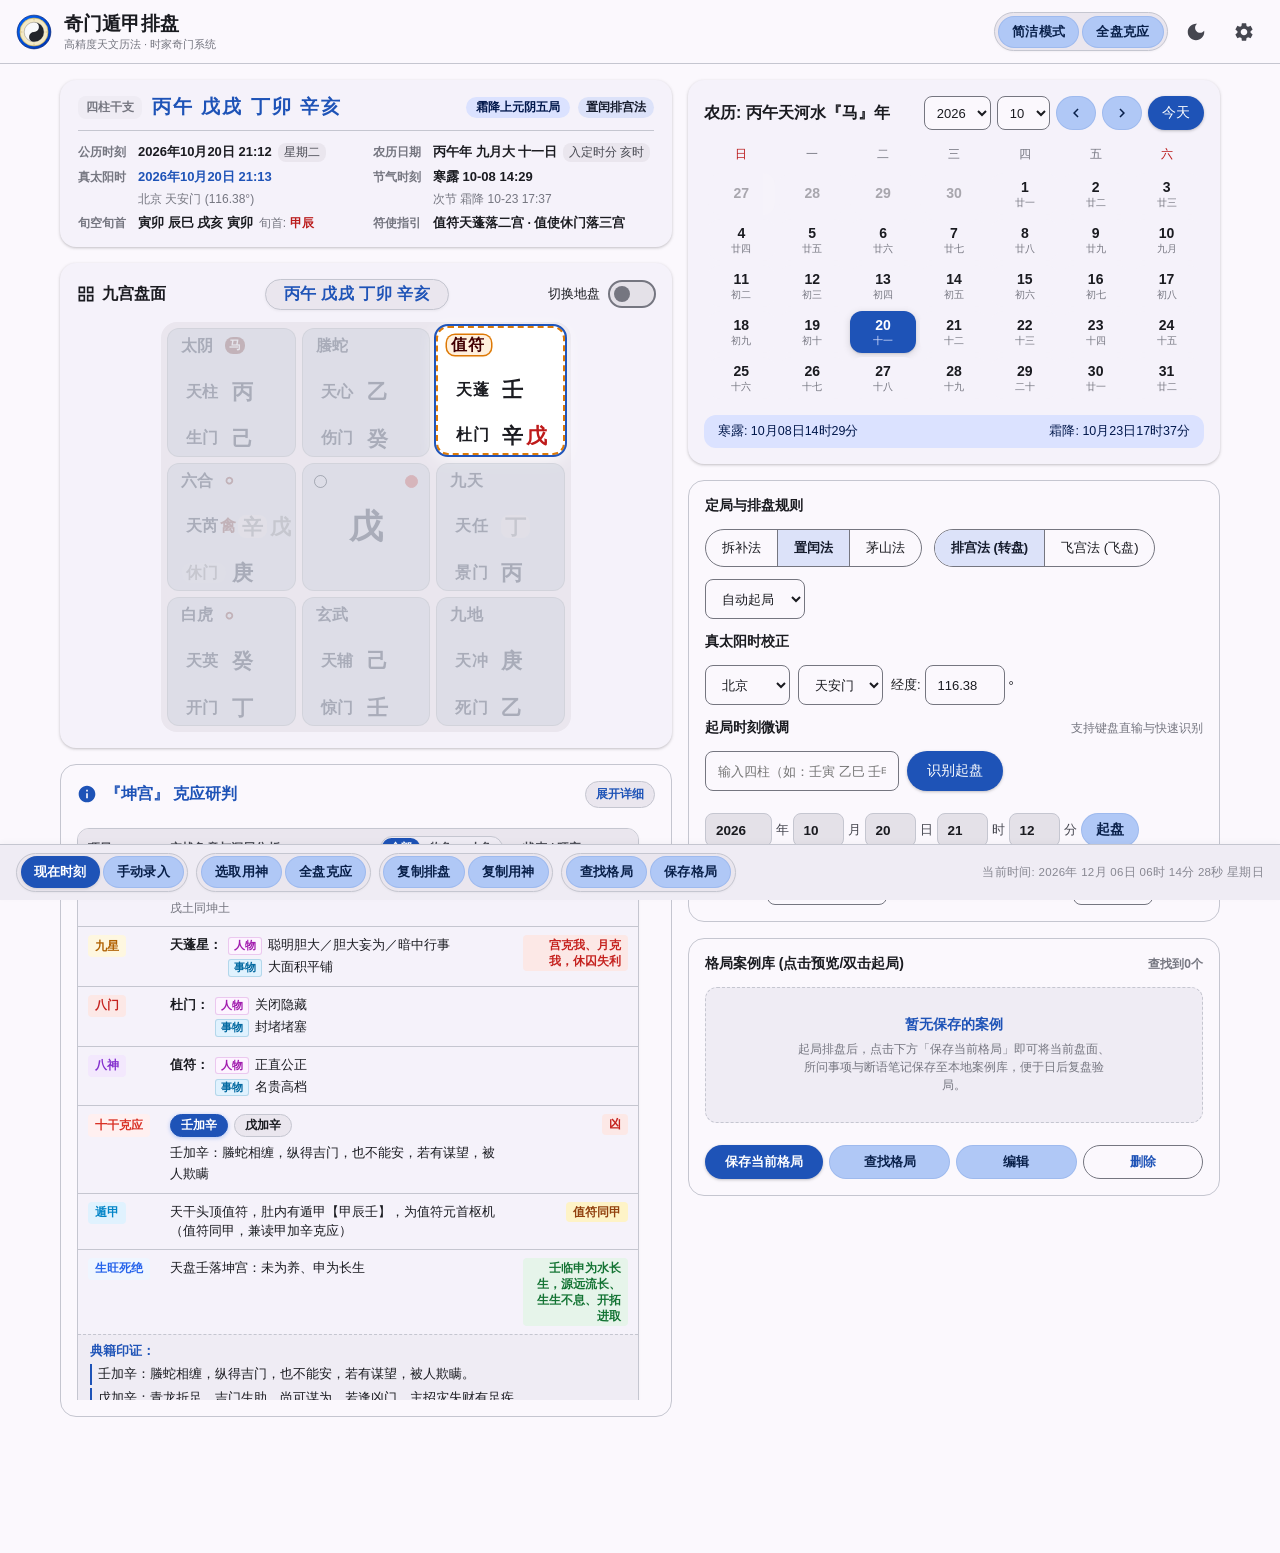
==== index.html @ 3d4e7e6f "fix(ui): 修复iOS Safari下flex容器aspect-ratio高度折叠导致九宫格超出卡片底部的WebKit缺陷" ====
<!DOCTYPE html>
<html lang="zh-CN">
<head>
  <meta charset="UTF-8">
  <meta name="viewport" content="width=device-width, initial-scale=1.0, maximum-scale=1.0, user-scalable=no, viewport-fit=cover">
  <title>奇门遁甲专业排盘</title>
  <meta name="theme-color" content="#1e53b7">
  <meta name="description" content="Material Design 3 风格的高精度奇门遁甲排盘系统 (拆补/置闰/茅山/转盘/飞盘/真太阳时/全套克应速查)">
  <meta name="apple-mobile-web-app-capable" content="yes">
  <meta name="apple-mobile-web-app-status-bar-style" content="default">
  <meta name="apple-mobile-web-app-title" content="奇门排盘">
  
  <link rel="manifest" href="./manifest.json">
  <link rel="icon" href="./favicon.ico">
  <link rel="apple-touch-icon" href="./icons/icon-192.png">
  <link rel="stylesheet" href="./css/style.css?v=91">
</head>
<body>

  <!-- M3 Top App Bar -->
  <header class="m3-top-app-bar">
    <div class="top-bar-leading">
      <img src="./icons/icon.svg" alt="奇门标识" class="app-logo">
      <div class="app-title-group">
        <span class="app-title">奇门遁甲排盘</span>
        <span class="app-subtitle">高精度天文历法 · 时家奇门系统</span>
      </div>
    </div>
    <div class="top-bar-actions">
      <!-- 模式与速查胶囊组 (设计参考下方导航栏UI) -->
      <div class="toolbar-group">
        <button class="m3-btn m3-btn-tonal" id="btnToggleSimple" title="切换简洁/完整布局">简洁模式</button>
        <button class="m3-btn m3-btn-tonal" id="btnTopKeying" title="速查九宫全盘综合克应研判">全盘克应</button>
      </div>
      <button class="m3-icon-btn" id="btnToggleTheme" title="切换深色/浅色主题">
        <svg viewBox="0 0 24 24"><path d="M12 3c-4.97 0-9 4.03-9 9s4.03 9 9 9 9-4.03 9-9c0-.46-.04-.92-.1-1.36-.98 1.37-2.58 2.26-4.4 2.26-3.03 0-5.5-2.47-5.5-5.5 0-1.82.89-3.42 2.26-4.4-.44-.06-.9-.1-1.36-.1z"/></svg>
      </button>
      <button class="m3-icon-btn" id="btnSettings" title="设置">
        <svg viewBox="0 0 24 24" width="22" height="22" fill="currentColor"><path d="M19.14 12.94c.04-.3.06-.61.06-.94 0-.32-.02-.64-.07-.94l2.03-1.58c.18-.14.23-.41.12-.61l-1.92-3.32c-.12-.22-.37-.29-.59-.22l-2.39.96c-.5-.38-1.03-.7-1.62-.94l-.36-2.54c-.04-.24-.24-.41-.48-.41h-3.84c-.24 0-.43.17-.47.41l-.36 2.54c-.59.24-1.13.57-1.62.94l-2.39-.96c-.22-.08-.47 0-.59.22L2.74 8.87c-.12.21-.08.47.12.61l2.03 1.58c-.05.3-.09.63-.09.94s.02.64.07.94l-2.03 1.58c-.18.14-.23.41-.12.61l1.92 3.32c.12.22.37.29.59.22l2.39-.96c.5.38 1.03.7 1.62.94l.36 2.54c.05.24.24.41.48.41h3.84c.24 0 .44-.17.47-.41l.36-2.54c.59-.24 1.13-.56 1.62-.94l2.39.96c.22.08.47 0 .59-.22l1.92-3.32c.12-.22.07-.47-.12-.61l-2.01-1.58zM12 15.6c-1.98 0-3.6-1.62-3.6-3.6s1.62-3.6 3.6-3.6 3.6 1.62 3.6 3.6-1.62 3.6-3.6 3.6z"/></svg>
      </button>
    </div>
  </header>

  <!-- 主工作区 -->
  <main class="app-content" id="appMainContainer">
    <div class="main-grid">
      
      <!-- 左栏: 基本信息、九宫格、克应研判 -->
      <div class="left-column tab-active" id="leftPanel">
        
        <!-- 头部信息卡片 -->
        <section class="m3-card m3-card-elevated info-overview-card">
          <!-- 核心四柱与定局局象横幅 -->
          <div class="info-headline-bar">
            <div class="ganzhi-banner">
              <span class="ganzhi-tag">四柱干支</span>
              <span class="ganzhi-display" id="txtGanzhi">丙午  戊戌  丁卯  辛亥</span>
            </div>
            <div class="ju-banner">
              <span class="badge-pill-primary" id="txtJuDesc">霜降上元阴五局</span>
              <span class="badge-tag-tonal" id="txtMethodDesc">置闰排宫法</span>
            </div>
          </div>

          <!-- 详细历法与符使参数列表 (杜绝重叠与超出) -->
          <div class="info-card-list">
            <div class="info-line-item info-item-secondary">
              <span class="info-title">公历时刻</span>
              <div class="info-content-wrap">
                <span class="info-value" id="txtSolarTime">2026年10月20日 21:12</span>
                <span class="info-badge-tag" id="txtWeekDay">星期二</span>
              </div>
            </div>
            <div class="info-line-item info-item-secondary">
              <span class="info-title">农历日期</span>
              <div class="info-content-wrap">
                <span class="info-value" id="txtLunarDate">丙午年 九月大 十一日</span>
                <span class="info-badge-tag" id="txtShichenDesc">入定 亥时</span>
              </div>
            </div>

            <div class="info-line-item info-item-secondary">
              <span class="info-title">真太阳时</span>
              <div class="info-content-wrap">
                <span class="info-value info-value-primary" id="txtTrueTime">2026年10月20日 21:13</span>
                <span class="info-sub-text" id="txtLocation">北京 (116.38°)</span>
              </div>
            </div>
            <div class="info-line-item info-item-secondary">
              <span class="info-title">节气时刻</span>
              <div class="info-content-wrap">
                <span class="info-value" id="txtCurTerm">寒露 10-08 14:29</span>
                <span class="info-sub-text" id="txtNextTerm">次节 霜降 10-23 17:37</span>
              </div>
            </div>

            <div class="info-line-item">
              <span class="info-title">旬空旬首</span>
              <div class="info-content-wrap">
                <span class="info-value" id="txtKongwang">寅卯  辰巳  戌亥  <span class="info-value-error">寅卯</span></span>
                <span class="info-sub-text">旬首: <strong class="info-value-error" id="txtXunshou">甲辰</strong></span>
              </div>
            </div>
            <div class="info-line-item">
              <span class="info-title">符使指引</span>
              <div class="info-content-wrap">
                <span class="info-value fushi-line">
                  值符<strong id="txtStarFu">天蓬</strong>落<strong id="txtFuGong">二</strong>宫 · 
                  值使<strong id="txtDoorShi">休门</strong>落<strong id="txtDoorGong">三</strong>宫
                </span>
              </div>
            </div>
            <div class="info-line-item info-item-pattern" id="itemWuBuYuRow" style="display: none;">
              <span class="info-title">时辰大像</span>
              <div class="info-content-wrap">
                <span class="info-value info-value-error" id="txtWuBuYuDesc"></span>
              </div>
            </div>
          </div>
        </section>

        <!-- 九宫盘面卡片 -->
        <section class="m3-card m3-card-elevated board-card" id="boardCardSection">
          <div class="board-card-header">
            <div class="board-card-title">
              <svg width="20" height="20" viewBox="0 0 24 24" fill="currentColor"><path d="M3 3v8h8V3H3zm6 6H5V5h4v4zm-6 4v8h8v-8H3zm6 6H5v-4h4v4zm4-16v8h8V3h-8zm6 6h-4V5h4v4zm-6 4v8h8v-8h-8zm6 6h-4v-4h4v4z"/></svg>
              <span>九宫盘面</span>
            </div>
            <div class="board-card-center" id="boardCardCenter" title="点击设置所问问题与选取用神"></div>
            <label class="m3-switch-label" title="切换地盘全息信息或天盘视图">
              <span id="txtToggleDipanLabel">切换地盘</span>
              <div class="m3-switch">
                <input type="checkbox" id="chkToggleDipan">
                <span class="m3-slider"></span>
              </div>
            </label>
          </div>

          <!-- 3x3 九宫网格 -->
          <div class="nine-grid" id="nineGrid">
            <!-- 巽四 (Southeast) -->
            <div class="palace-cell" data-gong="4" id="cellGong4"></div>
            <!-- 离九 (South) -->
            <div class="palace-cell" data-gong="9" id="cellGong9"></div>
            <!-- 坤二 (Southwest) 默认选中 -->
            <div class="palace-cell selected" data-gong="2" id="cellGong2"></div>

            <!-- 震三 (East) -->
            <div class="palace-cell" data-gong="3" id="cellGong3"></div>
            <!-- 中五 (Center) -->
            <div class="palace-cell" data-gong="5" id="cellGong5"></div>
            <!-- 兑七 (West) -->
            <div class="palace-cell" data-gong="7" id="cellGong7"></div>

            <!-- 艮八 (Northeast) -->
            <div class="palace-cell" data-gong="8" id="cellGong8"></div>
            <!-- 坎一 (North) -->
            <div class="palace-cell" data-gong="1" id="cellGong1"></div>
            <!-- 乾六 (Northwest) -->
            <div class="palace-cell" data-gong="6" id="cellGong6"></div>
          </div>
        </section>

        <!-- 宫位克应研判卡片 -->
        <section class="m3-card m3-card-outlined keying-card">
          <div class="keying-card-header">
            <div class="keying-card-title">
              <svg width="20" height="20" viewBox="0 0 24 24" fill="currentColor"><path d="M12 2C6.48 2 2 6.48 2 12s4.48 10 10 10 10-4.48 10-10S17.52 2 12 2zm1 15h-2v-6h2v6zm0-8h-2V7h2v2z"/></svg>
              <span id="keyingTitle">『坤宫』克应研判</span>
            </div>
            <button class="m3-btn-subtle keying-toggle-btn" id="btnToggleKeyingDetail" type="button" title="点击展开天盘干、门状态、地盘干">
              <span class="toggle-text" id="txtToggleKeyingDetail">展开详细</span>
            </button>
          </div>
          <div class="keying-scroll-container" id="keyingContent">
            <!-- 动态生成克应条目 -->
          </div>
        </section>

      </div>

      <!-- 右栏: 万年历、参数设定、格局案例库 -->
      <div class="right-column" id="rightPanel">

        <!-- 万年历卡片 -->
        <section class="m3-card m3-card-elevated calendar-card">
          <div class="cal-top-row">
            <div class="cal-month-title">
              <span id="calLunarYearTitle">农历: 丙午天河水『马』年</span>
            </div>
            <div class="cal-nav-actions">
              <select id="selCalYear" class="m3-select" style="height: 34px; padding: 0 8px;"></select>
              <select id="selCalMonth" class="m3-select" style="height: 34px; padding: 0 8px;"></select>
              <button class="m3-btn m3-btn-tonal" id="btnPrevMonth" style="height: 34px; padding: 0 10px; display: inline-flex; align-items: center; justify-content: center;" title="上一月">
                <svg width="18" height="18" viewBox="0 0 24 24" fill="currentColor"><path d="M15.41 7.41L14 6l-6 6 6 6 1.41-1.41L10.83 12z"/></svg>
              </button>
              <button class="m3-btn m3-btn-tonal" id="btnNextMonth" style="height: 34px; padding: 0 10px; display: inline-flex; align-items: center; justify-content: center;" title="下一月">
                <svg width="18" height="18" viewBox="0 0 24 24" fill="currentColor"><path d="M10 6L8.59 7.41 13.17 12l-4.58 4.59L10 18l6-6z"/></svg>
              </button>
              <button class="m3-btn m3-btn-filled" id="btnCalNow" style="height: 34px; padding: 0 14px;">今天</button>
            </div>
          </div>

          <table class="cal-table" id="calTable">
            <thead>
              <tr>
                <th style="color: var(--md-sys-color-error);">日</th>
                <th>一</th>
                <th>二</th>
                <th>三</th>
                <th>四</th>
                <th>五</th>
                <th style="color: var(--md-sys-color-error);">六</th>
              </tr>
            </thead>
            <tbody id="calTableBody">
              <!-- 动态日历日期表格 -->
            </tbody>
          </table>

          <div class="cal-terms-banner">
            <span id="calTermCur">寒露: 10月08日 14:29</span>
            <span id="calTermNext">霜降: 10月23日 17:37</span>
          </div>

          <!-- 移动端万年历下方快捷起盘操作栏 -->
          <div class="cal-bottom-actions">
            <button class="m3-btn m3-btn-filled cal-btn-cast-now" id="btnCalCastNow" type="button" title="重置为当前实时时间并立即起盘切回盘面">
              <svg viewBox="0 0 24 24" width="18" height="18" fill="currentColor"><path d="M12 2C6.5 2 2 6.5 2 12s4.5 10 10 10 10-4.5 10-10S17.5 2 12 2zm4.2 14.2L11 13V7h1.5v5.2l4.5 2.7-.8 1.3z"/></svg>
              <span>现在起盘</span>
            </button>
            <button class="m3-btn m3-btn-tonal cal-btn-view-pan" id="btnCalViewPan" type="button" title="切回盘面查看当前选定日期的排盘">
              <svg viewBox="0 0 24 24" width="18" height="18" fill="currentColor"><path d="M3 3v8h8V3H3zm6 6H5V5h4v4zm-6 4v8h8v-8H3zm6 6H5v-4h4v4zm4-16v8h8V3h-8zm6 6h-4V5h4v4zm-6 4v8h8v-8h-8zm6 6h-4v-4h4v4z"/></svg>
              <span>查看盘面</span>
            </button>
          </div>
        </section>

        <!-- 设局控制卡片 -->
        <section class="m3-card m3-card-outlined controls-card">
          <div class="ctrl-section-title">定局与排盘规则</div>
          
          <div class="ctrl-group-flex">
            <!-- 定局方式 Segmented Button -->
            <div class="m3-segmented-button-group" id="segDingjuGroup">
              <button class="m3-segment-btn" data-value="chaibu">拆补法</button>
              <button class="m3-segment-btn active" data-value="zhirun">置闰法</button>
              <button class="m3-segment-btn" data-value="maoshan">茅山法</button>
            </div>

            <!-- 排盘方式 Segmented Button -->
            <div class="m3-segmented-button-group" id="segPaipanGroup">
              <button class="m3-segment-btn active" data-value="zhuan">排宫法 (转盘)</button>
              <button class="m3-segment-btn" data-value="fei">飞宫法 (飞盘)</button>
            </div>

            <!-- 指定局数 -->
            <select id="selManualJu" class="m3-select">
              <option value="auto">自动起局</option>
              <optgroup label="阳遁">
                <option value="阳1">阳一局</option><option value="阳2">阳二局</option>
                <option value="阳3">阳三局</option><option value="阳4">阳四局</option>
                <option value="阳5">阳五局</option><option value="阳6">阳六局</option>
                <option value="阳7">阳七局</option><option value="阳8">阳八局</option>
                <option value="阳9">阳九局</option>
              </optgroup>
              <optgroup label="阴遁">
                <option value="阴1">阴一局</option><option value="阴2">阴二局</option>
                <option value="阴3">阴三局</option><option value="阴4">阴四局</option>
                <option value="阴5">阴五局</option><option value="阴6">阴六局</option>
                <option value="阴7">阴七局</option><option value="阴8">阴八局</option>
                <option value="阴9">阴九局</option>
              </optgroup>
            </select>
          </div>

          <div class="ctrl-section-title">真太阳时校正</div>
          <div class="m3-field-group">
            <select id="selProvince" class="m3-select"></select>
            <select id="selCity" class="m3-select"></select>
            <label style="font-size: 13px; display: flex; align-items: center; gap: 4px;">
              经度:
              <input type="number" id="numLongitude" class="m3-input" step="0.01" style="width: 80px;" value="116.38">°
            </label>
          </div>

          <div class="ctrl-section-title" style="display: flex; justify-content: space-between; align-items: center;">
            <span>起局时刻微调</span>
            <span style="font-size: 11.5px; color: var(--md-sys-color-outline); font-weight: normal;">支持键盘直输与快速识别</span>
          </div>

          <!-- 快速输入公历时间或四柱干支栏 -->
          <div class="time-quick-input-row">
            <input type="text" id="iptPanQuickTime" class="m3-input" placeholder="输入四柱（如：壬寅 乙巳 壬申 庚戌）或公历时间（如：2026-10-20 21:12、2022年5月18日20点）">
            <button class="m3-btn m3-btn-filled" id="btnQuickTimeApply" type="button" title="识别并快速起盘">识别起盘</button>
          </div>

          <!-- 年月日时分直接键盘可编辑数字输入框 -->
          <div class="m3-field-group time-direct-inputs">
            <input type="number" id="selPanYear" class="m3-input time-num-input" min="1900" max="2100" placeholder="年">年
            <input type="number" id="selPanMonth" class="m3-input time-num-input" min="1" max="12" placeholder="月">月
            <input type="number" id="selPanDay" class="m3-input time-num-input" min="1" max="31" placeholder="日">日
            <input type="number" id="selPanHour" class="m3-input time-num-input" min="0" max="23" placeholder="时">时
            <input type="number" id="selPanMinute" class="m3-input time-num-input" min="0" max="59" placeholder="分">分
            <button class="m3-btn m3-btn-tonal" id="btnExecutePan" style="height: 34px; padding: 0 14px; font-weight: 700;">起盘</button>
          </div>

          <div class="m3-field-group baoshi-baoshu-row" style="padding-top: 4px; display: flex; align-items: center; justify-content: space-between; flex-wrap: wrap; gap: 8px;">
            <div class="ctrl-sub-group" style="display: flex; align-items: center; gap: 6px;">
              <span class="ctrl-sub-label" style="font-size: 13px; font-weight: 600; color: var(--md-sys-color-outline);">报时起局:</span>
              <select id="selBaoshiHour" class="m3-select" style="min-width: 120px;">
                <option value="default" selected>默认</option>
                <option value="0">23-01  子时</option>
                <option value="2">01-03  丑时</option>
                <option value="4">03-05  寅时</option>
                <option value="6">05-07  卯时</option>
                <option value="8">07-09  辰时</option>
                <option value="10">09-11  巳时</option>
                <option value="12">11-13  午时</option>
                <option value="14">13-15  未时</option>
                <option value="16">15-17  申时</option>
                <option value="18">17-19  酉时</option>
                <option value="20">19-21  戌时</option>
                <option value="22">21-23  亥时</option>
              </select>
            </div>

            <div class="ctrl-sub-group" style="display: flex; align-items: center; gap: 6px;">
              <span class="ctrl-sub-label" style="font-size: 13px; font-weight: 600; color: var(--md-sys-color-outline);">报数起局:</span>
              <input type="number" id="iptBaoShu" class="m3-input" style="width: 80px; text-align: center;" placeholder="输入数字" min="1">
              <span id="txtBaoshuRem" style="font-weight: 700; color: var(--md-sys-color-primary); font-size: 14px; min-width: 44px;">余：-</span>
            </div>
          </div>
        </section>

        <!-- 案例格局卡片 -->
        <section class="m3-card m3-card-outlined cases-card">
          <div class="ctrl-section-title" style="display: flex; justify-content: space-between; align-items: center;">
            <span>格局案例库 (点击预览/双击起局)</span>
            <span style="font-size: 12px; color: var(--md-sys-color-outline);" id="txtCaseCount">0 个案例</span>
          </div>
          <select class="cases-select-box" id="selCaseList" size="3"></select>

          <!-- 空状态提示 (当无案例时展示友好指引) -->
          <div id="caseEmptyState" class="case-empty-state" style="display: none;">
            <div class="case-empty-title">暂无保存的案例</div>
            <div class="case-empty-desc">起局排盘后，点击下方「保存当前格局」即可将当前盘面、所问事项与断语笔记保存至本地案例库，便于日后复盘验局。</div>
          </div>

          <!-- 选中案例的详情预览区 (支持阅读问题、笔记与局象并一键复原) -->
          <div id="caseDetailPanel" class="case-detail-panel" style="display: none; background: var(--md-sys-color-surface-container-high); border-radius: 8px; padding: 10px 12px; border: 1px dashed var(--md-sys-color-outline-variant); font-size: 12.5px;">
            <div style="display: flex; justify-content: space-between; align-items: center; margin-bottom: 4px;">
              <strong style="color: var(--md-sys-color-primary);" id="caseDetailTitle">案例详情</strong>
              <span style="font-size: 11px; color: var(--md-sys-color-outline);" id="caseDetailTime"></span>
            </div>
            <div id="caseDetailSummary" style="font-size: 11.5px; color: var(--md-sys-color-primary); margin-bottom: 4px; font-weight: 600;"></div>
            <div style="margin-bottom: 4px;">
              <span style="color: var(--md-sys-color-outline);">所问问题：</span>
              <span id="caseDetailQuestion" style="color: var(--md-sys-color-on-surface); font-weight: 500;"></span>
            </div>
            <div style="margin-bottom: 6px;">
              <span style="color: var(--md-sys-color-outline);">断语笔记：</span>
              <div id="caseDetailRemark" style="color: var(--md-sys-color-on-surface-variant); white-space: pre-wrap; max-height: 80px; overflow-y: auto; background: var(--md-sys-color-surface-container-lowest); padding: 4px 8px; border-radius: 4px; margin-top: 2px;"></div>
            </div>
            <div style="display: flex; justify-content: flex-end; gap: 8px; margin-top: 6px;">
              <button class="m3-btn m3-btn-tonal" type="button" id="btnDetailEditCase" style="height: 32px; font-size: 12.5px; padding: 0 10px;">编辑此案例</button>
              <button class="m3-btn m3-btn-filled" type="button" id="btnLoadSelectedCase" style="height: 32px; font-size: 12.5px; padding: 0 12px;">读取并复原此盘</button>
            </div>
          </div>

          <div class="cases-actions-row">
            <button class="m3-btn m3-btn-filled" id="btnSaveCase" title="保存当前盘面至案例库">保存当前格局</button>
            <button class="m3-btn m3-btn-tonal" id="btnOpenFindPattern" title="按干支/星门条件筛选格局">查找格局</button>
            <button class="m3-btn m3-btn-tonal" id="btnEditCase" title="编辑选中的案例信息与笔记">编辑</button>
            <button class="m3-btn m3-btn-outlined" id="btnDeleteCase" title="删除选中的历史案例">删除</button>
          </div>
        </section>

      </div>
    </div>
  </main>

  <!-- M3 Bottom App Bar (桌面端底部操作栏) -->
  <footer class="m3-bottom-app-bar">
    <div class="bottom-actions-left">
      <!-- 1. 核心起局组 -->
      <div class="toolbar-group">
        <button class="m3-btn m3-btn-filled" id="btnToolbarNow" title="一键重置为当前系统时间并起局">现在时刻</button>
        <button class="m3-btn m3-btn-tonal" id="btnBottomManual" title="手动录入其他盘面进行分析">手动录入</button>
      </div>

      <!-- 2. 研判速查组 -->
      <div class="toolbar-group">
        <button class="m3-btn m3-btn-tonal" id="btnSelectYongShen" title="选取奇门用神并在天盘以虚线红框标注">选取用神</button>
        <button class="m3-btn m3-btn-tonal" id="btnBottomKeying" title="速查九宫全盘综合克应研判">全盘克应</button>
      </div>

      <!-- 3. 复制输出组 -->
      <div class="toolbar-group">
        <button class="m3-btn m3-btn-tonal" id="btnBottomCopy" title="复制格式化排盘至剪贴板">复制排盘</button>
        <button class="m3-btn m3-btn-tonal" id="btnBottomCopyYongShen" title="复制所问事项与用神落宫分析">复制用神</button>
      </div>

      <!-- 4. 格局管理组 -->
      <div class="toolbar-group">
        <button class="m3-btn m3-btn-tonal" id="btnBottomFindPattern" title="搜索经典格局案例">查找格局</button>
        <button class="m3-btn m3-btn-tonal" id="btnBottomSave" title="将当前盘面保存至本地格局案例库">保存格局</button>
      </div>
    </div>
    <div class="bottom-status-right">
      <span id="txtLiveClock">当前时间: 2026年 10月 20日 21:12 星期二</span>
    </div>
  </footer>

  <!-- M3 Navigation Bar (移动端底部导航) -->
  <nav class="m3-navigation-bar" id="m3MobileNav">
    <button class="nav-item active" data-tab="pan">
      <div class="nav-indicator">
        <svg width="22" height="22" viewBox="0 0 24 24" fill="currentColor"><path d="M3 3v8h8V3H3zm6 6H5V5h4v4zm-6 4v8h8v-8H3zm6 6H5v-4h4v4zm4-16v8h8V3h-8zm6 6h-4V5h4v4zm-6 4v8h8v-8h-8zm6 6h-4v-4h4v4z"/></svg>
      </div>
      <span>奇门排盘</span>
    </button>
    <button class="nav-item" data-tab="cal">
      <div class="nav-indicator">
        <svg width="22" height="22" viewBox="0 0 24 24" fill="currentColor"><path d="M19 4h-1V2h-2v2H8V2H6v2H5c-1.11 0-1.99.9-1.99 2L3 20c0 1.1.89 2 2 2h14c1.1 0 2-.9 2-2V6c0-1.1-.9-2-2-2zm0 16H5V10h14v10zm0-12H5V6h14v2zm-7 5h5v5h-5z"/></svg>
      </div>
      <span>万年历</span>
    </button>
    <button class="nav-item" data-tab="setting">
      <div class="nav-indicator">
        <svg width="22" height="22" viewBox="0 0 24 24" fill="currentColor"><path d="M19.14 12.94c.04-.3.06-.61.06-.94 0-.32-.02-.64-.07-.94l2.03-1.58c.18-.14.23-.41.12-.61l-1.92-3.32c-.12-.22-.37-.29-.59-.22l-2.39.96c-.5-.38-1.03-.7-1.62-.94l-.36-2.54c-.04-.24-.24-.41-.48-.41h-3.84c-.24 0-.43.17-.47.41l-.36 2.54c-.59.24-1.13.57-1.62.94l-2.39-.96c-.22-.08-.47 0-.59.22L2.74 8.87c-.12.21-.08.47.12.61l2.03 1.58c-.05.3-.09.63-.09.94s.02.64.07.94l-2.03 1.58c-.18.14-.23.41-.12.61l1.92 3.32c.12.22.37.29.59.22l2.39-.96c.5.38 1.03.7 1.62.94l.36 2.54c.05.24.24.41.48.41h3.84c.24 0 .44-.17.47-.41l.36-2.54c.59-.24 1.13-.56 1.62-.94l2.39.96c.22.08.47 0 .59-.22l1.92-3.32c.12-.22.07-.47-.12-.61l-2.01-1.58zM12 15.6c-1.98 0-3.6-1.62-3.6-3.6s1.62-3.6 3.6-3.6 3.6 1.62 3.6 3.6-1.62 3.6-3.6 3.6z"/></svg>
      </div>
      <span>设局控制</span>
    </button>
    <button class="nav-item" data-tab="cases">
      <div class="nav-indicator">
        <svg width="22" height="22" viewBox="0 0 24 24" fill="currentColor"><path d="M14 2H6c-1.1 0-1.99.9-1.99 2L4 20c0 1.1.89 2 1.99 2H18c1.1 0 2-.9 2-2V8l-6-6zm2 16H8v-2h8v2zm0-4H8v-2h8v2zm-3-5V3.5L18.5 9H13z"/></svg>
      </div>
      <span>案例格局</span>
    </button>
  </nav>

  <!-- M3 系统设置 Dialog -->
  <div class="m3-dialog-scrim" id="modalSettings">
    <div class="m3-dialog settings-dialog">
      <div class="m3-dialog-headline" style="display: flex; justify-content: space-between; align-items: center; padding-bottom: 8px; margin-bottom: 8px; border-bottom: 1px solid var(--md-sys-color-outline-variant);">
        <div style="display: flex; align-items: center; gap: 8px;">
          <svg viewBox="0 0 24 24" width="22" height="22" fill="var(--md-sys-color-primary)"><path d="M19.14 12.94c.04-.3.06-.61.06-.94 0-.32-.02-.64-.07-.94l2.03-1.58c.18-.14.23-.41.12-.61l-1.92-3.32c-.12-.22-.37-.29-.59-.22l-2.39.96c-.5-.38-1.03-.7-1.62-.94l-.36-2.54c-.04-.24-.24-.41-.48-.41h-3.84c-.24 0-.43.17-.47.41l-.36 2.54c-.59.24-1.13.57-1.62.94l-2.39-.96c-.22-.08-.47 0-.59.22L2.74 8.87c-.12.21-.08.47.12.61l2.03 1.58c-.05.3-.09.63-.09.94s.02.64.07.94l-2.03 1.58c-.18.14-.23.41-.12.61l1.92 3.32c.12.22.37.29.59.22l2.39-.96c.5.38 1.03.7 1.62.94l.36 2.54c.05.24.24.41.48.41h3.84c.24 0 .44-.17.47-.41l.36-2.54c.59-.24 1.13-.56 1.62-.94l2.39.96c.22.08.47 0 .59-.22l1.92-3.32c.12-.22.07-.47-.12-.61l-2.01-1.58zM12 15.6c-1.98 0-3.6-1.62-3.6-3.6s1.62-3.6 3.6-3.6 3.6 1.62 3.6 3.6-1.62 3.6-3.6 3.6z"/></svg>
          <span style="font-size: 18px; font-weight: 700;">系统常用设置</span>
        </div>
        <button class="m3-icon-btn" data-close="modalSettings" title="关闭">
          <svg viewBox="0 0 24 24"><path d="M19 6.41L17.59 5 12 10.59 6.41 5 5 6.41 10.59 12 5 17.59 6.41 19 12 13.41 17.59 19 19 17.59 13.41 12z"/></svg>
        </button>
      </div>

      <div class="m3-dialog-body settings-dialog-body">
        <div class="settings-hint-banner">
          提示：常用设置修改后自动保存至本地，刷新网页或离线重新打开均会自动保持。
        </div>

        <!-- 1. 起局与排盘算法 -->
        <div class="settings-section">
          <div class="settings-section-title">起局与排盘算法</div>
          <div class="settings-row">
            <span class="settings-label">定局方法</span>
            <div class="m3-segmented-button-group settings-seg" id="segSettingDingju">
              <button class="m3-segment-btn" data-value="zhirun">置闰法</button>
              <button class="m3-segment-btn" data-value="chaibu">拆补法</button>
              <button class="m3-segment-btn" data-value="maoshan">茅山法</button>
            </div>
          </div>
          <div class="settings-row">
            <span class="settings-label">排盘方式</span>
            <div class="m3-segmented-button-group settings-seg" id="segSettingPaipan">
              <button class="m3-segment-btn" data-value="zhuan">转盘法 (排宫)</button>
              <button class="m3-segment-btn" data-value="fei">飞盘法 (飞宫)</button>
            </div>
          </div>
          <div class="settings-row">
            <span class="settings-label">子时换日</span>
            <div class="m3-segmented-button-group settings-seg" id="segSettingZishi">
              <button class="m3-segment-btn" data-value="split">早晚分 (早夜子时)</button>
              <button class="m3-segment-btn" data-value="merge">进次日 (23点统换)</button>
            </div>
          </div>
        </div>

        <!-- 2. 默认地理位置与真太阳时 -->
        <div class="settings-section" style="margin-top: 10px;">
          <div class="settings-section-title">默认地理位置与真太阳时</div>
          <div class="settings-location-grid">
            <div class="settings-location-col">
              <span class="settings-sublabel">常用省份</span>
              <select id="selSettingProvince" class="m3-select settings-select"></select>
            </div>
            <div class="settings-location-col">
              <span class="settings-sublabel">常用城市</span>
              <select id="selSettingCity" class="m3-select settings-select"></select>
            </div>
            <div class="settings-location-col settings-location-lon">
              <span class="settings-sublabel">经度 (真太阳时核算)</span>
              <div class="settings-lon-input-wrapper">
                <input type="number" id="numSettingLongitude" class="m3-input" step="0.01">
                <span class="settings-lon-unit">°</span>
              </div>
            </div>
          </div>
        </div>

        <!-- 3. 界面视觉与盘面展示 -->
        <div class="settings-section" style="margin-top: 10px;">
          <div class="settings-section-title">界面视觉与盘面展示</div>
          <div class="settings-row">
            <span class="settings-label">视觉主题</span>
            <div class="m3-segmented-button-group settings-seg" id="segSettingTheme">
              <button class="m3-segment-btn" data-value="light">浅色主题</button>
              <button class="m3-segment-btn" data-value="dark">深色主题</button>
            </div>
          </div>
          <div class="settings-row">
            <span class="settings-label">界面模式</span>
            <div class="m3-segmented-button-group settings-seg" id="segSettingSimple">
              <button class="m3-segment-btn" data-value="0">完整模式</button>
              <button class="m3-segment-btn" data-value="1">简洁模式</button>
            </div>
          </div>
          <div class="settings-row">
            <span class="settings-label">研判详情</span>
            <div class="m3-segmented-button-group settings-seg" id="segSettingDetail">
              <button class="m3-segment-btn" data-value="1">默认展开详细</button>
              <button class="m3-segment-btn" data-value="0">默认精简</button>
            </div>
          </div>
          <div class="settings-row">
            <span class="settings-label">象意筛选</span>
            <div class="m3-segmented-button-group settings-seg" id="segSettingImagery">
              <button class="m3-segment-btn" data-value="all">全部象意</button>
              <button class="m3-segment-btn" data-value="wu">仅物象</button>
              <button class="m3-segment-btn" data-value="ren">仅人象</button>
            </div>
          </div>
          <div class="settings-row">
            <span class="settings-label">基盘视角</span>
            <div class="m3-segmented-button-group settings-seg" id="segSettingDipan">
              <button class="m3-segment-btn" data-value="0">默认天盘</button>
              <button class="m3-segment-btn" data-value="1">默认地盘全息</button>
            </div>
          </div>
        </div>

        <!-- 4. 断局与研判偏好 -->
        <div class="settings-section" style="margin-top: 10px;">
          <div class="settings-section-title">断局与研判偏好</div>
          <div class="settings-row settings-row-switch">
            <span class="settings-label">运筹蒙版</span>
            <label class="m3-switch-label" style="display: flex; align-items: center; gap: 8px; cursor: pointer; font-size: 13px;">
              <input type="checkbox" id="chkSettingMask" class="m3-checkbox">
              <span>弱化非用神宫位（高亮吉门吉星吉神）</span>
            </label>
          </div>
          <div class="settings-row">
            <span class="settings-label">旬空对冲</span>
            <div class="m3-segmented-button-group settings-seg" id="segSettingKong">
              <button class="m3-segment-btn" data-value="1">看对冲宫 (测人/物)</button>
              <button class="m3-segment-btn" data-value="0">不看对冲 (测事)</button>
            </div>
          </div>
        </div>
      </div>

      <div class="m3-dialog-actions settings-actions">
        <button class="m3-btn m3-btn-outlined" id="btnSettingsResetDefault" style="color: var(--md-sys-color-error); border-color: var(--md-sys-color-error);">恢复默认</button>
        <div class="settings-actions-right">
          <button class="m3-btn m3-btn-tonal" id="btnForceUpdateApp" style="color: var(--md-sys-color-primary);" title="清除本地离线缓存并强制获取最新版本">检查更新</button>
          <button class="m3-btn m3-btn-tonal" id="btnSettingsOpenHelp">使用说明</button>
          <button class="m3-btn m3-btn-filled" data-close="modalSettings">完成并保存</button>
        </div>
      </div>
    </div>
  </div>

  <!-- M3 使用说明 Dialog -->
  <div class="m3-dialog-scrim" id="modalHelp">
    <div class="m3-dialog">
      <div class="m3-dialog-headline">使用说明与定局准则</div>
      <div class="m3-dialog-body">
        <h4 style="color: var(--md-sys-color-primary); margin-bottom: 6px;">一、三种经典定局法</h4>
        <p><strong>1. 置闰法：</strong>严格遵循符头（甲/己）与节气交节规律。符头在交节日前1至9天内到达时为“超神”，提前起用下一节气三元；符头超神超过9天时在芒种或大雪进行“置闰”，符头与节气同日为“正授”，符头迟于节气为“接气”。</p>
        <p style="margin-top: 6px;"><strong>2. 拆补法：</strong>不跳过节气，交节日即进入该节气三元。各日以符头定上中下元，局数恒随当日公历所属节气。</p>
        <p style="margin-top: 6px;"><strong>3. 茅山法：</strong>以交节时刻为严格分界，交节日起前5日为上元，次5日为中元，其余至下一交节为下元。</p>

        <h4 style="color: var(--md-sys-color-primary); margin-top: 14px; margin-bottom: 6px;">二、PWA 三端离线安装指南</h4>
        <p>本系统采用纯前端本地架构，内置高精度天文历法交节数据与全国地级市经度坐标，支持完全脱网离线运行：</p>
        <ul style="padding-left: 20px; margin-top: 6px;">
          <li><strong>iOS (iPhone/iPad)：</strong>Safari 打开本站 → 点击底部“分享” → 选择“<strong>添加到主屏幕</strong>”。</li>
          <li><strong>Android (安卓)：</strong>Chrome 浏览器打开 → 点击右上角菜单 → 选择“<strong>安装应用</strong>”。</li>
          <li><strong>Windows / Mac：</strong>桌面 Chrome / Edge 地址栏右侧点击“<strong>安装应用</strong>”图标。</li>
        </ul>
      </div>
      <div class="m3-dialog-actions">
        <button class="m3-btn m3-btn-filled" data-close="modalHelp">知道了</button>
      </div>
    </div>
  </div>

  <!-- M3 全盘克应 Dialog -->
  <div class="m3-dialog-scrim" id="modalKeying">
    <div class="m3-dialog keying-dialog">
      <div class="m3-dialog-headline keying-dialog-headline" style="display: flex; justify-content: space-between; align-items: center; padding-bottom: 8px; margin-bottom: 8px; border-bottom: 1px solid var(--md-sys-color-outline-variant);">
        <div style="display: flex; align-items: center; gap: 8px; min-width: 0; flex: 1;">
          <svg viewBox="0 0 24 24" width="22" height="22" fill="var(--md-sys-color-primary)" style="flex-shrink: 0;"><path d="M19 3H5c-1.1 0-2 .9-2 2v14c0 1.1.9 2 2 2h14c1.1 0 2-.9 2-2V5c0-1.1-.9-2-2-2zm-5 14H7v-2h7v2zm3-4H7v-2h10v2zm0-4H7V7h10v2z"/></svg>
          <span id="modalKeyingTitle" style="font-size: 18px; font-weight: 700; white-space: nowrap; overflow: hidden; text-overflow: ellipsis;">奇门遁甲全盘克应速查</span>
        </div>
        <button class="m3-icon-btn" data-close="modalKeying" title="关闭" style="flex-shrink: 0;">
          <svg viewBox="0 0 24 24"><path d="M19 6.41L17.59 5 12 10.59 6.41 5 5 6.41 10.59 12 5 17.59 6.41 19 12 13.41 17.59 19 19 17.59 13.41 12z"/></svg>
        </button>
      </div>
      <div class="m3-dialog-body keying-dialog-body" id="modalKeyingBody">
        <!-- 动态生成全盘九宫克应 -->
      </div>
      <div class="m3-dialog-actions modal-keying-actions">
        <button class="m3-btn m3-btn-outlined" id="btnKeyingFilterYongShen" type="button">只看当前用神</button>
        <div class="modal-keying-right-actions">
          <button class="m3-btn m3-btn-tonal" id="btnKeyingCopyPan" type="button" title="1. 仅复制格式化排盘至剪贴板">1 复制排盘</button>
          <button class="m3-btn m3-btn-tonal" id="btnKeyingCopyCurrent" type="button" title="2. 仅复制当前九宫研判与克应信息至剪贴板">2 复制当前信息</button>
          <button class="m3-btn m3-btn-tonal" id="btnKeyingCopyAll" type="button" title="复制1+2：一起复制排盘与当前信息至剪贴板">复制1+2</button>
          <button class="m3-btn m3-btn-filled" data-close="modalKeying" type="button">完成</button>
        </div>
      </div>
    </div>
  </div>

  <!-- M3 保存案例 Dialog -->
  <div class="m3-dialog-scrim" id="modalSaveCase">
    <div class="m3-dialog" style="max-width: 440px;">
      <div class="m3-dialog-headline">保存格局案例</div>
      <div class="m3-dialog-body">
        <div style="display: flex; flex-direction: column; gap: 12px;">
          <label style="display: flex; flex-direction: column; gap: 4px; font-weight: 500;">
            案例标题 / 占事简注:
            <input type="text" id="iptCaseTitle" class="m3-input" placeholder="例如: 测出行合作/求财">
          </label>
          <label style="display: flex; flex-direction: column; gap: 4px; font-weight: 500;">
            断语笔记:
            <textarea id="txtCaseRemark" class="m3-input" style="height: 80px; padding: 8px;" placeholder="记录求测人提问及断卦思路..."></textarea>
          </label>
        </div>
      </div>
      <div class="m3-dialog-actions">
        <button class="m3-btn m3-btn-tonal" data-close="modalSaveCase">取消</button>
        <button class="m3-btn m3-btn-filled" id="btnConfirmSaveCase">保存</button>
      </div>
    </div>
  </div>

  <!-- M3 编辑案例 Dialog -->
  <div class="m3-dialog-scrim" id="modalEditCase">
    <div class="m3-dialog" style="max-width: 460px;">
      <div class="m3-dialog-headline">编辑格局案例</div>
      <div class="m3-dialog-body">
        <div style="display: flex; flex-direction: column; gap: 12px; margin-top: 4px;">
          <div id="editCaseMetaSummary" style="font-size: 12px; color: var(--md-sys-color-primary); background: var(--md-sys-color-surface-container-high); padding: 8px 12px; border-radius: 8px; border: 1px dashed var(--md-sys-color-outline-variant); font-weight: 600;"></div>
          
          <label style="display: flex; flex-direction: column; gap: 4px; font-weight: 500; font-size: 13px;">
            案例标题 / 占事简注:
            <input type="text" id="iptEditCaseTitle" class="m3-input" placeholder="例如: 测出行合作/求财">
          </label>
          <label style="display: flex; flex-direction: column; gap: 4px; font-weight: 500; font-size: 13px;">
            所问事项 / 问题:
            <input type="text" id="iptEditCaseQuestion" class="m3-input" placeholder="记录求测人具体提问事项...">
          </label>
          <label style="display: flex; flex-direction: column; gap: 4px; font-weight: 500; font-size: 13px;">
            断语笔记:
            <textarea id="txtEditCaseRemark" class="m3-input" style="height: 90px; padding: 8px; font-size: 13px;" placeholder="记录断卦思路、应期研判及后续反馈..."></textarea>
          </label>

          <label style="display: flex; align-items: center; gap: 8px; font-size: 12.5px; color: var(--md-sys-color-outline); cursor: pointer; margin-top: 2px;">
            <input type="checkbox" id="chkEditUpdatePan">
            <span>同时用当前排盘覆盖此案例的盘面数据</span>
          </label>
        </div>
      </div>
      <div class="m3-dialog-actions">
        <button class="m3-btn m3-btn-tonal" data-close="modalEditCase">取消</button>
        <button class="m3-btn m3-btn-filled" id="btnConfirmEditCase">保存修改</button>
      </div>
    </div>
  </div>

  <!-- M3 查找格局 Dialog (复刻原版高级格局检索系统) -->
  <div class="m3-dialog-scrim" id="modalFindPattern">
    <div class="m3-dialog search-pattern-dialog">
      <div class="m3-dialog-headline" style="display: flex; justify-content: space-between; align-items: center;">
        <span>超级奇门排盘 · 查找格局</span>
        <button class="m3-icon-btn" data-close="modalFindPattern" title="关闭" style="width: 32px; height: 32px;">
          <svg width="20" height="20" viewBox="0 0 24 24" fill="currentColor"><path d="M19 6.41L17.59 5 12 10.59 6.41 5 5 6.41 10.59 12 5 17.59 6.41 19 12 13.41 17.59 19 19 17.59 13.41 12z"/></svg>
        </button>
      </div>
      <div class="m3-dialog-body" style="max-height: 75vh; overflow-y: auto;">
        <!-- 第一行: 时间范围与定局方式 -->
        <div class="search-section-box">
          <div class="search-row-flex">
            <div class="search-time-group">
              <span class="search-field-title">开始时间：</span>
              <input type="datetime-local" id="iptSearchStart" class="m3-input search-dt-input">
            </div>
            <div class="search-time-group">
              <span class="search-field-title">结束时间：</span>
              <input type="datetime-local" id="iptSearchEnd" class="m3-input search-dt-input">
            </div>
          </div>
          <div class="search-row-flex" style="margin-top: 8px; justify-content: space-between; align-items: center; flex-wrap: wrap; gap: 8px;">
            <div class="search-quick-ranges">
              <span style="font-size: 12px; color: var(--md-sys-color-outline);">快捷范围:</span>
              <button class="m3-chip-btn" data-range="today">今天</button>
              <button class="m3-chip-btn active" data-range="3days">未来3天</button>
              <button class="m3-chip-btn" data-range="7days">未来7天</button>
              <button class="m3-chip-btn" data-range="month">本月</button>
            </div>
            <div style="display: flex; align-items: center; gap: 6px;">
              <span class="search-field-title">定局方式:</span>
              <div class="m3-segmented-button-group" id="segSearchDingju">
                <button class="m3-segment-btn" data-value="chaibu">拆补法</button>
                <button class="m3-segment-btn active" data-value="zhirun">置闰法</button>
                <button class="m3-segment-btn" data-value="maoshan">茅山法</button>
              </div>
            </div>
          </div>
        </div>

        <!-- 第二行: 条件构建器 (九宫选择 / 神星门仪 / 格局选择) -->
        <div class="search-section-box" style="margin-top: 12px;">
          <div class="search-criteria-toolbar">
            <div class="search-ctrl-unit">
              <span class="search-field-title">九宫选择：</span>
              <select id="selSearchGong" class="m3-select" style="min-width: 120px;">
                <option value="1">坎一宫正北</option>
                <option value="2">坤二宫西南</option>
                <option value="3">震三宫正东</option>
                <option value="4">巽四宫东南</option>
                <option value="5">中五宫正中</option>
                <option value="6">乾六宫西北</option>
                <option value="7">兑七宫正西</option>
                <option value="8">艮八宫东北</option>
                <option value="9">离九宫正南</option>
              </select>
            </div>
            <div class="search-ctrl-unit">
              <span class="search-field-title">神星门仪：</span>
              <select id="selSearchCategory" class="m3-select" style="min-width: 100px;">
                <option value="tianSpirit">天八神</option>
                <option value="star">九星</option>
                <option value="tianGan">天盘干</option>
                <option value="door">八门</option>
                <option value="diGan">地盘干</option>
                <option value="diSpirit">地八神</option>
              </select>
            </div>
            <div class="search-ctrl-unit">
              <span class="search-field-title">格局选择：</span>
              <select id="selSearchPreset" class="m3-select" style="min-width: 125px;">
                <option value="">-- 选择经典格局 --</option>
                <option value="青龙返首">青龙返首</option>
                <option value="飞鸟跌穴">飞鸟跌穴</option>
                <option value="天遁">天遁</option>
                <option value="地遁">地遁</option>
                <option value="人遁">人遁</option>
                <option value="风遁">风遁</option>
                <option value="云遁">云遁</option>
                <option value="龙遁">龙遁</option>
                <option value="虎遁">虎遁</option>
                <option value="神遁">神遁</option>
                <option value="鬼遁">鬼遁</option>
                <option value="真诈">真诈</option>
                <option value="休诈">休诈</option>
                <option value="重诈">重诈</option>
                <option value="天假">天假</option>
                <option value="地假">地假</option>
                <option value="人假">人假</option>
                <option value="神假">神假</option>
                <option value="鬼假">鬼假</option>
              </select>
            </div>
          </div>

          <!-- 对应要素选择列表 (Chips) -->
          <div class="search-candidate-box">
            <span style="font-size: 12px; font-weight: 600; color: var(--md-sys-color-outline); white-space: nowrap;">选择：</span>
            <div class="search-candidate-chips" id="boxSearchCandidates">
              <!-- 动态根据神星门仪渲染 -->
            </div>
            <button class="m3-btn m3-btn-tonal" id="btnClearCurrentField" style="height: 30px; padding: 0 8px; font-size: 12px; white-space: nowrap;">清除当前项</button>
          </div>

          <!-- 提示文本: 多行条件格式化预览 (100% 经典原版格式) -->
          <div style="margin-top: 10px;">
            <div style="display: flex; justify-content: space-between; align-items: baseline; margin-bottom: 4px;">
              <span class="search-field-title">提示文本（查询条件结构）：</span>
              <button class="m3-btn m3-btn-tonal" id="btnSearchReset" style="height: 28px; padding: 0 8px; font-size: 12px;">恢复默认</button>
            </div>
            <textarea id="txtSearchPrompt" class="search-code-preview" readonly style="width: 100%; box-sizing: border-box;"></textarea>
          </div>
        </div>

        <!-- 第三行: 查找执行与结果 -->
        <div class="search-action-banner" style="margin-top: 12px; display: flex; align-items: center; justify-content: space-between; flex-wrap: wrap; gap: 8px;">
          <div style="display: flex; align-items: center; gap: 10px;">
            <button class="m3-btn m3-btn-filled" id="btnSearchExecute" style="height: 38px; padding: 0 20px;">开始查找</button>
            <span id="txtSearchStatus" style="font-size: 13px; font-weight: 600; color: var(--md-sys-color-primary);">选择好条件后点开始查找</span>
          </div>
        </div>

        <!-- 结果列表 -->
        <div class="search-results-box" id="boxSearchResults" style="margin-top: 12px; display: none;">
          <div class="search-results-title" style="font-size: 13px; font-weight: 600; color: var(--md-sys-color-on-surface); margin-bottom: 6px;">双击或点击选择的时间即可起局：</div>
          <div class="search-results-list" id="listSearchResults">
            <!-- 检索匹配结果 -->
          </div>
        </div>
      </div>
      <div class="m3-dialog-actions">
        <button class="m3-btn m3-btn-tonal" data-close="modalFindPattern">返回</button>
      </div>
    </div>
  </div>

  <!-- M3 选取用神与问事 Dialog -->
  <div class="m3-dialog-scrim" id="modalYongShen">
    <div class="m3-dialog modal-yongshen-dialog">
      <div class="m3-dialog-headline yongshen-dialog-headline" style="display: flex; justify-content: space-between; align-items: center; padding-bottom: 8px;">
        <div style="display: flex; align-items: center; gap: 8px; min-width: 0; flex: 1;">
          <svg width="22" height="22" viewBox="0 0 24 24" fill="currentColor" style="color: var(--md-sys-color-primary); flex-shrink: 0;"><path d="M12 2C6.48 2 2 6.48 2 12s4.48 10 10 10 10-4.48 10-10S17.52 2 12 2zm0 18c-4.42 0-8-3.58-8-8s3.58-8 8-8 8 3.58 8 8-3.58 8-8 8zm-1-13h2v6h-2zm0 8h2v2h-2z"/></svg>
          <span style="white-space: nowrap; overflow: hidden; text-overflow: ellipsis;">选取用神与所问事项</span>
        </div>
        <button class="m3-icon-btn" data-close="modalYongShen" title="关闭" style="flex-shrink: 0;">✕</button>
      </div>

      <div class="m3-dialog-body yongshen-dialog-body" id="modalYongShenBody">
        <!-- 1. 所问问题输入 -->
        <div class="yongshen-section">
          <label class="yongshen-section-label" for="iptUserQuestion">
            <strong>所问问题 / 求测事项</strong>
            <span class="yongshen-label-hint">（切换至地盘时居中显示）</span>
          </label>
          <div style="display: flex; gap: 8px; margin-top: 6px;">
            <input type="text" id="iptUserQuestion" class="m3-input" style="flex: 1;" placeholder="例如：测工作晋升调动、求财投资利润、恋爱感情走势、身体疾病病灶...">
            <button class="m3-btn m3-btn-subtle" id="btnClearUserQuestion" type="button" style="padding: 0 10px;">清空</button>
          </div>
          <!-- 常见问事快捷标签 -->
          <div class="yongshen-quick-questions" style="margin-top: 8px; display: flex; flex-wrap: wrap; gap: 6px;">
            <span style="font-size: 12px; color: var(--md-sys-color-outline); display: flex; align-items: center;">快捷预设:</span>
            <button type="button" class="yongshen-qchip" data-q="求测自身运势" data-ys="日干">求测自身</button>
            <button type="button" class="yongshen-qchip" data-q="测工作事业与公司" data-ys="开门,日干">工作事业</button>
            <button type="button" class="yongshen-qchip" data-q="测本金资金与财运" data-ys="戊,生门">求财资金</button>
            <button type="button" class="yongshen-qchip" data-q="测生意投资利润" data-ys="生门,戊">投资利润</button>
            <button type="button" class="yongshen-qchip" data-q="测商务合作合伙" data-ys="六合,日干">合作谈判</button>
            <button type="button" class="yongshen-qchip" data-q="测恋爱感情婚配" data-ys="乙,庚,六合">恋爱婚配</button>
            <button type="button" class="yongshen-qchip" data-q="测已婚夫妻婚姻" data-ys="日干,合干">已婚夫妻</button>
            <button type="button" class="yongshen-qchip" data-q="测身体疾病与健康" data-ys="天芮,日干">疾病健康</button>
            <button type="button" class="yongshen-qchip" data-q="测领导提拔与贵人" data-ys="值符,年干">领导贵人</button>
            <button type="button" class="yongshen-qchip" data-q="测子女胎产与下属事物" data-ys="时干">子女下属/失物</button>
            <button type="button" class="yongshen-qchip" data-q="测失窃小偷盗贼" data-ys="玄武,天蓬">防贼防盗</button>
            <button type="button" class="yongshen-qchip" data-q="测变动调动出行" data-ys="马星,九天">变动出行</button>
          </div>
        </div>

        <!-- 2. 已选用神展示区 -->
        <div class="yongshen-section" style="margin-top: 14px; background: var(--md-sys-color-surface-container-low); padding: 10px 12px; border-radius: 8px; border: 1px solid var(--md-sys-color-outline-variant);">
          <div style="display: flex; justify-content: space-between; align-items: center; margin-bottom: 6px;">
            <span style="font-size: 13px; font-weight: 600; color: var(--md-sys-color-primary);">当前已选用神（值符以黄色虚框圈选，其他用神以红色虚框圈选）:</span>
            <button type="button" class="m3-btn-subtle" id="btnClearAllYongShen" style="font-size: 12px; padding: 2px 8px; color: var(--md-sys-color-error);">清空已选</button>
          </div>
          <div id="yongshenSelectedContainer" class="yongshen-selected-tags">
            <!-- 动态生成已选用神 chips -->
            <span class="yongshen-empty-hint" style="font-size: 12.5px; color: var(--md-sys-color-outline);">尚未选取用神（可点击下方推荐或各分类要素）</span>
          </div>

          <!-- 旬空看对冲宫判定准则与设置 -->
          <div class="yongshen-kong-rule-bar" style="margin-top: 10px; padding-top: 8px; border-top: 1px dashed var(--md-sys-color-outline-variant); display: flex; align-items: center; justify-content: space-between; flex-wrap: wrap; gap: 8px;">
            <div style="display: flex; align-items: center; gap: 6px;">
              <span style="font-size: 12.5px; font-weight: 700; color: var(--md-sys-color-primary);">旬空对宫规则：</span>
              <span style="font-size: 11.5px; color: var(--md-sys-color-outline);">人/物逢空看对宫，事逢空不看对面</span>
            </div>
            <div class="yongshen-kong-radio-group" style="display: flex; align-items: center; gap: 10px; font-size: 12.5px;">
              <label class="ys-nature-radio" style="display: flex; align-items: center; gap: 4px; cursor: pointer;">
                <input type="radio" name="radKongOpposite" value="auto" checked>
                <span>智能判断</span>
              </label>
              <label class="ys-nature-radio" style="display: flex; align-items: center; gap: 4px; cursor: pointer;">
                <input type="radio" name="radKongOpposite" value="person_object">
                <span>测人/测物（看对宫）</span>
              </label>
              <label class="ys-nature-radio" style="display: flex; align-items: center; gap: 4px; cursor: pointer;">
                <input type="radio" name="radKongOpposite" value="affair">
                <span>测事态（不看对宫）</span>
              </label>
            </div>
          </div>
        </div>

        <!-- 3. 用神固定标准与常用场景一览 -->
        <div class="yongshen-section" style="margin-top: 14px;">
          <div class="yongshen-tab-header">
            <span style="font-size: 13px; font-weight: 600;">奇门固定用神标准分类速选：</span>
          </div>

          <!-- 分组 1: 核心人物与四柱 (日/时/年/月/合干) -->
          <div class="ys-group-box">
            <div class="ys-group-title">四柱核心用神（日、时最常用）</div>
            <div class="ys-chips-row">
              <label class="ys-chip"><input type="checkbox" value="日干"> <span><b>日干</b>（问事人/求测人）</span></label>
              <label class="ys-chip"><input type="checkbox" value="时干"> <span><b>时干</b>（子女/下属/失物/事态）</span></label>
              <label class="ys-chip"><input type="checkbox" value="年干"> <span><b>年干</b>（领导/长辈/父母）</span></label>
              <label class="ys-chip"><input type="checkbox" value="月干"> <span><b>月干</b>（平辈/同学同事/兄弟姐妹）</span></label>
              <label class="ys-chip"><input type="checkbox" value="合干"> <span><b>合干</b>（配偶/已婚相合干）</span></label>
            </div>
          </div>

          <!-- 分组 2: 财官事门 (戊/开/生/死/休/景/杜/惊/伤) -->
          <div class="ys-group-box">
            <div class="ys-group-title">财官利门 · 八门用神</div>
            <div class="ys-chips-row">
              <label class="ys-chip"><input type="checkbox" value="戊"> <span><b>戊</b>（钱财/资金/投资/大块头）</span></label>
              <label class="ys-chip"><input type="checkbox" value="生门"> <span><b>生门</b>（利润/收益/求财发展）</span></label>
              <label class="ys-chip"><input type="checkbox" value="开门"> <span><b>开门</b>（工作/事业/公司工厂/店铺）</span></label>
              <label class="ys-chip"><input type="checkbox" value="休门"> <span><b>休门</b>（休养/退休/求闲/贵人）</span></label>
              <label class="ys-chip"><input type="checkbox" value="景门"> <span><b>景门</b>（文书/消息/行情/合同）</span></label>
              <label class="ys-chip"><input type="checkbox" value="死门"> <span><b>死门</b>（地皮/不动产/坟墓/难办）</span></label>
              <label class="ys-chip"><input type="checkbox" value="惊门"> <span><b>惊门</b>（官司口舌/惊恐/律师）</span></label>
              <label class="ys-chip"><input type="checkbox" value="伤门"> <span><b>伤门</b>（讨债/捕盗/车祸/伤灾）</span></label>
              <label class="ys-chip"><input type="checkbox" value="杜门"> <span><b>杜门</b>（保密/阻塞/技术/公安）</span></label>
            </div>
          </div>

          <!-- 分组 3: 八神用神 (值符/六合/玄武/天蓬/九天/九地/白虎/螣蛇/太阴) -->
          <div class="ys-group-box">
            <div class="ys-group-title">神机大纲 · 八神用神</div>
            <div class="ys-chips-row">
              <label class="ys-chip"><input type="checkbox" value="值符"> <span><b>值符</b>（事态大纲/领导/贵人）</span></label>
              <label class="ys-chip"><input type="checkbox" value="六合"> <span><b>六合</b>（合作/中介/恋爱/聚会）</span></label>
              <label class="ys-chip"><input type="checkbox" value="玄武"> <span><b>玄武</b>（小偷/暗昧/遗失/虚假）</span></label>
              <label class="ys-chip"><input type="checkbox" value="白虎"> <span><b>白虎</b>（压力/凶险/伤灾/武职）</span></label>
              <label class="ys-chip"><input type="checkbox" value="九天"> <span><b>九天</b>（高处/远方/航空/扬名）</span></label>
              <label class="ys-chip"><input type="checkbox" value="九地"> <span><b>九地</b>（低处/沉稳/深藏/埋伏）</span></label>
              <label class="ys-chip"><input type="checkbox" value="螣蛇"> <span><b>螣蛇</b>（变卦/虚惊/怪异/猥琐）</span></label>
              <label class="ys-chip"><input type="checkbox" value="太阴"> <span><b>太阴</b>（隐秘/策划/阴佑/女性）</span></label>
            </div>
          </div>

          <!-- 分组 4: 九星用神 (天芮/天蓬/天柱/天辅/天心/天任/天冲/天英/天禽) -->
          <div class="ys-group-box">
            <div class="ys-group-title">星象时机 · 九星用神</div>
            <div class="ys-chips-row">
              <label class="ys-chip"><input type="checkbox" value="天芮"> <span><b>天芮</b>（疾病/病灶/病人/学生）</span></label>
              <label class="ys-chip"><input type="checkbox" value="天蓬"> <span><b>天蓬</b>（大盗大偷/破大财/犯罪）</span></label>
              <label class="ys-chip"><input type="checkbox" value="天柱"> <span><b>天柱</b>（官非口舌/破坏/演说）</span></label>
              <label class="ys-chip"><input type="checkbox" value="天辅"> <span><b>天辅</b>（学业/文化/知识/教师）</span></label>
              <label class="ys-chip"><input type="checkbox" value="天心"> <span><b>天心</b>（医生/医药/心计/领导）</span></label>
              <label class="ys-chip"><input type="checkbox" value="天任"> <span><b>天任</b>（勤劳/实在/农业/助人）</span></label>
              <label class="ys-chip"><input type="checkbox" value="天冲"> <span><b>天冲</b>（冲锋/迅速/鲁莽/体育）</span></label>
              <label class="ys-chip"><input type="checkbox" value="天英"> <span><b>天英</b>（热情/名气/大火/电子）</span></label>
            </div>
          </div>

          <!-- 分组 5: 十天干与特殊 (乙/庚/丙/丁/辛/癸/马星/空亡/乾坤) -->
          <div class="ys-group-box">
            <div class="ys-group-title">十干像意与特殊用神</div>
            <div class="ys-chips-row">
              <label class="ys-chip"><input type="checkbox" value="乙"> <span><b>乙</b>（恋爱女方/长条/中药）</span></label>
              <label class="ys-chip"><input type="checkbox" value="庚"> <span><b>庚</b>（恋爱男方/对手/仇人/阻碍）</span></label>
              <label class="ys-chip"><input type="checkbox" value="丙"> <span><b>丙</b>（月奇/权威/红衣服/乱子）</span></label>
              <label class="ys-chip"><input type="checkbox" value="丁"> <span><b>丁</b>（星奇/希望/奇迹/小三）</span></label>
              <label class="ys-chip"><input type="checkbox" value="己"> <span><b>己</b>（陷阱/私欲/拐弯抹角）</span></label>
              <label class="ys-chip"><input type="checkbox" value="辛"> <span><b>辛</b>（错误/改过/金属/颗粒）</span></label>
              <label class="ys-chip"><input type="checkbox" value="壬"> <span><b>壬</b>（流水/动荡/大水/迷茫）</span></label>
              <label class="ys-chip"><input type="checkbox" value="癸"> <span><b>癸</b>（暗昧/消极/污渍/黑衣服）</span></label>
              <label class="ys-chip"><input type="checkbox" value="马星"> <span><b>马星</b>（变动/出行/跑动）</span></label>
              <label class="ys-chip"><input type="checkbox" value="空亡"> <span><b>空亡</b>（虚无/落空/待填实）</span></label>
              <label class="ys-chip"><input type="checkbox" value="乾宫"> <span><b>乾宫</b>（西北/长辈/圆形/首都）</span></label>
              <label class="ys-chip"><input type="checkbox" value="坤宫"> <span><b>坤宫</b>（西南/母亲/风水/腹部）</span></label>
            </div>
          </div>

          <!-- 叶鸿生常用知识点锦囊提示 -->
          <details class="yongshen-tips-details" style="margin-top: 12px; font-size: 12px; color: var(--md-sys-color-outline); background: var(--md-sys-color-surface-container); padding: 8px 12px; border-radius: 6px;">
            <summary style="cursor: pointer; font-weight: 600; color: var(--md-sys-color-primary);">查看《叶鸿生：固定用神与临时找用神秘要》</summary>
            <div style="margin-top: 8px; line-height: 1.6;">
              <p>• <b>基本纲领</b>：以“月支”为整个奇门盘的参考核心，以“值符”宫为预测事项的大纲。</p>
              <p>• <b>六亲人事</b>：求测人为日干；大事取出生年干；长辈取年干、领导看值符；平辈取月干；下属孩子取时干。</p>
              <p>• <b>情感婚恋</b>：恋爱看乙、庚、六合；已婚看日干和相合之干。</p>
              <p>• <b>事业求财</b>：公司工厂店铺看开门；钱财资金看戊，利润看生门。</p>
              <p>• <b>疾病防盗</b>：疾病看天芮宫、日干宫；小偷看玄武，大盗看天蓬。</p>
              <p>• <b>用神无定法</b>：找最符合现实的用神，胖子看戊、红衣看丙、猥琐看螣蛇、极高看九天、病态看天芮、长黑看癸……不知就取一个你感觉上的用神，取最符合的，不要取不知道的。</p>
            </div>
          </details>

        </div>
      </div>

      <div class="m3-dialog-actions modal-yongshen-actions">
        <div class="yongshen-action-group-sub">
          <button class="m3-btn m3-btn-subtle" type="button" id="btnResetYongShen" title="清空所有已勾选用神">重置清空</button>
          <button class="m3-btn m3-btn-tonal" type="button" id="btnStartManualGridPick" title="关闭弹窗，直接在九宫格盘面上点击八神、九星、八门、天干、地干进行圈选">
            <svg width="15" height="15" viewBox="0 0 24 24" fill="currentColor" style="margin-right: 4px; vertical-align: text-bottom;"><path d="M12 2C6.48 2 2 6.48 2 12s4.48 10 10 10 10-4.48 10-10S17.52 2 12 2zm-1 17.93c-3.95-.49-7-3.85-7-7.93 0-.62.08-1.21.21-1.79L9 15v1c0 1.1.9 2 2 2v1.93zm6.9-2.54c-.26-.81-1-1.39-1.9-1.39h-1v-3c0-.55-.45-1-1-1H8v-2h2c.55 0 1-.45 1-1V7h2c1.1 0 2-.9 2-2v-.41c2.93 1.19 5 4.06 5 7.41 0 2.08-.8 3.97-2.1 5.39z"/></svg>
            <span>手动选取用神</span>
          </button>
        </div>
        <div class="yongshen-action-group-main">
          <button class="m3-btn m3-btn-outlined" type="button" data-close="modalYongShen">取消</button>
          <button class="m3-btn m3-btn-filled" type="button" id="btnConfirmYongShen">确定并框选用神</button>
        </div>
      </div>
    </div>
  </div>

  <!-- M3 手动录入奇门盘面 Dialog -->
  <div class="m3-dialog-scrim" id="modalManualInput">
    <div class="m3-dialog modal-manual-dialog" style="max-width: 660px; width: 92vw; max-height: 88vh; display: flex; flex-direction: column;">
      <div class="m3-dialog-headline" style="display: flex; justify-content: space-between; align-items: center; padding-bottom: 8px;">
        <div style="display: flex; align-items: center; gap: 8px;">
          <svg width="22" height="22" viewBox="0 0 24 24" fill="currentColor" style="color: var(--md-sys-color-primary);"><path d="M3 17.25V21h3.75L17.81 9.94l-3.75-3.75L3 17.25zM20.71 7.04c.39-.39.39-1.02 0-1.41l-2.34-2.34c-.39-.39-1.02-.39-1.41 0l-1.83 1.83 3.75 3.75 1.83-1.83z"/></svg>
          <span>手动录入奇门盘面</span>
        </div>
        <button class="m3-icon-btn" data-close="modalManualInput" title="关闭">✕</button>
      </div>

      <div class="m3-dialog-body" style="overflow-y: auto; flex: 1; padding-top: 4px; padding-bottom: 12px;">
        <!-- 录入模式切换 Tab -->
        <div class="m3-segmented-button-group" id="segManualMode" style="margin-bottom: 12px; width: 100%;">
          <button class="m3-segment-btn active" data-mode="ganzhi" style="flex: 1;">极速干支定局（推荐）</button>
          <button class="m3-segment-btn" data-mode="text" style="flex: 1;">文本粘贴智能识别</button>
        </div>

        <!-- 模式 1: 极速干支定局 -->
        <div id="manualModeGanzhi" class="manual-mode-panel">
          <!-- 1. 局象选择 -->
          <div class="manual-field-group" style="margin-bottom: 12px;">
            <label class="manual-field-label" style="font-weight: 600; font-size: 13px; display: block; margin-bottom: 6px;">
              1. 选择局象（阴阳遁 + 局数）
            </label>
            <div style="display: flex; gap: 10px; align-items: center; flex-wrap: wrap;">
              <div style="display: flex; align-items: center; gap: 6px;">
                <span style="font-size: 12.5px; color: var(--md-sys-color-outline);">遁别:</span>
                <select id="selManualDun" class="m3-select" style="height: 36px; padding: 0 10px;">
                  <option value="阴" selected>阴遁</option>
                  <option value="阳">阳遁</option>
                </select>
              </div>
              <div style="display: flex; align-items: center; gap: 6px;">
                <span style="font-size: 12.5px; color: var(--md-sys-color-outline);">局数:</span>
                <select id="selManualJuNum" class="m3-select" style="height: 36px; padding: 0 10px;">
                  <option value="1">一局</option>
                  <option value="2">二局</option>
                  <option value="3">三局</option>
                  <option value="4">四局</option>
                  <option value="5" selected>五局</option>
                  <option value="6">六局</option>
                  <option value="7">七局</option>
                  <option value="8">八局</option>
                  <option value="9">九局</option>
                </select>
              </div>
              <div style="display: flex; align-items: center; gap: 6px;">
                <span style="font-size: 12.5px; color: var(--md-sys-color-outline);">排法:</span>
                <select id="selManualPaipanMethod" class="m3-select" style="height: 36px; padding: 0 10px;">
                  <option value="zhuan" selected>排宫法 (转盘)</option>
                  <option value="fei">飞宫法 (飞盘)</option>
                </select>
              </div>
              <div style="display: flex; align-items: center; gap: 6px;">
                <span style="font-size: 12.5px; color: var(--md-sys-color-outline);">定局:</span>
                <select id="selManualDingjuMethod" class="m3-select" style="height: 36px; padding: 0 10px;">
                  <option value="chaibu">拆补法</option>
                  <option value="zhirun" selected>置闰法</option>
                  <option value="maoshan">茅山法</option>
                </select>
              </div>
            </div>
            <!-- 反推定局提示 -->
            <div style="font-size: 11.5px; color: var(--md-sys-color-outline); margin-top: 4px;">
              <i>小窍门：若不知局数，看盘上地盘“戊”落几宫即几局（如戊在坎一宫即阳一局，戊在坤二即阴二局，戊在震三即阳三局...）</i>
            </div>
          </div>

          <!-- 2. 四柱干支选择 -->
          <div class="manual-field-group" style="margin-bottom: 12px;">
            <label class="manual-field-label" style="font-weight: 600; font-size: 13px; display: block; margin-bottom: 6px;">
              2. 设定四柱干支（日柱与时柱为核心要素）
            </label>
            <div style="display: grid; grid-template-columns: repeat(auto-fit, minmax(130px, 1fr)); gap: 8px;">
              <!-- 年柱 -->
              <div class="manual-gz-card" style="background: var(--md-sys-color-surface-container-low); padding: 8px; border-radius: 6px; border: 1px solid var(--md-sys-color-outline-variant);">
                <div style="font-size: 12px; font-weight: 600; margin-bottom: 4px; color: var(--md-sys-color-on-surface);">年柱</div>
                <select id="selManualGzYear" class="m3-select" style="width: 100%; height: 32px; padding: 0 6px; font-size: 13px;"></select>
              </div>
              <!-- 月柱 -->
              <div class="manual-gz-card" style="background: var(--md-sys-color-surface-container-low); padding: 8px; border-radius: 6px; border: 1px solid var(--md-sys-color-outline-variant);">
                <div style="font-size: 12px; font-weight: 600; margin-bottom: 4px; color: var(--md-sys-color-on-surface);">月柱</div>
                <select id="selManualGzMonth" class="m3-select" style="width: 100%; height: 32px; padding: 0 6px; font-size: 13px;"></select>
              </div>
              <!-- 日柱 (求测人) -->
              <div class="manual-gz-card" style="background: var(--md-sys-color-surface-container-low); padding: 8px; border-radius: 6px; border: 1.5px solid var(--md-sys-color-primary);">
                <div style="font-size: 12px; font-weight: 700; margin-bottom: 4px; color: var(--md-sys-color-primary);">日柱 (求测人)</div>
                <select id="selManualGzDay" class="m3-select" style="width: 100%; height: 32px; padding: 0 6px; font-size: 13px; font-weight: 600;"></select>
              </div>
              <!-- 时柱 (事态核心) -->
              <div class="manual-gz-card" style="background: var(--md-sys-color-surface-container-low); padding: 8px; border-radius: 6px; border: 1.5px solid var(--md-sys-color-primary);">
                <div style="font-size: 12px; font-weight: 700; margin-bottom: 4px; color: var(--md-sys-color-primary);">时柱 (值使值符)</div>
                <select id="selManualGzHour" class="m3-select" style="width: 100%; height: 32px; padding: 0 6px; font-size: 13px; font-weight: 600;"></select>
              </div>
            </div>

            <!-- 在下方支持手动输入四柱干支或公历时间进行识别 -->
            <div style="margin-top: 10px;">
              <div style="display: flex; align-items: center; justify-content: space-between; margin-bottom: 4px;">
                <span style="font-size: 12px; font-weight: 600; color: var(--md-sys-color-primary);">手动输入四柱干支或公历时间（输入即自动识别联动）：</span>
                <span id="txtManualGzQuickStatus" style="font-size: 11.5px; color: var(--md-sys-color-outline);"></span>
              </div>
              <input type="text" id="iptManualGzQuick" class="m3-input" style="width: 100%; height: 36px; font-size: 13px; box-sizing: border-box;" placeholder="输入四柱（如：壬寅 乙巳 壬申 庚戌）或公历时间（如：2026-10-20 21:12、2022年5月18日20点）">
            </div>
          </div>
        </div>

        <!-- 模式 2: 文本粘贴智能识别 -->
        <div id="manualModeText" class="manual-mode-panel" style="display: none;">
          <div class="manual-field-group">
            <label class="manual-field-label" for="txtManualPasteInput" style="font-weight: 600; font-size: 13px; display: block; margin-bottom: 6px;">
              直接粘贴盘面文字（支持微信、论坛、排盘软件排盘文本）
            </label>
            <textarea id="txtManualPasteInput" class="m3-input" style="width: 100%; height: 110px; padding: 8px; font-family: monospace; font-size: 12.5px; resize: vertical;" placeholder="例如直接粘贴：&#10;丙午年 戊戌月 丁卯日 辛亥时 阴五局&#10;或：&#10;公历：2026年10月20日21时12分&#10;干支：丙午 戊戌 丁卯 辛亥 阴遁五局"></textarea>
            <div style="display: flex; justify-content: space-between; align-items: center; margin-top: 6px;">
              <button class="m3-btn m3-btn-tonal" id="btnParseManualText" type="button" style="height: 32px; padding: 0 14px; font-size: 12.5px;">智能解析文本</button>
              <span id="txtManualParseStatus" style="font-size: 12px; color: var(--md-sys-color-outline);"></span>
            </div>
          </div>
        </div>

        <!-- 实时推算预览卡片 -->
        <div class="manual-preview-card" style="margin-top: 14px; background: var(--md-sys-color-surface-container-high); border-radius: 8px; padding: 10px 14px; border: 1px dashed var(--md-sys-color-outline);">
          <div style="font-size: 12px; font-weight: 700; color: var(--md-sys-color-primary); margin-bottom: 4px;">录入盘面确认摘要：</div>
          <div id="manualPreviewSummary" style="font-size: 13px; font-weight: 600; line-height: 1.5; color: var(--md-sys-color-on-surface);">
            阴遁五局 · 丙午年 戊戌月 丁卯日 辛亥时
          </div>
          <div id="manualPreviewDetail" style="font-size: 12px; color: var(--md-sys-color-outline); margin-top: 2px;">
            旬首：甲辰壬 ｜ 值符星：天蓬 ｜ 值使门：杜门 ｜ 日空：戌亥 ｜ 时空：寅卯
          </div>
        </div>
      </div>

      <div class="m3-dialog-actions" style="padding: 10px 16px; border-top: 1px solid var(--md-sys-color-outline-variant); display: flex; justify-content: flex-end; gap: 8px;">
        <button class="m3-btn m3-btn-outlined" type="button" data-close="modalManualInput">取消</button>
        <button class="m3-btn m3-btn-filled" type="button" id="btnConfirmManualInput">确认录入并排盘</button>
      </div>
    </div>
  </div>

  <!-- M3 Snackbar (Toast 提示气泡) -->
  <div class="m3-snackbar" id="toastMsg">提示消息</div>

  <!-- M3 盘面圈选用神浮动操作条 -->
  <div class="grid-pick-bar" id="gridPickBar" style="display: none;">
    <div class="grid-pick-bar-main">
      <div class="grid-pick-bar-header">
        <div class="grid-pick-title-box">
          <span class="grid-pick-badge">盘面圈选模式</span>
          <span class="grid-pick-tip">点击盘面上任意八神、九星、八门、天干、地干、空马即可圈选/取消</span>
        </div>
        <button type="button" class="grid-pick-close-btn" id="btnCloseGridPick" title="退出圈选模式">✕</button>
      </div>
      <div class="grid-pick-tags-row" id="gridPickTagsRow">
        <!-- 动态显示当前已圈选用神标签 -->
      </div>
      <div class="grid-pick-actions-row">
        <div class="grid-pick-left-actions">
          <button type="button" class="m3-btn m3-btn-subtle" id="btnResetGridPick">清空已选</button>
          <button type="button" class="m3-btn m3-btn-outlined" id="btnBackToModalYS">返回列表弹窗</button>
        </div>
        <button type="button" class="m3-btn m3-btn-filled" id="btnFinishGridPick">
          <svg width="16" height="16" viewBox="0 0 24 24" fill="currentColor" style="margin-right: 4px; vertical-align: text-bottom;"><path d="M9 16.2L4.8 12l-1.4 1.4L9 19 21 7l-1.4-1.4L9 16.2z"/></svg>
          完成圈选
        </button>
      </div>
    </div>
  </div>

  <!-- M3 宫位要素快捷圈选 Dialog / Popover -->
  <div class="m3-dialog-scrim" id="modalPalacePickElements" style="z-index: 1100;">
    <div class="m3-dialog modal-palace-picker-dialog" style="max-width: 480px; width: 92vw; padding: 16px 20px;">
      <div class="m3-dialog-headline" style="display: flex; justify-content: space-between; align-items: flex-start; padding-bottom: 8px; margin-bottom: 2px;">
        <div>
          <span id="palacePickerTitle" style="font-size: 16px; font-weight: 700; color: var(--md-sys-color-primary);">宫位要素圈选</span>
          <div style="font-size: 11.5px; color: var(--md-sys-color-outline); margin-top: 2px;">点击下方要素直接圈选（常规用神红色，值符黄色）</div>
        </div>
        <button class="m3-icon-btn" id="btnClosePalacePicker" title="关闭" style="width: 28px; height: 28px;">✕</button>
      </div>
      <div class="m3-dialog-body" id="palacePickerBody" style="padding-top: 6px; padding-bottom: 4px; overflow-y: visible;">
        <!-- 动态生成本宫要素双栏精致卡片 -->
      </div>
      <div class="m3-dialog-actions" style="margin-top: 12px; padding-top: 10px; border-top: 1px solid var(--md-sys-color-outline-variant); display: flex; justify-content: space-between; align-items: center;">
        <span id="palacePickerSummary" style="font-size: 12px; color: var(--md-sys-color-outline);">尚未选用神</span>
        <button class="m3-btn m3-btn-filled" type="button" id="btnConfirmPalacePicker" style="min-width: 76px;">确定</button>
      </div>
    </div>
  </div>

  <script type="module" src="./js/app.js"></script>

</body>
</html>
---- css/style.css ----
/* ==========================================================================
   Material Design 3 (M3) Design System for 奇门遁甲专业排盘 PWA
   包含: M3 Design Tokens, 动态浅色/深色主题, Tonal Elevation, 响应式布局
   ========================================================================== */

:root {
  /* ---------------- M3 Light Palette (Celestial Indigo & Jade) ---------------- */
  --md-sys-color-primary: #1e53b7;
  --md-sys-color-on-primary: #ffffff;
  --md-sys-color-primary-container: #dbe2ff;
  --md-sys-color-on-primary-container: #00174b;
  
  --md-sys-color-secondary: #585e71;
  --md-sys-color-on-secondary: #ffffff;
  --md-sys-color-secondary-container: #dce2f9;
  --md-sys-color-on-secondary-container: #151b2c;
  --md-sys-color-btn-tonal-bg: #b0c8f6;
  --md-sys-color-btn-tonal-color: #09204a;

  --md-sys-color-tertiary: #6b4074;
  --md-sys-color-on-tertiary: #ffffff;
  --md-sys-color-tertiary-container: #f9d8ff;
  --md-sys-color-on-tertiary-container: #260032;

  --md-sys-color-error: #ba1a1a;
  --md-sys-color-on-error: #ffffff;
  --md-sys-color-error-container: #ffdad6;
  --md-sys-color-on-error-container: #410002;

  --md-sys-color-background: #fbf8fd;
  --md-sys-color-on-background: #1a1b20;

  --md-sys-color-surface: #fbf8fd;
  --md-sys-color-on-surface: #1a1b20;
  --md-sys-color-surface-variant: #e2e2ec;
  --md-sys-color-on-surface-variant: #45464f;
  
  --md-sys-color-outline: #757680;
  --md-sys-color-outline-variant: #c5c6d0;

  --md-sys-color-surface-container-lowest: #ffffff;
  --md-sys-color-surface-container-low: #f5f2fa;
  --md-sys-color-surface-container: #efecf4;
  --md-sys-color-surface-container-high: #eae6ee;
  --md-sys-color-surface-container-highest: #e4e1e8;

  --md-sys-color-inverse-surface: #2f3036;
  --md-sys-color-inverse-on-surface: #f2eff7;
  --md-sys-color-inverse-primary: #b4c5ff;

  /* 奇门专用色相 */
  --qimen-stem-purple: #7b1fa2;
  --qimen-stem-purple-container: #f3e5f5;
  --qimen-stem-purple-on: #4a148c;

  --qimen-badge-red: #c62828;
  --qimen-badge-red-container: #ffebee;

  /* ---------------- M3 Shape Tokens ---------------- */
  --md-shape-corner-none: 0px;
  --md-shape-corner-extra-small: 4px;
  --md-shape-corner-small: 8px;
  --md-shape-corner-medium: 12px;
  --md-shape-corner-large: 16px;
  --md-shape-corner-extra-large: 28px;
  --md-shape-corner-full: 9999px;

  /* ---------------- M3 Elevation & Shadows ---------------- */
  --md-elevation-1: 0px 1px 3px 1px rgba(0, 0, 0, 0.08), 0px 1px 2px 0px rgba(0, 0, 0, 0.12);
  --md-elevation-2: 0px 2px 6px 2px rgba(0, 0, 0, 0.08), 0px 1px 2px 0px rgba(0, 0, 0, 0.12);
  --md-elevation-3: 0px 4px 8px 3px rgba(0, 0, 0, 0.08), 0px 1px 3px 0px rgba(0, 0, 0, 0.12);
  --md-elevation-4: 0px 6px 10px 4px rgba(0, 0, 0, 0.08), 0px 2px 3px 0px rgba(0, 0, 0, 0.12);

  /* ---------------- M3 Typography ---------------- */
  --font-sans: -apple-system, BlinkMacSystemFont, "Segoe UI", Roboto, "PingFang SC", "Hiragino Sans GB", "Microsoft YaHei", sans-serif;
  --font-serif: "SimSun", "Songti SC", "STSong", "Noto Serif SC", serif, monospace;
}

/* ---------------- M3 Dark Palette ---------------- */
[data-theme="dark"] {
  --md-sys-color-primary: #b4c5ff;
  --md-sys-color-on-primary: #002a77;
  --md-sys-color-primary-container: #003ea8;
  --md-sys-color-on-primary-container: #dbe2ff;

  --md-sys-color-secondary: #c0c6dd;
  --md-sys-color-on-secondary: #2a3042;
  --md-sys-color-secondary-container: #404659;
  --md-sys-color-on-secondary-container: #dce2f9;
  --md-sys-color-btn-tonal-bg: #384660;
  --md-sys-color-btn-tonal-color: #dce5ff;

  --md-sys-color-tertiary: #dfb8e7;
  --md-sys-color-on-tertiary: #411749;
  --md-sys-color-tertiary-container: #572d5e;
  --md-sys-color-on-tertiary-container: #f9d8ff;

  --md-sys-color-error: #ffb4ab;
  --md-sys-color-on-error: #690005;
  --md-sys-color-error-container: #93000a;
  --md-sys-color-on-error-container: #ffdad6;

  --md-sys-color-background: #121318;
  --md-sys-color-on-background: #e4e1e8;

  --md-sys-color-surface: #121318;
  --md-sys-color-on-surface: #e4e1e8;
  --md-sys-color-surface-variant: #45464f;
  --md-sys-color-on-surface-variant: #c5c6d0;

  --md-sys-color-outline: #8f909a;
  --md-sys-color-outline-variant: #45464f;

  --md-sys-color-surface-container-lowest: #0d0e13;
  --md-sys-color-surface-container-low: #1a1b20;
  --md-sys-color-surface-container: #1e1f25;
  --md-sys-color-surface-container-high: #292a2f;
  --md-sys-color-surface-container-highest: #34343a;

  --md-sys-color-inverse-surface: #e4e1e8;
  --md-sys-color-inverse-on-surface: #2f3036;
  --md-sys-color-inverse-primary: #1e53b7;

  --qimen-stem-purple: #ce93d8;
  --qimen-stem-purple-container: #4a148c;
  --qimen-stem-purple-on: #f3e5f5;

  --qimen-badge-red: #ef5350;
  --qimen-badge-red-container: #5c0000;
}

/* ---------------- 基础重置 ---------------- */
* {
  box-sizing: border-box;
  margin: 0;
  padding: 0;
  -webkit-tap-highlight-color: transparent;
}

body {
  font-family: var(--font-sans);
  background-color: var(--md-sys-color-background);
  color: var(--md-sys-color-on-background);
  min-height: 100vh;
  display: flex;
  flex-direction: column;
  transition: background-color 0.25s, color 0.25s;
}

/* ---------------- M3 Top App Bar (顶栏) ---------------- */
.m3-top-app-bar {
  background-color: var(--md-sys-color-surface);
  color: var(--md-sys-color-on-surface);
  height: 64px;
  padding: 0 16px;
  display: flex;
  align-items: center;
  justify-content: space-between;
  border-bottom: 1px solid var(--md-sys-color-outline-variant);
  position: sticky;
  top: 0;
  z-index: 100;
}

.top-bar-leading {
  display: flex;
  align-items: center;
  gap: 12px;
}

.app-logo {
  width: 36px;
  height: 36px;
  border-radius: var(--md-shape-corner-full);
}

.app-title-group {
  display: flex;
  flex-direction: column;
}

.app-title {
  font-size: 19px;
  font-weight: 600;
  letter-spacing: 0.15px;
}

.app-subtitle {
  font-size: 11px;
  color: var(--md-sys-color-outline);
}

.top-bar-actions {
  display: flex;
  align-items: center;
  gap: 8px;
  margin-left: auto;
}


/* ---------------- M3 按钮系统 ---------------- */
.m3-btn {
  display: inline-flex;
  align-items: center;
  justify-content: center;
  gap: 8px;
  height: 40px;
  padding: 0 20px;
  border-radius: var(--md-shape-corner-full);
  font-family: var(--font-sans);
  font-size: 14px;
  font-weight: 500;
  letter-spacing: 0.1px;
  cursor: pointer;
  border: none;
  transition: all 0.2s cubic-bezier(0.2, 0, 0, 1);
  text-decoration: none;
  user-select: none;
}

/* Filled Button */
.m3-btn-filled {
  background-color: var(--md-sys-color-primary);
  color: var(--md-sys-color-on-primary);
  box-shadow: var(--md-elevation-1);
}
.m3-btn-filled:hover {
  box-shadow: var(--md-elevation-2);
  filter: brightness(1.06);
}
.m3-btn-filled:active {
  box-shadow: var(--md-elevation-1);
  filter: brightness(0.95);
}

/* Tonal Button */
.m3-btn-tonal {
  background-color: var(--md-sys-color-btn-tonal-bg, #b0c8f6);
  color: var(--md-sys-color-btn-tonal-color, #09204a);
  border: 1px solid rgba(30, 83, 183, 0.12);
  font-weight: 550;
}
.m3-btn-tonal:hover {
  box-shadow: var(--md-elevation-1);
  filter: brightness(0.96);
}
.m3-btn-tonal:active {
  filter: brightness(0.92);
}
[data-theme="dark"] .m3-btn-tonal {
  border: 1px solid rgba(180, 197, 255, 0.15);
}
[data-theme="dark"] .m3-btn-tonal:hover {
  filter: brightness(1.08);
}
[data-theme="dark"] .m3-btn-tonal:active {
  filter: brightness(0.94);
}

/* Outlined Button */
.m3-btn-outlined {
  background-color: transparent;
  color: var(--md-sys-color-primary);
  border: 1px solid var(--md-sys-color-outline);
}
.m3-btn-outlined:hover {
  background-color: rgba(30, 83, 183, 0.08);
}

/* Subtle Button (次要操作/清空重置) */
.m3-btn-subtle {
  background-color: var(--md-sys-color-surface-container, #f1f3f8);
  color: var(--md-sys-color-on-surface-variant, #44474f);
  border: 1px solid var(--md-sys-color-outline-variant, #c4c6d0);
  font-weight: 500;
}
.m3-btn-subtle:hover {
  background-color: var(--md-sys-color-surface-container-high, #e7e8ee);
  color: var(--md-sys-color-on-surface, #1b1b1f);
}
[data-theme="dark"] .m3-btn-subtle {
  background-color: var(--md-sys-color-surface-container, #1f2329);
  color: var(--md-sys-color-on-surface-variant, #c4c6d0);
  border-color: var(--md-sys-color-outline-variant, #44474f);
}
[data-theme="dark"] .m3-btn-subtle:hover {
  background-color: var(--md-sys-color-surface-container-high, #292d34);
  color: var(--md-sys-color-on-surface, #e3e2e6);
}

/* Icon Button */
.m3-icon-btn {
  width: 40px;
  height: 40px;
  border-radius: var(--md-shape-corner-full);
  display: inline-flex;
  align-items: center;
  justify-content: center;
  background: transparent;
  border: none;
  color: var(--md-sys-color-on-surface-variant);
  cursor: pointer;
  transition: background-color 0.2s;
}
.m3-icon-btn:hover {
  background-color: rgba(0, 0, 0, 0.06);
}
[data-theme="dark"] .m3-icon-btn:hover {
  background-color: rgba(255, 255, 255, 0.08);
}
.m3-icon-btn svg {
  width: 22px;
  height: 22px;
  fill: currentColor;
}

/* ---------------- M3 Segmented Buttons (分段控制器) ---------------- */
.m3-segmented-button-group {
  display: inline-flex;
  border: 1px solid var(--md-sys-color-outline);
  border-radius: var(--md-shape-corner-full);
  overflow: hidden;
  height: 38px;
}

.m3-segment-btn {
  background: transparent;
  border: none;
  padding: 0 16px;
  font-size: 13px;
  font-weight: 500;
  color: var(--md-sys-color-on-surface);
  cursor: pointer;
  display: flex;
  align-items: center;
  justify-content: center;
  text-align: center;
  gap: 6px;
  transition: all 0.2s;
  border-right: 1px solid var(--md-sys-color-outline);
}

.m3-segment-btn:last-child {
  border-right: none;
}

.m3-segment-btn.active {
  background-color: var(--md-sys-color-secondary-container);
  color: var(--md-sys-color-on-secondary-container);
  font-weight: 600;
}

/* ---------------- M3 Cards (卡片系统) ---------------- */
.m3-card {
  border-radius: var(--md-shape-corner-large);
  padding: 16px;
  transition: all 0.2s cubic-bezier(0.2, 0, 0, 1);
}

.m3-card-elevated {
  background-color: var(--md-sys-color-surface-container-low);
  box-shadow: var(--md-elevation-1);
}

.m3-card-outlined {
  background-color: var(--md-sys-color-surface);
  border: 1px solid var(--md-sys-color-outline-variant);
}

/* ---------------- 主布局结构 ---------------- */
.app-content {
  flex: 1;
  max-width: 1200px;
  width: 100%;
  margin: 0 auto;
  padding: 16px 20px 80px;
  display: flex;
  flex-direction: column;
  gap: 16px;
  box-sizing: border-box;
}

.main-grid {
  display: grid;
  grid-template-columns: 1.15fr 1fr;
  gap: 16px;
  align-items: stretch;
  max-width: 1200px;
  width: 100%;
  margin: 0 auto;
}

/* 简洁模式: 九宫盘面与克应研判双栏黄金比例，全局严谨居中 */
.simple-mode .app-content {
  max-width: 1040px;
  width: 100%;
  margin: 0 auto;
  padding: 16px 20px 24px;
  display: flex;
  flex-direction: column;
  align-items: center;
  justify-content: center;
  min-height: calc(100vh - 64px);
  box-sizing: border-box;
}

.simple-mode .main-grid {
  display: flex;
  justify-content: center;
  align-items: center;
  max-width: 980px;
  width: 100%;
  margin: 0 auto;
}

.simple-mode .right-column {
  display: none !important;
}

.simple-mode .m3-bottom-app-bar {
  display: none !important;
}

/* 简洁模式下左栏重构为双栏网格: 顶部为旬空符使指示，下方为九宫盘面与克应研判 */
.simple-mode .left-column {
  display: grid !important;
  grid-template-columns: 440px 490px !important;
  grid-template-rows: auto 1fr !important;
  grid-template-areas:
    "overview overview"
    "board    keying" !important;
  gap: 16px 20px;
  justify-content: center;
  align-items: stretch;
  width: 100%;
  max-width: 950px;
  margin: 0 auto;
  height: auto;
}

/* 简洁模式下头部信息卡片: 宽度自适应网格对齐，横向优雅排版 */
.simple-mode .info-overview-card {
  grid-area: overview;
  width: 100%;
  max-width: 950px;
  box-sizing: border-box;
  margin: 0 auto;
  padding: 12px 20px;
  border-radius: var(--md-shape-corner-large);
  box-shadow: var(--md-elevation-1);
}

.simple-mode .info-headline-bar {
  display: flex !important;
  flex-direction: row !important;
  justify-content: space-between !important;
  align-items: center !important;
  flex-wrap: wrap;
  gap: 12px;
  padding-bottom: 8px;
  border-bottom: 1px solid var(--md-sys-color-outline-variant);
}

.simple-mode .ganzhi-banner {
  display: flex;
  align-items: center;
  gap: 10px;
}

.simple-mode .ganzhi-tag {
  font-size: 11.5px;
  font-weight: 600;
  color: var(--md-sys-color-primary);
  background-color: var(--md-sys-color-primary-container);
  padding: 2.5px 8px;
  border-radius: var(--md-shape-corner-full);
  letter-spacing: 0.5px;
}

.simple-mode .ganzhi-display {
  font-size: 20px;
  font-weight: 700;
  color: var(--md-sys-color-primary);
  letter-spacing: 2.5px;
}

.simple-mode .ju-banner {
  display: flex;
  align-items: center;
  gap: 8px;
  flex-wrap: wrap;
}

.simple-mode .info-card-list {
  display: grid !important;
  grid-template-columns: 1fr 1fr !important;
  gap: 6px 28px !important;
  padding-top: 8px !important;
  align-items: center !important;
}

.simple-mode .info-line-item {
  display: flex !important;
  align-items: baseline !important;
  gap: 10px !important;
  padding: 0 !important;
  min-width: 0;
}

.simple-mode .info-item-secondary {
  display: none !important;
}

.simple-mode #itemWuBuYuRow[style*="none"] {
  display: none !important;
}

.simple-mode .info-title {
  width: 56px !important;
  font-size: 12.5px !important;
  font-weight: 600 !important;
  color: var(--md-sys-color-outline) !important;
  flex-shrink: 0 !important;
}

.simple-mode .info-content-wrap {
  display: flex !important;
  align-items: baseline !important;
  gap: 10px !important;
  flex-wrap: wrap;
  font-size: 13px !important;
}

/* 简洁模式下九宫盘面卡片: 锁定高度与间距，彻底消除天盘与地盘切换时的尺寸位置跳动 */
.simple-mode .board-card {
  grid-area: board;
  width: 100%;
  height: 494px !important;
  min-height: 494px !important;
  max-height: 494px !important;
  display: flex !important;
  flex-direction: column !important;
  justify-content: flex-start !important;
  gap: 12px !important;
  padding: 14px !important;
  box-sizing: border-box !important;
  border-radius: var(--md-shape-corner-large);
}

.simple-mode .board-card-header {
  height: 32px !important;
  min-height: 32px !important;
  max-height: 32px !important;
  margin-bottom: 0 !important;
  flex-shrink: 0 !important;
}

.simple-mode .nine-grid {
  width: 410px !important;
  height: 410px !important;
  max-width: 410px !important;
  max-height: 410px !important;
  aspect-ratio: 1 / 1 !important;
  margin: 0 auto !important;
  flex-shrink: 0 !important;
}

/* 简洁模式下克应研判卡片: 尺寸比例协调，与九宫盘面高度拉齐对齐 */
.simple-mode .keying-card {
  grid-area: keying;
  width: 100%;
  height: 494px !important;
  min-height: 494px !important;
  max-height: 494px !important;
  display: flex !important;
  flex-direction: column !important;
  padding: 14px 16px !important;
  box-sizing: border-box !important;
  border-radius: var(--md-shape-corner-large);
  background-color: var(--md-sys-color-surface-container-low);
  box-shadow: var(--md-elevation-1);
  border: 1px solid var(--md-sys-color-outline-variant);
  min-width: 0;
}

.simple-mode .keying-card-header {
  flex-shrink: 0;
  margin-bottom: 6px;
}

.simple-mode .keying-scroll-container {
  flex: 1;
  min-height: 0;
  max-height: 414px;
  overflow-y: auto;
  overflow-x: hidden;
  padding-right: 4px;
}

.simple-mode .merged-analysis-card {
  margin-top: 0;
  margin-bottom: 0;
}

.simple-mode .merged-table {
  table-layout: auto;
  width: 100%;
}

.simple-mode .merged-th-tag,
.simple-mode .merged-cell-tag {
  width: 72px;
  min-width: 68px;
  padding: 6px 6px 6px 8px;
}

.simple-mode .merged-th-desc,
.simple-mode .merged-cell-desc {
  padding: 6px 8px;
  font-size: 12.5px;
  line-height: 1.45;
}

.simple-mode .merged-th-status,
.simple-mode .merged-cell-status {
  width: 130px;
  min-width: 110px;
  padding: 6px 8px 6px 4px;
  text-align: right;
}

.simple-mode .merged-status-badge {
  font-size: 11px;
  padding: 1.5px 6px;
  line-height: 1.35;
}

.simple-mode .merged-classic-block {
  padding: 6px 10px;
}

.simple-mode .merged-classic-title {
  font-size: 11.5px;
  margin-bottom: 2px;
}

.simple-mode .merged-classic-item {
  font-size: 12px;
  padding: 1px 0 1px 6px;
  line-height: 1.4;
}

@media (max-width: 960px) {
  .simple-mode .left-column {
    grid-template-columns: 1fr !important;
    grid-template-areas:
      "overview"
      "board"
      "keying" !important;
    max-width: 460px;
  }
  .simple-mode .info-headline-bar {
    flex-direction: column !important;
    align-items: flex-start !important;
    gap: 8px !important;
  }
  .simple-mode .info-card-list {
    grid-template-columns: 1fr !important;
    gap: 6px !important;
  }
  .simple-mode .board-card {
    display: block !important;
    height: auto !important;
    min-height: auto !important;
    max-height: none !important;
    padding-bottom: 22px !important;
  }
  .simple-mode .board-card-header {
    height: auto !important;
    min-height: 32px !important;
    max-height: none !important;
  }
  .simple-mode .nine-grid {
    width: 100% !important;
    max-width: 410px !important;
    height: auto !important;
    max-height: none !important;
    aspect-ratio: 1 / 1 !important;
  }
  .simple-mode .keying-card {
    height: auto;
  }
  .simple-mode .keying-scroll-container {
    max-height: 480px;
  }
}

.left-column, .right-column {
  display: flex;
  flex-direction: column;
  gap: 16px;
  min-width: 0;
}

.left-column {
  height: 100%;
}

/* ---------------- 头部信息卡片 ---------------- */
.info-overview-card {
  padding: 14px 18px;
  display: flex;
  flex-direction: column;
  gap: 12px;
}

.info-headline-bar {
  display: flex;
  justify-content: space-between;
  align-items: center;
  flex-wrap: wrap;
  gap: 10px;
  padding-bottom: 10px;
  border-bottom: 1px solid var(--md-sys-color-outline-variant);
}

.ganzhi-banner {
  display: flex;
  align-items: center;
  gap: 10px;
}

.ganzhi-tag {
  font-size: 12px;
  font-weight: 600;
  color: var(--md-sys-color-outline);
  background-color: var(--md-sys-color-surface-container);
  padding: 3px 8px;
  border-radius: var(--md-shape-corner-small);
}

.ganzhi-display {
  font-size: 19px;
  font-weight: 800;
  color: var(--md-sys-color-primary);
  letter-spacing: 2px;
}

.wubuyu-banner-badge {
  display: inline-flex;
  align-items: center;
  gap: 4px;
  font-size: 12px;
  font-weight: 700;
  padding: 3px 8px;
  border-radius: var(--md-shape-corner-full);
  cursor: default;
  transition: all 0.2s ease;
}

.wubuyu-banner-badge.danger {
  background: var(--md-sys-color-error-container, #ffdad6);
  color: var(--md-sys-color-error, #ba1a1a);
  border: 1px solid var(--md-sys-color-error, #ba1a1a);
}

.wubuyu-banner-badge.warning {
  background: #fef3c7;
  color: #92400e;
  border: 1px solid #f59e0b;
}

[data-theme="dark"] .wubuyu-banner-badge.danger {
  background: #410002;
  color: #ffb4ab;
  border-color: #ffb4ab;
}

[data-theme="dark"] .wubuyu-banner-badge.warning {
  background: #451a03;
  color: #fcd34d;
  border-color: #d97706;
}

.ju-banner {
  display: flex;
  align-items: center;
  gap: 8px;
  flex-wrap: wrap;
}

.badge-tag-tonal {
  font-size: 12px;
  font-weight: 600;
  color: var(--md-sys-color-on-secondary-container);
  background-color: var(--md-sys-color-secondary-container);
  padding: 2px 8px;
  border-radius: var(--md-shape-corner-full);
}

.badge-pill-primary {
  background-color: var(--md-sys-color-primary-container);
  color: var(--md-sys-color-on-primary-container);
  padding: 2px 10px;
  border-radius: var(--md-shape-corner-full);
  font-size: 12px;
  font-weight: 700;
}

.info-card-list {
  display: grid;
  grid-template-columns: 1fr 1fr;
  gap: 6px 14px;
  font-size: 13px;
  line-height: 1.45;
}

.info-line-item {
  display: flex;
  align-items: baseline;
  gap: 8px;
  min-width: 0;
}

.info-title {
  color: var(--md-sys-color-outline);
  font-size: 12px;
  font-weight: 600;
  white-space: nowrap;
  flex-shrink: 0;
  width: 52px;
}

.info-content-wrap {
  display: flex;
  align-items: baseline;
  flex-wrap: wrap;
  gap: 4px 6px;
  min-width: 0;
}

.info-value {
  font-weight: 600;
  color: var(--md-sys-color-on-surface);
  white-space: normal;
}

.info-value-primary {
  color: var(--md-sys-color-primary);
  font-weight: 700;
}

.info-value-error {
  color: var(--md-sys-color-error);
  font-weight: 700;
}

.info-badge-tag {
  font-size: 11.5px;
  font-weight: 500;
  color: var(--md-sys-color-on-surface-variant);
  background-color: var(--md-sys-color-surface-container-high);
  padding: 1px 6px;
  border-radius: var(--md-shape-corner-small);
  white-space: nowrap;
  flex-shrink: 0;
}

.info-sub-text {
  font-size: 12px;
  color: var(--md-sys-color-outline);
  white-space: nowrap;
  flex-shrink: 0;
}

.fushi-line {
  font-size: 12.5px;
  font-weight: 600;
}

/* ---------------- 九宫盘面卡片 ---------------- */
.board-card-header {
  display: flex;
  justify-content: space-between;
  align-items: center;
  margin-bottom: 12px;
  gap: 8px;
}

.board-card-title {
  font-size: 16px;
  font-weight: 600;
  display: flex;
  align-items: center;
  gap: 6px;
  white-space: nowrap;
  flex-shrink: 0;
}

.board-card-center {
  display: flex;
  align-items: center;
  justify-content: center;
  gap: 6px;
  font-size: 16px;
  font-weight: 700;
  letter-spacing: 0.5px;
  color: var(--md-sys-color-primary);
  background-color: var(--md-sys-color-surface-container-high);
  border: 1px solid var(--md-sys-color-outline-variant);
  border-radius: 999px;
  padding: 4px 18px;
  cursor: pointer;
  transition: all 0.2s cubic-bezier(0.2, 0, 0, 1);
  white-space: nowrap;
  max-width: 60%;
  overflow: hidden;
  text-overflow: ellipsis;
  user-select: none;
  box-shadow: 0 1px 3px rgba(0, 0, 0, 0.05);
}

.board-card-center:hover {
  background-color: var(--md-sys-color-surface-container-highest);
  border-color: var(--md-sys-color-primary);
  transform: translateY(-1px);
  box-shadow: 0 2px 6px rgba(0, 0, 0, 0.08);
}

.board-card-center .header-center-icon {
  font-size: 14px;
  line-height: 1;
}

.board-card-center .header-center-text {
  overflow: hidden;
  text-overflow: ellipsis;
  white-space: nowrap;
}

/* M3 Switch (开关组件) */
.m3-switch-label {
  display: flex;
  align-items: center;
  gap: 8px;
  cursor: pointer;
  font-size: 13px;
  font-weight: 500;
  white-space: nowrap;
  flex-shrink: 0;
}

.m3-switch {
  position: relative;
  display: inline-block;
  width: 48px;
  height: 28px;
}

.m3-switch input {
  opacity: 0;
  width: 0;
  height: 0;
}

.m3-slider {
  position: absolute;
  cursor: pointer;
  top: 0; left: 0; right: 0; bottom: 0;
  background-color: var(--md-sys-color-surface-container-highest);
  border: 2px solid var(--md-sys-color-outline);
  border-radius: var(--md-shape-corner-full);
  transition: 0.2s cubic-bezier(0.2, 0, 0, 1);
}

.m3-slider:before {
  position: absolute;
  content: "";
  height: 16px;
  width: 16px;
  left: 4px;
  bottom: 4px;
  background-color: var(--md-sys-color-outline);
  border-radius: 50%;
  transition: 0.2s cubic-bezier(0.2, 0, 0, 1);
}

.m3-switch input:checked + .m3-slider {
  background-color: var(--md-sys-color-primary);
  border-color: var(--md-sys-color-primary);
}

.m3-switch input:checked + .m3-slider:before {
  transform: translateX(20px);
  background-color: var(--md-sys-color-on-primary);
  height: 20px;
  width: 20px;
  left: 2px;
  bottom: 2px;
}

/* 3x3 九宫网格 (缩小尺寸、紧凑精练、数学严格等分) */
.nine-grid {
  display: grid;
  grid-template-columns: repeat(3, minmax(0, 1fr));
  grid-template-rows: repeat(3, minmax(0, 1fr));
  gap: 6px;
  aspect-ratio: 1 / 1;
  background-color: var(--md-sys-color-surface-container-high);
  padding: 6px;
  border-radius: var(--md-shape-corner-large);
  user-select: none;
  max-width: 410px;
  width: 100%;
  margin: 0 auto;
  box-sizing: border-box;
}

.palace-cell {
  position: relative;
  background-color: var(--md-sys-color-surface-container-lowest);
  border: 1px solid var(--md-sys-color-outline-variant);
  border-radius: var(--md-shape-corner-medium);
  padding: 7px 6px;
  display: flex;
  flex-direction: column;
  justify-content: space-between;
  cursor: pointer;
  transition: all 0.2s cubic-bezier(0.2, 0, 0, 1);
  box-shadow: var(--md-elevation-1);
  min-width: 0;
  min-height: 0;
  overflow: hidden;
  box-sizing: border-box;
}

.palace-cell:hover {
  transform: translateY(-2px);
  box-shadow: var(--md-elevation-2);
  border-color: var(--md-sys-color-primary);
}

.palace-cell.selected {
  outline: 2.5px solid var(--md-sys-color-primary);
  background-color: var(--md-sys-color-surface-container-low);
  box-shadow: var(--md-elevation-3);
  transform: translateY(-2px);
}

/* 用神落宫虚框 (普通用神: 红色虚线边框，纯白高亮背景) */
.palace-cell.is-yongshen {
  border: 2.5px dashed #d32f2f !important;
  box-shadow: 0 0 0 1.5px rgba(211, 47, 47, 0.22), 0 4px 16px rgba(255, 255, 255, 0.95), 0 2px 10px rgba(0, 0, 0, 0.08) !important;
  background-color: #ffffff !important;
  filter: brightness(1.02);
  position: relative;
}

[data-theme="dark"] .palace-cell.is-yongshen {
  border: 2.5px dashed #ff897d !important;
  box-shadow: 0 0 0 1.5px rgba(255, 137, 125, 0.25), 0 4px 16px rgba(0, 0, 0, 0.5) !important;
  background-color: #262b36 !important;
  filter: brightness(1.06);
}

/* 用神落宫虚框 (值符专属: 黄色虚线边框，纯白高亮背景) */
.palace-cell.is-yongshen-zhifu {
  border: 2.5px dashed #d97706 !important; /* 经典金黄色 */
  box-shadow: 0 0 0 1.5px rgba(217, 119, 6, 0.25), 0 4px 16px rgba(255, 255, 255, 0.95), 0 2px 10px rgba(0, 0, 0, 0.08) !important;
  background-color: #ffffff !important;
  filter: brightness(1.02);
  position: relative;
}

[data-theme="dark"] .palace-cell.is-yongshen-zhifu {
  border: 2.5px dashed #fbbf24 !important; /* 暗色明亮金黄 */
  box-shadow: 0 0 0 1.5px rgba(251, 191, 36, 0.3), 0 4px 16px rgba(0, 0, 0, 0.5) !important;
  background-color: #262b36 !important;
  filter: brightness(1.06);
}

.palace-cell.selected.is-yongshen {
  outline: 2.5px solid var(--md-sys-color-primary);
  border: 2.5px dashed #d32f2f !important;
}

[data-theme="dark"] .palace-cell.selected.is-yongshen {
  outline: 2.5px solid var(--md-sys-color-primary);
  border: 2.5px dashed #ff897d !important;
}

.palace-cell.selected.is-yongshen-zhifu {
  outline: 2.5px solid var(--md-sys-color-primary);
  border: 2.5px dashed #d97706 !important;
}

[data-theme="dark"] .palace-cell.selected.is-yongshen-zhifu {
  outline: 2.5px solid var(--md-sys-color-primary);
  border: 2.5px dashed #fbbf24 !important;
}

/* 用神旬空对冲宫 (对宫专属: 蓝色虚线边框，柔和微降亮度背景：用神 > 旬空 > 普通) */
.palace-cell.is-yongshen-opposite-kong {
  border: 2.5px dashed var(--md-sys-color-primary, #1a73e8) !important;
  background-color: #edf3fb !important;
  box-shadow: 0 0 0 1px rgba(26, 115, 232, 0.15), 0 2px 8px rgba(26, 115, 232, 0.18) !important;
  position: relative;
}

[data-theme="dark"] .palace-cell.is-yongshen-opposite-kong {
  border: 2.5px dashed #8ab4f8 !important;
  background-color: #1a222f !important;
  box-shadow: 0 0 0 1px rgba(138, 180, 248, 0.2), 0 2px 8px rgba(138, 180, 248, 0.2) !important;
}

/* 用神旬空淡蓝色光圈 (文字底下的光圈) */
.palace-kong-halo {
  position: absolute;
  top: 50%;
  left: 50%;
  width: 82%;
  aspect-ratio: 1 / 1;
  max-width: 125px;
  max-height: 125px;
  transform: translate(-50%, -50%);
  border-radius: 50%;
  pointer-events: none;
  z-index: 1; /* 严格位于九宫文字下方 */
  border: 2px dashed rgba(26, 115, 232, 0.85);
  background: radial-gradient(circle, rgba(66, 165, 245, 0.22) 0%, rgba(66, 165, 245, 0.10) 52%, rgba(66, 165, 245, 0) 75%);
  box-shadow: 0 0 14px rgba(33, 150, 243, 0.3), inset 0 0 12px rgba(33, 150, 243, 0.2);
  box-sizing: border-box;
  animation: kongHaloPulse 3s ease-in-out infinite alternate;
}

[data-theme="dark"] .palace-kong-halo {
  border: 2px dashed rgba(138, 180, 248, 0.85);
  background: radial-gradient(circle, rgba(138, 180, 248, 0.25) 0%, rgba(138, 180, 248, 0.12) 52%, rgba(138, 180, 248, 0) 75%);
  box-shadow: 0 0 16px rgba(138, 180, 248, 0.35), inset 0 0 14px rgba(138, 180, 248, 0.25);
}

@keyframes kongHaloPulse {
  0% {
    box-shadow: 0 0 10px rgba(33, 150, 243, 0.2), inset 0 0 10px rgba(33, 150, 243, 0.12);
    border-color: rgba(66, 165, 245, 0.65);
  }
  100% {
    box-shadow: 0 0 18px rgba(33, 150, 243, 0.38), inset 0 0 16px rgba(33, 150, 243, 0.25);
    border-color: rgba(26, 115, 232, 0.95);
  }
}

/* 当有选定用神时，未选中的宫位文字颜色与背景变暗以突出用神 */
.nine-grid.has-yongshen-active .palace-cell.is-palace-dimmed {
  background-color: #dbe0eb !important;
  border-color: rgba(0, 0, 0, 0.09) !important;
  box-shadow: none !important;
  opacity: 0.58;
  filter: contrast(0.92);
  transition: all 0.25s ease;
}

.nine-grid.has-yongshen-active .palace-cell.is-palace-dimmed .star-name,
.nine-grid.has-yongshen-active .palace-cell.is-palace-dimmed .door-name,
.nine-grid.has-yongshen-active .palace-cell.is-palace-dimmed .spirit-tag,
.nine-grid.has-yongshen-active .palace-cell.is-palace-dimmed .tian-gan,
.nine-grid.has-yongshen-active .palace-cell.is-palace-dimmed .di-gan,
.nine-grid.has-yongshen-active .palace-cell.is-palace-dimmed .cell-stem-group span,
.nine-grid.has-yongshen-active .palace-cell.is-palace-dimmed .cell-center-content {
  color: #7b8396 !important;
}

.nine-grid.has-yongshen-active .palace-cell.is-palace-dimmed .badge-kong,
.nine-grid.has-yongshen-active .palace-cell.is-palace-dimmed .badge-ma,
.nine-grid.has-yongshen-active .palace-cell.is-palace-dimmed .spirit-tag.is-fu,
.nine-grid.has-yongshen-active .palace-cell.is-palace-dimmed .door-name.is-shi,
.nine-grid.has-yongshen-active .palace-cell.is-palace-dimmed .tian-gan.highlight-purple,
.nine-grid.has-yongshen-active .palace-cell.is-palace-dimmed .star-name .star-qin,
.nine-grid.has-yongshen-active .palace-cell.is-palace-dimmed .tian-jigan-stem,
.nine-grid.has-yongshen-active .palace-cell.is-palace-dimmed .di-jigan-stem {
  opacity: 0.45 !important;
  filter: grayscale(60%) !important;
}

/* 深色模式下未选中的宫位变暗 */
[data-theme="dark"] .nine-grid.has-yongshen-active .palace-cell.is-palace-dimmed {
  background-color: #12151b !important;
  border-color: rgba(255, 255, 255, 0.04) !important;
  box-shadow: none !important;
  opacity: 0.45;
}

[data-theme="dark"] .nine-grid.has-yongshen-active .palace-cell.is-palace-dimmed .star-name,
[data-theme="dark"] .nine-grid.has-yongshen-active .palace-cell.is-palace-dimmed .door-name,
[data-theme="dark"] .nine-grid.has-yongshen-active .palace-cell.is-palace-dimmed .spirit-tag,
[data-theme="dark"] .nine-grid.has-yongshen-active .palace-cell.is-palace-dimmed .tian-gan,
[data-theme="dark"] .nine-grid.has-yongshen-active .palace-cell.is-palace-dimmed .di-gan,
[data-theme="dark"] .nine-grid.has-yongshen-active .palace-cell.is-palace-dimmed .cell-stem-group span,
[data-theme="dark"] .nine-grid.has-yongshen-active .palace-cell.is-palace-dimmed .cell-center-content {
  color: #555b68 !important;
}

/* 当开启减弱蒙版时：非用神宫位变明亮透彻，保留用神虚框重点的同时方便通盘运筹 */
.nine-grid.has-yongshen-active.mask-weakened .palace-cell.is-palace-dimmed {
  background-color: #eef2f7 !important;
  border-color: rgba(0, 0, 0, 0.08) !important;
  opacity: 0.9 !important;
  filter: none !important;
}

.nine-grid.has-yongshen-active.mask-weakened .palace-cell.is-palace-dimmed .star-name,
.nine-grid.has-yongshen-active.mask-weakened .palace-cell.is-palace-dimmed .door-name,
.nine-grid.has-yongshen-active.mask-weakened .palace-cell.is-palace-dimmed .spirit-tag,
.nine-grid.has-yongshen-active.mask-weakened .palace-cell.is-palace-dimmed .tian-gan,
.nine-grid.has-yongshen-active.mask-weakened .palace-cell.is-palace-dimmed .di-gan,
.nine-grid.has-yongshen-active.mask-weakened .palace-cell.is-palace-dimmed .cell-stem-group span,
.nine-grid.has-yongshen-active.mask-weakened .palace-cell.is-palace-dimmed .cell-center-content {
  color: #334155 !important;
}

.nine-grid.has-yongshen-active.mask-weakened .palace-cell.is-palace-dimmed .badge-kong,
.nine-grid.has-yongshen-active.mask-weakened .palace-cell.is-palace-dimmed .badge-ma,
.nine-grid.has-yongshen-active.mask-weakened .palace-cell.is-palace-dimmed .spirit-tag.is-fu,
.nine-grid.has-yongshen-active.mask-weakened .palace-cell.is-palace-dimmed .door-name.is-shi,
.nine-grid.has-yongshen-active.mask-weakened .palace-cell.is-palace-dimmed .tian-gan.highlight-purple,
.nine-grid.has-yongshen-active.mask-weakened .palace-cell.is-palace-dimmed .star-name .star-qin,
.nine-grid.has-yongshen-active.mask-weakened .palace-cell.is-palace-dimmed .tian-jigan-stem,
.nine-grid.has-yongshen-active.mask-weakened .palace-cell.is-palace-dimmed .di-jigan-stem {
  opacity: 0.8 !important;
  filter: none !important;
}

/* 深色模式下的减弱蒙版效果 */
[data-theme="dark"] .nine-grid.has-yongshen-active.mask-weakened .palace-cell.is-palace-dimmed {
  background-color: #1a1e27 !important;
  border-color: rgba(255, 255, 255, 0.08) !important;
  opacity: 0.86 !important;
  filter: none !important;
}

[data-theme="dark"] .nine-grid.has-yongshen-active.mask-weakened .palace-cell.is-palace-dimmed .star-name,
[data-theme="dark"] .nine-grid.has-yongshen-active.mask-weakened .palace-cell.is-palace-dimmed .door-name,
[data-theme="dark"] .nine-grid.has-yongshen-active.mask-weakened .palace-cell.is-palace-dimmed .spirit-tag,
[data-theme="dark"] .nine-grid.has-yongshen-active.mask-weakened .palace-cell.is-palace-dimmed .tian-gan,
[data-theme="dark"] .nine-grid.has-yongshen-active.mask-weakened .palace-cell.is-palace-dimmed .di-gan,
[data-theme="dark"] .nine-grid.has-yongshen-active.mask-weakened .palace-cell.is-palace-dimmed .cell-stem-group span,
[data-theme="dark"] .nine-grid.has-yongshen-active.mask-weakened .palace-cell.is-palace-dimmed .cell-center-content {
  color: #cbd5e1 !important;
}

/* ================= 运筹模式：吉星、吉门、吉神 金黄色标记 ================= */
.is-lucky-symbol {
  display: inline-block;
  padding: 1px 5px;
  border-radius: var(--md-shape-corner-small, 4px);
  transition: all 0.25s cubic-bezier(0.2, 0, 0, 1);
  box-sizing: border-box;
}

.door-name.is-lucky-symbol,
.star-name.is-lucky-symbol,
.spirit-tag.is-lucky-symbol {
  text-align: left !important;
  padding: 1px 4px !important;
}

/* Level 3: 三吉齐聚 (最亮金黄，高辨识度醒目赤金边框与微立体质感，与 2 吉形成鲜明级差) */
.is-lucky-symbol.lucky-lv-3,
.nine-grid .palace-cell .is-lucky-symbol.lucky-lv-3,
.nine-grid.has-yongshen-active .palace-cell.is-palace-dimmed .is-lucky-symbol.lucky-lv-3 {
  background-color: #fde047 !important;
  color: #713f12 !important;
  font-weight: 800 !important;
  box-shadow: 0 1px 3px rgba(180, 83, 9, 0.42);
  border: 1.5px solid #b45309 !important;
  opacity: 1 !important;
  filter: none !important;
}

/* Level 2: 二吉到宫 (介于 3 吉与 1 吉之间，既不比 3 吉突出，又比 1 吉显眼) */
.is-lucky-symbol.lucky-lv-2,
.nine-grid .palace-cell .is-lucky-symbol.lucky-lv-2,
.nine-grid.has-yongshen-active .palace-cell.is-palace-dimmed .is-lucky-symbol.lucky-lv-2 {
  background-color: #fde87c !important;
  color: #854d0e !important;
  font-weight: 700 !important;
  box-shadow: 0 1px 2px rgba(234, 179, 8, 0.22);
  border: 1px solid rgba(234, 179, 8, 0.35) !important;
  opacity: 0.98 !important;
  filter: none !important;
}

/* Level 1: 单吉到宫 (适当降低透明度至 0.92，底色更温润显眼，保持柔和不抢镜) */
.is-lucky-symbol.lucky-lv-1,
.nine-grid .palace-cell .is-lucky-symbol.lucky-lv-1,
.nine-grid.has-yongshen-active .palace-cell.is-palace-dimmed .is-lucky-symbol.lucky-lv-1 {
  background-color: rgba(254, 243, 199, 0.72) !important;
  color: #92400e !important;
  font-weight: 600 !important;
  box-shadow: none;
  border: 1px solid rgba(245, 158, 11, 0.28) !important;
  opacity: 0.92 !important;
  filter: none !important;
}

/* 深色模式下的金黄色阶适配 */
[data-theme="dark"] .is-lucky-symbol.lucky-lv-3,
[data-theme="dark"] .nine-grid .palace-cell .is-lucky-symbol.lucky-lv-3,
[data-theme="dark"] .nine-grid.has-yongshen-active .palace-cell.is-palace-dimmed .is-lucky-symbol.lucky-lv-3 {
  background-color: #b45309 !important;
  color: #fef3c7 !important;
  font-weight: 800 !important;
  box-shadow: 0 0 10px rgba(245, 158, 11, 0.65);
  border: 1.5px solid #fbbf24 !important;
  opacity: 1 !important;
  filter: none !important;
}

[data-theme="dark"] .is-lucky-symbol.lucky-lv-2,
[data-theme="dark"] .nine-grid .palace-cell .is-lucky-symbol.lucky-lv-2,
[data-theme="dark"] .nine-grid.has-yongshen-active .palace-cell.is-palace-dimmed .is-lucky-symbol.lucky-lv-2 {
  background-color: rgba(180, 83, 9, 0.62) !important;
  color: #fde68a !important;
  font-weight: 700 !important;
  box-shadow: 0 0 4px rgba(217, 119, 6, 0.35);
  border: 1px solid rgba(245, 158, 11, 0.38) !important;
  opacity: 0.95 !important;
  filter: none !important;
}

[data-theme="dark"] .is-lucky-symbol.lucky-lv-1,
[data-theme="dark"] .nine-grid .palace-cell .is-lucky-symbol.lucky-lv-1,
[data-theme="dark"] .nine-grid.has-yongshen-active .palace-cell.is-palace-dimmed .is-lucky-symbol.lucky-lv-1 {
  background-color: rgba(180, 83, 9, 0.32) !important;
  color: #fde68a !important;
  font-weight: 600 !important;
  box-shadow: none;
  border: 1px solid rgba(217, 119, 6, 0.28) !important;
  opacity: 0.90 !important;
  filter: none !important;
}

/* 中五正宫左上角减弱蒙版开关按钮 (黑色按钮) */
.btn-center-mask-toggle {
  position: absolute;
  top: 6px;
  left: 6px;
  z-index: 10;
  width: 24px;
  height: 24px;
  padding: 0;
  border: none;
  background: transparent;
  cursor: pointer;
  display: flex;
  align-items: center;
  justify-content: center;
  border-radius: 50%;
  transition: all 0.2s cubic-bezier(0.2, 0, 0, 1);
  outline: none;
}

.btn-center-mask-toggle:hover {
  transform: scale(1.15);
  background-color: rgba(0, 0, 0, 0.08);
}

.btn-center-mask-toggle:active {
  transform: scale(0.92);
}

.btn-center-mask-toggle .mask-icon {
  width: 13.5px;
  height: 13.5px;
  border-radius: 50%;
  display: inline-block;
  box-sizing: border-box;
  transition: all 0.2s ease;
}

/* 实心: 减弱蒙版已开启 (黑色实心圆点) */
.btn-center-mask-toggle.is-solid {
  opacity: 0.85;
  transition: all 0.2s cubic-bezier(0.2, 0, 0, 1);
}

.btn-center-mask-toggle.is-solid:hover {
  opacity: 1;
}

.btn-center-mask-toggle.is-solid .mask-icon {
  background-color: #1e293b;
  border: 1.5px solid #1e293b;
  box-shadow: none;
}

/* 空圈: 默认正常突出用神 (黑色空圈) */
.btn-center-mask-toggle.is-hollow {
  opacity: 0.55;
  transition: all 0.2s cubic-bezier(0.2, 0, 0, 1);
}

.btn-center-mask-toggle.is-hollow:hover {
  opacity: 0.95;
}

.btn-center-mask-toggle.is-hollow .mask-icon {
  background-color: transparent;
  border: 1.75px solid #1e293b;
  box-shadow: none;
}

[data-theme="dark"] .btn-center-mask-toggle:hover {
  background-color: rgba(255, 255, 255, 0.12);
}

[data-theme="dark"] .btn-center-mask-toggle.is-solid .mask-icon {
  background-color: #cbd5e1;
  border: 1.5px solid #cbd5e1;
  box-shadow: none;
}

[data-theme="dark"] .btn-center-mask-toggle.is-hollow .mask-icon {
  background-color: transparent;
  border: 1.75px solid #94a3b8;
}

/* 中五正宫右上角旬空开关按钮 */
.btn-center-kong-toggle {
  position: absolute;
  top: 6px;
  right: 6px;
  z-index: 10;
  width: 24px;
  height: 24px;
  padding: 0;
  border: none;
  background: transparent;
  cursor: pointer;
  display: flex;
  align-items: center;
  justify-content: center;
  border-radius: 50%;
  transition: all 0.2s cubic-bezier(0.2, 0, 0, 1);
  outline: none;
}

.btn-center-kong-toggle:hover {
  transform: scale(1.15);
  background-color: rgba(186, 26, 26, 0.08);
}

.btn-center-kong-toggle:active {
  transform: scale(0.92);
}

.btn-center-kong-toggle .kong-icon {
  width: 13.5px;
  height: 13.5px;
  border-radius: 50%;
  display: inline-block;
  box-sizing: border-box;
  transition: all 0.2s ease;
}

/* 实心: 表示显示淡蓝色光圈 (开启)，半透明柔和低调，不显突兀 */
.btn-center-kong-toggle.is-solid {
  opacity: 0.38;
  transition: all 0.2s cubic-bezier(0.2, 0, 0, 1);
}

.btn-center-kong-toggle.is-solid:hover {
  opacity: 0.85;
}

.btn-center-kong-toggle.is-solid .kong-icon {
  background-color: var(--md-sys-color-error, #ba1a1a);
  border: 1.5px solid var(--md-sys-color-error, #ba1a1a);
  box-shadow: none;
}

/* 空圈: 表示不显示 (关闭) */
.btn-center-kong-toggle.is-hollow {
  opacity: 0.55;
  transition: all 0.2s cubic-bezier(0.2, 0, 0, 1);
}

.btn-center-kong-toggle.is-hollow:hover {
  opacity: 1;
}

.btn-center-kong-toggle.is-hollow .kong-icon {
  background-color: transparent;
  border: 1.75px solid var(--md-sys-color-error, #ba1a1a);
  box-shadow: none;
}

[data-theme="dark"] .btn-center-kong-toggle:hover {
  background-color: rgba(255, 137, 125, 0.12);
}

[data-theme="dark"] .btn-center-kong-toggle.is-solid .kong-icon {
  background-color: #ff897d;
  border: 1.5px solid #ff897d;
  box-shadow: none;
}

[data-theme="dark"] .btn-center-kong-toggle.is-hollow .kong-icon {
  background-color: transparent;
  border: 1.75px solid #ff897d;
}

/* 宫格内容: 保证文字置于光圈上方 */
.cell-row-top,
.cell-row-mid,
.cell-row-bot {
  position: relative;
  z-index: 2;
  display: flex;
  align-items: center;
  justify-content: flex-start;
  gap: 6px;
  min-width: 0;
  white-space: nowrap;
  width: 100%;
  box-sizing: border-box;
}

/* 八神略微往左平移，引导视觉层次 */
.cell-row-top {
  padding: 0 3px;
}

/* 九星与八门在宫内保持基准左对齐，天地盘干亦保持垂直对齐 */
.cell-row-mid,
.cell-row-bot {
  padding: 0 8px;
}

.cell-row-top .angan-tag {
  margin-left: auto;
}

.spirit-box {
  display: flex;
  align-items: center;
  gap: 4px;
  min-width: 0;
}

.spirit-tag,
.star-name,
.door-name {
  font-size: 15.5px;
  font-weight: 700;
  width: 44px;
  min-width: 44px;
  flex-shrink: 0;
  text-align: left;
  padding: 1px 4px;
  box-sizing: border-box;
  border-radius: var(--md-shape-corner-small, 4px);
  letter-spacing: 0.5px;
  color: var(--md-sys-color-on-surface);
  line-height: 1.15;
}

.spirit-tag.is-fu {
  background-color: var(--md-sys-color-error-container);
  color: var(--md-sys-color-on-error-container);
  padding: 1px 4px;
  border-radius: var(--md-shape-corner-small);
}

.badge-ma {
  background-color: var(--md-sys-color-error);
  color: var(--md-sys-color-on-error);
  font-size: 11.5px;
  padding: 1px 4px;
  border-radius: var(--md-shape-corner-small);
  font-weight: 700;
}

.badge-kong {
  color: var(--md-sys-color-error);
  font-weight: 900;
  font-size: 14.5px;
  -webkit-text-stroke: 1.15px var(--md-sys-color-error);
  text-shadow: 0 0 0.5px var(--md-sys-color-error);
  display: inline-block;
  line-height: 1;
}

.angan-tag {
  font-size: 13px;
  font-weight: 700;
  color: var(--md-sys-color-error);
  background-color: var(--md-sys-color-error-container);
  padding: 1px 5px;
  border-radius: var(--md-shape-corner-small);
}

.cell-stem-group {
  min-width: 32px;
  display: flex;
  align-items: center;
  justify-content: flex-start;
  gap: 2px;
  flex-shrink: 0;
}

.star-name.has-qin {
  min-width: 50px;
}

.star-name .star-qin {
  font-size: 16px;
  font-weight: 600;
  color: var(--md-sys-color-error, #ba1a1a);
  margin-left: 1px;
}

[data-theme="dark"] .star-name .star-qin {
  color: #ff897d;
}

.tian-gan {
  font-size: 21px;
  font-weight: 800;
  line-height: 1;
}

.tian-gan.highlight-purple {
  background-color: var(--qimen-stem-purple-container);
  color: var(--qimen-stem-purple-on);
  padding: 1px 4px;
  border-radius: var(--md-shape-corner-small);
}

.tian-jigan-stem,
.di-jigan-stem {
  font-size: 21px;
  font-weight: 800;
  line-height: 1;
  color: var(--md-sys-color-error, #ba1a1a);
  flex-shrink: 0;
  margin-left: 1px;
}

[data-theme="dark"] .tian-jigan-stem,
[data-theme="dark"] .di-jigan-stem {
  color: #ff897d;
}

.tian-jigan,
.di-jigan {
  color: var(--md-sys-color-error);
  font-size: 12.5px;
  font-weight: 700;
  display: inline-flex;
  flex-direction: column;
  justify-content: center;
  align-items: center;
  line-height: 1;
  margin-left: 1px;
  flex-shrink: 0;
}

.tian-jigan i,
.di-jigan i {
  font-style: normal;
  display: block;
  line-height: 1;
  text-align: center;
}

.door-name.is-shi {
  background-color: var(--md-sys-color-primary-container);
  color: var(--md-sys-color-on-primary-container);
  padding: 1px 4px;
  border-radius: var(--md-shape-corner-small);
  font-weight: 700;
}

.di-gan {
  font-size: 21px;
  font-weight: 800;
  line-height: 1;
}

/* 中五宫 */
.cell-center-content {
  position: relative;
  z-index: 2;
  display: flex;
  justify-content: center;
  align-items: center;
  height: 100%;
  font-size: 34px;
  font-weight: 800;
  color: var(--md-sys-color-primary);
}

/* ---------------- 地盘全息基盘卡片与宫格样式 ---------------- */
/* 采用古雅素绢宣纸米黄 (#f7f3e8)，契合易学坤土厚德载物之意，温润舒适，与 M3 整体风格完美交融 */
.palace-cell.is-dipan-cell,
.nine-grid.is-dipan-mode .palace-cell {
  background-color: #f7f3e8 !important; /* 古雅素绢宣纸米黄 */
  border-color: #e8e0d0 !important;
}

.palace-cell.is-dipan-cell:hover,
.nine-grid.is-dipan-mode .palace-cell:hover {
  background-color: #ece3ce !important;
  border-color: #dfd2b9 !important;
}

.palace-cell.is-dipan-cell.selected,
.nine-grid.is-dipan-mode .palace-cell.selected {
  background-color: #ece3ce !important;
  border-color: var(--md-sys-color-primary) !important;
  outline: 2.5px solid var(--md-sys-color-primary);
}

[data-theme="dark"] .palace-cell.is-dipan-cell,
[data-theme="dark"] .nine-grid.is-dipan-mode .palace-cell {
  background-color: #28251e !important; /* 暗色系雅致暖褐 */
  border-color: #443e32 !important;
}

[data-theme="dark"] .palace-cell.is-dipan-cell:hover,
[data-theme="dark"] .nine-grid.is-dipan-mode .palace-cell:hover {
  background-color: #353026 !important;
  border-color: #5c5344 !important;
}

[data-theme="dark"] .palace-cell.is-dipan-cell.selected,
[data-theme="dark"] .nine-grid.is-dipan-mode .palace-cell.selected {
  background-color: #353026 !important;
  border-color: var(--md-sys-color-primary) !important;
  outline: 2.5px solid var(--md-sys-color-primary);
}

.dipan-cell-content {
  display: flex;
  flex-direction: column;
  justify-content: space-between;
  height: 100%;
  width: 100%;
  box-sizing: border-box;
  min-width: 0;
  min-height: 0;
  user-select: none;
}

.dipan-row-top {
  display: flex;
  justify-content: space-between;
  align-items: center;
  min-height: 20px;
  line-height: 1;
}

.dipan-num-wx {
  display: inline-flex;
  align-items: baseline;
  line-height: 1;
}

.dipan-num {
  font-size: 17px;
  color: #8e24aa; /* 紫色数理 */
  font-weight: 900;
}

.dipan-wx {
  font-size: 14.5px;
  color: #0288d1; /* 青蓝五行 */
  margin-left: 2px;
  font-weight: 800;
}

.dipan-top-right {
  display: flex;
  align-items: center;
  gap: 3px;
}

.dipan-cur-stem-tag {
  font-size: 11px;
  font-weight: 700;
  color: var(--md-sys-color-primary);
  background-color: var(--md-sys-color-primary-container);
  padding: 1px 4px;
  border-radius: 4px;
  line-height: 1.15;
  white-space: nowrap;
}

.dipan-jigan-tag {
  font-size: 10.5px;
  font-weight: 700;
  color: var(--md-sys-color-error);
  background-color: var(--md-sys-color-error-container);
  padding: 1px 3px;
  border-radius: 3px;
  line-height: 1.15;
  white-space: nowrap;
}

.dipan-dir-tag {
  font-size: 10px;
  font-weight: 600;
  color: var(--md-sys-color-outline);
  background-color: var(--md-sys-color-surface-container);
  padding: 1px 4px;
  border-radius: 3px;
  line-height: 1.15;
  white-space: nowrap;
}

.dipan-row-mid {
  flex: 1;
  display: flex;
  align-items: center;
  justify-content: center;
  min-height: 30px;
}

.dipan-zhi-single {
  font-size: 26px;
  font-weight: 900;
  color: #2e7d32; /* 绿色地支 */
  line-height: 1;
  text-shadow: 0 1px 2px rgba(46, 125, 50, 0.15);
}

.dipan-zhi-double {
  display: flex;
  align-items: center;
  justify-content: space-around;
  width: 100%;
  padding: 0 2px;
}

.dipan-zhi-double .zhi-first {
  font-size: 20px;
  font-weight: 900;
  color: #2e7d32; /* 绿色 */
  line-height: 1;
  transform: translateY(-3px);
}

.dipan-zhi-double .zhi-second {
  font-size: 20px;
  font-weight: 900;
  color: #2e7d32; /* 绿色 */
  line-height: 1;
  transform: translateY(3px);
}

.dipan-center-box {
  display: flex;
  flex-direction: column;
  align-items: center;
  justify-content: center;
  gap: 2px;
}

.dipan-center-title {
  font-size: 18px;
  font-weight: 900;
  color: var(--md-sys-color-on-surface);
}

.dipan-center-sub {
  font-size: 11px;
  font-weight: 600;
  color: var(--md-sys-color-outline);
}

.dipan-row-bot {
  display: flex;
  align-items: center;
  justify-content: flex-start;
  gap: 4px;
  white-space: nowrap;
  overflow: hidden;
  text-overflow: ellipsis;
  padding-top: 3px;
  border-top: 1px dashed var(--md-sys-color-outline-variant);
  line-height: 1;
}

.dipan-trigram {
  font-size: 18px;
  line-height: 1;
  color: var(--md-sys-color-on-surface);
  font-weight: 900;
  flex-shrink: 0;
}

.dipan-desc {
  font-size: 12.5px;
  font-weight: 800;
  color: #d32f2f; /* 红色卦德物象名意 */
  line-height: 1.1;
  letter-spacing: -0.2px;
  white-space: nowrap;
}

/* 深色模式适配 */
[data-theme="dark"] .dipan-num {
  color: #ce93d8; /* 浅紫 */
}

[data-theme="dark"] .dipan-wx {
  color: #4fc3f7; /* 浅青 */
}

[data-theme="dark"] .dipan-zhi-single,
[data-theme="dark"] .dipan-zhi-double .zhi-first,
[data-theme="dark"] .dipan-zhi-double .zhi-second {
  color: #81c784; /* 浅绿 */
}

[data-theme="dark"] .dipan-desc {
  color: #ef5350; /* 浅红 */
}

[data-theme="dark"] .dipan-trigram {
  color: #ffffff;
}

/* 地盘研判详情徽章栏 */
.dipan-detail-overview {
  margin-bottom: 10px;
}

.dipan-badge-row {
  display: flex;
  flex-wrap: wrap;
  gap: 6px;
}

.dipan-badge-item {
  font-size: 12px;
  font-weight: 700;
  padding: 3px 8px;
  border-radius: var(--md-shape-corner-small);
}

.dipan-badge-item.num {
  background-color: #f3e5f5;
  color: #7b1fa2;
}

.dipan-badge-item.wuxing {
  background-color: #e1f5fe;
  color: #0277bd;
}

.dipan-badge-item.bagua {
  background-color: #ede7f6;
  color: #512da8;
}

.dipan-badge-item.dir {
  background-color: var(--md-sys-color-surface-container);
  color: var(--md-sys-color-outline);
}

.dipan-badge-item.stem {
  background-color: var(--md-sys-color-primary-container);
  color: var(--md-sys-color-on-primary-container);
}

.dipan-badge-item.star {
  background-color: #fff3e0;
  color: #e65100;
}

.dipan-badge-item.door {
  background-color: #e8f5e9;
  color: #2e7d32;
}

[data-theme="dark"] .dipan-badge-item.num {
  background-color: #4a148c;
  color: #e1bee7;
}

[data-theme="dark"] .dipan-badge-item.wuxing {
  background-color: #01579b;
  color: #b3e5fc;
}

[data-theme="dark"] .dipan-badge-item.bagua {
  background-color: #311b92;
  color: #d1c4e9;
}

[data-theme="dark"] .dipan-badge-item.star {
  background-color: #bf360c;
  color: #ffe0b2;
}

[data-theme="dark"] .dipan-badge-item.door {
  background-color: #1b5e20;
  color: #c8e6c9;
}

/* ---------------- 克应研判卡片 ---------------- */
.keying-card {
  display: flex;
  flex-direction: column;
  gap: 12px;
  flex: 1; /* 撑满左侧栏垂直剩余空间，消除底部大块空白 */
}

.keying-card-header {
  display: flex;
  align-items: center;
  justify-content: space-between;
  gap: 10px;
  width: 100%;
}

.keying-card-title {
  font-size: 16px;
  font-weight: 600;
  color: var(--md-sys-color-primary);
  display: flex;
  align-items: center;
  gap: 8px;
}

.keying-toggle-btn {
  display: inline-flex;
  align-items: center;
  gap: 5px;
  font-size: 12px;
  font-weight: 600;
  padding: 4px 10px;
  border-radius: var(--md-shape-corner-full);
  background-color: var(--md-sys-color-surface-container-high, #eff1f8);
  color: var(--md-sys-color-primary, #0055ea);
  border: 1px solid var(--md-sys-color-outline-variant, #b0b5c0);
  cursor: pointer;
  transition: all 0.2s cubic-bezier(0.2, 0, 0, 1);
  white-space: nowrap;
}

.keying-toggle-btn:hover {
  background-color: var(--md-sys-color-primary-container, #d3e3fd);
  color: var(--md-sys-color-on-primary-container, #041e49);
  border-color: var(--md-sys-color-primary, #0055ea);
}

.keying-toggle-btn.is-active {
  background-color: var(--md-sys-color-primary, #0055ea);
  color: #ffffff;
  border-color: var(--md-sys-color-primary, #0055ea);
}

[data-theme="dark"] .keying-toggle-btn {
  background-color: #2b2d35;
  color: #8ab4f8;
  border-color: #44474f;
}

[data-theme="dark"] .keying-toggle-btn:hover {
  background-color: #353842;
  color: #aecbfa;
}

[data-theme="dark"] .keying-toggle-btn.is-active {
  background-color: #8ab4f8;
  color: #041e49;
}

.keying-scroll-container {
  flex: 1;
  min-height: 180px;
  max-height: 580px;
  overflow-y: auto;
  overflow-x: hidden;
  display: flex;
  flex-direction: column;
  gap: 8px;
  padding-right: 6px;
  scroll-behavior: smooth;
  scrollbar-width: thin;
  scrollbar-gutter: stable;
  scrollbar-color: var(--md-sys-color-primary, #0055ea) var(--md-sys-color-surface-container, #eff1f8);
}

.keying-scroll-container > * {
  flex-shrink: 0;
}

.keying-scroll-container::-webkit-scrollbar {
  width: 9px;
  display: block;
}

.keying-scroll-container::-webkit-scrollbar-track {
  background: var(--md-sys-color-surface-container-high, #e5e8f0);
  border-radius: 6px;
}

.keying-scroll-container::-webkit-scrollbar-thumb {
  background-color: var(--md-sys-color-primary, #0055ea);
  border-radius: 6px;
  border: 2px solid var(--md-sys-color-surface-container-high, #e5e8f0);
  transition: background-color 0.2s ease;
}

.keying-scroll-container::-webkit-scrollbar-thumb:hover {
  background-color: var(--md-sys-color-primary-container, #0041b6);
}

[data-theme="dark"] .keying-scroll-container {
  scrollbar-color: #8ab4f8 #1e1f25;
}

[data-theme="dark"] .keying-scroll-container::-webkit-scrollbar-track {
  background: #1e1f25;
}

[data-theme="dark"] .keying-scroll-container::-webkit-scrollbar-thumb {
  background-color: #8ab4f8;
  border-color: #1e1f25;
}

[data-theme="dark"] .keying-scroll-container::-webkit-scrollbar-thumb:hover {
  background-color: #aecbfa;
}

.keying-sec-title {
  font-size: 12px;
  font-weight: 700;
  letter-spacing: 0.5px;
  text-transform: uppercase;
  color: var(--md-sys-color-secondary);
  background-color: var(--md-sys-color-secondary-container);
  padding: 3px 8px;
  border-radius: var(--md-shape-corner-small);
  display: inline-block;
  width: fit-content;
}

.keying-item-card {
  background-color: var(--md-sys-color-surface-container);
  border-radius: var(--md-shape-corner-medium);
  padding: 8px 12px;
  font-size: 13px;
  line-height: 1.5;
}

.keying-item-key {
  font-weight: 700;
  color: var(--md-sys-color-on-surface);
  margin-right: 6px;
}

/* ---------------- 天盘实战象意逐项研判样式 ---------------- */
.tianpan-practical-container {
  background-color: var(--md-sys-color-surface-container);
  border: 1px solid var(--md-sys-color-outline-variant);
  border-left: 4px solid var(--md-sys-color-primary);
  border-radius: var(--md-shape-corner-medium);
  padding: 10px 14px;
  margin-bottom: 10px;
}

.practical-card-badge {
  font-size: 11px;
  font-weight: 700;
  color: var(--md-sys-color-primary);
  background-color: var(--md-sys-color-primary-container);
  display: inline-block;
  padding: 2px 8px;
  border-radius: 4px;
  margin-bottom: 8px;
  letter-spacing: 0.5px;
}

.practical-lines-wrapper {
  display: flex;
  flex-direction: column;
  gap: 7px;
}

.practical-row {
  display: flex;
  align-items: baseline;
  gap: 2px;
  font-size: 14px;
  line-height: 1.55;
  color: var(--md-sys-color-on-surface);
}

.practical-seq {
  font-weight: 800;
  flex-shrink: 0;
  font-size: 14.5px;
}

.practical-text {
  font-weight: 600;
  color: var(--md-sys-color-on-surface);
  word-break: break-all;
}

/* 各项序号特色色彩 */
.practical-row:nth-child(1) .practical-seq { color: #8e24aa; }
.practical-row:nth-child(2) .practical-seq { color: #0288d1; }
.practical-row:nth-child(3) .practical-seq { color: #d32f2f; }
.practical-row:nth-child(4) .practical-seq { color: #f57c00; }
.practical-row:nth-child(5) .practical-seq { color: #2e7d32; }
.practical-row:nth-child(6) .practical-seq { color: #00897b; }

[data-theme="dark"] .practical-row:nth-child(1) .practical-seq { color: #ce93d8; }
[data-theme="dark"] .practical-row:nth-child(2) .practical-seq { color: #4fc3f7; }
[data-theme="dark"] .practical-row:nth-child(3) .practical-seq { color: #ef5350; }
[data-theme="dark"] .practical-row:nth-child(4) .practical-seq { color: #ffb74d; }
[data-theme="dark"] .practical-row:nth-child(5) .practical-seq { color: #81c784; }
[data-theme="dark"] .practical-row:nth-child(6) .practical-seq { color: #4db6ac; }

/* ---------------- 叶鸿生《九宫定位记忆法》专属卡片 ---------------- */
.memory-card-container {
  display: flex;
  flex-direction: column;
  gap: 10px;
  background: var(--md-sys-color-surface-container-low);
  border: 1px solid var(--md-sys-color-outline-variant);
  border-radius: var(--md-shape-corner-medium);
  padding: 10px 12px;
  box-shadow: 0 1px 3px rgba(0, 0, 0, 0.04);
}

.memory-card-badge {
  display: inline-flex;
  align-self: flex-start;
  font-size: 11.5px;
  font-weight: 700;
  color: #0277bd;
  background: #e1f5fe;
  padding: 2px 8px;
  border-radius: 4px;
  letter-spacing: 0.5px;
}

[data-theme="dark"] .memory-card-badge {
  color: #81d4fa;
  background: #01579b;
}

.memory-list {
  display: flex;
  flex-direction: column;
  gap: 7px;
}

.memory-row {
  display: flex;
  align-items: flex-start;
  gap: 8px;
  font-size: 13.5px;
  line-height: 1.5;
}

.memory-tag {
  display: inline-block;
  flex-shrink: 0;
  font-size: 11px;
  font-weight: 700;
  padding: 1.5px 6px;
  border-radius: 4px;
  min-width: 34px;
  text-align: center;
  margin-top: 1px;
}

.memory-tag.gong { background: #ede7f6; color: #512da8; }
.memory-tag.star { background: #fff3e0; color: #e65100; }
.memory-tag.door { background: #e8f5e9; color: #2e7d32; }
.memory-tag.stem { background: #e3f2fd; color: #1565c0; }
.memory-tag.branch { background: #e0f2f1; color: #00695c; }
.memory-tag.current { background: #fce4ec; color: #c2185b; }

[data-theme="dark"] .memory-tag.gong { background: #311b92; color: #d1c4e9; }
[data-theme="dark"] .memory-tag.star { background: #bf360c; color: #ffccbc; }
[data-theme="dark"] .memory-tag.door { background: #1b5e20; color: #c8e6c9; }
[data-theme="dark"] .memory-tag.stem { background: #0d47a1; color: #bbdefb; }
[data-theme="dark"] .memory-tag.branch { background: #004d40; color: #b2dfdb; }
[data-theme="dark"] .memory-tag.current { background: #880e4f; color: #f8bbd0; }

.memory-content {
  flex: 1;
  color: var(--md-sys-color-on-surface);
}

.memory-name {
  font-weight: 700;
  color: var(--md-sys-color-on-surface);
  margin-right: 2px;
}

.memory-desc {
  font-weight: 500;
  color: var(--md-sys-color-on-surface);
}

/* ---------------- 天盘实战与六变合并表格卡片 ---------------- */
.merged-analysis-card {
  background: var(--md-sys-color-surface-container-low);
  border: 1px solid var(--md-sys-color-outline-variant);
  border-radius: var(--md-shape-corner-medium);
  overflow: hidden;
  margin-top: 8px;
  margin-bottom: 12px;
  box-shadow: 0 1px 3px rgba(0, 0, 0, 0.04);
  flex-shrink: 0;
  min-height: min-content;
}

.merged-card-header {
  display: flex;
  align-items: center;
  justify-content: space-between;
  padding: 8px 12px;
  background: var(--md-sys-color-surface-container);
  border-bottom: 1px solid var(--md-sys-color-outline-variant);
}

.merged-card-title {
  font-size: 13px;
  font-weight: 700;
  color: var(--md-sys-color-primary);
  display: flex;
  align-items: center;
  gap: 6px;
}

.merged-table-responsive {
  width: 100%;
  overflow-x: auto;
  scrollbar-width: thin;
  scrollbar-color: var(--md-sys-color-outline-variant, #b0b5c0) transparent;
}

.merged-table-responsive::-webkit-scrollbar {
  height: 6px;
}

.merged-table-responsive::-webkit-scrollbar-track {
  background: transparent;
}

.merged-table-responsive::-webkit-scrollbar-thumb {
  background-color: var(--md-sys-color-outline-variant, #b0b5c0);
  border-radius: 4px;
}

.merged-table {
  width: 100%;
  min-width: 460px;
  border-collapse: collapse;
  font-size: 13px;
  line-height: 1.5;
}

.merged-table thead th {
  background: var(--md-sys-color-surface-container-high);
  color: var(--md-sys-color-on-surface-variant);
  font-weight: 600;
  font-size: 12px;
  padding: 7px 10px;
  text-align: left;
  border-bottom: 1px solid var(--md-sys-color-outline-variant);
  white-space: nowrap;
}

.merged-th-tag { width: 78px; min-width: 74px; }
.merged-th-desc { min-width: 160px; }
.merged-th-status { width: 125px; min-width: 105px; text-align: right; }

.merged-table tbody tr {
  border-bottom: 1px solid var(--md-sys-color-outline-variant);
  transition: background-color 0.15s ease;
}

.merged-table tbody tr:last-child {
  border-bottom: none;
}

.merged-cell-tag {
  width: 78px;
  min-width: 74px;
  padding: 8px 10px;
  vertical-align: top;
  white-space: nowrap;
}

.merged-tag-badge {
  display: inline-block;
  padding: 2.5px 7px;
  border-radius: 4px;
  font-size: 11.5px;
  font-weight: 700;
  text-align: center;
}

.merged-tag-badge.gong { background: #e8f0fe; color: #1a73e8; }
.merged-tag-badge.stem { background: #e6f4ea; color: #137333; }
.merged-tag-badge.star { background: #fef7e0; color: #b06000; }
.merged-tag-badge.door { background: #fce8e6; color: #c5221f; }
.merged-tag-badge.spirit { background: #f3e8fd; color: #8430ce; }
.merged-tag-badge.keying { background: #fff0f0; color: #d93025; }
.merged-tag-badge.dunjia { background: #e0f2fe; color: #0284c7; }
.merged-tag-badge.he { background: #f5f3ff; color: #7c3aed; }
.merged-tag-badge.xing { background: #fef2f2; color: #dc2626; }
.merged-tag-badge.energy { background: #ecfdf5; color: #059669; }
.merged-tag-badge.digan { background: #ecfdf5; color: #059669; }
.merged-tag-badge.shengwang { background: #eff6ff; color: #2563eb; }
.merged-tag-badge.yingqi { background: #fef3c7; color: #b45309; }
.merged-tag-badge.maxing { background: #fee2e2; color: #b91c1c; }

[data-theme="dark"] .merged-tag-badge.gong { background: #1a2a44; color: #8ab4f8; }
[data-theme="dark"] .merged-tag-badge.stem { background: #132d1d; color: #81c995; }
[data-theme="dark"] .merged-tag-badge.star { background: #332505; color: #fdd663; }
[data-theme="dark"] .merged-tag-badge.door { background: #371717; color: #f28b82; }
[data-theme="dark"] .merged-tag-badge.spirit { background: #2c1a3b; color: #c58af9; }
[data-theme="dark"] .merged-tag-badge.keying { background: #3d1b1b; color: #f28b82; }
[data-theme="dark"] .merged-tag-badge.dunjia { background: #0c2d48; color: #7dd3fc; }
[data-theme="dark"] .merged-tag-badge.he { background: #2e1065; color: #c4b5fd; }
[data-theme="dark"] .merged-tag-badge.xing { background: #450a0a; color: #fca5a5; }
[data-theme="dark"] .merged-tag-badge.energy { background: #064e3b; color: #6ee7b7; }
[data-theme="dark"] .merged-tag-badge.digan { background: #064e3b; color: #6ee7b7; }
[data-theme="dark"] .merged-tag-badge.shengwang { background: #1e3a8a; color: #93c5fd; }
[data-theme="dark"] .merged-tag-badge.yingqi { background: #451a03; color: #fcd34d; }
[data-theme="dark"] .merged-tag-badge.maxing { background: #450a0a; color: #fca5a5; }

.merged-cell-desc {
  padding: 8px 10px;
  color: var(--md-sys-color-on-surface);
  vertical-align: top;
  font-weight: 500;
}

.merged-cell-status {
  width: 125px;
  min-width: 105px;
  padding: 8px 10px;
  vertical-align: top;
  text-align: right;
}

.merged-status-badge {
  display: inline-block;
  padding: 2px 7px;
  border-radius: 4px;
  font-size: 11.5px;
  font-weight: 600;
  line-height: 1.4;
  text-align: right;
}

.merged-status-badge.wang { background: #e6f4ea; color: #137333; }
.merged-status-badge.xiong { background: #fce8e6; color: #c5221f; }
.merged-status-badge.daxiong { background: #fbd5d5; color: #991b1b; font-weight: 700; }
.merged-status-badge.ji { background: #e8f0fe; color: #1a73e8; }
.merged-status-badge.daji { background: #dbeafe; color: #1e40af; font-weight: 700; }
.merged-status-badge.ping { background: var(--md-sys-color-surface-container-high); color: var(--md-sys-color-on-surface-variant); }
.merged-status-badge.special { background: #fef3c7; color: #92400e; }

[data-theme="dark"] .merged-status-badge.wang { background: #132d1d; color: #81c995; }
[data-theme="dark"] .merged-status-badge.xiong { background: #371717; color: #f28b82; }
[data-theme="dark"] .merged-status-badge.daxiong { background: #4a1515; color: #fca5a5; }
[data-theme="dark"] .merged-status-badge.ji { background: #1a2a44; color: #8ab4f8; }
[data-theme="dark"] .merged-status-badge.daji { background: #172554; color: #93c5fd; }
[data-theme="dark"] .merged-status-badge.ping { background: #2a2d36; color: #9aa0a6; }

/* ---------------- 象意人象/物象切换与精细排版 ---------------- */
.desc-header-flex {
  display: flex;
  align-items: center;
  justify-content: space-between;
  gap: 8px;
  flex-wrap: wrap;
}

.desc-header-title {
  font-weight: 600;
  font-size: 12px;
  color: var(--md-sys-color-on-surface-variant);
  letter-spacing: 0.2px;
}

.imagery-mode-group {
  display: inline-flex;
  align-items: center;
  background: var(--md-sys-color-surface-container, #eef0f5);
  border: 1px solid var(--md-sys-color-outline-variant, #d0d5dd);
  border-radius: 14px;
  padding: 1.5px;
  gap: 2px;
}

.imagery-mode-btn {
  border: none;
  background: transparent;
  padding: 2px 8px;
  font-size: 11px;
  font-weight: 600;
  border-radius: 11px;
  cursor: pointer;
  color: var(--md-sys-color-on-surface-variant, #5f6368);
  transition: all 0.15s ease;
  line-height: 1.35;
  user-select: none;
}

.imagery-mode-btn:hover {
  color: var(--md-sys-color-primary, #0055ea);
  background: rgba(0, 85, 234, 0.08);
}

[data-theme="dark"] .imagery-mode-group {
  background: var(--md-sys-color-surface-container-highest, #282b33);
  border-color: var(--md-sys-color-outline-variant, #40444f);
}

[data-theme="dark"] .imagery-mode-btn:hover {
  background: rgba(180, 197, 255, 0.12);
}

.imagery-mode-btn.active {
  background: var(--md-sys-color-primary, #0055ea);
  color: #ffffff;
  box-shadow: 0 1px 2px rgba(0, 0, 0, 0.16);
}

[data-theme="dark"] .imagery-mode-btn.active {
  background: var(--md-sys-color-primary, #b4c5ff);
  color: #002a77;
}

/* 单元格象意结构与文字排版 */
.imagery-cell-box {
  display: flex;
  flex-direction: column;
  gap: 3.5px;
  padding: 1px 0;
}

.imagery-line {
  display: flex;
  align-items: baseline;
  flex-wrap: wrap;
  gap: 4px 6px;
  line-height: 1.5;
  font-size: 13px;
}

.imagery-aspect-row {
  display: flex;
  align-items: flex-start;
  flex-wrap: nowrap;
  gap: 4px 6px;
  line-height: 1.45;
  font-size: 12.5px;
}

.imagery-aspect-row.is-jigan {
  padding-top: 4px;
  margin-top: 2px;
  border-top: 1px dashed var(--md-sys-color-outline-variant, #e0e2ec);
}

.imagery-item-title {
  font-weight: 600;
  color: var(--md-sys-color-on-surface);
  white-space: nowrap;
  flex-shrink: 0;
  line-height: 1.45;
}

.imagery-jigan-title {
  font-weight: 600;
  color: var(--md-sys-color-secondary, #4355b9);
  white-space: nowrap;
  flex-shrink: 0;
  line-height: 1.45;
}

[data-theme="dark"] .imagery-jigan-title {
  color: #b9c3ff;
}

/* 在全部模式下，物象行(第二行)的干名占位隐形，使 [物象外观]/[物象材质] 与上一行的 [人象外表]/[人象心性] 严格纵向垂直对齐 */
.imagery-mode-all .imagery-aspect-row.wu .imagery-item-title,
.imagery-mode-all .imagery-aspect-row.wu .imagery-jigan-title {
  visibility: hidden;
  user-select: none;
}

/* 在物象模式下，wu行干名正常可见 */
.imagery-mode-wu .imagery-aspect-row.wu .imagery-item-title,
.imagery-mode-wu .imagery-aspect-row.wu .imagery-jigan-title {
  visibility: visible !important;
}

.imagery-section-badge {
  display: inline-block;
  font-size: 10.5px;
  font-weight: 600;
  padding: 1px 5px;
  border-radius: 3px;
  line-height: 1.3;
  vertical-align: middle;
  white-space: nowrap;
  flex-shrink: 0;
  margin-top: 1px;
}

.imagery-section-badge.wu {
  background: #e0f2fe;
  color: #0369a1;
  border: 1px solid rgba(3, 105, 161, 0.2);
}

[data-theme="dark"] .imagery-section-badge.wu {
  background: #082f49;
  color: #7dd3fc;
  border-color: rgba(125, 211, 252, 0.25);
}

.imagery-section-badge.ren {
  background: #fdf4ff;
  color: #a21caf;
  border: 1px solid rgba(162, 28, 175, 0.2);
}

[data-theme="dark"] .imagery-section-badge.ren {
  background: #3b0764;
  color: #f0abfc;
  border-color: rgba(240, 171, 252, 0.25);
}

.imagery-section-badge.gong {
  background: #f1f5f9;
  color: #475569;
  border: 1px solid rgba(71, 85, 105, 0.2);
}

[data-theme="dark"] .imagery-section-badge.gong {
  background: #1e293b;
  color: #94a3b8;
  border-color: rgba(148, 163, 184, 0.25);
}

.imagery-section-text {
  flex: 1;
  min-width: 0;
  word-break: break-word;
  line-height: 1.45;
  font-size: 12.5px;
  color: var(--md-sys-color-on-surface);
}

.imagery-mid-dot {
  color: var(--md-sys-color-outline, #8f909a);
  margin: 0 1px;
  font-weight: bold;
}

.imagery-extra-text {
  color: var(--md-sys-color-outline, #757680);
  font-size: 12px;
}

/* 象意模式控制：物象模式隐藏人象行与人象标签，人象模式隐藏物象行与物象标签 */
.imagery-mode-wu .imagery-aspect-row.ren,
.imagery-mode-wu .imagery-section-badge.ren,
.imagery-mode-wu .imagery-section-text.ren,
.imagery-mode-wu .imagery-mid-dot {
  display: none !important;
}

.imagery-mode-ren .imagery-aspect-row.wu,
.imagery-mode-ren .imagery-section-badge.wu,
.imagery-mode-ren .imagery-section-text.wu,
.imagery-mode-ren .imagery-mid-dot {
  display: none !important;
}

/* 十干克应按键切换与排版 */
.shigan-btn-group {
  display: flex;
  flex-wrap: wrap;
  gap: 6px;
  margin-bottom: 6px;
}

.shigan-switch-btn {
  appearance: none;
  border: 1px solid var(--md-sys-color-outline-variant, #c4c7c5);
  background-color: var(--md-sys-color-surface-container-high, #ebedf2);
  color: var(--md-sys-color-on-surface, #1c1b1f);
  padding: 2px 10px;
  border-radius: 9999px;
  font-size: 12px;
  font-weight: 600;
  cursor: pointer;
  line-height: 1.4;
  transition: all 0.2s cubic-bezier(0.2, 0, 0, 1);
  user-select: none;
}

.shigan-switch-btn:hover {
  background-color: var(--md-sys-color-surface-container-highest, #dfe2e8);
  border-color: var(--md-sys-color-primary, #0055ea);
}

.shigan-switch-btn.active {
  background-color: var(--md-sys-color-primary, #0055ea) !important;
  color: #ffffff !important;
  border-color: var(--md-sys-color-primary, #0055ea) !important;
  box-shadow: 0 1px 4px rgba(0, 85, 234, 0.28);
}

[data-theme="dark"] .shigan-switch-btn {
  background-color: #242933;
  color: #e2e8f0;
  border-color: #3f4756;
}

[data-theme="dark"] .shigan-switch-btn:hover {
  background-color: #2e3542;
  border-color: #8ab4f8;
}

[data-theme="dark"] .shigan-switch-btn.active {
  background-color: #8ab4f8 !important;
  color: #0b1528 !important;
  border-color: #8ab4f8 !important;
}

.shigan-desc-display {
  font-size: 13px;
  line-height: 1.6;
  color: var(--md-sys-color-on-surface);
}

.merged-classic-block {
  padding: 8px 12px;
  background: var(--md-sys-color-surface-container);
  border-top: 1px dashed var(--md-sys-color-outline-variant);
}

.merged-classic-title {
  font-size: 12.5px;
  font-weight: 700;
  color: var(--md-sys-color-primary);
  margin-bottom: 4px;
}

.merged-classic-item {
  font-size: 12.5px;
  color: var(--md-sys-color-on-surface);
  padding: 2px 0 2px 6px;
  border-left: 2px solid var(--md-sys-color-primary);
  margin-bottom: 3px;
  font-weight: 500;
}
.merged-classic-item:last-child {
  margin-bottom: 0;
}

/* ---------------- 叶鸿生《天干六种变化体系》卡片 ---------------- */
.six-changes-card-container {
  display: flex;
  flex-direction: column;
  gap: 8px;
  background: var(--md-sys-color-surface-container-low);
  border: 1px solid var(--md-sys-color-outline-variant);
  border-left: 4px solid #f57c00;
  border-radius: var(--md-shape-corner-medium);
  padding: 10px 12px;
  margin-top: 10px;
  margin-bottom: 10px;
  box-shadow: 0 1px 3px rgba(0, 0, 0, 0.04);
}

.six-changes-card-badge {
  display: inline-flex;
  align-self: flex-start;
  font-size: 11.5px;
  font-weight: 700;
  color: #e65100;
  background: #fff3e0;
  padding: 2px 8px;
  border-radius: 4px;
  letter-spacing: 0.5px;
}

[data-theme="dark"] .six-changes-card-badge {
  color: #ffb74d;
  background: #4a2800;
}

.six-changes-list {
  display: flex;
  flex-direction: column;
  gap: 6px;
}

.six-change-row {
  display: flex;
  align-items: flex-start;
  gap: 8px;
  font-size: 13px;
  line-height: 1.5;
}

.six-change-tag {
  flex-shrink: 0;
  font-size: 11px;
  font-weight: 700;
  padding: 1.5px 6px;
  border-radius: 4px;
  min-width: 68px;
  text-align: center;
  margin-top: 1px;
}

.six-change-tag.dunjia { background: #e3f2fd; color: #1565c0; }
.six-change-tag.he { background: #f3e5f5; color: #7b1fa2; }
.six-change-tag.xing { background: #ffebee; color: #c62828; }
.six-change-tag.keying { background: #fff8e1; color: #f57f17; }
.six-change-tag.energy { background: #e8f5e9; color: #2e7d32; }
.six-change-tag.shengwang { background: #e0f2f1; color: #00695c; }

[data-theme="dark"] .six-change-tag.dunjia { background: #0d47a1; color: #90caf9; }
[data-theme="dark"] .six-change-tag.he { background: #4a148c; color: #ce93d8; }
[data-theme="dark"] .six-change-tag.xing { background: #b71c1c; color: #ef9a9a; }
[data-theme="dark"] .six-change-tag.keying { background: #f57f17; color: #fff9c4; }
[data-theme="dark"] .six-change-tag.energy { background: #1b5e20; color: #a5d6a7; }
[data-theme="dark"] .six-change-tag.shengwang { background: #004d40; color: #80cbc4; }

.six-change-content {
  flex: 1;
  color: var(--md-sys-color-on-surface);
  font-weight: 500;
  word-break: break-all;
}

/* ---------------- 万年历卡片 ---------------- */
.calendar-card {
  display: flex;
  flex-direction: column;
  gap: 12px;
}

.cal-top-row {
  display: flex;
  justify-content: space-between;
  align-items: center;
}

.cal-month-title {
  font-size: 16px;
  font-weight: 600;
}

.cal-nav-actions {
  display: flex;
  align-items: center;
  gap: 6px;
}

.cal-table {
  width: 100%;
  border-collapse: separate;
  border-spacing: 4px;
  text-align: center;
}

.cal-table th {
  font-size: 12px;
  font-weight: 500;
  color: var(--md-sys-color-outline);
  padding-bottom: 6px;
}

.cal-table td {
  height: 42px;
  border-radius: var(--md-shape-corner-medium);
  cursor: pointer;
  vertical-align: middle;
  background-color: var(--md-sys-color-surface-container-low);
  transition: all 0.15s;
}

.cal-table td:hover {
  background-color: var(--md-sys-color-surface-container-high);
}

.cal-table td.selected {
  background-color: var(--md-sys-color-primary);
  color: var(--md-sys-color-on-primary);
  box-shadow: var(--md-elevation-2);
}
.cal-table td.selected .cal-lunar-text {
  color: var(--md-sys-color-primary-container);
}

.cal-table td.is-other-month {
  opacity: 0.35;
}

.cal-day-num {
  font-size: 14px;
  font-weight: 700;
  line-height: 1.1;
}

.cal-lunar-text {
  font-size: 10px;
  color: var(--md-sys-color-outline);
  line-height: 1.1;
  margin-top: 2px;
}

.cal-terms-banner {
  background-color: var(--md-sys-color-primary-container);
  color: var(--md-sys-color-on-primary-container);
  padding: 8px 14px;
  border-radius: var(--md-shape-corner-medium);
  font-size: 12.5px;
  font-weight: 500;
  display: flex;
  justify-content: space-between;
}

/* 万年历底部快捷操作栏 (PC端隐藏，移动端/平板响应式保留) */
.cal-bottom-actions {
  display: none;
  align-items: center;
  gap: 10px;
  margin-top: 12px;
  padding: 4px 0 2px;
  width: 100%;
}

.cal-btn-cast-now {
  flex: 1.25;
  height: 42px;
  font-size: 14.5px;
  font-weight: 600;
  display: inline-flex;
  align-items: center;
  justify-content: center;
  gap: 6px;
  border-radius: var(--md-shape-corner-full);
  box-shadow: 0 1px 3px rgba(0, 0, 0, 0.12);
  touch-action: manipulation;
  cursor: pointer;
}

.cal-btn-view-pan {
  flex: 1;
  height: 42px;
  font-size: 14px;
  font-weight: 550;
  display: inline-flex;
  align-items: center;
  justify-content: center;
  gap: 6px;
  border-radius: var(--md-shape-corner-full);
  touch-action: manipulation;
  cursor: pointer;
}

/* ---------------- 设局控制卡片 ---------------- */
.controls-card {
  display: flex;
  flex-direction: column;
  gap: 14px;
}

.ctrl-section-title {
  font-size: 14px;
  font-weight: 600;
  color: var(--md-sys-color-on-surface);
}

.ctrl-group-flex {
  display: flex;
  align-items: center;
  gap: 12px;
  flex-wrap: wrap;
}

/* M3 Outlined Select & Input */
.m3-field-group {
  display: flex;
  align-items: center;
  gap: 8px;
  flex-wrap: wrap;
}

.m3-input, .m3-select {
  height: 40px;
  padding: 0 12px;
  border-radius: var(--md-shape-corner-small);
  border: 1px solid var(--md-sys-color-outline);
  background-color: var(--md-sys-color-surface);
  color: var(--md-sys-color-on-surface);
  font-family: var(--font-sans);
  font-size: 13px;
  outline: none;
  transition: border-color 0.2s, box-shadow 0.2s;
}

.m3-input:focus, .m3-select:focus {
  border-color: var(--md-sys-color-primary);
  box-shadow: 0 0 0 1.5px var(--md-sys-color-primary);
}

/* ---------------- 案例格局卡片 ---------------- */
.cases-card {
  display: flex;
  flex-direction: column;
  gap: 10px;
}

.cases-select-box {
  width: 100%;
  height: 70px;
  border-radius: var(--md-shape-corner-medium);
  border: 1px solid var(--md-sys-color-outline-variant);
  background-color: var(--md-sys-color-surface-container);
  color: var(--md-sys-color-on-surface);
  font-size: 13px;
  padding: 6px;
  outline: none;
}

.case-detail-panel {
  background-color: var(--md-sys-color-surface-container-high);
  border-radius: var(--md-shape-corner-medium);
  padding: 10px 12px;
  border: 1px dashed var(--md-sys-color-outline-variant);
  font-size: 12.5px;
  animation: fadeIn 0.2s ease-in-out;
}

.case-empty-state {
  display: flex;
  flex-direction: column;
  align-items: center;
  justify-content: center;
  padding: 28px 16px;
  background-color: var(--md-sys-color-surface-container);
  border-radius: var(--md-shape-corner-medium);
  border: 1px dashed var(--md-sys-color-outline-variant);
  text-align: center;
  margin: 4px 0;
}

.case-empty-title {
  font-weight: 600;
  font-size: 14px;
  color: var(--md-sys-color-primary);
  margin-bottom: 6px;
}

.case-empty-desc {
  font-size: 12px;
  color: var(--md-sys-color-outline);
  line-height: 1.5;
  max-width: 320px;
}

/* 快速时间输入与直接编辑时间输入框 */
.time-quick-input-row {
  display: flex;
  gap: 8px;
  align-items: center;
  margin-bottom: 8px;
}

.time-direct-inputs {
  display: flex;
  align-items: center;
  gap: 4px;
  font-size: 13px;
  color: var(--md-sys-color-on-surface-variant);
  flex-wrap: wrap;
}

.time-num-input {
  height: 34px;
  border-radius: var(--md-shape-corner-small);
  border: 1px solid var(--md-sys-color-outline-variant);
  background-color: var(--md-sys-color-surface-container-highest);
  color: var(--md-sys-color-on-surface);
  text-align: center;
  font-size: 13.5px;
  font-weight: 600;
  padding: 0 4px;
  outline: none;
  box-sizing: border-box;
  transition: all 0.2s ease;
}

.time-num-input:focus {
  border-color: var(--md-sys-color-primary);
  box-shadow: 0 0 0 2px var(--md-sys-color-primary-container);
}

.cases-actions-row {
  display: flex;
  align-items: center;
  gap: 6px;
  margin-top: 8px;
  flex-wrap: wrap;
}

.cases-actions-row .m3-btn {
  flex: 1;
  min-width: 0;
  height: 34px;
  padding: 0 6px;
  font-size: 12.5px;
  font-weight: 600;
  white-space: nowrap;
}

/* ---------------- 底部工具栏与操作栏 ---------------- */
.m3-bottom-app-bar {
  background-color: var(--md-sys-color-surface-container);
  border-top: 1px solid var(--md-sys-color-outline-variant);
  padding: 8px 16px;
  display: flex;
  justify-content: space-between;
  align-items: center;
  flex-wrap: wrap;
  gap: 10px;
  position: sticky;
  bottom: 0;
  z-index: 90;
  box-shadow: 0 -2px 6px rgba(0, 0, 0, 0.03);
}

.bottom-actions-left {
  display: flex;
  align-items: center;
  gap: 8px;
  flex-wrap: wrap;
}

/* 分段胶囊操作按钮组 (M3 Segmented Toolbar Group) */
.toolbar-group {
  display: inline-flex;
  align-items: center;
  background-color: var(--md-sys-color-surface-container-high);
  border: 1px solid var(--md-sys-color-outline-variant);
  border-radius: var(--md-shape-corner-full);
  padding: 2.5px 3.5px;
  gap: 3px;
  box-shadow: 0 1px 2px rgba(0, 0, 0, 0.04);
}

.toolbar-group .m3-btn {
  height: 32px;
  padding: 0 13px;
  font-size: 13px;
  font-weight: 600;
  border-radius: var(--md-shape-corner-full);
  white-space: nowrap;
  letter-spacing: 0.3px;
}

.toolbar-group .m3-btn-filled {
  box-shadow: 0 1px 3px rgba(0, 0, 0, 0.12);
}

.live-clock-badge {
  display: inline-flex;
  align-items: center;
  background: var(--md-sys-color-surface-container-low);
  border: 1px solid var(--md-sys-color-outline-variant);
  padding: 5px 12px;
  border-radius: var(--md-shape-corner-full);
  font-size: 12px;
  color: var(--md-sys-color-outline);
  font-weight: 500;
  letter-spacing: 0.3px;
  user-select: none;
}

.bottom-status-right {
  display: flex;
  align-items: center;
}

#txtLiveClock {
  font-size: 11.5px;
  color: var(--md-sys-color-outline);
  font-weight: 400;
  letter-spacing: 0.3px;
  font-variant-numeric: tabular-nums;
  user-select: none;
  opacity: 0.85;
}

/* ---------------- 移动端导航栏 ---------------- */
.m3-navigation-bar {
  display: none;
  background-color: var(--md-sys-color-surface-container);
  border-top: 1px solid var(--md-sys-color-outline-variant);
  height: 64px;
  position: sticky;
  bottom: 0;
  z-index: 100;
}

.nav-item {
  flex: 1;
  display: flex;
  flex-direction: column;
  align-items: center;
  justify-content: center;
  gap: 4px;
  background: transparent;
  border: none;
  color: var(--md-sys-color-on-surface-variant);
  font-size: 12px;
  font-weight: 500;
  cursor: pointer;
  padding: 6px 0;
}

.nav-indicator {
  width: 48px;
  height: 28px;
  border-radius: var(--md-shape-corner-full);
  display: flex;
  align-items: center;
  justify-content: center;
  transition: all 0.2s cubic-bezier(0.2, 0, 0, 1);
}

.nav-item.active .nav-indicator {
  background-color: var(--md-sys-color-secondary-container);
  color: var(--md-sys-color-on-secondary-container);
}

.nav-item.active {
  color: var(--md-sys-color-on-surface);
  font-weight: 700;
}

/* ---------------- M3 对话框 (Dialog) ---------------- */
.m3-dialog-scrim {
  position: fixed;
  top: 0; left: 0; right: 0; bottom: 0;
  background-color: rgba(0, 0, 0, 0.4);
  backdrop-filter: blur(6px);
  display: none;
  align-items: center;
  justify-content: center;
  z-index: 1000;
  padding: 16px;
}

.m3-dialog-scrim.open {
  display: flex;
}

.m3-dialog {
  background-color: var(--md-sys-color-surface-container-high);
  color: var(--md-sys-color-on-surface);
  border-radius: var(--md-shape-corner-extra-large);
  padding: 24px;
  max-width: 560px;
  width: 100%;
  max-height: 85vh;
  display: flex;
  flex-direction: column;
  box-shadow: var(--md-elevation-3);
  animation: dialogPop 0.2s cubic-bezier(0.2, 0, 0, 1);
}

@keyframes dialogPop {
  from { opacity: 0; transform: scale(0.92); }
  to { opacity: 1; transform: scale(1); }
}

.m3-dialog-headline {
  font-size: 20px;
  font-weight: 600;
  margin-bottom: 16px;
  color: var(--md-sys-color-on-surface);
}

.m3-dialog-body {
  font-size: 14px;
  line-height: 1.6;
  overflow-y: auto;
  margin-bottom: 24px;
  color: var(--md-sys-color-on-surface-variant);
}

.m3-dialog-actions {
  display: flex;
  justify-content: flex-end;
  gap: 10px;
}

/* ---------------- M3 系统设置对话框 ---------------- */
.settings-dialog {
  max-width: 620px;
  width: 95vw;
  max-height: calc(100dvh - 32px);
  max-height: calc(100vh - 32px);
  padding: 20px 20px 16px;
  display: flex;
  flex-direction: column;
  box-sizing: border-box;
}

.settings-dialog-body {
  overflow-y: auto;
  overflow-x: hidden !important;
  padding: 4px 6px 12px;
  margin-bottom: 8px;
  flex: 1;
  -webkit-overflow-scrolling: touch;
  overscroll-behavior: contain;
}

.settings-hint-banner {
  background: var(--md-sys-color-surface-container);
  border-radius: 8px;
  padding: 7px 12px;
  margin-bottom: 10px;
  font-size: 12px;
  line-height: 1.45;
  color: var(--md-sys-color-on-surface-variant);
  border-left: 3px solid var(--md-sys-color-primary);
}

.settings-section {
  background: var(--md-sys-color-surface-container, #f3f4f8);
  border: 1px solid var(--md-sys-color-outline-variant, #e0e2ec);
  border-radius: 10px;
  padding: 9px 12px;
}

[data-theme="dark"] .settings-section {
  background: var(--md-sys-color-surface-container-high, #23262e);
  border-color: var(--md-sys-color-outline-variant, #393c46);
}

.settings-section-title {
  font-size: 12.5px;
  font-weight: 700;
  color: var(--md-sys-color-primary);
  margin-bottom: 6px;
  letter-spacing: 0.3px;
}

.settings-row {
  display: flex;
  align-items: center;
  justify-content: space-between;
  gap: 12px;
  padding: 6px 0;
  border-bottom: 1px solid rgba(0, 0, 0, 0.05);
}

[data-theme="dark"] .settings-row {
  border-bottom-color: rgba(255, 255, 255, 0.06);
}

.settings-row:last-child {
  border-bottom: none;
}

.settings-label {
  font-size: 13px;
  font-weight: 600;
  color: var(--md-sys-color-on-surface);
  white-space: nowrap;
}

.settings-seg {
  flex-shrink: 0;
  height: 34px;
}

.settings-seg .m3-segment-btn {
  padding: 0 10px;
  font-size: 12px;
  height: 100%;
  display: flex;
  align-items: center;
  justify-content: center;
  text-align: center;
}

/* 常用省市与经度网格 */
.settings-location-grid {
  display: grid;
  grid-template-columns: 1fr 1fr minmax(0, 160px);
  gap: 8px;
  align-items: flex-end;
  padding: 4px 0;
}

.settings-location-col {
  display: flex;
  flex-direction: column;
  gap: 3px;
  min-width: 0;
}

.settings-sublabel {
  font-size: 11.5px;
  font-weight: 500;
  color: var(--md-sys-color-outline);
  white-space: nowrap;
  overflow: hidden;
  text-overflow: ellipsis;
}

.settings-select {
  width: 100%;
  height: 36px;
  font-size: 13px;
  min-width: 0;
  box-sizing: border-box;
}

.settings-lon-input-wrapper {
  display: flex;
  align-items: center;
  gap: 4px;
  width: 100%;
  min-width: 0;
  box-sizing: border-box;
}

.settings-lon-input-wrapper .m3-input {
  flex: 1;
  min-width: 0;
  width: 0;
  height: 36px;
  font-size: 13px;
  padding: 0 8px;
  box-sizing: border-box;
}

.settings-lon-unit {
  font-size: 13px;
  font-weight: 600;
  color: var(--md-sys-color-on-surface-variant);
  flex-shrink: 0;
}

.settings-actions {
  display: flex;
  justify-content: space-between;
  align-items: center;
  padding-top: 10px;
  border-top: 1px solid var(--md-sys-color-outline-variant);
}

.settings-actions-right {
  display: flex;
  gap: 8px;
}

@media (max-width: 600px) {
  .settings-dialog {
    width: 100%;
    max-height: calc(100dvh - 20px);
    max-height: calc(100vh - 20px);
    padding: 14px 10px 10px;
    border-radius: var(--md-shape-corner-large);
  }
  .settings-dialog-body {
    padding: 2px 2px 8px;
  }
  .settings-hint-banner {
    padding: 6px 10px;
    font-size: 11.5px;
    margin-bottom: 8px;
  }
  .settings-section {
    padding: 8px 10px;
  }
  .settings-row {
    flex-direction: column;
    align-items: stretch;
    gap: 5px;
    padding: 6px 0;
  }
  .settings-row.settings-row-switch {
    flex-direction: row;
    align-items: center;
    justify-content: space-between;
  }
  .settings-seg {
    width: 100%;
    display: flex;
    height: 35px;
  }
  .settings-seg .m3-segment-btn {
    flex: 1;
    display: flex;
    align-items: center;
    justify-content: center;
    text-align: center;
    padding: 0 3px;
    font-size: 11.5px;
    font-weight: 500;
    white-space: nowrap;
    letter-spacing: -0.2px;
  }
  .settings-location-grid {
    grid-template-columns: 1fr 1fr;
    gap: 8px;
  }
  .settings-location-lon {
    grid-column: 1 / -1;
  }
  .settings-actions {
    padding-top: 8px;
  }
  .settings-actions .m3-btn {
    height: 34px;
    font-size: 12px;
    padding: 0 8px;
  }
}

/* ---------------- M3 Snackbar (提示气泡) ---------------- */
.m3-snackbar {
  position: fixed;
  bottom: 24px;
  left: 50%;
  transform: translateX(-50%) translateY(20px);
  background-color: var(--md-sys-color-inverse-surface);
  color: var(--md-sys-color-inverse-on-surface);
  padding: 12px 22px;
  border-radius: var(--md-shape-corner-full);
  font-size: 14px;
  font-weight: 500;
  box-shadow: var(--md-elevation-3);
  opacity: 0;
  pointer-events: none;
  transition: all 0.25s cubic-bezier(0.2, 0, 0, 1);
  z-index: 2000;
}

.m3-snackbar.show {
  opacity: 1;
  transform: translateX(-50%) translateY(0);
}

/* ---------------- 响应式断点系统 ---------------- */
@media (max-width: 900px) {
  #btnToggleSimple {
    display: none !important;
  }

  .settings-location-grid {
    grid-template-columns: 1fr 1fr !important;
    gap: 8px 10px !important;
  }

  .settings-location-lon {
    grid-column: 1 / -1 !important;
  }

  .app-subtitle {
    display: none;
  }

  .app-content {
    padding: 10px 10px calc(80px + env(safe-area-inset-bottom)) 10px;
  }

  .main-grid {
    grid-template-columns: 1fr;
    max-width: 100%;
  }

  .left-column, .right-column {
    display: none;
  }

  .left-column.tab-active, .right-column.tab-active {
    display: flex;
  }

  .m3-bottom-app-bar {
    display: none;
  }

  .m3-navigation-bar {
    display: flex;
    height: calc(64px + env(safe-area-inset-bottom));
    padding-bottom: env(safe-area-inset-bottom);
  }

  .cal-bottom-actions {
    display: flex;
  }

  .info-card-list {
    display: flex;
    flex-direction: column;
    gap: 7px;
  }

  .info-line-item {
    width: 100%;
    align-items: baseline;
  }

  .info-content-wrap {
    flex: 1;
    display: flex;
    flex-wrap: wrap;
    align-items: baseline;
    gap: 4px 8px;
    min-width: 0;
  }

  .info-headline-bar {
    flex-direction: column;
    align-items: flex-start;
    gap: 8px;
  }

  .ganzhi-display {
    font-size: 17px;
    letter-spacing: 1px;
  }

  .nine-grid {
    aspect-ratio: 1 / 1;
    max-width: 490px;
    margin: 0 auto;
  }

  .top-bar-actions .toolbar-group {
    background: transparent;
    border: none;
    padding: 0;
    box-shadow: none;
  }

  .top-bar-actions .toolbar-group .m3-btn,
  #btnTopKeying {
    height: 36px;
    min-height: 36px;
    padding: 0 13px;
    font-size: 13px;
    font-weight: 600;
    border-radius: var(--md-shape-corner-full);
    touch-action: manipulation;
    -webkit-tap-highlight-color: rgba(0, 0, 0, 0.1);
    cursor: pointer;
    display: inline-flex;
    align-items: center;
    justify-content: center;
  }

  .cases-card {
    min-height: calc(100vh - 180px);
    min-height: calc(100dvh - 180px);
    display: flex;
    flex-direction: column;
  }

  .cases-select-box {
    min-height: 120px;
    height: auto;
    font-size: 13px;
  }
}

/* 平板设备专属九宫盘面放大与清晰排版 (Tablet: iPad, Android Pad 等 601px ~ 960px 视口) */
@media (min-width: 601px) and (max-width: 960px) {
  .board-card,
  .simple-mode .board-card {
    display: block !important;
    height: auto !important;
    min-height: auto !important;
    max-height: none !important;
    padding: 16px 16px 26px !important;
    box-sizing: border-box !important;
  }

  .nine-grid,
  .simple-mode .nine-grid {
    width: 100% !important;
    max-width: 490px !important;
    height: auto !important;
    max-height: none !important;
    aspect-ratio: 1 / 1 !important;
    gap: 8px;
    padding: 8px 8px 10px;
    border-radius: var(--md-shape-corner-extra-large);
    margin: 0 auto !important;
  }

  .palace-cell {
    padding: 9px 6px;
  }

  .cell-row-top {
    gap: 6px;
    padding: 0 4px;
  }

  .cell-row-mid,
  .cell-row-bot {
    gap: 6px;
    padding: 0 6px;
  }

  .spirit-tag,
  .star-name,
  .door-name {
    width: 42px;
    min-width: 42px;
    font-size: 15px;
    padding: 2px 4px;
  }

  .star-name .star-qin {
    font-size: 15px;
  }

  .cell-center-content {
    font-size: 40px;
  }

  .cell-stem-group {
    font-size: 26px;
  }

  .tian-gan, .di-gan {
    font-size: 26px;
  }

  .tian-jigan, .di-jigan {
    font-size: 13.5px;
  }

  .badge-ma, .badge-kong {
    font-size: 12.5px;
    padding: 1px 5px;
  }

  .palace-zhifu-badge {
    font-size: 12px;
    padding: 1px 6px;
  }

  .palace-kong-halo {
    width: 64px;
    height: 64px;
  }
}

@media (max-width: 600px) {
  .m3-top-app-bar {
    height: 56px;
    padding: 0 10px;
  }

  .top-bar-leading {
    gap: 8px;
    min-width: 0;
  }

  .app-logo {
    width: 30px;
    height: 30px;
  }

  .app-title {
    font-size: 16px;
    white-space: nowrap;
  }

  .top-bar-actions {
    gap: 6px;
  }

  .top-bar-actions .toolbar-group {
    background: transparent;
    border: none;
    padding: 0;
    box-shadow: none;
  }

  .top-bar-actions .toolbar-group .m3-btn,
  #btnTopKeying {
    height: 36px;
    min-height: 36px;
    padding: 0 11px;
    font-size: 12.5px;
    font-weight: 600;
    border-radius: var(--md-shape-corner-full);
    touch-action: manipulation;
    -webkit-tap-highlight-color: rgba(0, 0, 0, 0.1);
  }

  .m3-icon-btn {
    width: 36px;
    height: 36px;
  }

  .m3-icon-btn svg {
    width: 20px;
    height: 20px;
  }

  .board-title-hint {
    display: none;
  }

  .nine-grid,
  .simple-mode .nine-grid {
    width: 100% !important;
    max-width: 350px !important;
    height: auto !important;
    max-height: none !important;
    aspect-ratio: 1 / 1 !important;
    gap: 5px !important;
    padding: 7px 7px 9px !important;
    margin: 0 auto !important;
    box-sizing: border-box !important;
    flex-shrink: 0 !important;
  }

  .palace-cell {
    padding: 6px 4px;
  }

  .cell-row-top {
    gap: 4px;
    padding: 0 1px;
  }

  .cell-row-mid,
  .cell-row-bot {
    gap: 4px;
    padding: 0 4px;
  }

  .spirit-tag,
  .star-name,
  .door-name {
    width: 36px;
    min-width: 36px;
    font-size: 13.5px;
    padding: 1px 2px;
  }

  .cell-center-content {
    font-size: 28px;
  }

  .badge-ma, .badge-kong {
    font-size: 11px;
  }

  .tian-jigan, .di-jigan {
    font-size: 11.5px;
    line-height: 1;
  }

  .tian-jigan-stem, .di-jigan-stem {
    font-size: 18px;
  }

  .star-name .star-qin {
    font-size: 14px;
  }

  .angan-tag {
    font-size: 11.5px;
  }
}

@media (min-width: 901px) {
  .calendar-card, .controls-card, .cases-card {
    display: flex !important;
  }

  .left-column, .right-column {
    display: flex !important;
  }
}

/* ---------------- 查找格局检索系统样式 (Find Pattern M3) ---------------- */
.search-pattern-dialog {
  max-width: 680px;
  width: 95%;
  padding: 22px;
}

.search-section-box {
  background-color: var(--md-sys-color-surface-container);
  border: 1px solid var(--md-sys-color-outline-variant);
  border-radius: 12px;
  padding: 12px 14px;
}

.search-row-flex {
  display: flex;
  gap: 12px;
  align-items: center;
}

.search-time-group {
  display: flex;
  align-items: center;
  gap: 6px;
  flex: 1;
  min-width: 220px;
}

.search-field-title {
  font-size: 13px;
  font-weight: 600;
  color: var(--md-sys-color-on-surface);
  white-space: nowrap;
}

.search-dt-input {
  flex: 1;
  height: 36px;
  padding: 4px 8px;
  font-size: 13px;
}

.search-quick-ranges {
  display: flex;
  align-items: center;
  gap: 6px;
  flex-wrap: wrap;
}

.m3-chip-btn {
  background: var(--md-sys-color-surface-container-high);
  color: var(--md-sys-color-on-surface-variant);
  border: 1px solid var(--md-sys-color-outline-variant);
  border-radius: 16px;
  padding: 3px 10px;
  font-size: 12px;
  cursor: pointer;
  transition: all 0.2s;
}

.m3-chip-btn:hover {
  background: var(--md-sys-color-secondary-container);
  color: var(--md-sys-color-on-secondary-container);
}

.m3-chip-btn.active {
  background: var(--md-sys-color-primary);
  color: var(--md-sys-color-on-primary);
  border-color: var(--md-sys-color-primary);
  font-weight: 600;
}

.search-criteria-toolbar {
  display: flex;
  gap: 12px;
  align-items: center;
  flex-wrap: wrap;
  margin-bottom: 10px;
}

.search-ctrl-unit {
  display: flex;
  align-items: center;
  gap: 6px;
}

.search-candidate-box {
  display: flex;
  align-items: center;
  gap: 8px;
  flex-wrap: wrap;
  padding: 8px 10px;
  background: var(--md-sys-color-surface);
  border-radius: 8px;
  border: 1px dashed var(--md-sys-color-outline-variant);
  margin-bottom: 10px;
}

.search-candidate-chips {
  display: flex;
  gap: 6px;
  flex-wrap: wrap;
  flex: 1;
}

.candidate-chip {
  padding: 4px 10px;
  border-radius: 8px;
  font-size: 13px;
  font-weight: 500;
  cursor: pointer;
  background: var(--md-sys-color-surface-container);
  border: 1px solid var(--md-sys-color-outline-variant);
  color: var(--md-sys-color-on-surface);
  user-select: none;
  transition: all 0.15s;
}

.candidate-chip:hover {
  background: var(--md-sys-color-secondary-container);
  color: var(--md-sys-color-on-secondary-container);
}

.candidate-chip.active {
  background: var(--md-sys-color-primary);
  color: var(--md-sys-color-on-primary);
  border-color: var(--md-sys-color-primary);
  font-weight: 700;
  box-shadow: 0 1px 3px rgba(0,0,0,0.2);
}

.search-code-preview {
  font-family: Consolas, "Cascadia Code", "Courier New", monospace;
  font-size: 13px;
  line-height: 1.5;
  background: var(--md-sys-color-surface);
  color: var(--md-sys-color-on-surface);
  border: 1px solid var(--md-sys-color-outline-variant);
  border-radius: 8px;
  padding: 10px;
  height: 160px;
  resize: vertical;
  tab-size: 4;
  white-space: pre;
}

.search-results-box {
  background: var(--md-sys-color-surface-container);
  border: 1px solid var(--md-sys-color-outline-variant);
  border-radius: 12px;
  padding: 12px;
}

.search-results-list {
  display: flex;
  flex-direction: column;
  gap: 6px;
  max-height: 200px;
  overflow-y: auto;
  background: var(--md-sys-color-surface);
  border-radius: 8px;
  border: 1px solid var(--md-sys-color-outline-variant);
  padding: 6px;
}

.search-result-item {
  display: flex;
  justify-content: space-between;
  align-items: center;
  padding: 8px 12px;
  border-radius: 6px;
  cursor: pointer;
  transition: background-color 0.15s;
  font-size: 13px;
  border: 1px solid transparent;
}

.search-result-item:hover {
  background-color: var(--md-sys-color-secondary-container);
  color: var(--md-sys-color-on-secondary-container);
  border-color: var(--md-sys-color-outline-variant);
}

.search-result-item .sr-time {
  font-weight: 700;
  color: var(--md-sys-color-primary);
  font-family: Consolas, monospace;
  font-size: 13.5px;
}

.search-result-item .sr-info {
  font-size: 12.5px;
  color: var(--md-sys-color-on-surface-variant);
}

.search-empty-msg {
  text-align: center;
  padding: 18px;
  color: var(--md-sys-color-outline);
  font-size: 13px;
}

.search-action-banner > div {
  flex-wrap: wrap;
}

@media (max-width: 600px) {
  .search-pattern-dialog {
    padding: 16px 14px;
    width: 96%;
    max-height: 90vh;
  }
  .search-time-group {
    flex-direction: column;
    align-items: flex-start;
    min-width: 100%;
  }
  .search-dt-input {
    width: 100%;
    box-sizing: border-box;
  }
  .search-row-flex {
    flex-direction: column;
    align-items: stretch;
  }
  .search-criteria-toolbar {
    flex-direction: column;
    align-items: stretch;
  }
  .search-ctrl-unit {
    justify-content: space-between;
  }
  .search-ctrl-unit select {
    flex: 1;
  }
  .search-code-preview {
    height: 120px;
    font-size: 12px;
  }
}

/* ---------------- 选取用神与问事弹窗 ---------------- */
.modal-yongshen-dialog {
  max-width: 680px;
  width: 94vw;
  max-height: calc(100dvh - 32px);
  max-height: calc(100vh - 32px);
  display: flex;
  flex-direction: column;
  box-sizing: border-box;
}

.yongshen-dialog-headline {
  display: flex;
  justify-content: space-between;
  align-items: center;
  padding-bottom: 8px;
  margin-bottom: 8px;
  border-bottom: 1px solid var(--md-sys-color-outline-variant);
}

.yongshen-dialog-body {
  overflow-y: auto;
  flex: 1 1 auto;
  min-height: 0;
  padding-top: 4px;
  padding-bottom: 12px;
  -webkit-overflow-scrolling: touch;
  overscroll-behavior: contain;
}

.modal-yongshen-actions {
  display: flex;
  justify-content: space-between;
  align-items: center;
  flex-wrap: wrap;
  gap: 10px;
  padding: 10px 0 0;
  border-top: 1px solid var(--md-sys-color-outline-variant);
  width: 100%;
}

.yongshen-action-group-sub,
.yongshen-action-group-main {
  display: flex;
  align-items: center;
  gap: 8px;
}

.yongshen-section-label {
  display: flex;
  align-items: center;
  gap: 6px;
  font-size: 13.5px;
  color: var(--md-sys-color-on-surface);
}

.yongshen-label-hint {
  font-size: 12px;
  color: var(--md-sys-color-outline);
  font-weight: normal;
}

.yongshen-qchip {
  background-color: var(--md-sys-color-surface-container);
  border: 1px solid var(--md-sys-color-outline-variant);
  border-radius: 6px;
  padding: 3px 8px;
  font-size: 12px;
  color: var(--md-sys-color-on-surface-variant);
  cursor: pointer;
  transition: all 0.15s ease;
}

.yongshen-qchip:hover {
  background-color: var(--md-sys-color-primary-container);
  color: var(--md-sys-color-on-primary-container);
  border-color: var(--md-sys-color-primary);
}

.ys-group-box {
  margin-top: 10px;
  background-color: var(--md-sys-color-surface-container-lowest);
  border: 1px solid var(--md-sys-color-outline-variant);
  border-radius: 8px;
  padding: 8px 10px;
}

.ys-group-title {
  font-size: 12px;
  font-weight: 600;
  color: var(--md-sys-color-outline);
  margin-bottom: 6px;
}

.ys-chips-row {
  display: flex;
  flex-wrap: wrap;
  gap: 6px;
}

.ys-chip {
  display: inline-flex;
  align-items: center;
  gap: 4px;
  background-color: var(--md-sys-color-surface-container-low);
  border: 1px solid var(--md-sys-color-outline-variant);
  border-radius: 6px;
  padding: 4px 8px;
  font-size: 12px;
  cursor: pointer;
  user-select: none;
  transition: all 0.15s ease;
}

.ys-chip:hover {
  background-color: var(--md-sys-color-surface-container-high);
  border-color: var(--md-sys-color-primary);
}

.ys-chip input[type="checkbox"] {
  cursor: pointer;
  accent-color: var(--md-sys-color-primary);
}

.ys-chip.active {
  background-color: var(--md-sys-color-primary-container);
  color: var(--md-sys-color-on-primary-container);
  border-color: var(--md-sys-color-primary);
  font-weight: 500;
}

.yongshen-selected-tags {
  display: flex;
  flex-wrap: wrap;
  gap: 6px;
  min-height: 28px;
  align-items: center;
}

.yongshen-tag-pill {
  display: inline-flex;
  align-items: center;
  gap: 4px;
  background-color: var(--md-sys-color-primary);
  color: var(--md-sys-color-on-primary);
  border-radius: 999px;
  padding: 2px 10px;
  font-size: 12px;
  font-weight: 500;
}

.yongshen-tag-pill.tag-zhifu {
  background-color: #d97706;
  color: #ffffff;
}

.yongshen-tag-pill .remove-btn {
  cursor: pointer;
  font-size: 13px;
  line-height: 1;
  opacity: 0.8;
  margin-left: 2px;
}

.yongshen-tag-pill .remove-btn:hover {
  opacity: 1;
}

@media (max-width: 600px) {
  .left-column {
    height: auto !important;
  }

  .board-card,
  .simple-mode .board-card {
    display: block !important;
    height: auto !important;
    min-height: auto !important;
    max-height: none !important;
    padding: 12px 12px 24px !important;
    box-sizing: border-box !important;
    overflow: visible !important;
  }

  .board-card-header,
  .simple-mode .board-card-header {
    display: flex !important;
    height: auto !important;
    min-height: 32px !important;
    max-height: none !important;
    margin-bottom: 10px !important;
    flex-wrap: wrap;
    gap: 6px;
    justify-content: space-between;
    align-items: center;
    flex-shrink: 0 !important;
  }
  .board-card-center {
    order: 3;
    width: fit-content !important;
    max-width: 95% !important;
    margin: 6px auto 2px !important;
    font-size: 15.5px !important;
    font-weight: 700 !important;
    letter-spacing: 2px !important;
    padding: 5px 22px !important;
    border-radius: var(--md-shape-corner-full) !important;
    background-color: var(--md-sys-color-surface-container) !important;
    border: 1px solid var(--md-sys-color-outline-variant) !important;
    box-shadow: 0 1px 3px rgba(0, 0, 0, 0.08) !important;
    display: inline-flex !important;
    align-items: center !important;
    justify-content: center !important;
    color: var(--md-sys-color-primary) !important;
  }

  [data-theme="dark"] .board-card-center {
    background-color: var(--md-sys-color-surface-container-high) !important;
    border-color: rgba(180, 197, 255, 0.22) !important;
    color: #b4c5ff !important;
    box-shadow: 0 1px 4px rgba(0, 0, 0, 0.25) !important;
  }

  /* 移动端选取用神与问事弹窗界面显示效果与按键大小优化 */
  #modalYongShen.m3-dialog-scrim {
    padding: 8px 6px calc(env(safe-area-inset-bottom, 8px) + 8px) 6px !important;
    align-items: center !important;
    justify-content: center !important;
  }

  .modal-yongshen-dialog {
    width: 100% !important;
    max-width: 100% !important;
    max-height: calc(100dvh - env(safe-area-inset-top, 0px) - env(safe-area-inset-bottom, 0px) - 20px) !important;
    max-height: calc(100vh - 24px) !important;
    height: auto !important;
    padding: 12px 10px 10px !important;
    border-radius: var(--md-shape-corner-large) !important;
    display: flex !important;
    flex-direction: column !important;
    box-sizing: border-box !important;
    overflow: hidden !important;
  }

  .yongshen-dialog-headline {
    flex-shrink: 0 !important;
    padding-bottom: 6px !important;
    margin-bottom: 6px !important;
  }

  .yongshen-dialog-headline span {
    font-size: 15.5px !important;
    font-weight: 700 !important;
  }

  .yongshen-dialog-body {
    flex: 1 1 auto !important;
    min-height: 0 !important;
    padding: 2px 2px 8px !important;
    overflow-y: auto !important;
    overflow-x: hidden !important;
    -webkit-overflow-scrolling: touch !important;
    overscroll-behavior: contain !important;
  }

  /* 移动端用神选项卡片与文字大小优化 */
  .ys-group-box {
    margin-top: 8px !important;
    padding: 6px 8px !important;
    border-radius: 8px !important;
  }

  .ys-group-title {
    font-size: 12px !important;
    font-weight: 600 !important;
    margin-bottom: 5px !important;
  }

  .ys-chips-row {
    gap: 5px !important;
  }

  .ys-chip {
    padding: 5px 8px !important;
    font-size: 12.5px !important;
    border-radius: 6px !important;
    display: inline-flex !important;
    align-items: center !important;
    gap: 6px !important;
  }

  /* 移动端下方按键UI大小与布局优化：两行各二，尺寸适中统一，不占过多纵深 */
  .modal-yongshen-actions {
    flex-shrink: 0 !important;
    padding: 8px 0 0 !important;
    border-top: 1px solid var(--md-sys-color-outline-variant) !important;
    display: flex !important;
    flex-direction: column !important;
    gap: 6px !important;
    width: 100% !important;
  }

  .yongshen-action-group-sub,
  .yongshen-action-group-main {
    display: flex !important;
    width: 100% !important;
    gap: 6px !important;
    align-items: center !important;
  }

  .yongshen-action-group-sub .m3-btn,
  .yongshen-action-group-main .m3-btn {
    flex: 1 !important;
    height: 35px !important;
    font-size: 12.5px !important;
    font-weight: 550 !important;
    padding: 0 8px !important;
    min-width: 0 !important;
    white-space: nowrap !important;
    border-radius: var(--md-shape-corner-full) !important;
    justify-content: center !important;
    text-align: center !important;
  }

  .yongshen-action-group-main #btnConfirmYongShen {
    flex: 1.4 !important;
    font-weight: 600 !important;
    font-size: 13px !important;
  }
}

/* ---------------- 手动录入奇门盘面 Dialog 样式 ---------------- */
.modal-manual-dialog {
  border-radius: var(--md-shape-corner-large);
  box-shadow: 0 16px 36px rgba(0, 0, 0, 0.28);
}

.manual-mode-panel {
  display: flex;
  flex-direction: column;
  gap: 8px;
}

.manual-gz-card select {
  cursor: pointer;
  background-color: var(--md-sys-color-surface);
}

.manual-intro-card {
  box-shadow: 0 1px 3px rgba(0, 0, 0, 0.05);
}

.manual-preview-card {
  transition: all 0.2s ease;
}

/* ---------------- 全盘克应速查与用神过滤样式 ---------------- */
.keying-dialog {
  max-width: 680px;
  width: 95vw;
  max-height: calc(100dvh - 32px);
  max-height: calc(100vh - 32px);
  display: flex;
  flex-direction: column;
  box-sizing: border-box;
}

.keying-dialog-body {
  overflow-y: auto;
  padding: 4px 6px 12px;
  margin-bottom: 8px;
  flex: 1 1 auto;
  min-height: 0;
  -webkit-overflow-scrolling: touch;
  overscroll-behavior: contain;
}

.modal-keying-actions {
  display: flex !important;
  justify-content: space-between !important;
  align-items: center !important;
  width: 100% !important;
  box-sizing: border-box !important;
  gap: 12px;
  flex-wrap: wrap;
  padding-top: 10px;
  border-top: 1px solid var(--md-sys-color-outline-variant);
}

.modal-keying-right-actions {
  display: flex !important;
  align-items: center !important;
  gap: 8px !important;
  flex-wrap: wrap;
}

@media (max-width: 600px) {
  #modalKeying.m3-dialog-scrim {
    padding: 8px 6px calc(env(safe-area-inset-bottom, 8px) + 8px) 6px !important;
    align-items: center !important;
    justify-content: center !important;
  }
  .keying-dialog {
    width: 100% !important;
    max-width: 100% !important;
    max-height: calc(100dvh - env(safe-area-inset-top, 0px) - env(safe-area-inset-bottom, 0px) - 20px) !important;
    max-height: calc(100vh - 24px) !important;
    height: auto !important;
    padding: 10px 8px 8px !important;
    border-radius: var(--md-shape-corner-large) !important;
    display: flex !important;
    flex-direction: column !important;
    box-sizing: border-box !important;
    overflow: hidden !important;
  }
  .keying-dialog-headline {
    flex-shrink: 0 !important;
    padding-bottom: 6px !important;
    margin-bottom: 6px !important;
  }
  #modalKeyingTitle {
    font-size: 15px !important;
  }
  .keying-dialog-body {
    flex: 1 1 auto !important;
    min-height: 0 !important;
    padding: 2px 2px 6px !important;
    margin-bottom: 6px !important;
    overflow-y: auto !important;
    overflow-x: hidden !important;
    -webkit-overflow-scrolling: touch !important;
    overscroll-behavior: contain !important;
  }
  .modal-keying-actions {
    flex-shrink: 0 !important;
    flex-direction: column !important;
    align-items: stretch !important;
    gap: 6px !important;
    padding-top: 6px !important;
  }
  #btnKeyingFilterYongShen {
    width: 100% !important;
    height: 33px !important;
    font-size: 12.5px !important;
    padding: 0 6px !important;
  }
  .modal-keying-right-actions {
    display: flex !important;
    width: 100% !important;
    gap: 4px !important;
    justify-content: space-between !important;
    flex-wrap: nowrap !important;
  }
  .modal-keying-right-actions .m3-btn {
    flex: 1 1 0 !important;
    height: 33px !important;
    font-size: 11px !important;
    padding: 0 2px !important;
    text-align: center !important;
    justify-content: center !important;
    white-space: nowrap !important;
    min-width: 0 !important;
    letter-spacing: -0.2px !important;
  }

  /* 移动端全盘克应内容尺寸优化：自适应屏幕宽度，避免被右侧裁切或挤压 */
  .keying-dialog .merged-table {
    min-width: 100% !important;
    font-size: 11.5px !important;
    table-layout: auto !important;
  }
  .keying-dialog .merged-th-tag,
  .keying-dialog .merged-cell-tag {
    width: 46px !important;
    min-width: 44px !important;
    padding: 5px 2px !important;
  }
  .keying-dialog .merged-tag-badge {
    padding: 1.5px 3.5px !important;
    font-size: 10.5px !important;
  }
  .keying-dialog .merged-th-desc,
  .keying-dialog .merged-cell-desc {
    padding: 5px 4px !important;
    font-size: 11.5px !important;
    line-height: 1.45 !important;
    min-width: 0 !important;
  }
  .keying-dialog .merged-th-status,
  .keying-dialog .merged-cell-status {
    width: 76px !important;
    min-width: 70px !important;
    padding: 5px 3px !important;
    font-size: 11px !important;
    text-align: right !important;
  }
  .keying-dialog .desc-header-flex {
    gap: 2px !important;
    flex-wrap: nowrap !important;
    align-items: center !important;
  }
  .keying-dialog .desc-header-title {
    font-size: 10.5px !important;
    white-space: nowrap !important;
  }
  .keying-dialog .imagery-mode-group {
    gap: 1px !important;
    padding: 1px !important;
    border-radius: 10px !important;
  }
  .keying-dialog .imagery-mode-btn {
    font-size: 9.5px !important;
    padding: 1px 4px !important;
    line-height: 1.2 !important;
    border-radius: 8px !important;
  }
  .keying-dialog .merged-status-badge {
    font-size: 10.5px !important;
    padding: 1.5px 4px !important;
  }
  .keying-dialog .dianji-quote-box,
  .keying-dialog .shiyan-quote-box {
    padding: 4px 6px !important;
    margin-top: 4px !important;
  }
  .keying-dialog .dianji-quote-title,
  .keying-dialog .shiyan-quote-title {
    font-size: 10.5px !important;
  }
  .keying-dialog .dianji-quote-content,
  .keying-dialog .shiyan-quote-content {
    font-size: 11px !important;
    line-height: 1.4 !important;
  }
  .keying-dialog .keying-palace-title-box h4 {
    font-size: 15px !important;
  }
  .keying-dialog .keying-palace-notice {
    font-size: 11.5px !important;
    padding: 4px 8px !important;
    margin-bottom: 6px !important;
  }
}

.keying-palace-title-box {
  display: flex;
  align-items: center;
  justify-content: space-between;
  flex-wrap: wrap;
  gap: 6px;
  margin-bottom: 6px;
}

.keying-palace-badge {
  display: inline-flex;
  align-items: center;
  font-size: 12px;
  font-weight: 600;
  padding: 3px 8px;
  border-radius: 6px;
  line-height: 1.2;
}

.keying-palace-badge.is-yongshen-badge {
  background: #e8f0fe;
  color: #0055ea;
  border: 1px solid #c2e7ff;
}

.keying-palace-badge.is-opposite-badge {
  background: #e0f2fe;
  color: #0369a1;
  border: 1px dashed #38bdf8;
}

.keying-palace-notice {
  padding: 6px 12px;
  margin-bottom: 8px;
  border-radius: 6px;
  font-size: 13px;
  font-weight: 500;
  line-height: 1.5;
}

.keying-palace-notice.is-kong-notice {
  background: #fef3c7;
  color: #92400e;
  border: 1px solid #fde68a;
}

.keying-palace-notice.is-opp-notice {
  background: #e0f2fe;
  color: #0369a1;
  border: 1px solid #bae6fd;
}

/* ========================================================
   盘面手动圈选用神模式 (Manual Grid Picking Mode)
   ======================================================== */

/* 九宫格在圈选模式下的状态指示与交互 */
.nine-grid.grid-picking-mode {
  outline: 2.5px solid var(--md-sys-color-primary, #1a73e8);
  outline-offset: 4px;
  border-radius: 12px;
}

[data-theme="dark"] .nine-grid.grid-picking-mode {
  outline-color: #8ab4f8;
}

.nine-grid.grid-picking-mode .palace-cell {
  cursor: pointer;
  transition: transform 0.12s ease, box-shadow 0.12s ease;
}

.nine-grid.grid-picking-mode .palace-cell:hover {
  box-shadow: inset 0 0 0 2px var(--md-sys-color-primary, #1a73e8);
}

.nine-grid.grid-picking-mode #cellGong5 {
  cursor: default;
}

.nine-grid.grid-picking-mode #cellGong5:hover {
  box-shadow: none;
}

.nine-grid.grid-picking-mode .cell-center-content {
  cursor: default !important;
}

/* 圈选模式下所有要素悬停 affordance 与点击样式 */
.nine-grid.grid-picking-mode .spirit-tag,
.nine-grid.grid-picking-mode .star-name,
.nine-grid.grid-picking-mode .door-name,
.nine-grid.grid-picking-mode .tian-gan,
.nine-grid.grid-picking-mode .tian-jigan-stem,
.nine-grid.grid-picking-mode .di-gan,
.nine-grid.grid-picking-mode .di-jigan-stem,
.nine-grid.grid-picking-mode .badge-kong,
.nine-grid.grid-picking-mode .badge-ma {
  cursor: pointer !important;
  border-radius: 4px;
  transition: all 0.12s ease;
  user-select: none;
}

.nine-grid.grid-picking-mode .spirit-tag:hover,
.nine-grid.grid-picking-mode .star-name:hover,
.nine-grid.grid-picking-mode .door-name:hover,
.nine-grid.grid-picking-mode .tian-gan:hover,
.nine-grid.grid-picking-mode .tian-jigan-stem:hover,
.nine-grid.grid-picking-mode .di-gan:hover,
.nine-grid.grid-picking-mode .di-jigan-stem:hover,
.nine-grid.grid-picking-mode .badge-kong:hover,
.nine-grid.grid-picking-mode .badge-ma:hover {
  outline: 1.5px dashed var(--md-sys-color-primary, #1a73e8);
  background-color: rgba(26, 115, 232, 0.14) !important;
}

/* 盘面已选用神符号高亮类 (常规用神为朱砂红，值符为琥珀金) */
.is-picked-symbol {
  position: relative;
  box-shadow: 0 0 0 1.5px #d32f2f, 0 1px 4px rgba(211, 47, 47, 0.25) !important;
  background-color: rgba(211, 47, 47, 0.12) !important;
  border-radius: 4px;
}

.is-picked-symbol.is-fu,
.is-picked-symbol.is-zhifu-symbol {
  box-shadow: 0 0 0 1.5px #d97706, 0 1px 4px rgba(217, 119, 6, 0.25) !important;
  background-color: rgba(217, 119, 6, 0.15) !important;
}

[data-theme="dark"] .is-picked-symbol {
  box-shadow: 0 0 0 1.5px #ff897d, 0 1px 4px rgba(255, 137, 125, 0.35) !important;
  background-color: rgba(255, 137, 125, 0.18) !important;
}

[data-theme="dark"] .is-picked-symbol.is-fu,
[data-theme="dark"] .is-picked-symbol.is-zhifu-symbol {
  box-shadow: 0 0 0 1.5px #fbbf24, 0 1px 4px rgba(251, 191, 36, 0.35) !important;
  background-color: rgba(251, 191, 36, 0.2) !important;
}

/* 盘面圈选用神浮动操作条 */
.grid-pick-bar {
  position: fixed;
  bottom: 24px;
  left: 50%;
  transform: translateX(-50%);
  width: min(92vw, 560px);
  z-index: 1050;
  background: var(--md-sys-color-surface-container-high, #ffffff);
  border: 1.5px solid var(--md-sys-color-primary, #1a73e8);
  border-radius: 16px;
  box-shadow: 0 8px 24px rgba(0, 0, 0, 0.18), 0 2px 6px rgba(0, 0, 0, 0.08);
  padding: 12px 16px;
  box-sizing: border-box;
  animation: slideUpPickBar 0.22s ease-out;
}

[data-theme="dark"] .grid-pick-bar {
  background: var(--md-sys-color-surface-container-high, #252a34);
  border-color: #8ab4f8;
  box-shadow: 0 8px 28px rgba(0, 0, 0, 0.55);
}

@media (max-width: 600px) {
  .grid-pick-bar {
    bottom: calc(68px + env(safe-area-inset-bottom, 0px));
    padding: 10px 12px;
    border-radius: 14px;
  }
}

@keyframes slideUpPickBar {
  from {
    opacity: 0;
    transform: translate(-50%, 20px);
  }
  to {
    opacity: 1;
    transform: translate(-50%, 0);
  }
}

.grid-pick-bar-header {
  display: flex;
  justify-content: space-between;
  align-items: center;
  margin-bottom: 8px;
}

.grid-pick-title-box {
  display: flex;
  align-items: center;
  gap: 8px;
  flex-wrap: wrap;
}

.grid-pick-badge {
  font-size: 13px;
  font-weight: 700;
  color: #ffffff;
  background: var(--md-sys-color-primary, #1a73e8);
  padding: 2px 8px;
  border-radius: 12px;
  letter-spacing: 0.5px;
}

.grid-pick-tip {
  font-size: 11.5px;
  color: var(--md-sys-color-outline, #666);
}

.grid-pick-close-btn {
  background: none;
  border: none;
  font-size: 16px;
  color: var(--md-sys-color-outline, #666);
  cursor: pointer;
  padding: 4px;
  line-height: 1;
  border-radius: 50%;
  display: flex;
  align-items: center;
  justify-content: center;
  width: 26px;
  height: 26px;
}

.grid-pick-close-btn:hover {
  background: rgba(0, 0, 0, 0.06);
  color: var(--md-sys-color-on-surface, #111);
}

.grid-pick-tags-row {
  display: flex;
  flex-wrap: wrap;
  gap: 6px;
  min-height: 32px;
  max-height: 80px;
  overflow-y: auto;
  align-items: center;
  padding: 4px 6px;
  background: var(--md-sys-color-surface-container-low, #f4f6f8);
  border-radius: 8px;
  margin-bottom: 10px;
}

[data-theme="dark"] .grid-pick-tags-row {
  background: var(--md-sys-color-surface-container-low, #1b2028);
}

.grid-pick-chip {
  display: inline-flex;
  align-items: center;
  gap: 4px;
  font-size: 12px;
  font-weight: 600;
  padding: 3px 8px;
  border-radius: 14px;
  background: rgba(211, 47, 47, 0.12);
  color: #b91c1c;
  border: 1px solid rgba(211, 47, 47, 0.3);
}

.grid-pick-chip.ys-chip-zhifu {
  background: rgba(217, 119, 6, 0.14);
  color: #92400e;
  border: 1px solid rgba(217, 119, 6, 0.4);
}

[data-theme="dark"] .grid-pick-chip {
  background: rgba(255, 137, 125, 0.16);
  color: #ff897d;
  border-color: rgba(255, 137, 125, 0.4);
}

[data-theme="dark"] .grid-pick-chip.ys-chip-zhifu {
  background: rgba(251, 191, 36, 0.16);
  color: #fbbf24;
  border-color: rgba(251, 191, 36, 0.4);
}

.grid-pick-chip .pick-remove {
  font-size: 11px;
  cursor: pointer;
  opacity: 0.7;
  padding: 0 2px;
}

.grid-pick-chip .pick-remove:hover {
  opacity: 1;
}

.grid-pick-empty-hint {
  font-size: 12px;
  color: var(--md-sys-color-outline, #888);
  padding: 2px 4px;
}

.grid-pick-actions-row {
  display: flex;
  justify-content: space-between;
  align-items: center;
  gap: 8px;
}

.grid-pick-left-actions {
  display: flex;
  gap: 8px;
  align-items: center;
}

/* ========================================================
   宫位要素快捷弹窗双栏卡片精致排版 (Palace Elements Picker)
   ======================================================== */
.modal-palace-picker-dialog {
  border-radius: 16px;
  box-shadow: 0 12px 36px rgba(0, 0, 0, 0.22);
}

.palace-picker-grid {
  display: grid;
  grid-template-columns: 1fr 1fr;
  gap: 12px;
}

@media (max-width: 440px) {
  .palace-picker-grid {
    grid-template-columns: 1fr;
    gap: 10px;
  }
}

.palace-picker-card {
  background: var(--md-sys-color-surface-container-low, #f8fafc);
  border: 1px solid var(--md-sys-color-outline-variant, #e2e8f0);
  border-radius: 12px;
  padding: 10px 12px;
  display: flex;
  flex-direction: column;
}

[data-theme="dark"] .palace-picker-card {
  background: var(--md-sys-color-surface-container-low, #1e232d);
  border-color: rgba(255, 255, 255, 0.08);
}

.palace-picker-card-header {
  margin-bottom: 8px;
  padding-bottom: 5px;
  border-bottom: 1px dashed var(--md-sys-color-outline-variant, #e2e8f0);
}

[data-theme="dark"] .palace-picker-card-header {
  border-bottom-color: rgba(255, 255, 255, 0.08);
}

.palace-picker-section-title {
  font-size: 12px;
  font-weight: 700;
  color: var(--md-sys-color-primary, #1a73e8);
  letter-spacing: 0.5px;
}

[data-theme="dark"] .palace-picker-section-title {
  color: #8ab4f8;
}

.palace-picker-row {
  display: flex;
  align-items: center;
  gap: 8px;
  margin-bottom: 8px;
  min-height: 32px;
}

.palace-picker-row:last-child {
  margin-bottom: 0;
}

.palace-picker-row-label {
  font-size: 12px;
  font-weight: 700;
  color: var(--md-sys-color-outline, #64748b);
  width: 32px;
  flex-shrink: 0;
  text-align: right;
  line-height: 1;
}

.palace-picker-row-chips {
  display: flex;
  flex-wrap: wrap;
  gap: 6px;
  align-items: center;
  flex: 1;
}

.palace-picker-chip {
  display: inline-flex;
  align-items: center;
  justify-content: center;
  padding: 4px 10px;
  border-radius: 8px;
  font-size: 13px;
  font-weight: 600;
  background: var(--md-sys-color-surface-container-high, #ffffff);
  border: 1px solid var(--md-sys-color-outline-variant, #d0d7de);
  color: var(--md-sys-color-on-surface, #1e293b);
  cursor: pointer;
  transition: all 0.15s ease;
  user-select: none;
  line-height: 1.2;
}

.palace-picker-chip:hover {
  border-color: var(--md-sys-color-primary, #1a73e8);
  background: rgba(26, 115, 232, 0.06);
}

.palace-picker-chip.active {
  background: rgba(211, 47, 47, 0.12) !important;
  border-color: #d32f2f !important;
  color: #b91c1c !important;
  box-shadow: 0 0 0 1px #d32f2f;
}

.palace-picker-chip.active.is-zhifu {
  background: rgba(217, 119, 6, 0.14) !important;
  border-color: #d97706 !important;
  color: #92400e !important;
  box-shadow: 0 0 0 1px #d97706;
}

[data-theme="dark"] .palace-picker-chip {
  background: var(--md-sys-color-surface-container-high, #2b303c);
  border-color: rgba(255, 255, 255, 0.14);
  color: #e2e8f0;
}

[data-theme="dark"] .palace-picker-chip:hover {
  border-color: #8ab4f8;
  background: rgba(138, 180, 248, 0.1);
}

[data-theme="dark"] .palace-picker-chip.active {
  background: rgba(255, 137, 125, 0.18) !important;
  border-color: #ff897d !important;
  color: #ff897d !important;
  box-shadow: 0 0 0 1px #ff897d;
}

[data-theme="dark"] .palace-picker-chip.active.is-zhifu {
  background: rgba(251, 191, 36, 0.2) !important;
  border-color: #fbbf24 !important;
  color: #fbbf24 !important;
  box-shadow: 0 0 0 1px #fbbf24;
}

.palace-picker-chip .chip-note {
  font-size: 11px;
  font-weight: 500;
  opacity: 0.85;
}

.palace-picker-chip .chip-check {
  font-size: 11px;
  font-weight: 700;
  margin-left: 3px;
}
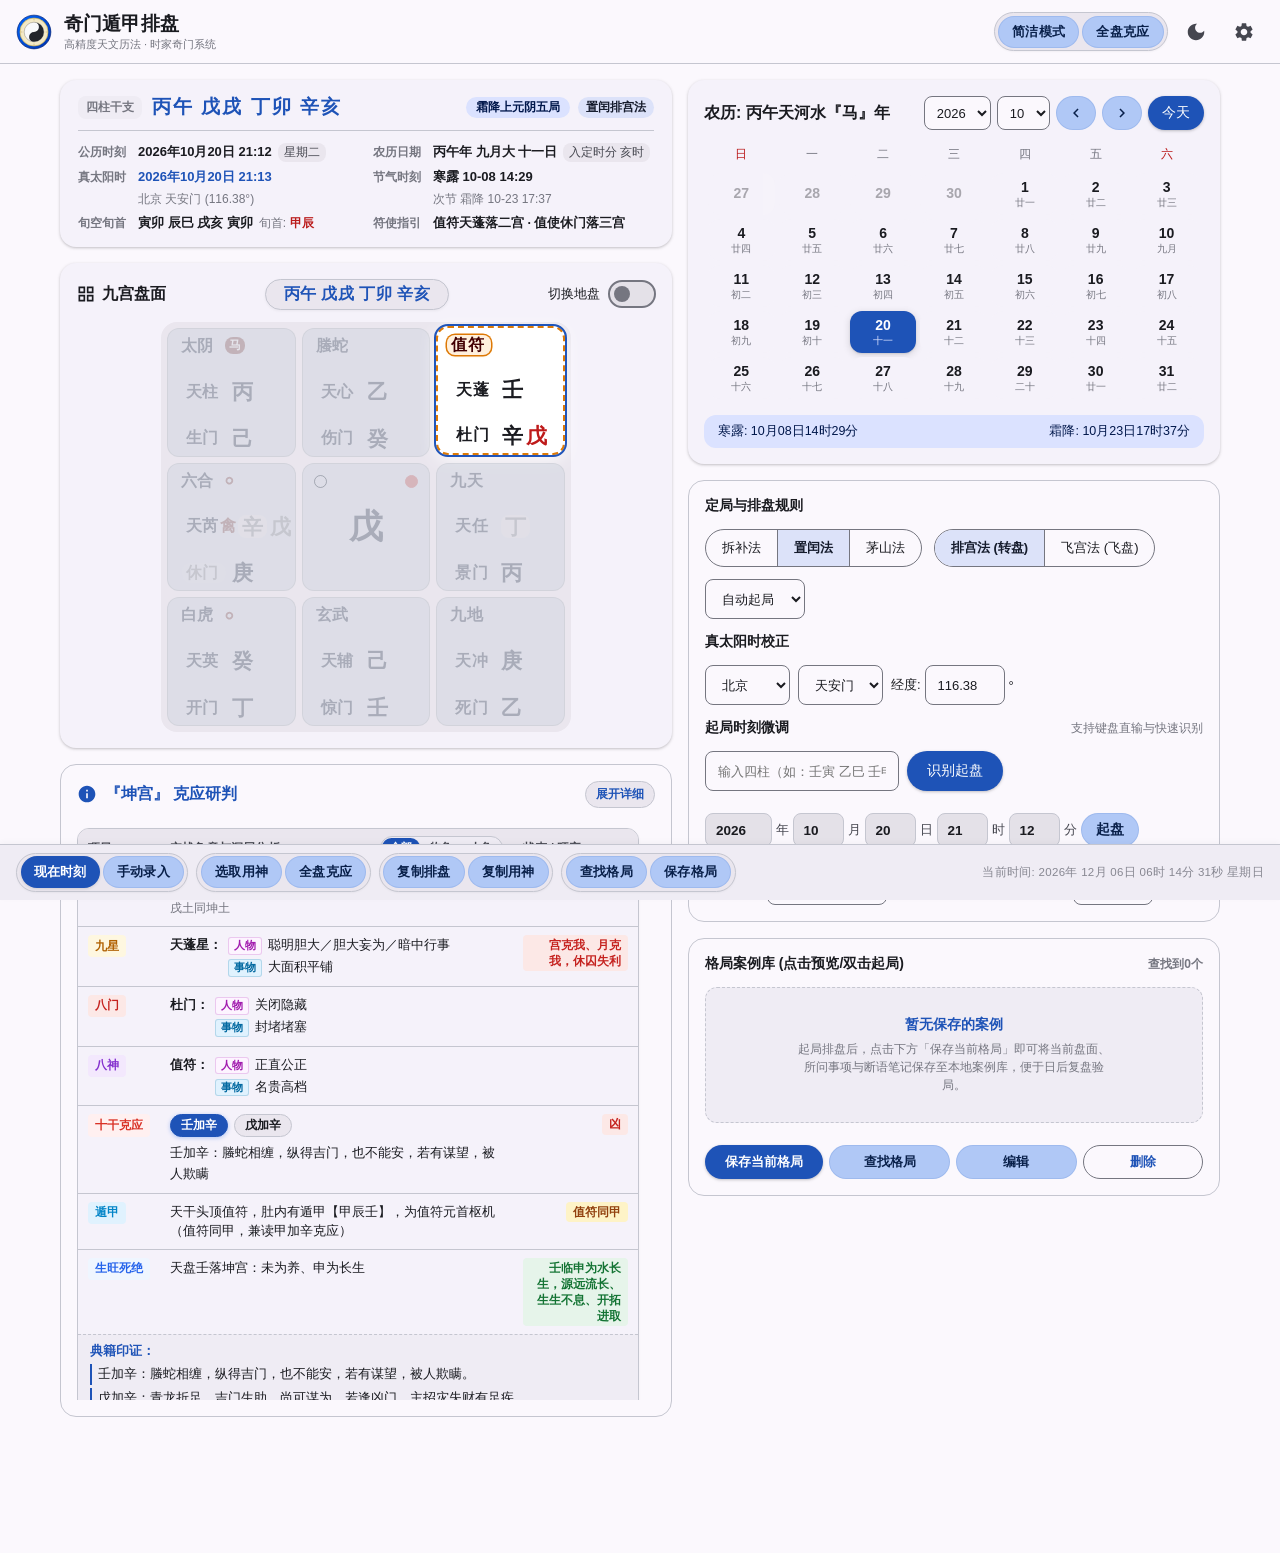
==== commit 71e5579d: "fix(ui): 为移动端九宫格卡片增加M3高辨识度外轮廓微边框并将底部留白扩增至28px" ====
--- a/index.html
+++ b/index.html
@@ -13,7 +13,7 @@
   <link rel="manifest" href="./manifest.json">
   <link rel="icon" href="./favicon.ico">
   <link rel="apple-touch-icon" href="./icons/icon-192.png">
-  <link rel="stylesheet" href="./css/style.css?v=91">
+  <link rel="stylesheet" href="./css/style.css?v=92">
 </head>
 <body>
 
--- a/css/style.css
+++ b/css/style.css
@@ -4336,9 +4336,10 @@
     height: auto !important;
     min-height: auto !important;
     max-height: none !important;
-    padding: 12px 12px 24px !important;
+    padding: 12px 12px 28px !important;
     box-sizing: border-box !important;
     overflow: visible !important;
+    border: 1px solid var(--md-sys-color-outline-variant) !important;
   }
 
   .board-card-header,
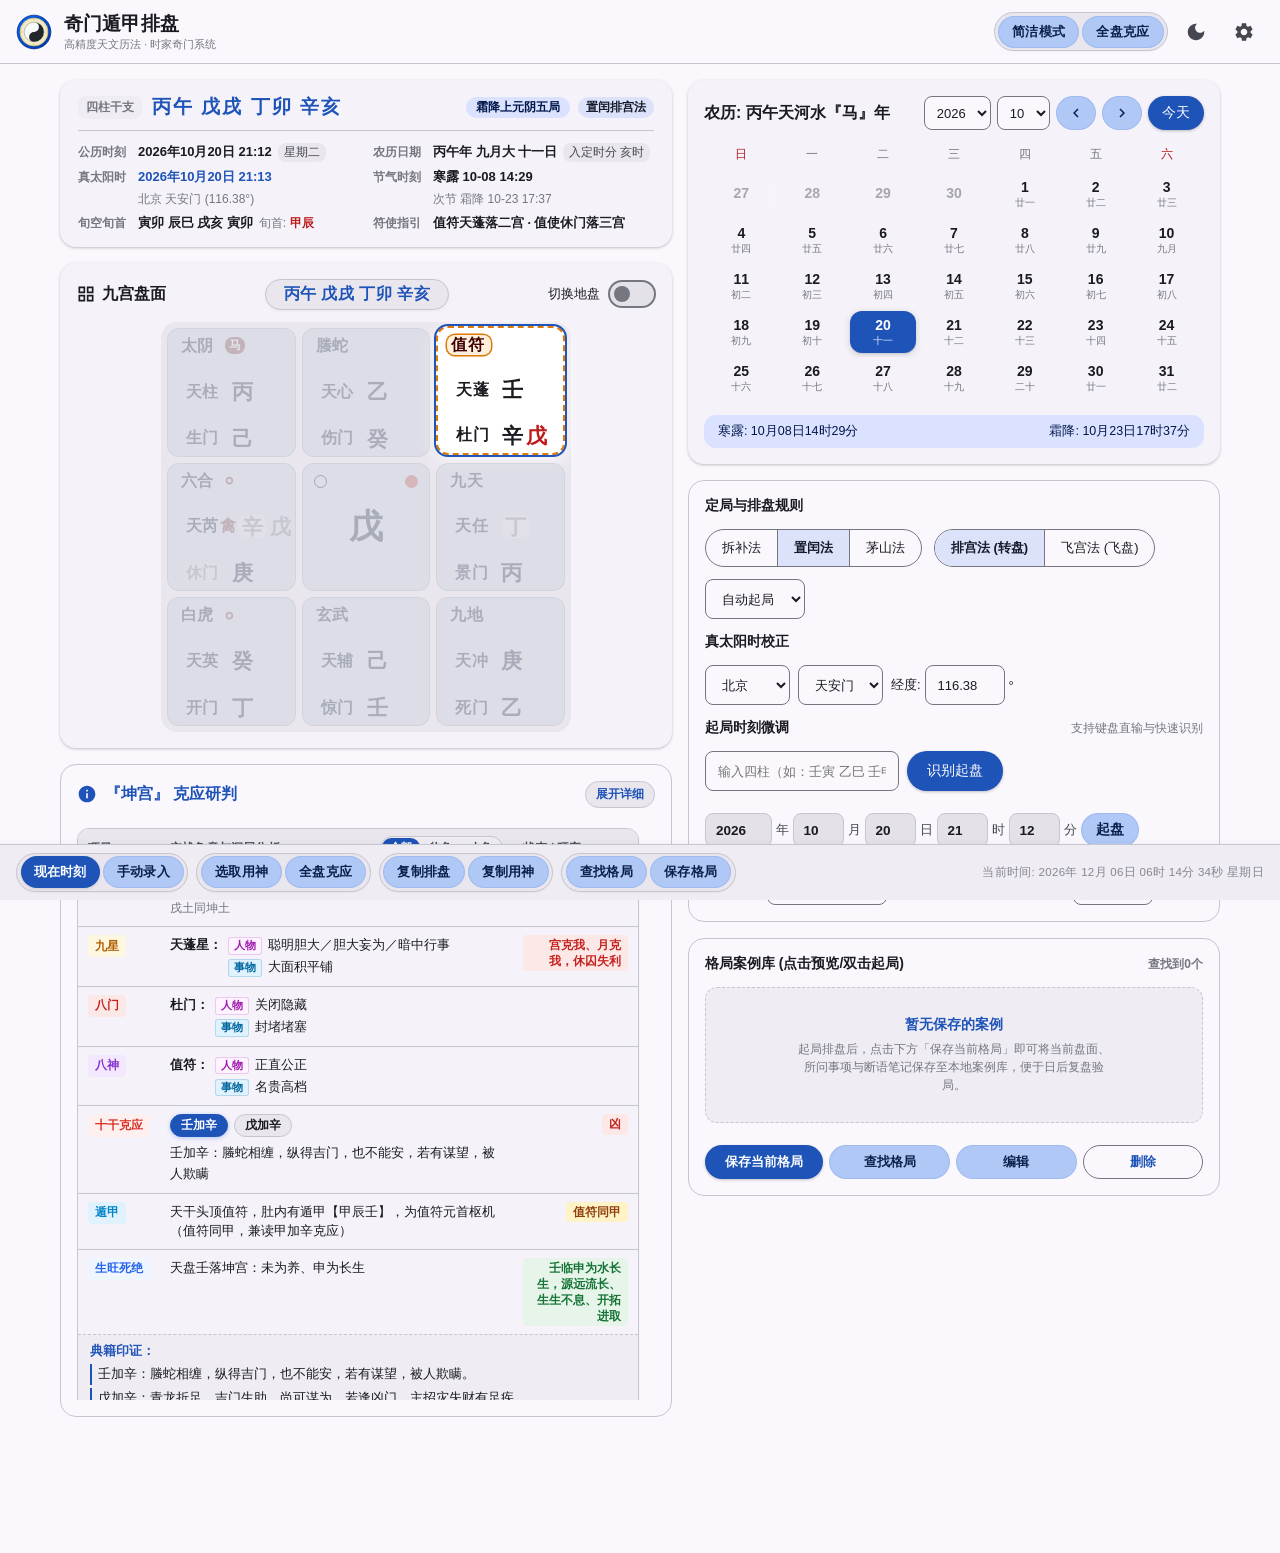
==== commit bb64f4ec: "fix(ui): 修复移动端九宫格底边超出九宫网格灰底框的内层溢出问题" ====
--- a/index.html
+++ b/index.html
@@ -13,7 +13,7 @@
   <link rel="manifest" href="./manifest.json">
   <link rel="icon" href="./favicon.ico">
   <link rel="apple-touch-icon" href="./icons/icon-192.png">
-  <link rel="stylesheet" href="./css/style.css?v=92">
+  <link rel="stylesheet" href="./css/style.css?v=93">
 </head>
 <body>
 
--- a/css/style.css
+++ b/css/style.css
@@ -3847,28 +3847,31 @@
     width: 100% !important;
     max-width: 350px !important;
     height: auto !important;
+    min-height: 350px !important;
     max-height: none !important;
-    aspect-ratio: 1 / 1 !important;
+    grid-template-rows: repeat(3, 1fr) !important;
     gap: 5px !important;
-    padding: 7px 7px 9px !important;
+    padding: 8px 8px 12px !important;
     margin: 0 auto !important;
     box-sizing: border-box !important;
     flex-shrink: 0 !important;
+    border-radius: var(--md-shape-corner-large);
   }
 
   .palace-cell {
-    padding: 6px 4px;
+    padding: 5px 3px;
+    min-height: 0;
   }
 
   .cell-row-top {
-    gap: 4px;
+    gap: 3px;
     padding: 0 1px;
   }
 
   .cell-row-mid,
   .cell-row-bot {
-    gap: 4px;
-    padding: 0 4px;
+    gap: 3px;
+    padding: 0 3px;
   }
 
   .spirit-tag,
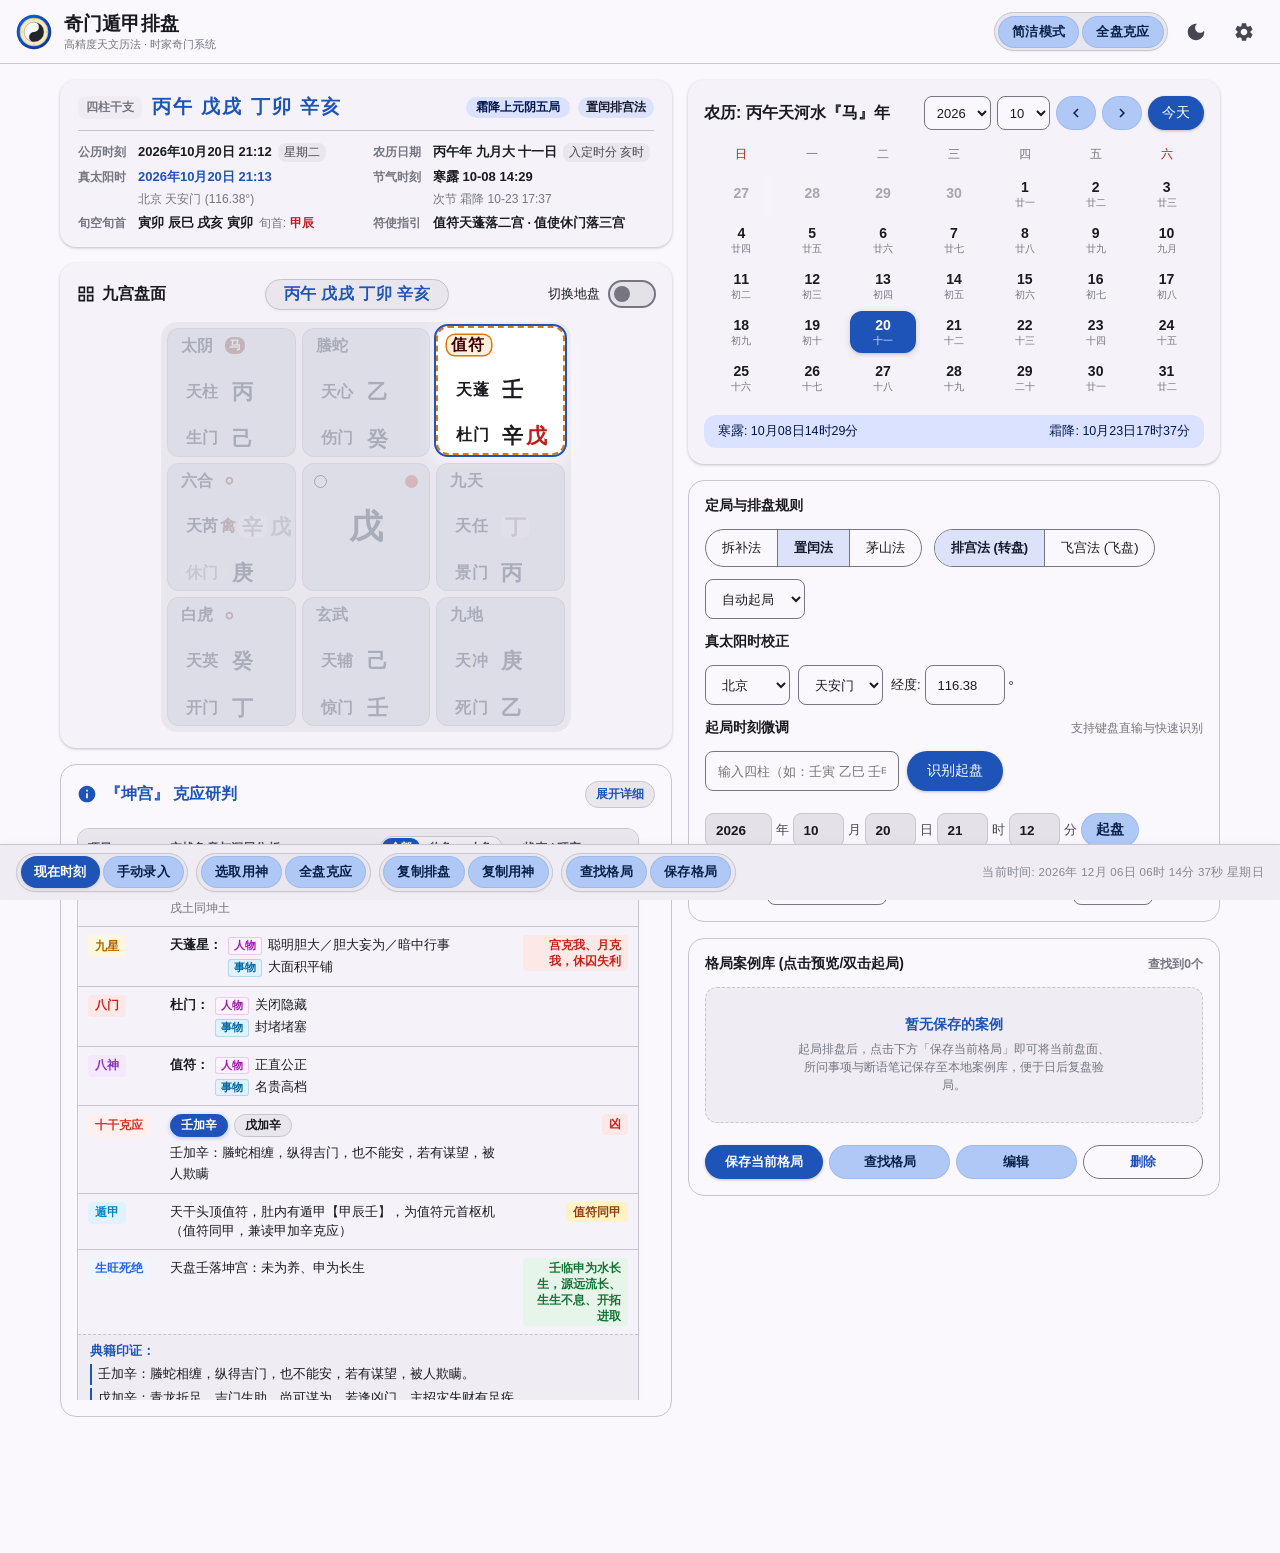
==== commit 1a27c09b: "fix(ui): 针对iOS Safari采用单元格级1:1与底板流式自然包裹方案彻底解决九宫格底边超出背景框缺陷" ====
--- a/index.html
+++ b/index.html
@@ -13,7 +13,7 @@
   <link rel="manifest" href="./manifest.json">
   <link rel="icon" href="./favicon.ico">
   <link rel="apple-touch-icon" href="./icons/icon-192.png">
-  <link rel="stylesheet" href="./css/style.css?v=93">
+  <link rel="stylesheet" href="./css/style.css?v=94">
 </head>
 <body>
 
--- a/css/style.css
+++ b/css/style.css
@@ -3844,23 +3844,35 @@
 
   .nine-grid,
   .simple-mode .nine-grid {
+    display: grid !important;
+    grid-template-columns: repeat(3, 1fr) !important;
+    grid-template-rows: none !important;
+    grid-auto-rows: auto !important;
+    gap: 6px !important;
+    padding: 8px 8px 12px !important;
     width: 100% !important;
     max-width: 350px !important;
     height: auto !important;
-    min-height: 350px !important;
+    min-height: auto !important;
     max-height: none !important;
-    grid-template-rows: repeat(3, 1fr) !important;
-    gap: 5px !important;
-    padding: 8px 8px 12px !important;
+    aspect-ratio: auto !important;
     margin: 0 auto !important;
     box-sizing: border-box !important;
     flex-shrink: 0 !important;
-    border-radius: var(--md-shape-corner-large);
+    border-radius: var(--md-shape-corner-large) !important;
+    overflow: hidden !important;
   }
 
   .palace-cell {
-    padding: 5px 3px;
-    min-height: 0;
+    aspect-ratio: 1 / 1 !important;
+    width: 100% !important;
+    height: auto !important;
+    min-height: 0 !important;
+    box-sizing: border-box !important;
+    padding: 5px 3px !important;
+    display: flex !important;
+    flex-direction: column !important;
+    justify-content: space-between !important;
   }
 
   .cell-row-top {
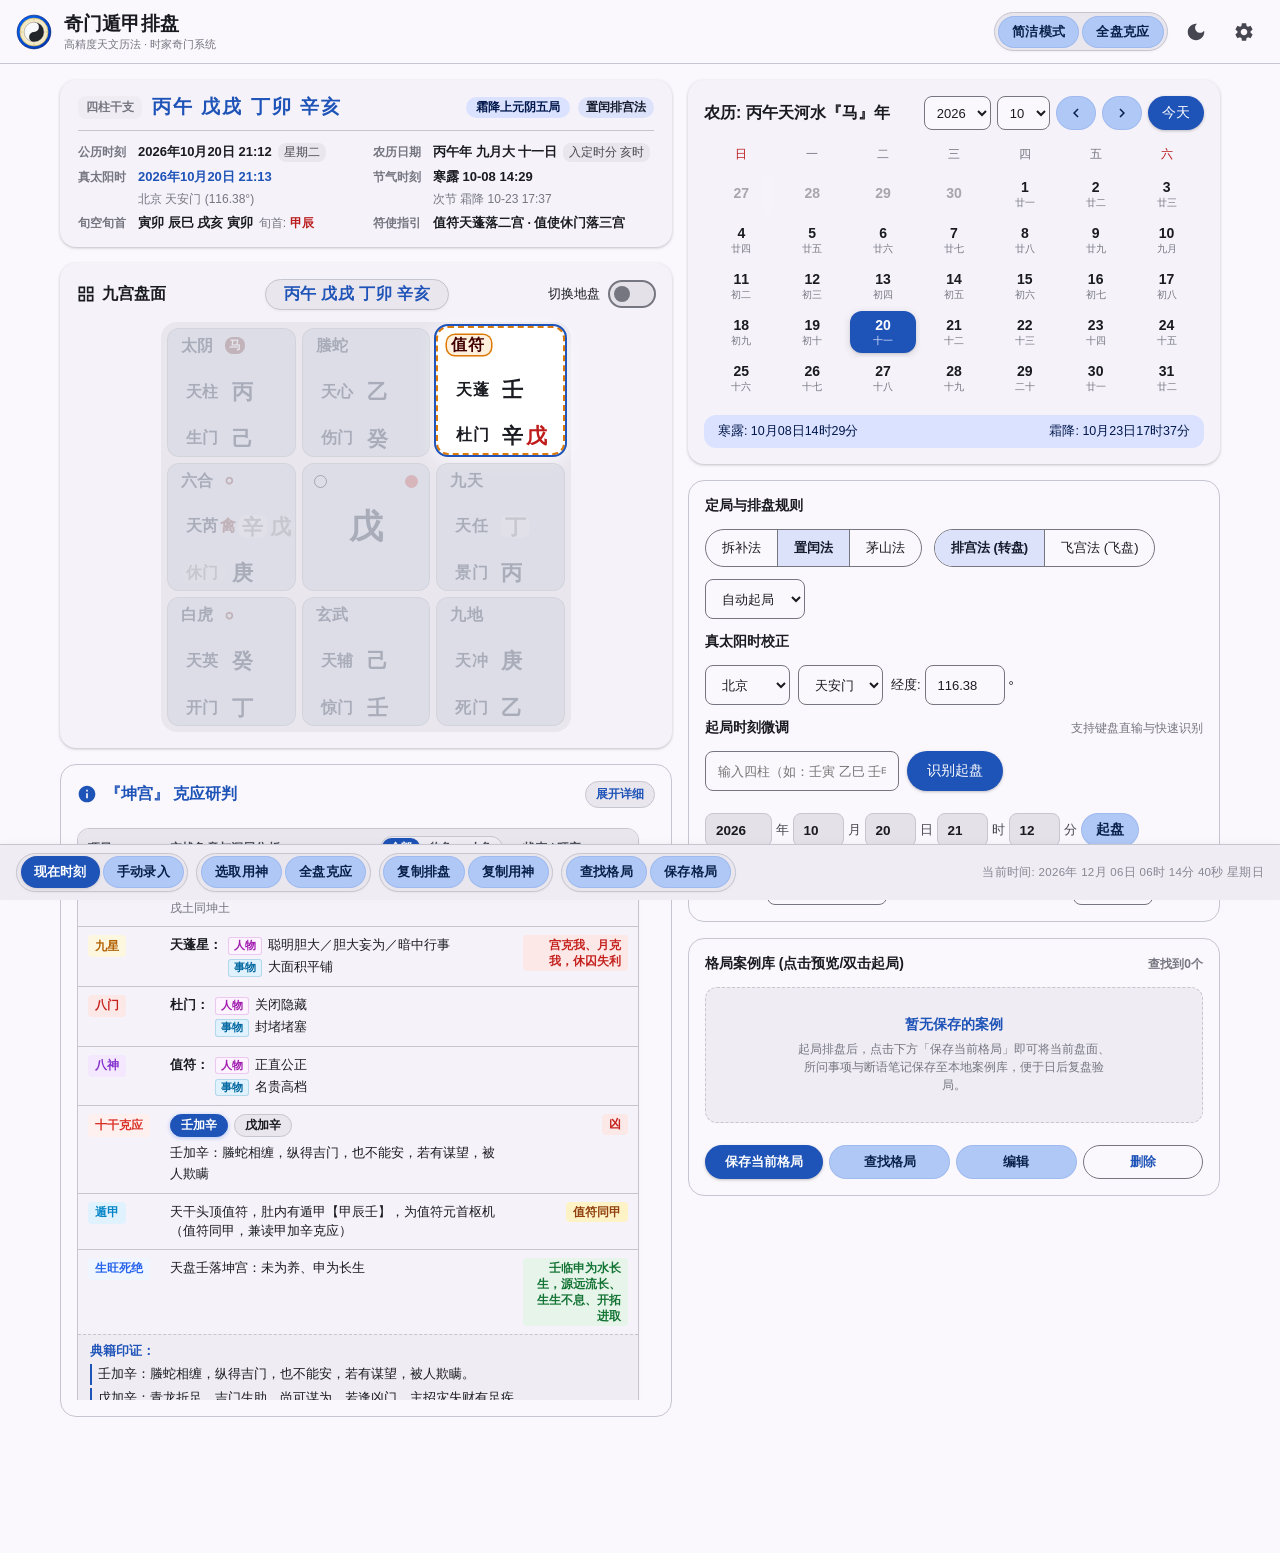
==== commit 526d1e98: "fix(ui): 统一移动端九宫格底板四周留白间距为8px，保持上下左右对称美观" ====
--- a/index.html
+++ b/index.html
@@ -13,7 +13,7 @@
   <link rel="manifest" href="./manifest.json">
   <link rel="icon" href="./favicon.ico">
   <link rel="apple-touch-icon" href="./icons/icon-192.png">
-  <link rel="stylesheet" href="./css/style.css?v=94">
+  <link rel="stylesheet" href="./css/style.css?v=95">
 </head>
 <body>
 
--- a/css/style.css
+++ b/css/style.css
@@ -3849,7 +3849,7 @@
     grid-template-rows: none !important;
     grid-auto-rows: auto !important;
     gap: 6px !important;
-    padding: 8px 8px 12px !important;
+    padding: 8px !important;
     width: 100% !important;
     max-width: 350px !important;
     height: auto !important;
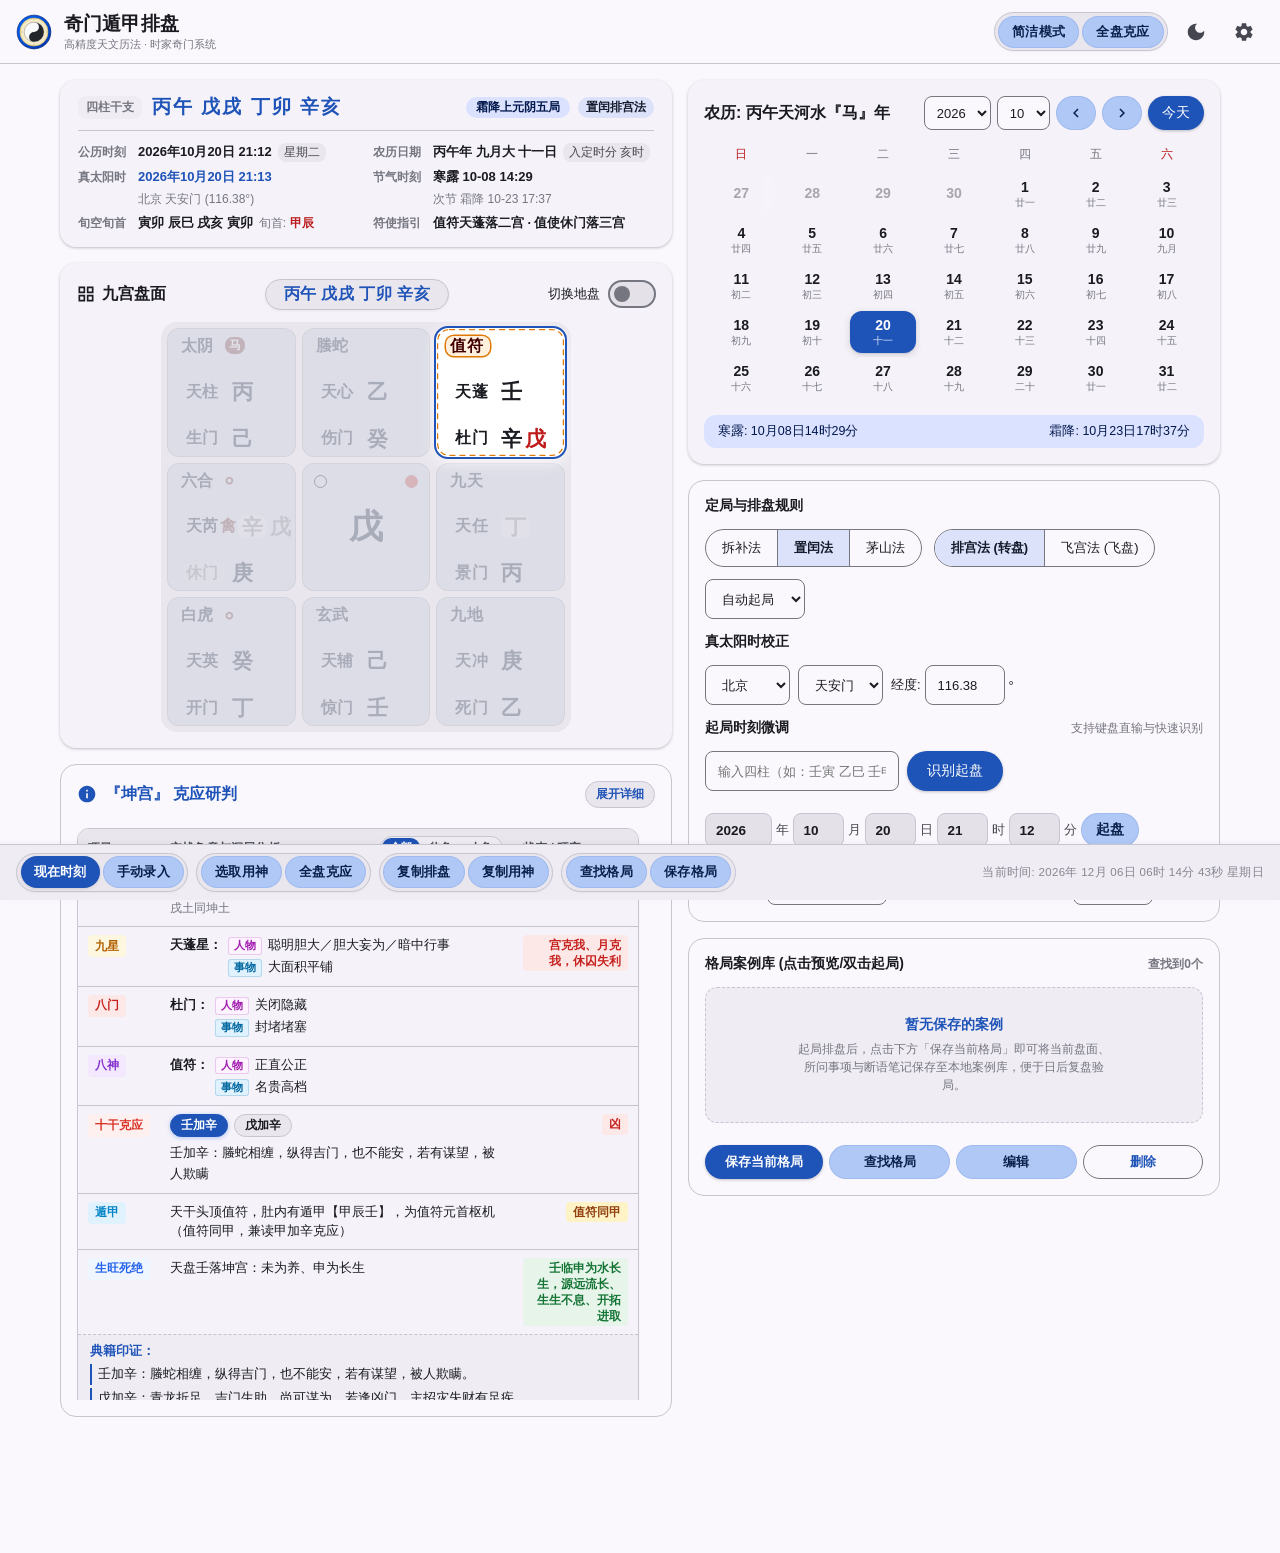
==== commit b31f3fba: "fix(ui): 采用SVG矢量边框与图层提升彻底修复Safari下用神落宫虚框被覆盖和缺失的WebKit缺陷" ====
--- a/index.html
+++ b/index.html
@@ -13,7 +13,7 @@
   <link rel="manifest" href="./manifest.json">
   <link rel="icon" href="./favicon.ico">
   <link rel="apple-touch-icon" href="./icons/icon-192.png">
-  <link rel="stylesheet" href="./css/style.css?v=95">
+  <link rel="stylesheet" href="./css/style.css?v=96">
 </head>
 <body>
 
--- a/css/style.css
+++ b/css/style.css
@@ -1047,70 +1047,99 @@
   transform: translateY(-2px);
 }
 
-/* 用神落宫虚框 (普通用神: 红色虚线边框，纯白高亮背景) */
+/* 用神落宫虚框 (值符黄色，其他红色，对冲蓝色 - 采用SVG矢量边框杜绝WebKit渲染缺陷与层叠覆盖) */
+.palace-cell.is-yongshen,
+.palace-cell.is-yongshen-zhifu,
+.palace-cell.is-yongshen-opposite-kong {
+  border: 1px solid transparent !important;
+  position: relative;
+  z-index: 4 !important;
+  isolation: isolate;
+  -webkit-transform: translateZ(0);
+  transform: translateZ(0);
+}
+
+.palace-cell.is-yongshen::after,
+.palace-cell.is-yongshen-zhifu::after,
+.palace-cell.is-yongshen-opposite-kong::after {
+  content: '';
+  position: absolute;
+  top: 0;
+  left: 0;
+  right: 0;
+  bottom: 0;
+  border-radius: var(--md-shape-corner-medium, 12px);
+  pointer-events: none;
+  z-index: 3;
+  box-sizing: border-box;
+}
+
+/* 普通用神: 红色虚线边框，纯白高亮背景 */
 .palace-cell.is-yongshen {
-  border: 2.5px dashed #d32f2f !important;
   box-shadow: 0 0 0 1.5px rgba(211, 47, 47, 0.22), 0 4px 16px rgba(255, 255, 255, 0.95), 0 2px 10px rgba(0, 0, 0, 0.08) !important;
   background-color: #ffffff !important;
   filter: brightness(1.02);
-  position: relative;
+}
+
+.palace-cell.is-yongshen::after {
+  background-image: url("data:image/svg+xml,%3csvg width='100%25' height='100%25' xmlns='http://www.w3.org/2000/svg'%3e%3crect width='100%25' height='100%25' fill='none' rx='12' ry='12' stroke='%23d32f2f' stroke-width='2.5' stroke-dasharray='6%2c 4'/%3e%3c/svg%3e");
 }
 
 [data-theme="dark"] .palace-cell.is-yongshen {
-  border: 2.5px dashed #ff897d !important;
   box-shadow: 0 0 0 1.5px rgba(255, 137, 125, 0.25), 0 4px 16px rgba(0, 0, 0, 0.5) !important;
   background-color: #262b36 !important;
   filter: brightness(1.06);
 }
 
+[data-theme="dark"] .palace-cell.is-yongshen::after {
+  background-image: url("data:image/svg+xml,%3csvg width='100%25' height='100%25' xmlns='http://www.w3.org/2000/svg'%3e%3crect width='100%25' height='100%25' fill='none' rx='12' ry='12' stroke='%23ff897d' stroke-width='2.5' stroke-dasharray='6%2c 4'/%3e%3c/svg%3e");
+}
+
 /* 用神落宫虚框 (值符专属: 黄色虚线边框，纯白高亮背景) */
 .palace-cell.is-yongshen-zhifu {
-  border: 2.5px dashed #d97706 !important; /* 经典金黄色 */
   box-shadow: 0 0 0 1.5px rgba(217, 119, 6, 0.25), 0 4px 16px rgba(255, 255, 255, 0.95), 0 2px 10px rgba(0, 0, 0, 0.08) !important;
   background-color: #ffffff !important;
   filter: brightness(1.02);
-  position: relative;
+}
+
+.palace-cell.is-yongshen-zhifu::after {
+  background-image: url("data:image/svg+xml,%3csvg width='100%25' height='100%25' xmlns='http://www.w3.org/2000/svg'%3e%3crect width='100%25' height='100%25' fill='none' rx='12' ry='12' stroke='%23d97706' stroke-width='2.5' stroke-dasharray='6%2c 4'/%3e%3c/svg%3e");
 }
 
 [data-theme="dark"] .palace-cell.is-yongshen-zhifu {
-  border: 2.5px dashed #fbbf24 !important; /* 暗色明亮金黄 */
   box-shadow: 0 0 0 1.5px rgba(251, 191, 36, 0.3), 0 4px 16px rgba(0, 0, 0, 0.5) !important;
   background-color: #262b36 !important;
   filter: brightness(1.06);
 }
 
-.palace-cell.selected.is-yongshen {
-  outline: 2.5px solid var(--md-sys-color-primary);
-  border: 2.5px dashed #d32f2f !important;
-}
-
-[data-theme="dark"] .palace-cell.selected.is-yongshen {
-  outline: 2.5px solid var(--md-sys-color-primary);
-  border: 2.5px dashed #ff897d !important;
-}
-
-.palace-cell.selected.is-yongshen-zhifu {
-  outline: 2.5px solid var(--md-sys-color-primary);
-  border: 2.5px dashed #d97706 !important;
-}
-
-[data-theme="dark"] .palace-cell.selected.is-yongshen-zhifu {
-  outline: 2.5px solid var(--md-sys-color-primary);
-  border: 2.5px dashed #fbbf24 !important;
+[data-theme="dark"] .palace-cell.is-yongshen-zhifu::after {
+  background-image: url("data:image/svg+xml,%3csvg width='100%25' height='100%25' xmlns='http://www.w3.org/2000/svg'%3e%3crect width='100%25' height='100%25' fill='none' rx='12' ry='12' stroke='%23fbbf24' stroke-width='2.5' stroke-dasharray='6%2c 4'/%3e%3c/svg%3e");
+}
+
+.palace-cell.selected.is-yongshen,
+.palace-cell.selected.is-yongshen-zhifu,
+.palace-cell.selected.is-yongshen-opposite-kong {
+  outline: 2.5px solid var(--md-sys-color-primary) !important;
+  z-index: 5 !important;
 }
 
 /* 用神旬空对冲宫 (对宫专属: 蓝色虚线边框，柔和微降亮度背景：用神 > 旬空 > 普通) */
 .palace-cell.is-yongshen-opposite-kong {
-  border: 2.5px dashed var(--md-sys-color-primary, #1a73e8) !important;
   background-color: #edf3fb !important;
   box-shadow: 0 0 0 1px rgba(26, 115, 232, 0.15), 0 2px 8px rgba(26, 115, 232, 0.18) !important;
-  position: relative;
+}
+
+.palace-cell.is-yongshen-opposite-kong::after {
+  background-image: url("data:image/svg+xml,%3csvg width='100%25' height='100%25' xmlns='http://www.w3.org/2000/svg'%3e%3crect width='100%25' height='100%25' fill='none' rx='12' ry='12' stroke='%231a73e8' stroke-width='2.5' stroke-dasharray='6%2c 4'/%3e%3c/svg%3e");
 }
 
 [data-theme="dark"] .palace-cell.is-yongshen-opposite-kong {
-  border: 2.5px dashed #8ab4f8 !important;
   background-color: #1a222f !important;
   box-shadow: 0 0 0 1px rgba(138, 180, 248, 0.2), 0 2px 8px rgba(138, 180, 248, 0.2) !important;
+}
+
+[data-theme="dark"] .palace-cell.is-yongshen-opposite-kong::after {
+  background-image: url("data:image/svg+xml,%3csvg width='100%25' height='100%25' xmlns='http://www.w3.org/2000/svg'%3e%3crect width='100%25' height='100%25' fill='none' rx='12' ry='12' stroke='%238ab4f8' stroke-width='2.5' stroke-dasharray='6%2c 4'/%3e%3c/svg%3e");
 }
 
 /* 用神旬空淡蓝色光圈 (文字底下的光圈) */
@@ -3883,7 +3912,7 @@
   .cell-row-mid,
   .cell-row-bot {
     gap: 3px;
-    padding: 0 3px;
+    padding: 0 2px;
   }
 
   .spirit-tag,
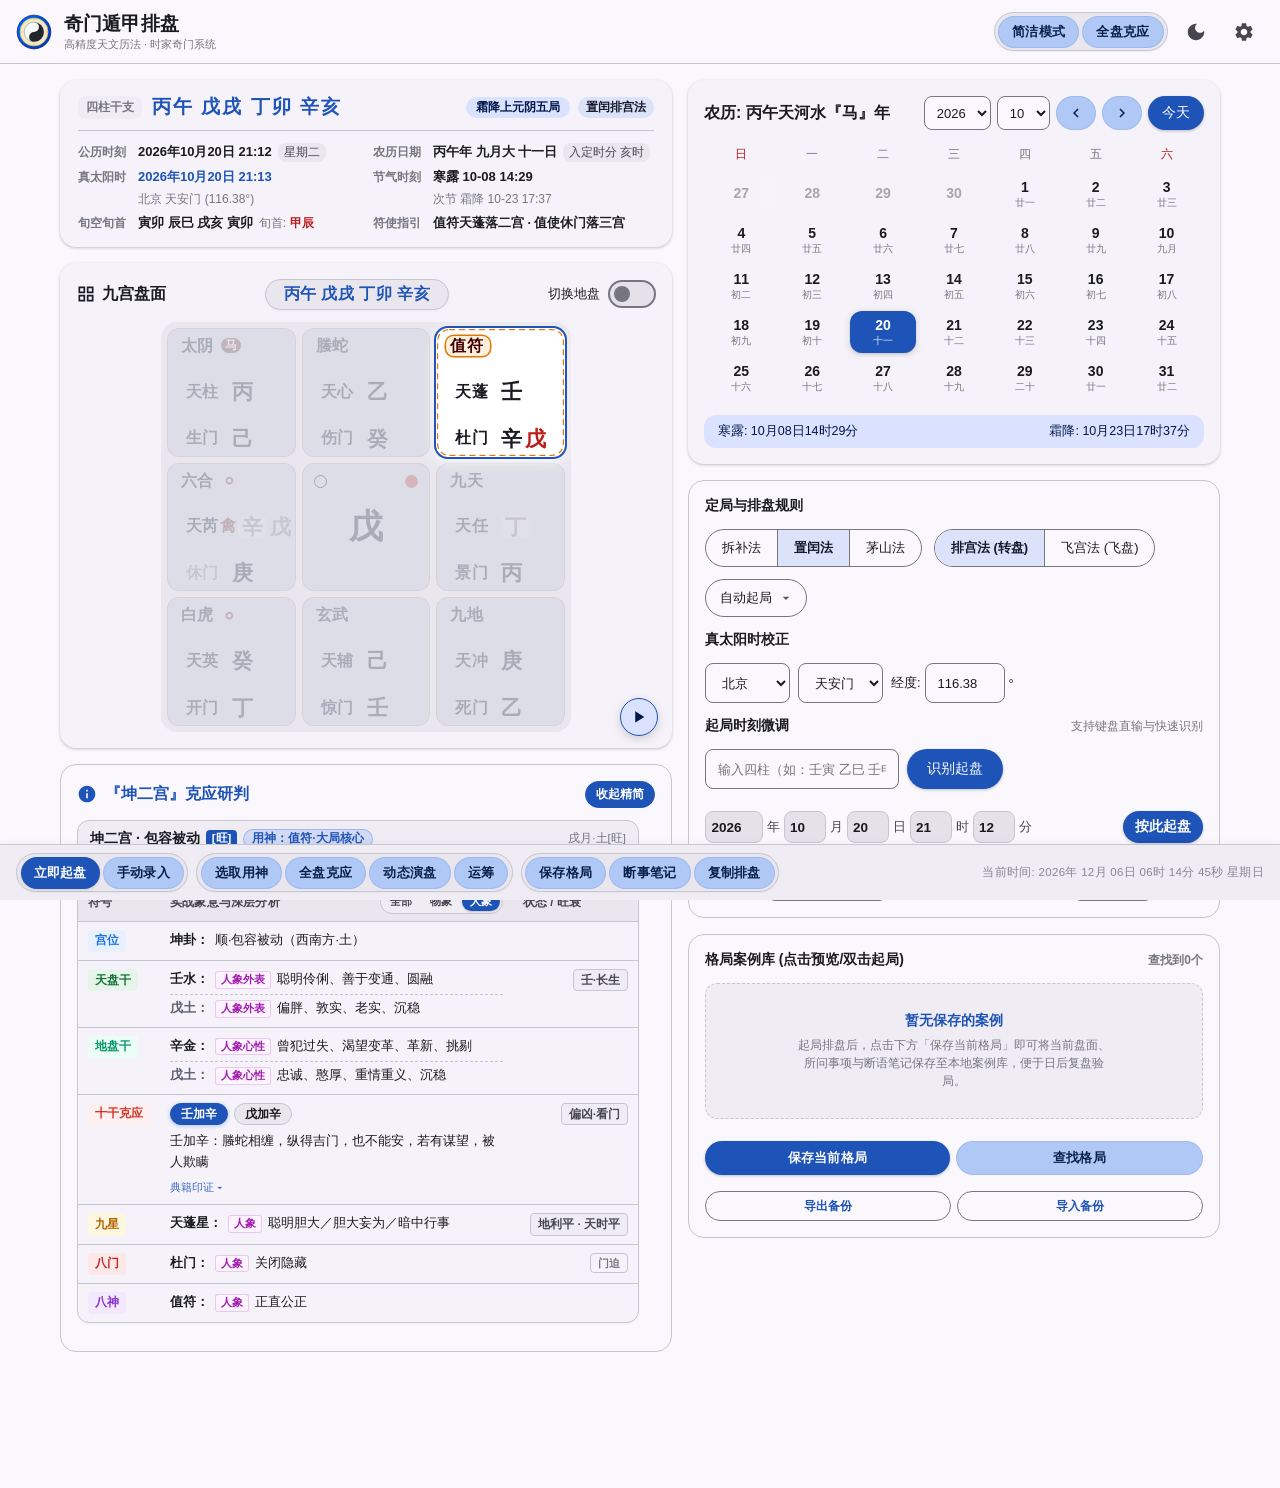
==== commit f9164eca: "feat: 升级分步推演演盘、防剧透待揭盘、断事笔记、运筹另起一盘与系统架构展示 - 新增分步排盘讲解与动态演盘动画模块 (trace.js)，支持九宫流光引导与交互式练习 - 新增起局防剧透待揭盘遮" ====
--- a/index.html
+++ b/index.html
@@ -13,7 +13,7 @@
   <link rel="manifest" href="./manifest.json">
   <link rel="icon" href="./favicon.ico">
   <link rel="apple-touch-icon" href="./icons/icon-192.png">
-  <link rel="stylesheet" href="./css/style.css?v=96">
+  <link rel="stylesheet" href="./css/style.css?v=124">
 </head>
 <body>
 
@@ -59,6 +59,7 @@
             <div class="ju-banner">
               <span class="badge-pill-primary" id="txtJuDesc">霜降上元阴五局</span>
               <span class="badge-tag-tonal" id="txtMethodDesc">置闰排宫法</span>
+              <span class="lock-badge" id="txtLockBadge" style="display: none;"></span>
             </div>
           </div>
 
@@ -120,7 +121,29 @@
         </section>
 
         <!-- 九宫盘面卡片 -->
-        <section class="m3-card m3-card-elevated board-card" id="boardCardSection">
+        <section class="m3-card m3-card-elevated board-card" id="boardCardSection" style="position: relative;">
+          <!-- 防剧透待揭盘遮罩层 (立即起盘后先立用神再揭盘) -->
+          <div class="board-pending-overlay" id="boardPendingOverlay" style="display: none;">
+            <div class="board-pending-card">
+              <div class="pending-badge">
+                <svg width="18" height="18" viewBox="0 0 24 24" fill="currentColor"><path d="M12 2C6.5 2 2 6.5 2 12s4.5 10 10 10 10-4.5 10-10S17.5 2 12 2zm4.2 14.2L11 13V7h1.5v5.2l4.5 2.7-.8 1.3z"/></svg>
+                <span>起局时刻已锁定</span>
+              </div>
+              <div class="pending-time" id="txtPendingLockedTime">2026年10月20日 21:12</div>
+              <div class="pending-title">先立用神 · 待揭盘面</div>
+              <div class="pending-desc">为防先窥盘面、后悔改占，请先明确所问事项并选取用神</div>
+              <div class="pending-actions">
+                <button type="button" class="m3-btn m3-btn-filled" id="btnOverlayPickYongShen">
+                  <svg width="18" height="18" viewBox="0 0 24 24" fill="currentColor"><path d="M12 2C6.48 2 2 6.48 2 12s4.48 10 10 10 10-4.48 10-10S17.52 2 12 2zm0 18c-4.42 0-8-3.58-8-8s3.58-8 8-8 8 3.58 8 8-3.58 8-8 8zm-1-13h2v6h-2zm0 8h2v2h-2z"/></svg>
+                  <span>选取用神并揭盘</span>
+                </button>
+                <button type="button" class="m3-btn m3-btn-tonal" id="btnOverlayDirectReveal" title="直接揭晓当前盘面（不特别指定用神）">
+                  <span>直接揭盘</span>
+                </button>
+              </div>
+            </div>
+          </div>
+
           <div class="board-card-header">
             <div class="board-card-title">
               <svg width="20" height="20" viewBox="0 0 24 24" fill="currentColor"><path d="M3 3v8h8V3H3zm6 6H5V5h4v4zm-6 4v8h8v-8H3zm6 6H5v-4h4v4zm4-16v8h8V3h-8zm6 6h-4V5h4v4zm-6 4v8h8v-8h-8zm6 6h-4v-4h4v4z"/></svg>
@@ -134,6 +157,28 @@
                 <span class="m3-slider"></span>
               </div>
             </label>
+          </div>
+
+          <!-- 动态演盘悬浮控制与解说条 -->
+          <div class="board-anim-banner" id="boardAnimBanner" style="display: none;">
+            <div class="anim-banner-left">
+              <span class="anim-stage-badge" id="animStageBadge">地盘</span>
+              <span class="anim-step-desc" id="animStepDesc">准备排盘推演...</span>
+            </div>
+            <div class="anim-banner-right">
+              <button type="button" class="anim-banner-btn" id="btnAnimPause" title="暂停/继续演示">
+                <span id="animPauseIcon">⏸</span>
+              </button>
+              <button type="button" class="anim-banner-btn" id="btnAnimSpeed" title="调整演盘速度">
+                <span id="animSpeedText">1x</span>
+              </button>
+              <button type="button" class="anim-banner-btn anim-btn-skip" id="btnAnimSkip" title="跳过演示，直接查看最终排盘结果">
+                跳过
+              </button>
+            </div>
+            <div class="anim-progress-track">
+              <div class="anim-progress-bar" id="animProgressBar"></div>
+            </div>
           </div>
 
           <!-- 3x3 九宫网格 -->
@@ -158,7 +203,17 @@
             <div class="palace-cell" data-gong="1" id="cellGong1"></div>
             <!-- 乾六 (Northwest) -->
             <div class="palace-cell" data-gong="6" id="cellGong6"></div>
-          </div>
+
+            <!-- 演盘流光引导箭头 SVG 图层 -->
+            <svg class="board-anim-arrow-overlay" id="boardAnimArrowLayer"></svg>
+            <!-- 地盘九宫关系层 SVG 图层 (生克连线、空亡看对宫、马星去向、暗冲) -->
+            <svg class="dipan-relation-overlay" id="dipanRelationOverlay"></svg>
+          </div>
+
+          <!-- 九宫盘面卡片右下角演盘按钮 (圆形图标按钮) -->
+          <button type="button" class="board-anim-corner-btn" id="btnStartBoardAnimation" title="动态演示排盘推导过程" aria-label="动态演盘">
+            <span class="anim-btn-icon">▶</span>
+          </button>
         </section>
 
         <!-- 宫位克应研判卡片 -->
@@ -168,8 +223,8 @@
               <svg width="20" height="20" viewBox="0 0 24 24" fill="currentColor"><path d="M12 2C6.48 2 2 6.48 2 12s4.48 10 10 10 10-4.48 10-10S17.52 2 12 2zm1 15h-2v-6h2v6zm0-8h-2V7h2v2z"/></svg>
               <span id="keyingTitle">『坤宫』克应研判</span>
             </div>
-            <button class="m3-btn-subtle keying-toggle-btn" id="btnToggleKeyingDetail" type="button" title="点击展开天盘干、门状态、地盘干">
-              <span class="toggle-text" id="txtToggleKeyingDetail">展开详细</span>
+            <button class="m3-btn-subtle keying-toggle-btn is-active" id="btnToggleKeyingDetail" type="button" title="点击收起为精简模式 (仅展示宫位与十干克应)">
+              <span class="toggle-text" id="txtToggleKeyingDetail">收起精简</span>
             </button>
           </div>
           <div class="keying-scroll-container" id="keyingContent">
@@ -225,9 +280,9 @@
 
           <!-- 移动端万年历下方快捷起盘操作栏 -->
           <div class="cal-bottom-actions">
-            <button class="m3-btn m3-btn-filled cal-btn-cast-now" id="btnCalCastNow" type="button" title="重置为当前实时时间并立即起盘切回盘面">
+            <button class="m3-btn m3-btn-filled cal-btn-cast-now" id="btnCalCastNow" type="button" title="获取当前实时时间并立即起盘（先取用神后揭盘）">
               <svg viewBox="0 0 24 24" width="18" height="18" fill="currentColor"><path d="M12 2C6.5 2 2 6.5 2 12s4.5 10 10 10 10-4.5 10-10S17.5 2 12 2zm4.2 14.2L11 13V7h1.5v5.2l4.5 2.7-.8 1.3z"/></svg>
-              <span>现在起盘</span>
+              <span>立即起盘</span>
             </button>
             <button class="m3-btn m3-btn-tonal cal-btn-view-pan" id="btnCalViewPan" type="button" title="切回盘面查看当前选定日期的排盘">
               <svg viewBox="0 0 24 24" width="18" height="18" fill="currentColor"><path d="M3 3v8h8V3H3zm6 6H5V5h4v4zm-6 4v8h8v-8H3zm6 6H5v-4h4v4zm4-16v8h8V3h-8zm6 6h-4V5h4v4zm-6 4v8h8v-8h-8zm6 6h-4v-4h4v4z"/></svg>
@@ -254,24 +309,76 @@
               <button class="m3-segment-btn" data-value="fei">飞宫法 (飞盘)</button>
             </div>
 
-            <!-- 指定局数 -->
-            <select id="selManualJu" class="m3-select">
-              <option value="auto">自动起局</option>
-              <optgroup label="阳遁">
-                <option value="阳1">阳一局</option><option value="阳2">阳二局</option>
-                <option value="阳3">阳三局</option><option value="阳4">阳四局</option>
-                <option value="阳5">阳五局</option><option value="阳6">阳六局</option>
-                <option value="阳7">阳七局</option><option value="阳8">阳八局</option>
-                <option value="阳9">阳九局</option>
-              </optgroup>
-              <optgroup label="阴遁">
-                <option value="阴1">阴一局</option><option value="阴2">阴二局</option>
-                <option value="阴3">阴三局</option><option value="阴4">阴四局</option>
-                <option value="阴5">阴五局</option><option value="阴6">阴六局</option>
-                <option value="阴7">阴七局</option><option value="阴8">阴八局</option>
-                <option value="阴9">阴九局</option>
-              </optgroup>
-            </select>
+            <!-- 指定局数快捷选择器 -->
+            <div class="manual-ju-picker-wrap" id="wrapManualJuPicker">
+              <button type="button" class="manual-ju-trigger" id="btnManualJuTrigger" aria-haspopup="true" aria-expanded="false" title="指定局数 (可快速覆盖节气起局)">
+                <span class="manual-ju-trigger-text" id="txtManualJuTrigger">自动起局</span>
+                <svg class="manual-ju-trigger-icon" viewBox="0 0 24 24" width="16" height="16" aria-hidden="true">
+                  <path fill="currentColor" d="M7 10l5 5 5-5z"/>
+                </svg>
+              </button>
+
+              <!-- 悬浮紧凑矩阵面板 -->
+              <div class="manual-ju-popover" id="popoverManualJu" role="dialog" aria-label="指定局数矩阵选择">
+                <div class="ju-popover-header">
+                  <button type="button" class="ju-btn-auto active" id="btnJuAuto" data-ju="auto">
+                    <span class="ju-auto-icon">⚡</span>
+                    <span class="ju-auto-title">自动起局</span>
+                    <span class="ju-auto-desc">(恢复节气日干推算)</span>
+                  </button>
+                </div>
+                <div class="ju-popover-divider"></div>
+                <div class="ju-popover-body">
+                  <div class="ju-popover-row">
+                    <span class="ju-row-badge ju-badge-yang">阳遁</span>
+                    <div class="ju-num-grid">
+                      <button type="button" class="ju-num-chip" data-ju="阳1" title="阳一局">一</button>
+                      <button type="button" class="ju-num-chip" data-ju="阳2" title="阳二局">二</button>
+                      <button type="button" class="ju-num-chip" data-ju="阳3" title="阳三局">三</button>
+                      <button type="button" class="ju-num-chip" data-ju="阳4" title="阳四局">四</button>
+                      <button type="button" class="ju-num-chip" data-ju="阳5" title="阳五局">五</button>
+                      <button type="button" class="ju-num-chip" data-ju="阳6" title="阳六局">六</button>
+                      <button type="button" class="ju-num-chip" data-ju="阳7" title="阳七局">七</button>
+                      <button type="button" class="ju-num-chip" data-ju="阳8" title="阳八局">八</button>
+                      <button type="button" class="ju-num-chip" data-ju="阳9" title="阳九局">九</button>
+                    </div>
+                  </div>
+                  <div class="ju-popover-row">
+                    <span class="ju-row-badge ju-badge-yin">阴遁</span>
+                    <div class="ju-num-grid">
+                      <button type="button" class="ju-num-chip" data-ju="阴1" title="阴一局">一</button>
+                      <button type="button" class="ju-num-chip" data-ju="阴2" title="阴二局">二</button>
+                      <button type="button" class="ju-num-chip" data-ju="阴3" title="阴三局">三</button>
+                      <button type="button" class="ju-num-chip" data-ju="阴4" title="阴四局">四</button>
+                      <button type="button" class="ju-num-chip" data-ju="阴5" title="阴五局">五</button>
+                      <button type="button" class="ju-num-chip" data-ju="阴6" title="阴六局">六</button>
+                      <button type="button" class="ju-num-chip" data-ju="阴7" title="阴七局">七</button>
+                      <button type="button" class="ju-num-chip" data-ju="阴8" title="阴八局">八</button>
+                      <button type="button" class="ju-num-chip" data-ju="阴9" title="阴九局">九</button>
+                    </div>
+                  </div>
+                </div>
+              </div>
+
+              <!-- 底层保留隐藏的 select，确保既有逻辑 100% 兼容 -->
+              <select id="selManualJu" class="m3-select" style="display:none;" tabindex="-1" aria-hidden="true">
+                <option value="auto">自动起局</option>
+                <optgroup label="阳遁">
+                  <option value="阳1">阳一局</option><option value="阳2">阳二局</option>
+                  <option value="阳3">阳三局</option><option value="阳4">阳四局</option>
+                  <option value="阳5">阳五局</option><option value="阳6">阳六局</option>
+                  <option value="阳7">阳七局</option><option value="阳8">阳八局</option>
+                  <option value="阳9">阳九局</option>
+                </optgroup>
+                <optgroup label="阴遁">
+                  <option value="阴1">阴一局</option><option value="阴2">阴二局</option>
+                  <option value="阴3">阴三局</option><option value="阴4">阴四局</option>
+                  <option value="阴5">阴五局</option><option value="阴6">阴六局</option>
+                  <option value="阴7">阴七局</option><option value="阴8">阴八局</option>
+                  <option value="阴9">阴九局</option>
+                </optgroup>
+              </select>
+            </div>
           </div>
 
           <div class="ctrl-section-title">真太阳时校正</div>
@@ -302,7 +409,7 @@
             <input type="number" id="selPanDay" class="m3-input time-num-input" min="1" max="31" placeholder="日">日
             <input type="number" id="selPanHour" class="m3-input time-num-input" min="0" max="23" placeholder="时">时
             <input type="number" id="selPanMinute" class="m3-input time-num-input" min="0" max="59" placeholder="分">分
-            <button class="m3-btn m3-btn-tonal" id="btnExecutePan" style="height: 34px; padding: 0 14px; font-weight: 700;">起盘</button>
+            <button class="m3-btn m3-btn-filled" id="btnExecutePan" style="height: 32px; padding: 0 12px; font-weight: 700; white-space: nowrap; margin-left: auto;" title="按上方微调的时间重新排盘">按此起盘</button>
           </div>
 
           <div class="m3-field-group baoshi-baoshu-row" style="padding-top: 4px; display: flex; align-items: center; justify-content: space-between; flex-wrap: wrap; gap: 8px;">
@@ -339,6 +446,7 @@
             <span>格局案例库 (点击预览/双击起局)</span>
             <span style="font-size: 12px; color: var(--md-sys-color-outline);" id="txtCaseCount">0 个案例</span>
           </div>
+          <div class="case-due-banner" id="caseDueBanner" style="display: none;"></div>
           <select class="cases-select-box" id="selCaseList" size="3"></select>
 
           <!-- 空状态提示 (当无案例时展示友好指引) -->
@@ -353,7 +461,8 @@
               <strong style="color: var(--md-sys-color-primary);" id="caseDetailTitle">案例详情</strong>
               <span style="font-size: 11px; color: var(--md-sys-color-outline);" id="caseDetailTime"></span>
             </div>
-            <div id="caseDetailSummary" style="font-size: 11.5px; color: var(--md-sys-color-primary); margin-bottom: 4px; font-weight: 600;"></div>
+            <div id="caseDetailSummary" style="font-size: 11.5px; color: var(--md-sys-color-primary); margin-bottom: 2px; font-weight: 600;"></div>
+            <div id="caseDetailMeta" class="case-detail-meta"></div>
             <div style="margin-bottom: 4px;">
               <span style="color: var(--md-sys-color-outline);">所问问题：</span>
               <span id="caseDetailQuestion" style="color: var(--md-sys-color-on-surface); font-weight: 500;"></span>
@@ -362,8 +471,9 @@
               <span style="color: var(--md-sys-color-outline);">断语笔记：</span>
               <div id="caseDetailRemark" style="color: var(--md-sys-color-on-surface-variant); white-space: pre-wrap; max-height: 80px; overflow-y: auto; background: var(--md-sys-color-surface-container-lowest); padding: 4px 8px; border-radius: 4px; margin-top: 2px;"></div>
             </div>
-            <div style="display: flex; justify-content: flex-end; gap: 8px; margin-top: 6px;">
-              <button class="m3-btn m3-btn-tonal" type="button" id="btnDetailEditCase" style="height: 32px; font-size: 12.5px; padding: 0 10px;">编辑此案例</button>
+            <div style="display: flex; justify-content: flex-end; gap: 8px; margin-top: 6px; flex-wrap: wrap;">
+              <button class="m3-btn m3-btn-outlined btn-case-danger" type="button" id="btnDeleteCase" style="height: 32px; font-size: 12.5px; padding: 0 10px;" title="永久删除此案例">删除案例</button>
+              <button class="m3-btn m3-btn-tonal" type="button" id="btnDetailNotes" style="height: 32px; font-size: 12.5px; padding: 0 10px;" title="编辑案例标题、问题、断事笔记、应期与反馈">笔记回访</button>
               <button class="m3-btn m3-btn-filled" type="button" id="btnLoadSelectedCase" style="height: 32px; font-size: 12.5px; padding: 0 12px;">读取并复原此盘</button>
             </div>
           </div>
@@ -371,8 +481,11 @@
           <div class="cases-actions-row">
             <button class="m3-btn m3-btn-filled" id="btnSaveCase" title="保存当前盘面至案例库">保存当前格局</button>
             <button class="m3-btn m3-btn-tonal" id="btnOpenFindPattern" title="按干支/星门条件筛选格局">查找格局</button>
-            <button class="m3-btn m3-btn-tonal" id="btnEditCase" title="编辑选中的案例信息与笔记">编辑</button>
-            <button class="m3-btn m3-btn-outlined" id="btnDeleteCase" title="删除选中的历史案例">删除</button>
+          </div>
+          <div class="cases-actions-row cases-backup-row">
+            <button class="m3-btn m3-btn-outlined" id="btnExportCases" type="button" title="把全部案例、盘面快照、笔记和反馈导出为 JSON 备份文件">导出备份</button>
+            <button class="m3-btn m3-btn-outlined" id="btnImportCases" type="button" title="从 JSON 备份文件导入（按记录合并，不会覆盖较新的内容）">导入备份</button>
+            <input type="file" id="fileImportCases" accept="application/json,.json" style="display: none;">
           </div>
         </section>
 
@@ -385,26 +498,23 @@
     <div class="bottom-actions-left">
       <!-- 1. 核心起局组 -->
       <div class="toolbar-group">
-        <button class="m3-btn m3-btn-filled" id="btnToolbarNow" title="一键重置为当前系统时间并起局">现在时刻</button>
+        <button class="m3-btn m3-btn-filled" id="btnToolbarNow" title="一键获取当前实时时间并立即起盘（先取用神后揭盘）">立即起盘</button>
         <button class="m3-btn m3-btn-tonal" id="btnBottomManual" title="手动录入其他盘面进行分析">手动录入</button>
       </div>
 
-      <!-- 2. 研判速查组 -->
+      <!-- 2. 研判与演盘组 -->
       <div class="toolbar-group">
         <button class="m3-btn m3-btn-tonal" id="btnSelectYongShen" title="选取奇门用神并在天盘以虚线红框标注">选取用神</button>
         <button class="m3-btn m3-btn-tonal" id="btnBottomKeying" title="速查九宫全盘综合克应研判">全盘克应</button>
-      </div>
-
-      <!-- 3. 复制输出组 -->
+        <button class="m3-btn m3-btn-tonal" id="btnBottomSteps" title="在九宫盘面上动态演示本盘推导过程">动态演盘</button>
+        <button class="m3-btn m3-btn-tonal" id="btnBottomYunchou" title="另起运筹盘，按目的选宫借气">运筹</button>
+      </div>
+
+      <!-- 3. 记录与留存组 -->
       <div class="toolbar-group">
+        <button class="m3-btn m3-btn-tonal" id="btnBottomSave" title="将当前盘面保存至本地格局案例库">保存格局</button>
+        <button class="m3-btn m3-btn-tonal" id="btnBottomNotes" title="本局结构化断事笔记与回访">断事笔记</button>
         <button class="m3-btn m3-btn-tonal" id="btnBottomCopy" title="复制格式化排盘至剪贴板">复制排盘</button>
-        <button class="m3-btn m3-btn-tonal" id="btnBottomCopyYongShen" title="复制所问事项与用神落宫分析">复制用神</button>
-      </div>
-
-      <!-- 4. 格局管理组 -->
-      <div class="toolbar-group">
-        <button class="m3-btn m3-btn-tonal" id="btnBottomFindPattern" title="搜索经典格局案例">查找格局</button>
-        <button class="m3-btn m3-btn-tonal" id="btnBottomSave" title="将当前盘面保存至本地格局案例库">保存格局</button>
       </div>
     </div>
     <div class="bottom-status-right">
@@ -552,6 +662,13 @@
         <div class="settings-section" style="margin-top: 10px;">
           <div class="settings-section-title">断局与研判偏好</div>
           <div class="settings-row settings-row-switch">
+            <span class="settings-label">动态演盘</span>
+            <label class="m3-switch-label" style="display: flex; align-items: center; gap: 8px; cursor: pointer; font-size: 13px;">
+              <input type="checkbox" id="chkSettingAutoAnimOnYongshen" class="m3-checkbox">
+              <span>首次选取用神之后开始动态演盘</span>
+            </label>
+          </div>
+          <div class="settings-row settings-row-switch">
             <span class="settings-label">运筹蒙版</span>
             <label class="m3-switch-label" style="display: flex; align-items: center; gap: 8px; cursor: pointer; font-size: 13px;">
               <input type="checkbox" id="chkSettingMask" class="m3-checkbox">
@@ -633,7 +750,7 @@
   <!-- M3 保存案例 Dialog -->
   <div class="m3-dialog-scrim" id="modalSaveCase">
     <div class="m3-dialog" style="max-width: 440px;">
-      <div class="m3-dialog-headline">保存格局案例</div>
+      <div class="m3-dialog-headline" id="txtSaveCaseHeadline">保存格局案例</div>
       <div class="m3-dialog-body">
         <div style="display: flex; flex-direction: column; gap: 12px;">
           <label style="display: flex; flex-direction: column; gap: 4px; font-weight: 500;">
@@ -641,7 +758,10 @@
             <input type="text" id="iptCaseTitle" class="m3-input" placeholder="例如: 测出行合作/求财">
           </label>
           <label style="display: flex; flex-direction: column; gap: 4px; font-weight: 500;">
-            断语笔记:
+            <div style="display: flex; justify-content: space-between; align-items: center;">
+              <span>断语笔记:</span>
+              <button class="m3-btn-subtle" id="btnClearSaveRemark" type="button" style="font-size: 12px; padding: 0 6px; color: var(--md-sys-color-error);">清空笔记</button>
+            </div>
             <textarea id="txtCaseRemark" class="m3-input" style="height: 80px; padding: 8px;" placeholder="记录求测人提问及断卦思路..."></textarea>
           </label>
         </div>
@@ -674,10 +794,7 @@
             <textarea id="txtEditCaseRemark" class="m3-input" style="height: 90px; padding: 8px; font-size: 13px;" placeholder="记录断卦思路、应期研判及后续反馈..."></textarea>
           </label>
 
-          <label style="display: flex; align-items: center; gap: 8px; font-size: 12.5px; color: var(--md-sys-color-outline); cursor: pointer; margin-top: 2px;">
-            <input type="checkbox" id="chkEditUpdatePan">
-            <span>同时用当前排盘覆盖此案例的盘面数据</span>
-          </label>
+          <div style="font-size: 12px; color: var(--md-sys-color-outline);">盘面是起局时保存的原盘，只能改文字，不能事后换盘。</div>
         </div>
       </div>
       <div class="m3-dialog-actions">
@@ -828,14 +945,18 @@
   <div class="m3-dialog-scrim" id="modalYongShen">
     <div class="m3-dialog modal-yongshen-dialog">
       <div class="m3-dialog-headline yongshen-dialog-headline" style="display: flex; justify-content: space-between; align-items: center; padding-bottom: 8px;">
-        <div style="display: flex; align-items: center; gap: 8px; min-width: 0; flex: 1;">
-          <svg width="22" height="22" viewBox="0 0 24 24" fill="currentColor" style="color: var(--md-sys-color-primary); flex-shrink: 0;"><path d="M12 2C6.48 2 2 6.48 2 12s4.48 10 10 10 10-4.48 10-10S17.52 2 12 2zm0 18c-4.42 0-8-3.58-8-8s3.58-8 8-8 8 3.58 8 8-3.58 8-8 8zm-1-13h2v6h-2zm0 8h2v2h-2z"/></svg>
-          <span style="white-space: nowrap; overflow: hidden; text-overflow: ellipsis;">选取用神与所问事项</span>
-        </div>
+        <span style="white-space: nowrap; overflow: hidden; text-overflow: ellipsis; font-size: 16px; font-weight: 700;">选取用神与所问事项</span>
         <button class="m3-icon-btn" data-close="modalYongShen" title="关闭" style="flex-shrink: 0;">✕</button>
       </div>
 
       <div class="m3-dialog-body yongshen-dialog-body" id="modalYongShenBody">
+        <!-- 0. 立即起盘时刻锁定横幅提示 (待揭盘模式下激活展示) -->
+        <div class="yongshen-cast-banner" id="yongshenCastBanner" style="display: none; align-items: center; gap: 8px; background: var(--md-sys-color-primary-container); color: var(--md-sys-color-on-primary-container); padding: 8px 12px; border-radius: 8px; font-size: 12.5px; font-weight: 500; margin-bottom: 12px;">
+          <svg width="18" height="18" viewBox="0 0 24 24" fill="currentColor" style="flex-shrink: 0;"><path d="M12 2C6.5 2 2 6.5 2 12s4.5 10 10 10 10-4.5 10-10S17.5 2 12 2zm4.2 14.2L11 13V7h1.5v5.2l4.5 2.7-.8 1.3z"/></svg>
+          <span>起局时刻已锁定：<strong id="txtCastBannerTime"></strong> · 请先确定所问事项与用神</span>
+        </div>
+        <div class="cast-discipline-hint" id="txtCastDiscipline" style="display: none;"></div>
+
         <!-- 1. 所问问题输入 -->
         <div class="yongshen-section">
           <label class="yongshen-section-label" for="iptUserQuestion">
@@ -846,22 +967,39 @@
             <input type="text" id="iptUserQuestion" class="m3-input" style="flex: 1;" placeholder="例如：测工作晋升调动、求财投资利润、恋爱感情走势、身体疾病病灶...">
             <button class="m3-btn m3-btn-subtle" id="btnClearUserQuestion" type="button" style="padding: 0 10px;">清空</button>
           </div>
-          <!-- 常见问事快捷标签 -->
-          <div class="yongshen-quick-questions" style="margin-top: 8px; display: flex; flex-wrap: wrap; gap: 6px;">
-            <span style="font-size: 12px; color: var(--md-sys-color-outline); display: flex; align-items: center;">快捷预设:</span>
-            <button type="button" class="yongshen-qchip" data-q="求测自身运势" data-ys="日干">求测自身</button>
-            <button type="button" class="yongshen-qchip" data-q="测工作事业与公司" data-ys="开门,日干">工作事业</button>
-            <button type="button" class="yongshen-qchip" data-q="测本金资金与财运" data-ys="戊,生门">求财资金</button>
-            <button type="button" class="yongshen-qchip" data-q="测生意投资利润" data-ys="生门,戊">投资利润</button>
-            <button type="button" class="yongshen-qchip" data-q="测商务合作合伙" data-ys="六合,日干">合作谈判</button>
-            <button type="button" class="yongshen-qchip" data-q="测恋爱感情婚配" data-ys="乙,庚,六合">恋爱婚配</button>
-            <button type="button" class="yongshen-qchip" data-q="测已婚夫妻婚姻" data-ys="日干,合干">已婚夫妻</button>
-            <button type="button" class="yongshen-qchip" data-q="测身体疾病与健康" data-ys="天芮,日干">疾病健康</button>
-            <button type="button" class="yongshen-qchip" data-q="测领导提拔与贵人" data-ys="值符,年干">领导贵人</button>
-            <button type="button" class="yongshen-qchip" data-q="测子女胎产与下属事物" data-ys="时干">子女下属/失物</button>
-            <button type="button" class="yongshen-qchip" data-q="测失窃小偷盗贼" data-ys="玄武,天蓬">防贼防盗</button>
-            <button type="button" class="yongshen-qchip" data-q="测变动调动出行" data-ys="马星,九天">变动出行</button>
-          </div>
+
+          <!-- 风水宫 / 性别身份全局开关 -->
+          <div class="ys-gender-role-bar" style="margin-top: 10px; display: flex; align-items: center; justify-content: space-between; flex-wrap: wrap; gap: 8px; background: var(--md-sys-color-surface-container); padding: 6px 10px; border-radius: 6px; border: 1px solid var(--md-sys-color-outline-variant);">
+            <div style="display: flex; align-items: center; gap: 6px;">
+              <span style="font-size: 12px; font-weight: 700; color: var(--md-sys-color-primary);">求测人风水宫 / 身份：</span>
+              <span style="font-size: 11px; color: var(--md-sys-color-outline);">男看乾 · 女看坤 · 长子震 · 长女巽</span>
+            </div>
+            <div class="ys-gender-chips" id="ysGenderChips" style="display: flex; gap: 6px;">
+              <button type="button" class="ys-gender-chip active" data-gender="none">不限</button>
+              <button type="button" class="ys-gender-chip" data-gender="male" data-gong="乾宫">男 (乾六)</button>
+              <button type="button" class="ys-gender-chip" data-gender="female" data-gong="坤宫">女 (坤二)</button>
+              <button type="button" class="ys-gender-chip" data-gender="son" data-gong="震宫">长子 (震三)</button>
+              <button type="button" class="ys-gender-chip" data-gender="daughter" data-gong="巽宫">长女 (巽四)</button>
+            </div>
+          </div>
+
+          <!-- 预设分类选项卡 (5大类别) -->
+          <div class="yongshen-category-tabs" id="ysCategoryTabs" style="margin-top: 10px; display: flex; gap: 6px; overflow-x: auto; padding-bottom: 2px;">
+            <button type="button" class="ys-cat-tab active" data-cat="all">全部</button>
+            <button type="button" class="ys-cat-tab" data-cat="人事关系">人事关系</button>
+            <button type="button" class="ys-cat-tab" data-cat="财物经营">财物经营</button>
+            <button type="button" class="ys-cat-tab" data-cat="健康家庭">健康家庭</button>
+            <button type="button" class="ys-cat-tab" data-cat="风水环境">风水环境</button>
+            <button type="button" class="ys-cat-tab" data-cat="动态竞技">动态竞技</button>
+          </div>
+
+          <!-- 常见问事快捷标签容器 -->
+          <div class="yongshen-quick-questions" id="ysPresetsContainer" style="margin-top: 8px; display: flex; flex-wrap: wrap; gap: 6px;">
+            <!-- 由 JS 从 YONGSHEN_PRESETS 动态渲染 -->
+          </div>
+
+          <!-- 追问参数展开栏 (带参数预设专用) -->
+          <div class="yongshen-prompt-bar" id="ysPromptBar" style="display: none;"></div>
         </div>
 
         <!-- 2. 已选用神展示区 -->
@@ -904,20 +1042,32 @@
             <span style="font-size: 13px; font-weight: 600;">奇门固定用神标准分类速选：</span>
           </div>
 
-          <!-- 分组 1: 核心人物与四柱 (日/时/年/月/合干) -->
-          <div class="ys-group-box">
-            <div class="ys-group-title">四柱核心用神（日、时最常用）</div>
+          <!-- 标签分类选项卡 (四柱核心、八门、八神、九星、十干像意、特殊用神，避免过长需要下滑) -->
+          <div class="yongshen-category-tabs" id="ysStandardCategoryTabs" style="margin-top: 8px; margin-bottom: 10px; display: flex; gap: 6px; overflow-x: auto; padding-bottom: 2px;">
+            <button type="button" class="ys-cat-tab active" data-group="sizhu">四柱核心</button>
+            <button type="button" class="ys-cat-tab" data-group="bamen">八门</button>
+            <button type="button" class="ys-cat-tab" data-group="bashen">八神</button>
+            <button type="button" class="ys-cat-tab" data-group="jiuxing">九星</button>
+            <button type="button" class="ys-cat-tab" data-group="shigan">十干像意</button>
+            <button type="button" class="ys-cat-tab" data-group="teshu">特殊用神</button>
+          </div>
+
+          <!-- 分组 1: 四柱核心 (sizhu) -->
+          <div class="ys-group-box ys-standard-group-box" data-group="sizhu">
+            <div class="ys-group-title">四柱核心与推导干（日、时最常用）</div>
             <div class="ys-chips-row">
               <label class="ys-chip"><input type="checkbox" value="日干"> <span><b>日干</b>（问事人/求测人）</span></label>
               <label class="ys-chip"><input type="checkbox" value="时干"> <span><b>时干</b>（子女/下属/失物/事态）</span></label>
               <label class="ys-chip"><input type="checkbox" value="年干"> <span><b>年干</b>（领导/长辈/父母）</span></label>
               <label class="ys-chip"><input type="checkbox" value="月干"> <span><b>月干</b>（平辈/同学同事/兄弟姐妹）</span></label>
               <label class="ys-chip"><input type="checkbox" value="合干"> <span><b>合干</b>（配偶/已婚相合干）</span></label>
-            </div>
-          </div>
-
-          <!-- 分组 2: 财官事门 (戊/开/生/死/休/景/杜/惊/伤) -->
-          <div class="ys-group-box">
+              <label class="ys-chip"><input type="checkbox" value="所克之干"> <span><b>所克之干</b>（被告/同性受克方）</span></label>
+              <label class="ys-chip"><input type="checkbox" value="克我之干"> <span><b>克我之干</b>（原告/同性克我方）</span></label>
+            </div>
+          </div>
+
+          <!-- 分组 2: 八门 (bamen) -->
+          <div class="ys-group-box ys-standard-group-box" data-group="bamen" style="display: none;">
             <div class="ys-group-title">财官利门 · 八门用神</div>
             <div class="ys-chips-row">
               <label class="ys-chip"><input type="checkbox" value="戊"> <span><b>戊</b>（钱财/资金/投资/大块头）</span></label>
@@ -932,8 +1082,8 @@
             </div>
           </div>
 
-          <!-- 分组 3: 八神用神 (值符/六合/玄武/天蓬/九天/九地/白虎/螣蛇/太阴) -->
-          <div class="ys-group-box">
+          <!-- 分组 3: 八神 (bashen) -->
+          <div class="ys-group-box ys-standard-group-box" data-group="bashen" style="display: none;">
             <div class="ys-group-title">神机大纲 · 八神用神</div>
             <div class="ys-chips-row">
               <label class="ys-chip"><input type="checkbox" value="值符"> <span><b>值符</b>（事态大纲/领导/贵人）</span></label>
@@ -947,8 +1097,8 @@
             </div>
           </div>
 
-          <!-- 分组 4: 九星用神 (天芮/天蓬/天柱/天辅/天心/天任/天冲/天英/天禽) -->
-          <div class="ys-group-box">
+          <!-- 分组 4: 九星 (jiuxing) -->
+          <div class="ys-group-box ys-standard-group-box" data-group="jiuxing" style="display: none;">
             <div class="ys-group-title">星象时机 · 九星用神</div>
             <div class="ys-chips-row">
               <label class="ys-chip"><input type="checkbox" value="天芮"> <span><b>天芮</b>（疾病/病灶/病人/学生）</span></label>
@@ -959,25 +1109,41 @@
               <label class="ys-chip"><input type="checkbox" value="天任"> <span><b>天任</b>（勤劳/实在/农业/助人）</span></label>
               <label class="ys-chip"><input type="checkbox" value="天冲"> <span><b>天冲</b>（冲锋/迅速/鲁莽/体育）</span></label>
               <label class="ys-chip"><input type="checkbox" value="天英"> <span><b>天英</b>（热情/名气/大火/电子）</span></label>
-            </div>
-          </div>
-
-          <!-- 分组 5: 十天干与特殊 (乙/庚/丙/丁/辛/癸/马星/空亡/乾坤) -->
-          <div class="ys-group-box">
-            <div class="ys-group-title">十干像意与特殊用神</div>
+              <label class="ys-chip"><input type="checkbox" value="天禽"> <span><b>天禽</b>（中正/同天芮寄二宫/厚德）</span></label>
+            </div>
+          </div>
+
+          <!-- 分组 5: 十干像意 (shigan) -->
+          <div class="ys-group-box ys-standard-group-box" data-group="shigan" style="display: none;">
+            <div class="ys-group-title">十天干像意用神</div>
             <div class="ys-chips-row">
-              <label class="ys-chip"><input type="checkbox" value="乙"> <span><b>乙</b>（恋爱女方/长条/中药）</span></label>
+              <label class="ys-chip"><input type="checkbox" value="乙"> <span><b>乙</b>（恋爱女方/长条/中药/柔软）</span></label>
+              <label class="ys-chip"><input type="checkbox" value="丙"> <span><b>丙</b>（月奇/权威/红衣服/乱子）</span></label>
+              <label class="ys-chip"><input type="checkbox" value="丁"> <span><b>丁</b>（星奇/希望/奇迹/小三/文书）</span></label>
+              <label class="ys-chip"><input type="checkbox" value="戊"> <span><b>戊</b>（天门/资本/厚重/大钱）</span></label>
+              <label class="ys-chip"><input type="checkbox" value="己"> <span><b>己</b>（陷阱/私欲/拐弯抹角/低洼）</span></label>
               <label class="ys-chip"><input type="checkbox" value="庚"> <span><b>庚</b>（恋爱男方/对手/仇人/阻碍）</span></label>
-              <label class="ys-chip"><input type="checkbox" value="丙"> <span><b>丙</b>（月奇/权威/红衣服/乱子）</span></label>
-              <label class="ys-chip"><input type="checkbox" value="丁"> <span><b>丁</b>（星奇/希望/奇迹/小三）</span></label>
-              <label class="ys-chip"><input type="checkbox" value="己"> <span><b>己</b>（陷阱/私欲/拐弯抹角）</span></label>
-              <label class="ys-chip"><input type="checkbox" value="辛"> <span><b>辛</b>（错误/改过/金属/颗粒）</span></label>
-              <label class="ys-chip"><input type="checkbox" value="壬"> <span><b>壬</b>（流水/动荡/大水/迷茫）</span></label>
-              <label class="ys-chip"><input type="checkbox" value="癸"> <span><b>癸</b>（暗昧/消极/污渍/黑衣服）</span></label>
+              <label class="ys-chip"><input type="checkbox" value="辛"> <span><b>辛</b>（错误/改过/金属/颗粒/罪人）</span></label>
+              <label class="ys-chip"><input type="checkbox" value="壬"> <span><b>壬</b>（流水/动荡/大水/迷茫/流动）</span></label>
+              <label class="ys-chip"><input type="checkbox" value="癸"> <span><b>癸</b>（暗昧/消极/污渍/黑衣服/网络）</span></label>
+            </div>
+          </div>
+
+          <!-- 分组 6: 特殊用神 (teshu) -->
+          <div class="ys-group-box ys-standard-group-box" data-group="teshu" style="display: none;">
+            <div class="ys-group-title">地支神煞与八卦九宫</div>
+            <div class="ys-chips-row">
               <label class="ys-chip"><input type="checkbox" value="马星"> <span><b>马星</b>（变动/出行/跑动）</span></label>
               <label class="ys-chip"><input type="checkbox" value="空亡"> <span><b>空亡</b>（虚无/落空/待填实）</span></label>
-              <label class="ys-chip"><input type="checkbox" value="乾宫"> <span><b>乾宫</b>（西北/长辈/圆形/首都）</span></label>
-              <label class="ys-chip"><input type="checkbox" value="坤宫"> <span><b>坤宫</b>（西南/母亲/风水/腹部）</span></label>
+              <label class="ys-chip"><input type="checkbox" value="对冲宫"> <span><b>对冲宫</b>（交易对方/对手方）</span></label>
+              <label class="ys-chip"><input type="checkbox" value="乾宫"> <span><b>乾宫</b>（西北/长辈/男主）</span></label>
+              <label class="ys-chip"><input type="checkbox" value="坤宫"> <span><b>坤宫</b>（西南/母亲/女主/风水）</span></label>
+              <label class="ys-chip"><input type="checkbox" value="坎宫"> <span><b>坎宫</b>（正北/子宫孕位）</span></label>
+              <label class="ys-chip"><input type="checkbox" value="震宫"> <span><b>震宫</b>（正东/长子/主队）</span></label>
+              <label class="ys-chip"><input type="checkbox" value="巽宫"> <span><b>巽宫</b>（东南/长女位）</span></label>
+              <label class="ys-chip"><input type="checkbox" value="艮宫"> <span><b>艮宫</b>（东北/少男）</span></label>
+              <label class="ys-chip"><input type="checkbox" value="兑宫"> <span><b>兑宫</b>（正西/少女/客队）</span></label>
+              <label class="ys-chip"><input type="checkbox" value="离宫"> <span><b>离宫</b>（正南/中女）</span></label>
             </div>
           </div>
 
@@ -1001,19 +1167,99 @@
         <div class="yongshen-action-group-sub">
           <button class="m3-btn m3-btn-subtle" type="button" id="btnResetYongShen" title="清空所有已勾选用神">重置清空</button>
           <button class="m3-btn m3-btn-tonal" type="button" id="btnStartManualGridPick" title="关闭弹窗，直接在九宫格盘面上点击八神、九星、八门、天干、地干进行圈选">
-            <svg width="15" height="15" viewBox="0 0 24 24" fill="currentColor" style="margin-right: 4px; vertical-align: text-bottom;"><path d="M12 2C6.48 2 2 6.48 2 12s4.48 10 10 10 10-4.48 10-10S17.52 2 12 2zm-1 17.93c-3.95-.49-7-3.85-7-7.93 0-.62.08-1.21.21-1.79L9 15v1c0 1.1.9 2 2 2v1.93zm6.9-2.54c-.26-.81-1-1.39-1.9-1.39h-1v-3c0-.55-.45-1-1-1H8v-2h2c.55 0 1-.45 1-1V7h2c1.1 0 2-.9 2-2v-.41c2.93 1.19 5 4.06 5 7.41 0 2.08-.8 3.97-2.1 5.39z"/></svg>
-            <span>手动选取用神</span>
+            <span>手动选取</span>
           </button>
         </div>
         <div class="yongshen-action-group-main">
           <button class="m3-btn m3-btn-outlined" type="button" data-close="modalYongShen">取消</button>
-          <button class="m3-btn m3-btn-filled" type="button" id="btnConfirmYongShen">确定并框选用神</button>
+          <button class="m3-btn m3-btn-filled" type="button" id="btnConfirmYongShen">确定</button>
         </div>
       </div>
     </div>
   </div>
 
-  <!-- M3 手动录入奇门盘面 Dialog -->
+  <!-- M3 断事笔记 Dialog (简化优化版) -->
+  <div class="m3-dialog-scrim" id="modalCaseNotes">
+    <div class="m3-dialog notes-dialog">
+      <div class="m3-dialog-headline" style="display: flex; justify-content: space-between; align-items: center; gap: 8px;">
+        <span id="txtNotesHeadline" style="min-width: 0; overflow: hidden; text-overflow: ellipsis; white-space: nowrap;">断事笔记</span>
+        <button class="m3-icon-btn" data-close="modalCaseNotes" title="关闭" style="flex-shrink: 0;">✕</button>
+      </div>
+      <div class="m3-dialog-body notes-dialog-body" id="notesDialogBody">
+        <!-- 由 app.js 动态生成 -->
+      </div>
+      <div class="m3-dialog-actions">
+        <button class="m3-btn m3-btn-tonal" type="button" id="btnNotesInsertPalaces" title="把当前用神落宫的符号插入断语分析">插入用神宫要素</button>
+        <button class="m3-btn m3-btn-tonal" data-close="modalCaseNotes" type="button">关闭</button>
+        <button class="m3-btn m3-btn-filled" type="button" id="btnNotesSave">保存笔记</button>
+      </div>
+    </div>
+  </div>
+
+  <!-- M3 分步排盘讲解 Dialog -->
+  <div class="m3-dialog-scrim" id="modalSteps">
+    <div class="m3-dialog steps-dialog">
+      <div class="m3-dialog-headline" style="display: flex; justify-content: space-between; align-items: center; gap: 8px;">
+        <span>排盘过程 · 分步讲解</span>
+        <div style="display: flex; align-items: center; gap: 8px; flex-shrink: 0;">
+          <label class="steps-practice-toggle" title="先自己在九宫上点出答案，再看结果">
+            <input type="checkbox" id="chkStepsPractice"> 练习模式
+          </label>
+          <button class="m3-icon-btn" data-close="modalSteps" title="关闭">✕</button>
+        </div>
+      </div>
+      <div class="m3-dialog-body steps-dialog-body">
+        <div class="steps-progress" id="stepsProgress"></div>
+        <div class="steps-layout">
+          <div class="steps-board" id="stepsBoard"></div>
+          <div class="steps-text">
+            <div class="steps-title" id="stepsTitle"></div>
+            <div class="steps-rule" id="stepsRule"></div>
+            <div class="steps-detail" id="stepsDetail"></div>
+            <div class="steps-quiz" id="stepsQuiz" style="display: none;"></div>
+          </div>
+        </div>
+      </div>
+      <div class="m3-dialog-actions">
+        <button class="m3-btn m3-btn-tonal" type="button" id="btnStepsPrev">上一步</button>
+        <button class="m3-btn m3-btn-filled" type="button" id="btnStepsNext">下一步</button>
+      </div>
+    </div>
+  </div>
+
+  <!-- M3 运筹 Dialog -->
+  <div class="m3-dialog-scrim" id="modalYunchou">
+    <div class="m3-dialog yunchou-dialog">
+      <div class="m3-dialog-headline" style="display: flex; justify-content: space-between; align-items: center; gap: 8px;">
+        <span>运筹 · 另起一盘</span>
+        <button class="m3-icon-btn" data-close="modalYunchou" title="关闭" style="flex-shrink: 0;">✕</button>
+      </div>
+      <div class="m3-dialog-body yunchou-dialog-body">
+        <div class="yunchou-intro">预测盘看的是这件事的状态；运筹要以<strong>当下时刻另起一盘</strong>，取真实的天地能量，以当事人为太极点。问法是“我怎样才能达成”，不是“能不能成”。</div>
+        <div class="yunchou-controls">
+          <label>目的
+            <select id="selYunchouPurpose" class="m3-select"></select>
+          </label>
+          <label>当事人日干
+            <select id="selYunchouDayGan" class="m3-select">
+              <option value="">按运筹盘日干</option>
+              <option>甲</option><option>乙</option><option>丙</option><option>丁</option><option>戊</option>
+              <option>己</option><option>庚</option><option>辛</option><option>壬</option><option>癸</option>
+            </select>
+          </label>
+          <button type="button" class="m3-btn m3-btn-filled" id="btnYunchouCast">以此刻起运筹盘</button>
+        </div>
+        <div class="yunchou-result" id="yunchouResult">
+          <div class="yunchou-empty">选择目的后点“以此刻起运筹盘”。运筹盘不会改动主盘，也不影响当前起局记录。</div>
+        </div>
+      </div>
+      <div class="m3-dialog-actions">
+        <button class="m3-btn m3-btn-tonal" type="button" id="btnYunchouToNotes" title="把运筹方案写入本局断事笔记的“运筹方案”">写入断事笔记</button>
+        <button class="m3-btn m3-btn-filled" data-close="modalYunchou" type="button">完成</button>
+      </div>
+    </div>
+  </div>
+
   <div class="m3-dialog-scrim" id="modalManualInput">
     <div class="m3-dialog modal-manual-dialog" style="max-width: 660px; width: 92vw; max-height: 88vh; display: flex; flex-direction: column;">
       <div class="m3-dialog-headline" style="display: flex; justify-content: space-between; align-items: center; padding-bottom: 8px;">
@@ -1203,7 +1449,7 @@
     </div>
   </div>
 
-  <script type="module" src="./js/app.js"></script>
+  <script type="module" src="./js/app.js?v=125"></script>
 
 </body>
 </html>
--- a/css/style.css
+++ b/css/style.css
@@ -1001,6 +1001,7 @@
 
 /* 3x3 九宫网格 (缩小尺寸、紧凑精练、数学严格等分) */
 .nine-grid {
+  position: relative;
   display: grid;
   grid-template-columns: repeat(3, minmax(0, 1fr));
   grid-template-rows: repeat(3, minmax(0, 1fr));
@@ -1601,6 +1602,36 @@
   border-radius: var(--md-shape-corner-small);
 }
 
+/* 马星宫位上方居中定位容器 (防止挤压单行文字，垂直与左侧八神水平居中) */
+.palace-ma-wrap {
+  position: absolute;
+  top: 9px;
+  left: 50%;
+  transform: translateX(-50%);
+  z-index: 3;
+  display: inline-flex;
+  align-items: center;
+  justify-content: center;
+  pointer-events: none;
+}
+
+.palace-ma-wrap .badge-ma {
+  pointer-events: auto;
+}
+
+/* 动态演盘时旬空置于宫位下方正中间，避免与上方马星重叠 */
+.anim-palace-kong-wrap {
+  position: absolute;
+  bottom: 3px;
+  left: 50%;
+  transform: translateX(-50%);
+  z-index: 3;
+  display: inline-flex;
+  align-items: center;
+  justify-content: center;
+  pointer-events: none;
+}
+
 .badge-ma {
   background-color: var(--md-sys-color-error);
   color: var(--md-sys-color-on-error);
@@ -1608,6 +1639,8 @@
   padding: 1px 4px;
   border-radius: var(--md-shape-corner-small);
   font-weight: 700;
+  display: inline-block;
+  line-height: 1.1;
 }
 
 .badge-kong {
@@ -1618,6 +1651,10 @@
   text-shadow: 0 0 0.5px var(--md-sys-color-error);
   display: inline-block;
   line-height: 1;
+  background: transparent !important;
+  border: none !important;
+  box-shadow: none !important;
+  outline: none !important;
 }
 
 .angan-tag {
@@ -1730,12 +1767,26 @@
   color: var(--md-sys-color-primary);
 }
 
-/* ---------------- 地盘全息基盘卡片与宫格样式 ---------------- */
-/* 采用古雅素绢宣纸米黄 (#f7f3e8)，契合易学坤土厚德载物之意，温润舒适，与 M3 整体风格完美交融 */
+/* ---------------- 地盘全息基盘卡片与宫格样式 (重构版) ---------------- */
 .palace-cell.is-dipan-cell,
 .nine-grid.is-dipan-mode .palace-cell {
   background-color: #f7f3e8 !important; /* 古雅素绢宣纸米黄 */
   border-color: #e8e0d0 !important;
+  position: relative;
+  overflow: hidden;
+}
+
+/* 太极线阴阳两侧底色区分 (远近判定) */
+.palace-cell.is-dipan-cell.is-yang-side,
+.nine-grid.is-dipan-mode .palace-cell.is-yang-side {
+  background: linear-gradient(135deg, rgba(56, 189, 248, 0.08) 0%, rgba(56, 189, 248, 0.02) 100%), #f7f3e8 !important;
+  border-color: rgba(56, 189, 248, 0.3) !important;
+}
+
+.palace-cell.is-dipan-cell.is-yin-side,
+.nine-grid.is-dipan-mode .palace-cell.is-yin-side {
+  background: linear-gradient(135deg, rgba(244, 114, 182, 0.08) 0%, rgba(245, 158, 11, 0.02) 100%), #f7f3e8 !important;
+  border-color: rgba(244, 114, 182, 0.3) !important;
 }
 
 .palace-cell.is-dipan-cell:hover,
@@ -1753,19 +1804,31 @@
 
 [data-theme="dark"] .palace-cell.is-dipan-cell,
 [data-theme="dark"] .nine-grid.is-dipan-mode .palace-cell {
-  background-color: #28251e !important; /* 暗色系雅致暖褐 */
-  border-color: #443e32 !important;
+  background-color: #242629 !important;
+  border-color: #3b3f46 !important;
+}
+
+[data-theme="dark"] .palace-cell.is-dipan-cell.is-yang-side,
+[data-theme="dark"] .nine-grid.is-dipan-mode .palace-cell.is-yang-side {
+  background: linear-gradient(135deg, rgba(56, 189, 248, 0.12) 0%, rgba(15, 23, 42, 0.7) 100%), #1f232b !important;
+  border-color: rgba(56, 189, 248, 0.35) !important;
+}
+
+[data-theme="dark"] .palace-cell.is-dipan-cell.is-yin-side,
+[data-theme="dark"] .nine-grid.is-dipan-mode .palace-cell.is-yin-side {
+  background: linear-gradient(135deg, rgba(244, 114, 182, 0.12) 0%, rgba(28, 25, 23, 0.7) 100%), #262124 !important;
+  border-color: rgba(244, 114, 182, 0.35) !important;
 }
 
 [data-theme="dark"] .palace-cell.is-dipan-cell:hover,
 [data-theme="dark"] .nine-grid.is-dipan-mode .palace-cell:hover {
-  background-color: #353026 !important;
-  border-color: #5c5344 !important;
+  background-color: #2c3036 !important;
+  border-color: #4a505c !important;
 }
 
 [data-theme="dark"] .palace-cell.is-dipan-cell.selected,
 [data-theme="dark"] .nine-grid.is-dipan-mode .palace-cell.selected {
-  background-color: #353026 !important;
+  background-color: #2c3036 !important;
   border-color: var(--md-sys-color-primary) !important;
   outline: 2.5px solid var(--md-sys-color-primary);
 }
@@ -1780,8 +1843,11 @@
   min-width: 0;
   min-height: 0;
   user-select: none;
-}
-
+  position: relative;
+  z-index: 2;
+}
+
+/* 顶部行：宫数五行 + 月令旺衰标签 + 地盘干与方位 */
 .dipan-row-top {
   display: flex;
   justify-content: space-between;
@@ -1792,22 +1858,38 @@
 
 .dipan-num-wx {
   display: inline-flex;
-  align-items: baseline;
+  align-items: center;
   line-height: 1;
 }
 
 .dipan-num {
-  font-size: 17px;
+  font-size: 16px;
   color: #8e24aa; /* 紫色数理 */
   font-weight: 900;
 }
 
 .dipan-wx {
-  font-size: 14.5px;
+  font-size: 13.5px;
   color: #0288d1; /* 青蓝五行 */
   margin-left: 2px;
   font-weight: 800;
 }
+
+/* 顶部月令旺衰微标 [旺/相/休/囚/死] */
+.dipan-wangshuai-tag {
+  font-size: 10px;
+  font-weight: 800;
+  padding: 1px 4px;
+  border-radius: 4px;
+  margin-left: 4px;
+  line-height: 1.1;
+  letter-spacing: -0.2px;
+}
+.tag-wang { background: rgba(239, 68, 68, 0.16); color: #dc2626; border: 1px solid rgba(239, 68, 68, 0.35); }
+.tag-xiang { background: rgba(245, 158, 11, 0.16); color: #d97706; border: 1px solid rgba(245, 158, 11, 0.35); }
+.tag-xiu { background: rgba(14, 165, 233, 0.16); color: #0284c7; border: 1px solid rgba(14, 165, 233, 0.35); }
+.tag-qiu { background: rgba(100, 116, 139, 0.16); color: #64748b; border: 1px solid rgba(100, 116, 139, 0.35); }
+.tag-si { background: rgba(71, 85, 105, 0.16); color: #475569; border: 1px solid rgba(71, 85, 105, 0.35); }
 
 .dipan-top-right {
   display: flex;
@@ -1848,81 +1930,127 @@
   white-space: nowrap;
 }
 
+/* 中间区域整体：用神角色标签 + 宫势大字 + 日干三气标记 */
 .dipan-row-mid {
   flex: 1;
   display: flex;
+  flex-direction: column;
   align-items: center;
   justify-content: center;
-  min-height: 30px;
-}
-
-.dipan-zhi-single {
-  font-size: 26px;
+  min-height: 60px;
+  position: relative;
+  gap: 2px;
+}
+
+/* 用神角色标签 ［日干·求测人］ */
+.dipan-yongshen-role {
+  font-size: 10.5px;
+  font-weight: 800;
+  padding: 1px 6px;
+  border-radius: 10px;
+  background: var(--md-sys-color-primary-container);
+  color: var(--md-sys-color-on-primary-container);
+  border: 1px solid var(--md-sys-color-primary);
+  white-space: nowrap;
+  max-width: 96%;
+  overflow: hidden;
+  text-overflow: ellipsis;
+  box-shadow: 0 1px 2px rgba(0,0,0,0.06);
+  line-height: 1.2;
+}
+.dipan-yongshen-role.is-zhifu {
+  background: #fef3c7;
+  color: #92400e;
+  border-color: #f59e0b;
+}
+
+/* 中间大字：宫势（旺、相、休、囚、死）色阶热力图 */
+.dipan-gongshi-big {
+  font-size: 32px;
   font-weight: 900;
-  color: #2e7d32; /* 绿色地支 */
   line-height: 1;
-  text-shadow: 0 1px 2px rgba(46, 125, 50, 0.15);
-}
-
-.dipan-zhi-double {
-  display: flex;
-  align-items: center;
-  justify-content: space-around;
-  width: 100%;
-  padding: 0 2px;
-}
-
-.dipan-zhi-double .zhi-first {
+  letter-spacing: 1px;
+  margin: 1px 0;
+  transition: transform 0.2s ease;
+}
+.gongshi-wang {
+  color: #dc2626; /* 极强朱红 */
+  text-shadow: 0 1px 3px rgba(220, 38, 38, 0.25);
+}
+.gongshi-xiang {
+  color: #d97706; /* 次强橙金 */
+  text-shadow: 0 1px 3px rgba(217, 119, 6, 0.2);
+}
+.gongshi-xiu {
+  color: #0284c7; /* 湖蓝退气 */
+  text-shadow: 0 1px 3px rgba(2, 132, 199, 0.2);
+}
+.gongshi-qiu {
+  color: #64748b; /* 受困烟灰 */
+}
+.gongshi-si {
+  color: #475569; /* 衰死玄石 */
+}
+
+/* 中五宫大字 */
+.dipan-center-box {
+  display: flex;
+  flex-direction: column;
+  align-items: center;
+  justify-content: center;
+  gap: 2px;
+}
+.dipan-center-title {
   font-size: 20px;
   font-weight: 900;
-  color: #2e7d32; /* 绿色 */
-  line-height: 1;
-  transform: translateY(-3px);
-}
-
-.dipan-zhi-double .zhi-second {
-  font-size: 20px;
-  font-weight: 900;
-  color: #2e7d32; /* 绿色 */
-  line-height: 1;
-  transform: translateY(3px);
-}
-
-.dipan-center-box {
-  display: flex;
-  flex-direction: column;
-  align-items: center;
-  justify-content: center;
-  gap: 2px;
-}
-
-.dipan-center-title {
-  font-size: 18px;
-  font-weight: 900;
-  color: var(--md-sys-color-on-surface);
-}
-
+  color: #b45309;
+}
 .dipan-center-sub {
-  font-size: 11px;
+  font-size: 10.5px;
   font-weight: 600;
   color: var(--md-sys-color-outline);
 }
 
+/* 日干气场标记：长生·临官·帝旺 ◎ */
+.dipan-daygan-energy {
+  display: inline-flex;
+  align-items: center;
+  gap: 2px;
+  font-size: 10.5px;
+  font-weight: 800;
+  color: #059669; /* 生机翡翠绿 */
+  background: rgba(16, 185, 129, 0.12);
+  padding: 1px 5px;
+  border-radius: 4px;
+  border: 1px solid rgba(16, 185, 129, 0.35);
+  white-space: nowrap;
+  line-height: 1.15;
+}
+.dipan-daygan-energy .energy-icon {
+  font-size: 11px;
+  color: #10b981;
+}
+
+/* 底部行：左边八卦，右边地支缩角 */
 .dipan-row-bot {
   display: flex;
-  align-items: center;
-  justify-content: flex-start;
-  gap: 4px;
-  white-space: nowrap;
-  overflow: hidden;
-  text-overflow: ellipsis;
+  justify-content: space-between;
+  align-items: center;
   padding-top: 3px;
   border-top: 1px dashed var(--md-sys-color-outline-variant);
   line-height: 1;
 }
 
+.dipan-bot-left {
+  display: flex;
+  align-items: center;
+  gap: 3px;
+  min-width: 0;
+  overflow: hidden;
+}
+
 .dipan-trigram {
-  font-size: 18px;
+  font-size: 16px;
   line-height: 1;
   color: var(--md-sys-color-on-surface);
   font-weight: 900;
@@ -1930,35 +2058,116 @@
 }
 
 .dipan-desc {
-  font-size: 12.5px;
+  font-size: 11.5px;
   font-weight: 800;
-  color: #d32f2f; /* 红色卦德物象名意 */
+  color: #d32f2f; /* 红色卦德名意 */
   line-height: 1.1;
   letter-spacing: -0.2px;
   white-space: nowrap;
 }
 
+.dipan-bot-right {
+  display: flex;
+  align-items: center;
+  gap: 3px;
+  flex-shrink: 0;
+}
+
+/* 地支缩成右下角小字 */
+.dipan-zhi-small-wrap {
+  display: inline-flex;
+  align-items: center;
+  gap: 2px;
+  font-size: 12px;
+  font-weight: 700;
+  color: var(--md-sys-color-outline);
+}
+.dipan-zhi-char {
+  color: #15803d; /* 雅致墨绿 */
+}
+.dipan-zhi-char.is-pillar {
+  font-weight: 900;
+  color: #166534;
+  text-decoration: underline;
+  text-underline-offset: 2px;
+}
+
+.dipan-badge-kong {
+  display: inline-flex;
+  align-items: center;
+  justify-content: center;
+  width: 14px;
+  height: 14px;
+  border-radius: 50%;
+  border: 1.5px solid #0284c7;
+  color: #0284c7;
+  font-size: 10px;
+  font-weight: 900;
+  line-height: 1;
+}
+
+.dipan-badge-ma {
+  display: inline-flex;
+  align-items: center;
+  justify-content: center;
+  width: 14px;
+  height: 14px;
+  border-radius: 3px;
+  background: #f43f5e;
+  color: #ffffff;
+  font-size: 9.5px;
+  font-weight: 900;
+  line-height: 1;
+}
+
 /* 深色模式适配 */
-[data-theme="dark"] .dipan-num {
-  color: #ce93d8; /* 浅紫 */
-}
-
-[data-theme="dark"] .dipan-wx {
-  color: #4fc3f7; /* 浅青 */
-}
-
-[data-theme="dark"] .dipan-zhi-single,
-[data-theme="dark"] .dipan-zhi-double .zhi-first,
-[data-theme="dark"] .dipan-zhi-double .zhi-second {
-  color: #81c784; /* 浅绿 */
-}
-
-[data-theme="dark"] .dipan-desc {
-  color: #ef5350; /* 浅红 */
-}
-
-[data-theme="dark"] .dipan-trigram {
-  color: #ffffff;
+[data-theme="dark"] .dipan-num { color: #ce93d8; }
+[data-theme="dark"] .dipan-wx { color: #4fc3f7; }
+[data-theme="dark"] .dipan-desc { color: #ef5350; }
+[data-theme="dark"] .dipan-trigram { color: #ffffff; }
+[data-theme="dark"] .dipan-center-title { color: #f59e0b; }
+[data-theme="dark"] .dipan-zhi-char { color: #86efac; }
+[data-theme="dark"] .dipan-zhi-char.is-pillar { color: #bbf7d0; }
+[data-theme="dark"] .gongshi-wang { color: #f87171; }
+[data-theme="dark"] .gongshi-xiang { color: #fbbf24; }
+[data-theme="dark"] .gongshi-xiu { color: #38bdf8; }
+[data-theme="dark"] .gongshi-qiu { color: #94a3b8; }
+[data-theme="dark"] .gongshi-si { color: #64748b; }
+
+/* ---------------- 地盘九宫关系层 SVG 覆盖层 ---------------- */
+.dipan-relation-overlay {
+  position: absolute;
+  top: 0;
+  left: 0;
+  width: 100%;
+  height: 100%;
+  pointer-events: none;
+  z-index: 15;
+  overflow: visible;
+  display: none;
+}
+.nine-grid.is-dipan-mode .dipan-relation-overlay {
+  display: block;
+}
+
+/* 地盘聚焦选中的宫格高亮与交互 */
+.nine-grid.is-dipan-mode .palace-cell.is-dipan-cell {
+  cursor: pointer;
+  transition: transform 0.16s ease, box-shadow 0.16s ease, border-color 0.16s ease;
+}
+.nine-grid.is-dipan-mode .palace-cell.is-dipan-cell:hover {
+  transform: translateY(-2px);
+  box-shadow: 0 4px 12px rgba(0, 0, 0, 0.12);
+}
+.palace-cell.is-dipan-cell.is-dipan-selected {
+  border-color: #3b82f6 !important;
+  box-shadow: 0 0 0 2px #3b82f6, 0 4px 16px rgba(59, 130, 246, 0.3) !important;
+  z-index: 5;
+  transform: translateY(-2px);
+}
+[data-theme="dark"] .palace-cell.is-dipan-cell.is-dipan-selected {
+  border-color: #60a5fa !important;
+  box-shadow: 0 0 0 2px #60a5fa, 0 4px 16px rgba(96, 165, 250, 0.4) !important;
 }
 
 /* 地盘研判详情徽章栏 */
@@ -3133,7 +3342,8 @@
 }
 
 .time-num-input {
-  height: 34px;
+  width: 42px;
+  height: 32px;
   border-radius: var(--md-shape-corner-small);
   border: 1px solid var(--md-sys-color-outline-variant);
   background-color: var(--md-sys-color-surface-container-highest);
@@ -3141,8 +3351,15 @@
   text-align: center;
   font-size: 13.5px;
   font-weight: 600;
-  padding: 0 4px;
+  padding: 0 2px;
   outline: none;
+  box-sizing: border-box;
+  transition: all 0.2s ease;
+}
+
+#selPanYear.time-num-input {
+  width: 58px;
+}
   box-sizing: border-box;
   transition: all 0.2s ease;
 }
@@ -3928,8 +4145,28 @@
     font-size: 28px;
   }
 
-  .badge-ma, .badge-kong {
-    font-size: 11px;
+  .palace-ma-wrap {
+    top: 8.5px;
+  }
+  .palace-ma-wrap .badge-ma {
+    font-size: 10px;
+    padding: 0 2.5px;
+    line-height: 1;
+  }
+  .anim-cell-gong-mark {
+    font-size: 9.5px;
+    letter-spacing: -0.3px;
+  }
+
+  .anim-slot-spirit,
+  .anim-slot-star,
+  .anim-slot-door {
+    min-width: 36px;
+  }
+
+  .badge-kong {
+    font-size: 10.5px;
+    -webkit-text-stroke: 0.8px var(--md-sys-color-error);
   }
 
   .tian-jigan, .di-jigan {
@@ -4263,6 +4500,95 @@
   font-weight: normal;
 }
 
+@media (max-width: 480px) {
+  .yongshen-label-hint {
+    display: none;
+  }
+}
+
+/* 风水宫身份全局开关 */
+.ys-gender-role-bar {
+  display: flex;
+  align-items: center;
+  justify-content: space-between;
+  flex-wrap: wrap;
+  gap: 8px;
+  background: var(--md-sys-color-surface-container);
+  padding: 6px 10px;
+  border-radius: 6px;
+  border: 1px solid var(--md-sys-color-outline-variant);
+}
+.ys-gender-chips {
+  display: flex;
+  gap: 6px;
+  flex-wrap: wrap;
+}
+.ys-gender-chip {
+  background: var(--md-sys-color-surface-container-low);
+  border: 1px solid var(--md-sys-color-outline-variant);
+  border-radius: 6px;
+  padding: 2px 8px;
+  font-size: 11.5px;
+  color: var(--md-sys-color-on-surface-variant);
+  cursor: pointer;
+  transition: all 0.15s ease;
+}
+.ys-gender-chip:hover {
+  background: var(--md-sys-color-surface-container-high);
+}
+.ys-gender-chip.active {
+  background: var(--md-sys-color-primary-container);
+  color: var(--md-sys-color-on-primary-container);
+  border-color: var(--md-sys-color-primary);
+  font-weight: 700;
+}
+
+/* 预设5大分类选项卡 */
+.yongshen-category-tabs {
+  display: flex;
+  gap: 6px;
+  overflow-x: auto;
+  padding-bottom: 2px;
+  scrollbar-width: thin;
+}
+.ys-cat-tab {
+  background: var(--md-sys-color-surface-container-low);
+  border: 1px solid var(--md-sys-color-outline-variant);
+  border-radius: 999px;
+  padding: 3px 10px;
+  font-size: 12px;
+  color: var(--md-sys-color-on-surface-variant);
+  cursor: pointer;
+  white-space: nowrap;
+  transition: all 0.15s ease;
+}
+.ys-cat-tab:hover {
+  background: var(--md-sys-color-surface-container-high);
+}
+.ys-cat-tab.active {
+  background: var(--md-sys-color-primary);
+  color: var(--md-sys-color-on-primary);
+  border-color: var(--md-sys-color-primary);
+  font-weight: 700;
+}
+.ys-cat-tab-badge {
+  display: inline-block;
+  background: rgba(255, 255, 255, 0.28);
+  color: currentColor;
+  border-radius: 999px;
+  padding: 0 5px;
+  font-size: 10.5px;
+  margin-left: 4px;
+  line-height: 14px;
+  vertical-align: middle;
+  font-weight: 700;
+}
+.ys-cat-tab:not(.active) .ys-cat-tab-badge {
+  background: var(--md-sys-color-primary-container);
+  color: var(--md-sys-color-on-primary-container);
+}
+
+/* 快捷预设按钮 */
 .yongshen-qchip {
   background-color: var(--md-sys-color-surface-container);
   border: 1px solid var(--md-sys-color-outline-variant);
@@ -4272,12 +4598,132 @@
   color: var(--md-sys-color-on-surface-variant);
   cursor: pointer;
   transition: all 0.15s ease;
+  display: inline-flex;
+  align-items: center;
+  gap: 3px;
 }
 
 .yongshen-qchip:hover {
   background-color: var(--md-sys-color-primary-container);
   color: var(--md-sys-color-on-primary-container);
   border-color: var(--md-sys-color-primary);
+}
+
+.yongshen-qchip.has-prompt::after {
+  content: "▾";
+  font-size: 10px;
+  opacity: 0.7;
+}
+
+.yongshen-qchip.is-active-preset {
+  background-color: var(--md-sys-color-primary-container);
+  color: var(--md-sys-color-on-primary-container);
+  border-color: var(--md-sys-color-primary);
+  font-weight: 700;
+}
+
+/* 预设追问参数栏 */
+.yongshen-prompt-bar {
+  margin-top: 8px;
+  background: var(--md-sys-color-surface-container-high);
+  border: 1px solid var(--md-sys-color-primary);
+  border-radius: 8px;
+  padding: 8px 12px;
+  animation: fadeInDown 0.18s ease;
+}
+@keyframes fadeInDown {
+  from { opacity: 0; transform: translateY(-4px); }
+  to { opacity: 1; transform: translateY(0); }
+}
+.ys-prompt-title {
+  font-size: 12.5px;
+  font-weight: 700;
+  color: var(--md-sys-color-primary);
+  margin-bottom: 6px;
+  display: flex;
+  align-items: center;
+  gap: 4px;
+}
+.ys-prompt-options {
+  display: flex;
+  flex-wrap: wrap;
+  gap: 6px;
+}
+.ys-prompt-btn {
+  background: var(--md-sys-color-surface-container-lowest);
+  border: 1px solid var(--md-sys-color-outline-variant);
+  border-radius: 6px;
+  padding: 4px 10px;
+  font-size: 12px;
+  color: var(--md-sys-color-on-surface);
+  cursor: pointer;
+  transition: all 0.15s ease;
+  text-align: left;
+}
+.ys-prompt-btn:hover {
+  background: var(--md-sys-color-primary-container);
+  color: var(--md-sys-color-on-primary-container);
+  border-color: var(--md-sys-color-primary);
+}
+.ys-prompt-alert {
+  margin-top: 6px;
+  font-size: 11.5px;
+  padding: 4px 8px;
+  border-radius: 4px;
+  background: rgba(239, 68, 68, 0.12);
+  color: #dc2626;
+  border: 1px solid rgba(239, 68, 68, 0.3);
+  display: flex;
+  align-items: center;
+  gap: 4px;
+}
+.ys-prompt-hint {
+  margin-top: 6px;
+  font-size: 11.5px;
+  padding: 4px 8px;
+  border-radius: 4px;
+  background: rgba(14, 165, 233, 0.12);
+  color: #0284c7;
+  border: 1px solid rgba(14, 165, 233, 0.3);
+}
+
+/* 已选用神 Chip 及其性质徽标 */
+.yongshen-tag-pill {
+  display: inline-flex;
+  align-items: center;
+  gap: 4px;
+  background-color: var(--md-sys-color-primary);
+  color: var(--md-sys-color-on-primary);
+  border-radius: 999px;
+  padding: 2px 8px 2px 10px;
+  font-size: 12px;
+  font-weight: 500;
+  user-select: none;
+}
+.ys-nature-tag {
+  font-size: 10px;
+  font-weight: 800;
+  padding: 1px 4px;
+  border-radius: 3px;
+  cursor: pointer;
+  margin-left: 2px;
+  line-height: 1.1;
+  transition: transform 0.1s ease;
+}
+.ys-nature-tag:hover {
+  transform: scale(1.1);
+}
+.nature-person {
+  background: #38bdf8;
+  color: #0f172a;
+}
+.nature-matter {
+  background: #fbbf24;
+  color: #0f172a;
+}
+.nature-object {
+  background: #c084fc;
+  color: #0f172a;
 }
 
 .ys-group-box {
@@ -5218,7 +5664,1898 @@
   margin-left: 3px;
 }
 
-
-
-
-
+/* ========================================================
+   立即起盘防剧透遮罩与待揭盘交互样式 (Anti-Spoiler Instant Cast Flow)
+   ======================================================== */
+
+.board-pending-overlay {
+  position: absolute;
+  top: 0;
+  left: 0;
+  right: 0;
+  bottom: 0;
+  z-index: 25;
+  background: rgba(248, 246, 242, 0.92);
+  backdrop-filter: blur(10px);
+  -webkit-backdrop-filter: blur(10px);
+  border-radius: inherit;
+  display: flex;
+  align-items: center;
+  justify-content: center;
+  padding: 16px;
+  box-sizing: border-box;
+  animation: pendingFadeIn 0.25s ease-out;
+}
+
+[data-theme="dark"] .board-pending-overlay {
+  background: rgba(22, 20, 27, 0.94);
+}
+
+@keyframes pendingFadeIn {
+  from { opacity: 0; transform: scale(0.98); }
+  to { opacity: 1; transform: scale(1); }
+}
+
+.board-pending-card {
+  max-width: 360px;
+  width: 100%;
+  background: var(--md-sys-color-surface, #ffffff);
+  border: 1px solid var(--md-sys-color-outline-variant, #cac4d0);
+  border-radius: 16px;
+  padding: 22px 18px;
+  text-align: center;
+  box-shadow: 0 10px 30px rgba(0, 0, 0, 0.12);
+  box-sizing: border-box;
+}
+
+[data-theme="dark"] .board-pending-card {
+  background: var(--md-sys-color-surface-container-high, #2b2831);
+  border-color: rgba(255, 255, 255, 0.12);
+  box-shadow: 0 12px 32px rgba(0, 0, 0, 0.35);
+}
+
+.board-pending-card .pending-badge {
+  display: inline-flex;
+  align-items: center;
+  gap: 6px;
+  padding: 4px 12px;
+  border-radius: 999px;
+  background: var(--md-sys-color-primary-container, #eaddff);
+  color: var(--md-sys-color-on-primary-container, #21005d);
+  font-size: 12px;
+  font-weight: 600;
+  margin-bottom: 10px;
+}
+
+[data-theme="dark"] .board-pending-card .pending-badge {
+  background: rgba(138, 180, 248, 0.2);
+  color: #8ab4f8;
+}
+
+.board-pending-card .pending-time {
+  font-size: 15px;
+  font-weight: 700;
+  color: var(--md-sys-color-primary, #1e53b7);
+  letter-spacing: 0.5px;
+  margin-bottom: 6px;
+}
+
+.board-pending-card .pending-title {
+  font-size: 17px;
+  font-weight: 700;
+  color: var(--md-sys-color-on-surface, #1d1b20);
+  margin-bottom: 6px;
+}
+
+.board-pending-card .pending-desc {
+  font-size: 12.5px;
+  line-height: 1.5;
+  color: var(--md-sys-color-outline, #79747e);
+  margin-bottom: 18px;
+  padding: 0 4px;
+}
+
+.board-pending-card .pending-actions {
+  display: flex;
+  gap: 8px;
+  justify-content: center;
+  flex-wrap: wrap;
+}
+
+.board-pending-card .pending-actions button {
+  height: 38px;
+  font-size: 13px;
+  padding: 0 14px;
+}
+
+/* 九宫格与头部信息防剧透模糊状态 */
+.nine-grid.is-grid-masked {
+  filter: blur(8px) grayscale(60%);
+  opacity: 0.18;
+  pointer-events: none;
+  transition: filter 0.3s ease, opacity 0.3s ease;
+}
+
+.info-overview-card.is-overview-masked .info-card-list .info-line-item:not(.info-item-time) {
+  filter: blur(5px);
+  opacity: 0.32;
+  user-select: none;
+  pointer-events: none;
+  transition: filter 0.3s ease, opacity 0.3s ease;
+}
+
+.info-overview-card.is-overview-masked .info-headline-bar .ju-banner {
+  filter: blur(5px);
+  opacity: 0.32;
+  user-select: none;
+  transition: filter 0.3s ease, opacity 0.3s ease;
+}
+
+.info-overview-card.is-overview-masked .info-headline-bar .ganzhi-display {
+  filter: blur(5px);
+  opacity: 0.32;
+  user-select: none;
+  transition: filter 0.3s ease, opacity 0.3s ease;
+}
+
+
+
+/* ==========================================================
+   起局记录锁定 · 断事笔记 · 分步排盘 · 运筹 (v98)
+   ========================================================== */
+.info-tools-row {
+  display: flex;
+  flex-wrap: wrap;
+  align-items: center;
+  justify-content: flex-end;
+  gap: 6px;
+  padding: 8px 12px 10px;
+  border-top: 1px dashed var(--md-sys-color-outline-variant);
+}
+.info-tools-row .info-tool-btn {
+  height: 30px;
+  padding: 0 12px;
+  font-size: 12.5px;
+}
+.lock-badge {
+  display: inline-flex;
+  align-items: center;
+  gap: 4px;
+  margin-right: auto;
+  padding: 2px 10px;
+  border-radius: 999px;
+  font-size: 12px;
+  font-weight: 600;
+  background: var(--md-sys-color-primary-container);
+  color: var(--md-sys-color-on-primary-container);
+  white-space: nowrap;
+}
+.simple-mode .info-tools-row { padding: 6px 8px; }
+
+.pending-cell-placeholder {
+  height: 100%;
+  min-height: 60px;
+  display: flex;
+  align-items: center;
+  justify-content: center;
+  font-size: 22px;
+  font-weight: 700;
+  color: var(--md-sys-color-outline);
+}
+
+.cast-discipline-hint {
+  margin: -4px 0 12px;
+  padding: 8px 12px;
+  border-radius: 8px;
+  font-size: 12.5px;
+  line-height: 1.55;
+  background: var(--md-sys-color-error-container);
+  color: var(--md-sys-color-on-error-container, var(--md-sys-color-error));
+}
+
+.case-detail-meta {
+  font-size: 11.5px;
+  color: var(--md-sys-color-outline);
+  margin-bottom: 6px;
+  line-height: 1.5;
+}
+.case-due-banner {
+  display: flex;
+  align-items: center;
+  justify-content: space-between;
+  gap: 8px;
+  flex-wrap: wrap;
+  padding: 8px 10px;
+  margin-bottom: 8px;
+  border-radius: 8px;
+  font-size: 12.5px;
+  background: var(--md-sys-color-tertiary-container);
+  color: var(--md-sys-color-on-tertiary-container);
+}
+.case-due-banner .m3-btn { height: 28px; padding: 0 10px; font-size: 12px; }
+.cases-backup-row { margin-top: 6px; }
+.cases-backup-row .m3-btn { height: 30px; font-size: 12px; }
+
+/* ---- 简化优化后的断事笔记 ---- */
+.notes-dialog { max-width: 640px; width: 95vw; max-height: calc(100vh - 32px); }
+.notes-dialog-body { display: flex; flex-direction: column; gap: 12px; margin-bottom: 12px; }
+.notes-meta {
+  font-size: 12px;
+  color: var(--md-sys-color-on-surface-variant);
+  background: var(--md-sys-color-surface-container-low);
+  border: 1px solid var(--md-sys-color-outline-variant);
+  border-radius: 8px;
+  padding: 8px 12px;
+  line-height: 1.5;
+}
+.notes-meta strong {
+  color: var(--md-sys-color-primary);
+}
+.notes-case-header-edit {
+  display: grid;
+  grid-template-columns: 1fr 1fr;
+  gap: 10px;
+}
+@media (max-width: 600px) {
+  .notes-case-header-edit {
+    grid-template-columns: 1fr;
+    gap: 8px;
+  }
+}
+.notes-inline-field {
+  display: flex;
+  flex-direction: column;
+  gap: 4px;
+}
+.notes-inline-field .notes-sub-label {
+  font-size: 12px;
+  font-weight: 500;
+  color: var(--md-sys-color-on-surface-variant);
+}
+.notes-inline-field input {
+  height: 34px;
+  font-size: 13px;
+  border-radius: 8px;
+}
+.btn-case-danger {
+  color: var(--md-sys-color-error, #cf6679) !important;
+  border-color: var(--md-sys-color-outline-variant) !important;
+}
+.btn-case-danger:hover {
+  background: rgba(207, 102, 121, 0.12) !important;
+  border-color: var(--md-sys-color-error, #cf6679) !important;
+}
+.notes-field { display: flex; flex-direction: column; gap: 6px; }
+.notes-field-header {
+  display: flex;
+  justify-content: space-between;
+  align-items: center;
+  flex-wrap: wrap;
+  gap: 8px;
+}
+.notes-field-label { display: flex; flex-wrap: wrap; align-items: baseline; gap: 6px; font-size: 13px; }
+.notes-field-label strong { color: var(--md-sys-color-on-surface); font-size: 13.5px; }
+.notes-field-label span { font-size: 11.5px; color: var(--md-sys-color-outline); }
+.notes-btn-insert-inline {
+  padding: 3px 10px;
+  font-size: 12px;
+  height: 28px;
+  border-radius: 14px;
+}
+.notes-main-textarea {
+  width: 100%;
+  box-sizing: border-box;
+  padding: 10px 12px;
+  font-size: 13.5px;
+  line-height: 1.6;
+  border-radius: 8px;
+  resize: vertical;
+  min-height: 140px;
+}
+.notes-timing-card {
+  display: flex;
+  flex-direction: column;
+  gap: 6px;
+  padding: 10px 12px;
+  background: var(--md-sys-color-surface-container-lowest);
+  border: 1px solid var(--md-sys-color-outline-variant);
+  border-radius: 8px;
+}
+.notes-timing-inputs {
+  display: flex;
+  align-items: center;
+  gap: 10px;
+  flex-wrap: wrap;
+}
+.notes-date-pill {
+  display: inline-flex;
+  align-items: center;
+  gap: 6px;
+  font-size: 12px;
+  color: var(--md-sys-color-outline);
+  white-space: nowrap;
+}
+.notes-date-pill input {
+  height: 34px;
+  padding: 0 8px;
+}
+.notes-verification-card {
+  display: flex;
+  flex-direction: column;
+  gap: 10px;
+  padding: 10px 12px;
+  background: var(--md-sys-color-surface-container-lowest);
+  border: 1px solid var(--md-sys-color-outline-variant);
+  border-radius: 8px;
+}
+.notes-verdict-bar {
+  display: flex;
+  align-items: center;
+  gap: 10px;
+  flex-wrap: wrap;
+}
+.notes-sub-label {
+  font-size: 13px;
+  color: var(--md-sys-color-on-surface);
+}
+.notes-verdict-segmented {
+  display: inline-flex;
+  background: var(--md-sys-color-surface-container-high);
+  border-radius: 8px;
+  padding: 2px;
+  gap: 2px;
+}
+.notes-verdict-btn {
+  border: none;
+  background: transparent;
+  padding: 4px 12px;
+  border-radius: 6px;
+  font-size: 12.5px;
+  font-weight: 500;
+  color: var(--md-sys-color-on-surface-variant);
+  cursor: pointer;
+  transition: all 0.2s ease;
+}
+.notes-verdict-btn:hover {
+  background: var(--md-sys-color-surface-container-highest);
+}
+.notes-verdict-btn.active {
+  background: var(--md-sys-color-primary);
+  color: var(--md-sys-color-on-primary);
+  font-weight: 700;
+  box-shadow: var(--md-elevation-1);
+}
+.notes-feedback-quick {
+  margin-top: 2px;
+}
+.notes-feedback-input-row {
+  display: flex;
+  gap: 8px;
+  align-items: center;
+}
+.notes-feedback-input-row input {
+  flex: 1;
+  font-size: 13px;
+  height: 36px;
+}
+.notes-feedback-list { list-style: none; margin: 4px 0 0 0; padding: 0; display: flex; flex-direction: column; gap: 4px; }
+.notes-feedback-item {
+  display: grid;
+  grid-template-columns: auto auto 1fr auto;
+  gap: 8px;
+  align-items: start;
+  font-size: 12px;
+  padding: 4px 8px;
+  border-radius: 6px;
+  background: var(--md-sys-color-surface-container-low);
+}
+.notes-fb-date { color: var(--md-sys-color-outline); white-space: nowrap; }
+.notes-fb-verdict { font-weight: 700; color: var(--md-sys-color-primary); white-space: nowrap; }
+.notes-fb-text { white-space: pre-wrap; color: var(--md-sys-color-on-surface); }
+.notes-empty { font-size: 12px; color: var(--md-sys-color-outline); font-style: italic; list-style: none; }
+
+/* ---- 分步排盘 ---- */
+.steps-dialog { max-width: 760px; width: 96vw; max-height: calc(100vh - 24px); }
+.steps-dialog-body { margin-bottom: 12px; }
+.steps-practice-toggle { display: inline-flex; align-items: center; gap: 4px; font-size: 13px; font-weight: 500; cursor: pointer; }
+.steps-progress { display: flex; flex-wrap: wrap; gap: 4px; margin-bottom: 10px; }
+.steps-dot {
+  width: 26px;
+  height: 26px;
+  border-radius: 50%;
+  border: 1px solid var(--md-sys-color-outline-variant);
+  background: transparent;
+  color: var(--md-sys-color-on-surface-variant);
+  font-size: 12px;
+  cursor: pointer;
+}
+.steps-dot.is-done { background: var(--md-sys-color-surface-container-highest, var(--md-sys-color-surface-container)); }
+.steps-dot.is-current { background: var(--md-sys-color-primary); color: var(--md-sys-color-on-primary); border-color: var(--md-sys-color-primary); }
+.steps-layout { display: grid; grid-template-columns: minmax(0, 300px) minmax(0, 1fr); gap: 14px; align-items: start; }
+.steps-board {
+  display: grid;
+  grid-template-columns: repeat(3, 1fr);
+  grid-template-rows: repeat(3, 1fr);
+  gap: 3px;
+  aspect-ratio: 1 / 1;
+  width: 100%;
+  background: var(--md-sys-color-outline-variant);
+  border-radius: 8px;
+  overflow: hidden;
+  border: 1px solid var(--md-sys-color-outline-variant);
+}
+.steps-cell {
+  position: relative;
+  background: var(--md-sys-color-surface-container-lowest, var(--md-sys-color-surface));
+  padding: 4px 5px;
+  display: flex;
+  flex-direction: column;
+  font-size: 11.5px;
+  line-height: 1.3;
+  color: var(--md-sys-color-on-surface);
+  min-width: 0;
+  min-height: 0;
+  transition: background 0.2s ease;
+}
+.steps-cell.is-hl { background: var(--md-sys-color-primary-container); color: var(--md-sys-color-on-primary-container); }
+.steps-cell.is-from { background: var(--md-sys-color-tertiary-container); }
+.steps-cell.is-quiz { cursor: pointer; }
+.steps-cell.is-quiz:hover { outline: 2px solid var(--md-sys-color-primary); outline-offset: -2px; }
+.steps-cell-head { display: flex; justify-content: space-between; font-size: 10.5px; color: var(--md-sys-color-outline); }
+.steps-cell.is-hl .steps-cell-head { color: inherit; opacity: 0.8; }
+.steps-cell.is-hl .steps-spirit,
+.steps-cell.is-hl .steps-door,
+.steps-cell.is-hl .steps-dg { color: inherit; opacity: 0.85; }
+.steps-l { white-space: nowrap; overflow: hidden; text-overflow: ellipsis; }
+.steps-spirit { color: var(--md-sys-color-tertiary); }
+.steps-star { font-weight: 600; }
+.steps-door { color: var(--md-sys-color-primary); }
+.steps-gan { margin-top: auto; display: flex; justify-content: flex-end; gap: 6px; font-size: 14px; font-weight: 700; }
+.steps-dg { color: var(--md-sys-color-outline); }
+.steps-marks { position: absolute; top: 18px; right: 4px; display: flex; gap: 2px; font-size: 10px; }
+.steps-kong, .steps-ma { padding: 0 3px; border-radius: 3px; background: var(--md-sys-color-error-container); color: var(--md-sys-color-error); }
+.steps-ma { background: var(--md-sys-color-tertiary-container); color: var(--md-sys-color-on-tertiary-container); }
+.steps-text { display: flex; flex-direction: column; gap: 8px; min-width: 0; }
+.steps-title { font-size: 15px; font-weight: 700; color: var(--md-sys-color-on-surface); }
+.steps-rule {
+  font-size: 13px;
+  line-height: 1.6;
+  padding: 8px 10px;
+  border-left: 3px solid var(--md-sys-color-primary);
+  background: var(--md-sys-color-surface-container-low);
+  border-radius: 0 6px 6px 0;
+}
+.steps-detail { font-size: 13px; line-height: 1.65; color: var(--md-sys-color-on-surface); }
+.steps-hidden-hint { color: var(--md-sys-color-outline); font-style: italic; }
+.steps-quiz {
+  font-size: 13px;
+  font-weight: 600;
+  padding: 8px 10px;
+  border-radius: 8px;
+  background: var(--md-sys-color-secondary-container, var(--md-sys-color-primary-container));
+  color: var(--md-sys-color-on-secondary-container, var(--md-sys-color-on-primary-container));
+}
+.steps-quiz.is-wrong { background: var(--md-sys-color-error-container); color: var(--md-sys-color-error); }
+@media (max-width: 640px) {
+  .steps-layout { grid-template-columns: 1fr; }
+  .steps-board { max-width: 340px; margin: 0 auto; }
+}
+
+/* ---- 运筹 ---- */
+.yunchou-dialog { max-width: 640px; width: 95vw; max-height: calc(100vh - 32px); }
+.yunchou-dialog-body { display: flex; flex-direction: column; gap: 10px; margin-bottom: 12px; }
+.yunchou-intro { font-size: 12.5px; line-height: 1.6; padding: 8px 10px; border-radius: 8px; background: var(--md-sys-color-surface-container-low); }
+.yunchou-controls { display: flex; flex-wrap: wrap; align-items: flex-end; gap: 10px; }
+.yunchou-controls label { display: flex; flex-direction: column; gap: 4px; font-size: 12.5px; font-weight: 600; min-width: 0; max-width: 100%; }
+.yunchou-controls select { max-width: 100%; }
+.yunchou-empty { font-size: 12.5px; color: var(--md-sys-color-outline); font-style: italic; }
+.yunchou-pan-head { font-size: 12px; color: var(--md-sys-color-primary); font-weight: 600; }
+.yunchou-summary { font-size: 13.5px; font-weight: 600; color: var(--md-sys-color-on-surface); padding: 8px 10px; border-radius: 8px; background: var(--md-sys-color-primary-container); }
+.yunchou-summary.is-none { background: var(--md-sys-color-error-container); color: var(--md-sys-color-error); }
+.yunchou-section-title { font-size: 13px; font-weight: 700; color: var(--md-sys-color-primary); margin-top: 4px; }
+.yunchou-cands, .yunchou-plan, .yunchou-notes { list-style: none; margin: 0; padding: 0; display: flex; flex-direction: column; gap: 6px; }
+.yunchou-cand { padding: 6px 10px; border-radius: 8px; border: 1px solid var(--md-sys-color-outline-variant); font-size: 12.5px; }
+.yunchou-cand.is-best { border-color: var(--md-sys-color-primary); box-shadow: inset 3px 0 0 var(--md-sys-color-primary); }
+.yunchou-cand.is-bad { opacity: 0.6; }
+.yunchou-cand-head { display: flex; justify-content: space-between; color: var(--md-sys-color-on-surface); }
+.yunchou-cand-symbols { color: var(--md-sys-color-on-surface-variant); }
+.yunchou-cand-parts { color: var(--md-sys-color-outline); }
+.yunchou-cand-bad { color: var(--md-sys-color-error); font-weight: 600; }
+.yunchou-cand-warn { color: var(--md-sys-color-tertiary); }
+.yunchou-plan li { font-size: 13px; line-height: 1.6; }
+.yunchou-plan li strong { margin-right: 6px; color: var(--md-sys-color-on-surface); }
+.yunchou-notes li { font-size: 12px; color: var(--md-sys-color-outline); }
+
+/* ---------------- 动态演盘组件与动效 ---------------- */
+.board-anim-toggle-btn {
+  display: inline-flex;
+  align-items: center;
+  gap: 4px;
+  padding: 2px 9px;
+  font-size: 12px;
+  font-weight: 500;
+  border-radius: 999px;
+  background: var(--md-sys-color-primary-container);
+  color: var(--md-sys-color-on-primary-container);
+  border: 1px solid var(--md-sys-color-primary);
+  cursor: pointer;
+  margin-left: 6px;
+  transition: all 0.2s ease;
+  line-height: 1.4;
+  vertical-align: middle;
+}
+.board-anim-toggle-btn:hover {
+  background: var(--md-sys-color-primary);
+  color: var(--md-sys-color-on-primary);
+  transform: translateY(-1px);
+  box-shadow: 0 2px 6px rgba(0, 0, 0, 0.15);
+}
+.board-anim-toggle-btn.is-active {
+  background: var(--md-sys-color-tertiary-container);
+  color: var(--md-sys-color-on-tertiary-container);
+  border-color: var(--md-sys-color-tertiary);
+}
+/* 五行传统色系令牌 (木青绿、火朱红、土玄黄、金西方素白/冷钛白金、水水蓝) */
+:root {
+  --qimen-wx-wood: #15803d;    /* 木：青翠绿 */
+  --qimen-wx-fire: #b91c1c;    /* 火：朱砂红 */
+  --qimen-wx-earth: #b45309;   /* 土：玄黄色 */
+  --qimen-wx-metal: #475569;   /* 金：西方素白/冷钛白金 (契合浅色背景与白金主题，清晰高级) */
+  --qimen-wx-water: #0369a1;   /* 水：水蓝色 */
+}
+
+[data-theme="dark"] {
+  --qimen-wx-wood: #4ade80;
+  --qimen-wx-fire: #f87171;
+  --qimen-wx-earth: #fbbf24;
+  --qimen-wx-metal: #ffffff;   /* 金：西方素白 (深色底纯净白金，契合暗黑主题) */
+  --qimen-wx-water: #38bdf8;
+}
+
+.wx-wood { color: var(--qimen-wx-wood) !important; }
+.wx-fire { color: var(--qimen-wx-fire) !important; }
+.wx-earth { color: var(--qimen-wx-earth) !important; }
+.wx-metal {
+  color: var(--qimen-wx-metal) !important;
+  text-shadow: 0 1px 1px rgba(255, 255, 255, 0.9);
+}
+[data-theme="dark"] .wx-metal {
+  text-shadow: 0 0 6px rgba(255, 255, 255, 0.45);
+}
+.wx-water { color: var(--qimen-wx-water) !important; }
+
+/* 九宫盘面卡片右下角演盘按钮 (圆形图标按钮) */
+.board-anim-corner-btn {
+  position: absolute;
+  bottom: 12px;
+  right: 14px;
+  z-index: 6;
+  display: inline-flex;
+  align-items: center;
+  justify-content: center;
+  width: 38px;
+  height: 38px;
+  padding: 0;
+  border-radius: 50%;
+  background: var(--md-sys-color-primary-container);
+  color: var(--md-sys-color-on-primary-container);
+  border: 1px solid var(--md-sys-color-primary);
+  cursor: pointer;
+  box-shadow: 0 3px 10px rgba(0, 0, 0, 0.16);
+  transition: all 0.2s cubic-bezier(0.2, 0, 0, 1);
+  user-select: none;
+}
+.board-anim-corner-btn .anim-btn-icon {
+  font-size: 14px;
+  margin-left: 2px; /* 播放三角视觉居中 */
+  line-height: 1;
+}
+.board-anim-corner-btn:hover {
+  background: var(--md-sys-color-primary);
+  color: var(--md-sys-color-on-primary);
+  transform: translateY(-2px) scale(1.08);
+  box-shadow: 0 6px 16px rgba(26, 115, 232, 0.38);
+}
+.board-card.is-anim-active .board-anim-corner-btn {
+  opacity: 0.2;
+  pointer-events: none;
+}
+@media (max-width: 600px) {
+  .board-anim-corner-btn {
+    bottom: 8px;
+    right: 10px;
+    width: 34px;
+    height: 34px;
+  }
+}
+
+/* 演盘进行期间，强制彻底取消所有用神蒙版弱化遮罩与置灰暗色 */
+.nine-grid.is-animating-board .palace-cell,
+.nine-grid.is-animating-board .palace-cell.is-palace-dimmed,
+.nine-grid.is-animating-board.has-yongshen-active .palace-cell,
+.nine-grid.is-animating-board.has-yongshen-active .palace-cell.is-palace-dimmed {
+  opacity: 1 !important;
+  filter: none !important;
+}
+.nine-grid.is-animating-board .palace-cell.is-palace-dimmed .star-name,
+.nine-grid.is-animating-board .palace-cell.is-palace-dimmed .door-name,
+.nine-grid.is-animating-board .palace-cell.is-palace-dimmed .spirit-tag,
+.nine-grid.is-animating-board .palace-cell.is-palace-dimmed .tian-gan,
+.nine-grid.is-animating-board .palace-cell.is-palace-dimmed .di-gan,
+.nine-grid.is-animating-board .palace-cell.is-palace-dimmed .cell-stem-group span,
+.nine-grid.is-animating-board .palace-cell.is-palace-dimmed .cell-center-content {
+  opacity: 1 !important;
+  filter: none !important;
+}
+[data-theme="dark"] .nine-grid.is-animating-board .palace-cell.is-palace-dimmed {
+  opacity: 1 !important;
+  filter: none !important;
+}
+
+/* 演盘 SVG 引导箭头图层 */
+.board-anim-arrow-overlay {
+  position: absolute;
+  top: 0;
+  left: 0;
+  width: 100%;
+  height: 100%;
+  pointer-events: none;
+  z-index: 20;
+  overflow: visible;
+}
+.anim-arrow-path {
+  fill: none;
+  stroke: var(--md-sys-color-primary, #1a73e8);
+  stroke-width: 2.6px;
+  stroke-linecap: round;
+  stroke-linejoin: round;
+  stroke-dasharray: 6 4;
+  animation: arrowDashFlow 0.8s linear infinite;
+  filter: drop-shadow(0 0 4px rgba(26, 115, 232, 0.7));
+}
+@keyframes arrowDashFlow {
+  from { stroke-dashoffset: 20; }
+  to { stroke-dashoffset: 0; }
+}
+.anim-arrow-marker {
+  fill: var(--md-sys-color-primary);
+}
+.anim-mask-lead-path {
+  stroke-dasharray: var(--mask-len, 450px);
+  stroke-dashoffset: var(--mask-len, 450px);
+  animation: maskLeadGrow var(--flight-duration, 0.62s) cubic-bezier(0.2, 0.7, 0.3, 1) forwards;
+}
+@keyframes maskLeadGrow {
+  0% {
+    stroke-dashoffset: var(--mask-len, 450px);
+  }
+  100% {
+    stroke-dashoffset: 0;
+  }
+}
+.anim-arrow-label {
+  font-size: 12px;
+  font-weight: 700;
+  fill: var(--md-sys-color-primary);
+  paint-order: stroke;
+  stroke: var(--md-sys-color-surface);
+  stroke-width: 3px;
+  text-anchor: middle;
+}
+
+/* 演盘宫格内部三行专用排版：严防重叠，按层分立 */
+.anim-cell-inner {
+  display: flex;
+  flex-direction: column;
+  justify-content: space-between;
+  width: 100%;
+  height: 100%;
+  padding: 4px 6px;
+  box-sizing: border-box;
+  position: relative;
+  overflow: hidden;
+}
+.anim-cell-row {
+  display: flex;
+  align-items: center;
+  justify-content: space-between;
+  width: 100%;
+  min-width: 0;
+  line-height: 1.2;
+}
+.anim-cell-row.anim-row-top {
+  min-height: 20px;
+  height: 20px;
+}
+.anim-cell-row.anim-row-mid {
+  min-height: 26px;
+  height: 26px;
+}
+.anim-cell-row.anim-row-bot {
+  min-height: 32px;
+  height: 32px;
+  align-items: flex-end;
+}
+.anim-slot-spirit {
+  min-width: 44px;
+  height: 20px;
+}
+.anim-slot-star {
+  min-width: 44px;
+  height: 24px;
+}
+.anim-slot-door {
+  min-width: 44px;
+  min-height: 26px;
+  display: flex;
+  align-items: center;
+  gap: 3px;
+}
+.anim-cell-gong-mark {
+  font-size: 11.5px;
+  font-weight: 700;
+  opacity: 0.85;
+  letter-spacing: 0.5px;
+  white-space: nowrap;
+  flex-shrink: 0;
+}
+.anim-star-tag,
+.anim-door-tag {
+  font-size: 14.5px;
+  font-weight: 700;
+  letter-spacing: 0.5px;
+  display: inline-block;
+  line-height: 1.2;
+}
+.anim-star-tag.is-home-origin,
+.anim-door-tag.is-home-origin {
+  opacity: 0.9;
+  font-weight: 600;
+  position: relative;
+}
+.anim-star-tag.highlight-fu-star {
+  background: transparent !important;
+  padding: 0 !important;
+  border-radius: 0 !important;
+  font-weight: 800;
+  box-shadow: none !important;
+}
+.anim-door-tag.is-shi {
+  background: transparent !important;
+  padding: 0 !important;
+  border-radius: 0 !important;
+  font-weight: 800;
+  box-shadow: none !important;
+}
+.anim-cell-inner .spirit-tag.is-fu,
+.is-animating-board .spirit-tag.is-fu {
+  background: transparent !important;
+  color: inherit !important;
+  padding: 0 !important;
+  border-radius: 0 !important;
+  box-shadow: none !important;
+}
+
+/* 原宫位运动文字淡出动画 */
+.anim-origin-motion-star,
+.anim-origin-motion-door {
+  display: inline-block;
+  font-weight: 700;
+  transition: opacity 0.32s ease-out, transform 0.32s ease-out;
+}
+.anim-origin-motion-star.is-fading-out,
+.anim-origin-motion-door.is-fading-out {
+  opacity: 0 !important;
+  transform: scale(0.8) translateY(-4px) !important;
+}
+
+/* 目标新宫位运动文字初始等待状态 */
+.anim-target-motion-star.is-waiting,
+.anim-target-motion-door.is-waiting,
+.anim-target-motion-tg.is-waiting {
+  opacity: 0 !important;
+  visibility: hidden !important;
+  transform: scale(0.6) translateY(-8px) !important;
+}
+.anim-cell-left-box {
+  display: flex;
+  align-items: center;
+  gap: 4px;
+  min-width: 0;
+}
+.anim-cell-right-box {
+  display: flex;
+  align-items: center;
+  gap: 2px;
+}
+.anim-center-cell {
+  display: flex;
+  flex-direction: column;
+  align-items: center;
+  justify-content: center;
+  width: 100%;
+  height: 100%;
+}
+
+.board-card.is-anim-active .board-card-header {
+  opacity: 0;
+  pointer-events: none;
+  transition: opacity 0.2s ease;
+}
+
+.board-anim-banner {
+  position: absolute;
+  top: 12px;
+  left: 14px;
+  right: 14px;
+  height: 34px;
+  z-index: 10;
+  display: flex;
+  justify-content: space-between;
+  align-items: center;
+  padding: 3px 10px 5px 10px;
+  background: var(--md-sys-color-surface-container-high, rgba(255, 255, 255, 0.98));
+  backdrop-filter: blur(12px);
+  -webkit-backdrop-filter: blur(12px);
+  border: 1px solid var(--md-sys-color-primary);
+  border-radius: 8px;
+  box-shadow: 0 4px 12px rgba(0, 0, 0, 0.12);
+  animation: animBannerDrop 0.2s cubic-bezier(0.2, 0, 0, 1) both;
+  overflow: hidden;
+  box-sizing: border-box;
+}
+@media (max-width: 600px) {
+  .board-anim-banner {
+    top: 10px;
+    left: 10px;
+    right: 10px;
+    height: 34px;
+    padding: 2px 8px 4px 8px;
+  }
+}
+@keyframes animBannerDrop {
+  from {
+    opacity: 0;
+    transform: translateY(-6px) scale(0.99);
+  }
+  to {
+    opacity: 1;
+    transform: translateY(0) scale(1);
+  }
+}
+
+.anim-banner-left {
+  display: flex;
+  align-items: center;
+  gap: 8px;
+  min-width: 0;
+  flex: 1;
+}
+
+.anim-stage-badge {
+  font-size: 11px;
+  font-weight: 700;
+  padding: 2px 7px;
+  border-radius: 999px;
+  background: var(--md-sys-color-primary);
+  color: var(--md-sys-color-on-primary);
+  white-space: nowrap;
+  letter-spacing: 0.5px;
+  box-shadow: 0 1px 3px rgba(0, 0, 0, 0.1);
+}
+.anim-stage-badge.stage-dipan {
+  background: var(--md-sys-color-tertiary, #b45309);
+  color: #ffffff;
+}
+.anim-stage-badge.stage-tianpan {
+  background: var(--md-sys-color-primary, #1a73e8);
+  color: #ffffff;
+}
+.anim-stage-badge.stage-done {
+  background: #16a34a;
+  color: #ffffff;
+}
+
+.anim-step-desc {
+  font-size: 12.5px;
+  font-weight: 600;
+  color: var(--md-sys-color-on-surface);
+  white-space: nowrap;
+  overflow: hidden;
+  text-overflow: ellipsis;
+}
+
+.anim-banner-right {
+  display: flex;
+  align-items: center;
+  gap: 6px;
+  flex-shrink: 0;
+  margin-left: 8px;
+}
+
+.anim-banner-btn {
+  height: 26px;
+  padding: 0 8px;
+  border-radius: 6px;
+  font-size: 12px;
+  font-weight: 600;
+  border: 1px solid var(--md-sys-color-outline-variant);
+  background: var(--md-sys-color-surface-container);
+  color: var(--md-sys-color-on-surface);
+  cursor: pointer;
+  display: inline-flex;
+  align-items: center;
+  justify-content: center;
+  transition: all 0.15s ease;
+}
+.anim-banner-btn:hover {
+  background: var(--md-sys-color-surface-container-highest);
+  border-color: var(--md-sys-color-outline);
+}
+.anim-banner-btn.anim-btn-skip {
+  background: var(--md-sys-color-primary-container);
+  color: var(--md-sys-color-on-primary-container);
+  border-color: var(--md-sys-color-primary);
+}
+.anim-banner-btn.anim-btn-skip:hover {
+  background: var(--md-sys-color-primary);
+  color: var(--md-sys-color-on-primary);
+}
+
+.anim-progress-track {
+  position: absolute;
+  bottom: 0;
+  left: 0;
+  right: 0;
+  height: 3px;
+  background: var(--md-sys-color-surface-container-highest, rgba(0, 0, 0, 0.08));
+}
+.anim-progress-bar {
+  height: 100%;
+  width: 0%;
+  background: linear-gradient(90deg, var(--md-sys-color-tertiary, #b45309), var(--md-sys-color-primary, #1a73e8));
+  transition: width 0.2s linear;
+}
+
+/* 盘面宫格在演盘期间的样式 */
+.nine-grid.is-animating-board .palace-cell {
+  transition: background-color 0.25s ease, box-shadow 0.25s ease, border-color 0.25s ease;
+}
+
+.palace-cell.is-anim-highlight {
+  box-shadow: inset 0 0 0 2px var(--md-sys-color-primary), 0 0 14px rgba(var(--md-sys-color-primary-rgb, 26, 115, 232), 0.45) !important;
+  animation: animGlowPulse 1.2s infinite alternate ease-in-out !important;
+  z-index: 3 !important;
+}
+@keyframes animGlowPulse {
+  0% { box-shadow: inset 0 0 0 2px var(--md-sys-color-primary), 0 0 6px rgba(26, 115, 232, 0.3); }
+  100% { box-shadow: inset 0 0 0 2px var(--md-sys-color-primary), 0 0 16px rgba(26, 115, 232, 0.7); }
+}
+
+.palace-cell.is-anim-origin {
+  outline: 2px dashed var(--md-sys-color-tertiary, #b45309) !important;
+  outline-offset: -2px !important;
+}
+
+/* 演盘符号落入动画 */
+@keyframes animSymbolDrop {
+  0% {
+    opacity: 0;
+    transform: scale(1.8) translateY(-6px);
+    filter: blur(1.5px);
+  }
+  60% {
+    opacity: 1;
+    transform: scale(0.92) translateY(1px);
+    filter: blur(0);
+  }
+  100% {
+    opacity: 1;
+    transform: scale(1) translateY(0);
+  }
+}
+.anim-symbol-drop {
+  display: inline-block;
+  animation: animSymbolDrop 0.38s cubic-bezier(0.18, 0.89, 0.32, 1.28) both !important;
+}
+
+.anim-watermark {
+  font-size: 10px;
+  color: var(--md-sys-color-outline);
+  opacity: 0.65;
+  letter-spacing: 0.5px;
+  user-select: none;
+}
+
+
+/* ==================== 叶鸿生单宫读象重构系统 (宫头、小结、精简模式、中性配色) ==================== */
+.palace-head-card {
+  display: flex;
+  align-items: center;
+  justify-content: space-between;
+  padding: 8px 12px;
+  background: var(--md-sys-color-surface-container);
+  border: 1px solid var(--md-sys-color-outline-variant);
+  border-radius: var(--md-shape-corner-medium);
+  margin-bottom: 8px;
+  gap: 8px;
+}
+
+.palace-head-main {
+  display: flex;
+  align-items: center;
+  flex-wrap: wrap;
+  gap: 6px;
+}
+
+.palace-head-name {
+  font-size: 14px;
+  font-weight: 700;
+  color: var(--md-sys-color-on-surface);
+}
+
+.palace-wangshuai-tag {
+  display: inline-block;
+  padding: 1px 6px;
+  border-radius: 4px;
+  font-size: 11.5px;
+  font-weight: 700;
+}
+
+/* 宫位月令旺衰五档：旺相实心，休囚描边，死废灰色 */
+.status-wang {
+  background: var(--md-sys-color-primary, #0055ea);
+  color: #ffffff;
+}
+.status-xiang {
+  background: var(--md-sys-color-secondary, #4355b9);
+  color: #ffffff;
+}
+.status-xiu {
+  background: transparent;
+  border: 1px solid var(--md-sys-color-outline, #74777f);
+  color: var(--md-sys-color-on-surface);
+}
+.status-qiu {
+  background: transparent;
+  border: 1px dashed var(--md-sys-color-outline, #74777f);
+  color: var(--md-sys-color-outline);
+}
+.status-si {
+  background: var(--md-sys-color-surface-container-highest, #e0e2ec);
+  color: var(--md-sys-color-outline, #74777f);
+}
+
+[data-theme="dark"] .status-wang { background: #4f80ff; color: #001f5c; }
+[data-theme="dark"] .status-xiang { background: #8195ff; color: #091a78; }
+[data-theme="dark"] .status-si { background: #2a2d36; color: #8e9199; }
+
+/* 状态徽章：击刑专属红，时空、马星、暗冲中性蓝紫 */
+.palace-status-badge {
+  display: inline-flex;
+  align-items: center;
+  padding: 1.5px 6px;
+  border-radius: 4px;
+  font-size: 11px;
+  font-weight: 600;
+  line-height: 1.3;
+}
+
+.badge-jixing {
+  background: #fef2f2;
+  color: #dc2626;
+  border: 1px solid #fecaca;
+  font-weight: 700;
+}
+[data-theme="dark"] .badge-jixing {
+  background: #450a0a;
+  color: #fca5a5;
+  border-color: #7f1d1d;
+}
+
+.palace-status-badge.badge-kong, .merged-tag-badge.badge-kong, .badge-maxing, .badge-anchong {
+  background: #eef2ff;
+  color: #4f46e5;
+  border: 1px solid #c7d2fe;
+}
+[data-theme="dark"] .palace-status-badge.badge-kong,
+[data-theme="dark"] .merged-tag-badge.badge-kong,
+[data-theme="dark"] .badge-maxing, 
+[data-theme="dark"] .badge-anchong {
+  background: #1e1b4b;
+  color: #a5b4fc;
+  border-color: #3730a3;
+}
+
+.palace-yongshen-role {
+  display: inline-block;
+  padding: 1.5px 8px;
+  background: rgba(var(--md-sys-color-primary-rgb, 0, 85, 234), 0.12);
+  color: var(--md-sys-color-primary);
+  border: 1px solid rgba(var(--md-sys-color-primary-rgb, 0, 85, 234), 0.25);
+  border-radius: 12px;
+  font-size: 11.5px;
+  font-weight: 600;
+}
+
+.palace-head-aside {
+  font-size: 11.5px;
+  color: var(--md-sys-color-outline);
+  white-space: nowrap;
+}
+
+/* 本宫画像小结卡片 */
+.palace-summary-card {
+  background: var(--md-sys-color-surface-container-low);
+  border: 1px solid var(--md-sys-color-outline-variant);
+  border-left: 3.5px solid var(--md-sys-color-primary);
+  border-radius: var(--md-shape-corner-medium);
+  padding: 9px 12px;
+  margin-bottom: 8px;
+}
+.palace-summary-card.summary-compact-top {
+  margin-bottom: 8px;
+}
+.palace-summary-card.summary-full-bottom {
+  margin-top: 10px;
+  margin-bottom: 4px;
+}
+
+.summary-card-header {
+  display: flex;
+  align-items: center;
+  gap: 5px;
+  font-size: 12px;
+  font-weight: 700;
+  color: var(--md-sys-color-primary);
+  margin-bottom: 4px;
+}
+
+.summary-card-content {
+  font-size: 12.5px;
+  line-height: 1.55;
+  color: var(--md-sys-color-on-surface);
+  letter-spacing: 0.15px;
+}
+
+/* 精简模式表格 */
+.compact-analysis-box {
+  background: var(--md-sys-color-surface-container-low);
+  border: 1px solid var(--md-sys-color-outline-variant);
+  border-radius: var(--md-shape-corner-medium);
+  overflow: hidden;
+  margin-bottom: 8px;
+}
+
+.compact-analysis-table {
+  width: 100%;
+  border-collapse: collapse;
+  font-size: 12.5px;
+}
+
+.compact-analysis-table tbody tr {
+  border-bottom: 1px solid var(--md-sys-color-outline-variant);
+}
+.compact-analysis-table tbody tr:last-child {
+  border-bottom: none;
+}
+
+.compact-col-label {
+  width: 78px;
+  min-width: 68px;
+  padding: 8px 10px;
+  font-weight: 700;
+  color: var(--md-sys-color-on-surface);
+  white-space: nowrap;
+  vertical-align: middle;
+}
+
+.compact-col-desc {
+  padding: 8px 10px;
+  color: var(--md-sys-color-on-surface);
+  font-weight: 500;
+  vertical-align: middle;
+}
+
+.compact-col-status {
+  padding: 8px 10px;
+  text-align: right;
+  white-space: nowrap;
+  vertical-align: middle;
+}
+
+.compact-status-badge {
+  display: inline-block;
+  padding: 1.5px 6px;
+  border-radius: 4px;
+  font-size: 11px;
+  font-weight: 600;
+}
+
+/* 中性状态标签与门迫/受制弱化 */
+.status-neutral {
+  background: var(--md-sys-color-surface-container);
+  color: var(--md-sys-color-on-surface-variant);
+  border: 1px solid var(--md-sys-color-outline-variant);
+}
+[data-theme="dark"] .status-neutral {
+  background: #2a2d36;
+  color: #cbd5e1;
+  border-color: #40444f;
+}
+
+.status-door-po, .status-door-zhi {
+  background: transparent;
+  color: var(--md-sys-color-outline);
+  border: 1px solid var(--md-sys-color-outline-variant);
+  font-size: 10.5px;
+}
+.status-door-neutral {
+  background: transparent;
+  color: var(--md-sys-color-outline);
+  font-size: 10.5px;
+}
+
+/* 十干克应古籍原文折叠 */
+.shigan-classic-fold-wrap {
+  margin-top: 4px;
+}
+
+.shigan-classic-toggle-btn {
+  background: transparent;
+  border: none;
+  padding: 0;
+  color: var(--md-sys-color-primary);
+  font-size: 11px;
+  cursor: pointer;
+  opacity: 0.85;
+}
+.shigan-classic-toggle-btn:hover {
+  text-decoration: underline;
+  opacity: 1;
+}
+
+.shigan-classic-detail-text {
+  display: none;
+  font-size: 11.5px;
+  line-height: 1.45;
+  color: var(--md-sys-color-outline);
+  margin-top: 4px;
+  padding: 4px 8px;
+  background: var(--md-sys-color-surface-container);
+  border-radius: 4px;
+}
+.shigan-classic-detail-text.show {
+  display: block;
+}
+
+/* ========================================================
+   全局月令判定与大局横幅 (顶部月令卡)
+   ======================================================== */
+.global-verdict-banner {
+  display: flex;
+  align-items: center;
+  justify-content: space-between;
+  flex-wrap: nowrap;
+  overflow-x: auto;
+  gap: 12px;
+  padding: 8px 14px;
+  margin: 10px 0 6px 0;
+  background: var(--md-sys-color-surface-container-low);
+  border: 1px solid var(--md-sys-color-outline-variant);
+  border-radius: var(--md-shape-corner-medium);
+  font-size: 12px;
+  box-sizing: border-box;
+}
+
+.verdict-yueling-wrap {
+  display: inline-flex;
+  align-items: center;
+  gap: 8px;
+  white-space: nowrap;
+  flex-shrink: 0;
+}
+
+.yueling-main-title {
+  color: var(--md-sys-color-primary);
+  font-weight: 800;
+  font-size: 13px;
+  letter-spacing: 0.3px;
+  white-space: nowrap;
+}
+
+.yueling-pills-row {
+  display: inline-flex;
+  align-items: center;
+  gap: 4px;
+  flex-wrap: nowrap;
+}
+
+.yueling-pill {
+  display: inline-block;
+  padding: 1px 6px;
+  border-radius: 4px;
+  font-size: 11px;
+  font-weight: 700;
+  line-height: 1.25;
+  white-space: nowrap;
+}
+
+.yueling-pill.pill-wang {
+  background: rgba(239, 68, 68, 0.14);
+  color: #dc2626;
+  border: 1px solid rgba(239, 68, 68, 0.3);
+}
+
+.yueling-pill.pill-xiang {
+  background: rgba(245, 158, 11, 0.14);
+  color: #d97706;
+  border: 1px solid rgba(245, 158, 11, 0.3);
+}
+
+.yueling-pill.pill-xiu {
+  background: rgba(14, 165, 233, 0.14);
+  color: #0284c7;
+  border: 1px solid rgba(14, 165, 233, 0.3);
+}
+
+.yueling-pill.pill-qiu {
+  background: rgba(100, 116, 139, 0.14);
+  color: #475569;
+  border: 1px solid rgba(100, 116, 139, 0.3);
+}
+
+.yueling-pill.pill-si {
+  background: rgba(71, 85, 105, 0.12);
+  color: #64748b;
+  border: 1px solid rgba(71, 85, 105, 0.25);
+}
+
+[data-theme="dark"] .yueling-pill.pill-wang { background: rgba(239, 68, 68, 0.2); color: #f87171; border-color: rgba(239, 68, 68, 0.4); }
+[data-theme="dark"] .yueling-pill.pill-xiang { background: rgba(245, 158, 11, 0.2); color: #fbbf24; border-color: rgba(245, 158, 11, 0.4); }
+[data-theme="dark"] .yueling-pill.pill-xiu { background: rgba(56, 189, 248, 0.2); color: #38bdf8; border-color: rgba(56, 189, 248, 0.4); }
+[data-theme="dark"] .yueling-pill.pill-qiu { background: rgba(148, 163, 184, 0.2); color: #cbd5e1; border-color: rgba(148, 163, 184, 0.35); }
+[data-theme="dark"] .yueling-pill.pill-si { background: rgba(100, 116, 139, 0.2); color: #94a3b8; border-color: rgba(100, 116, 139, 0.3); }
+
+.verdict-badges-wrap {
+  display: inline-flex;
+  align-items: center;
+  gap: 6px;
+  flex-shrink: 0;
+  white-space: nowrap;
+}
+
+.verdict-tag {
+  display: inline-flex;
+  align-items: center;
+  padding: 2px 8px;
+  border-radius: var(--md-shape-corner-full);
+  font-size: 11.5px;
+  font-weight: 700;
+  letter-spacing: 0.2px;
+}
+
+.verdict-tag.verdict-tag-normal {
+  background: var(--md-sys-color-surface-container);
+  color: var(--md-sys-color-on-surface-variant);
+  border: 1px solid var(--md-sys-color-outline-variant);
+}
+
+.verdict-tag.verdict-tag-danger {
+  background: var(--md-sys-color-error-container);
+  color: var(--md-sys-color-error);
+  border: 1px solid var(--md-sys-color-error);
+}
+
+.verdict-tag.verdict-tag-warning {
+  background: #fef3c7;
+  color: #92400e;
+  border: 1px solid #fde68a;
+}
+[data-theme="dark"] .verdict-tag.verdict-tag-warning {
+  background: #451a03;
+  color: #fde68a;
+  border-color: #78350f;
+}
+
+.verdict-tag.verdict-tag-info {
+  background: #e0f2fe;
+  color: #0369a1;
+  border: 1px solid #bae6fd;
+}
+[data-theme="dark"] .verdict-tag.verdict-tag-info {
+  background: #082f49;
+  color: #7dd3fc;
+  border-color: #0c4a6e;
+}
+
+/* ========================================================
+   地盘关系图例开关与操作栏
+   ======================================================== */
+.dipan-legend-toggles {
+  display: inline-flex;
+  align-items: center;
+  gap: 5px;
+  margin: 0 4px;
+}
+
+.dipan-legend-chip {
+  background: var(--md-sys-color-surface-container);
+  color: var(--md-sys-color-outline);
+  border: 1px solid var(--md-sys-color-outline-variant);
+  border-radius: var(--md-shape-corner-small);
+  padding: 2px 8px;
+  font-size: 11px;
+  font-weight: 600;
+  cursor: pointer;
+  transition: all 0.16s ease;
+  line-height: 1.3;
+}
+
+.dipan-legend-chip:hover {
+  border-color: var(--md-sys-color-primary);
+  color: var(--md-sys-color-primary);
+}
+
+.dipan-legend-chip.active {
+  background: var(--md-sys-color-primary);
+  color: #ffffff;
+  border-color: var(--md-sys-color-primary);
+  box-shadow: 0 1px 3px rgba(0, 85, 234, 0.25);
+}
+
+/* ========================================================
+   指向徽章 (源宫小徽章) 与 目标光环 (目标宫发光边框)
+   ======================================================== */
+.dipan-corner-badge {
+  position: absolute;
+  padding: 1.5px 5px;
+  border-radius: 4px;
+  font-size: 10px;
+  font-weight: 800;
+  line-height: 1.2;
+  letter-spacing: -0.2px;
+  z-index: 4;
+  pointer-events: auto;
+  box-shadow: 0 1px 4px rgba(0, 0, 0, 0.16);
+  white-space: nowrap;
+}
+
+.dipan-corner-badge.badge-kong-source {
+  top: 4px;
+  right: 4px;
+  background: #0284c7;
+  color: #ffffff;
+}
+
+.dipan-corner-badge.badge-kong-matter {
+  top: 4px;
+  right: 4px;
+  background: #475569;
+  color: #ffffff;
+}
+
+.dipan-corner-badge.badge-ma-source {
+  bottom: 4px;
+  left: 4px;
+  background: #d97706;
+  color: #ffffff;
+}
+
+.dipan-corner-badge.badge-chong-source {
+  top: 4px;
+  left: 4px;
+  background: #e11d48;
+  color: #ffffff;
+}
+
+.dipan-corner-badge.badge-tongguan {
+  top: 4px;
+  left: 4px;
+  background: #8b5cf6;
+  color: #ffffff;
+  cursor: pointer;
+  animation: pulse-tongguan 2.4s infinite ease-in-out;
+}
+
+@keyframes pulse-tongguan {
+  0%, 100% { box-shadow: 0 0 0 0 rgba(139, 92, 246, 0.5); }
+  50% { box-shadow: 0 0 0 4px rgba(139, 92, 246, 0); }
+}
+
+/* 目标宫光环与悬浮指示条 */
+.palace-cell.has-target-halo-kong {
+  box-shadow: 0 0 0 2px #0284c7, 0 0 12px rgba(2, 132, 199, 0.35) !important;
+  border-color: #0284c7 !important;
+  animation: pulse-halo-blue 2s infinite ease-in-out;
+}
+
+.palace-cell.has-target-halo-ma {
+  box-shadow: 0 0 0 2px #f59e0b, 0 0 12px rgba(245, 158, 11, 0.35) !important;
+  border-color: #f59e0b !important;
+}
+
+.palace-cell.has-target-halo-chong {
+  box-shadow: 0 0 0 2px #e11d48, 0 0 12px rgba(225, 29, 72, 0.35) !important;
+  border-color: #e11d48 !important;
+}
+
+.palace-cell.has-target-halo-tongguan {
+  box-shadow: 0 0 0 2px #8b5cf6, 0 0 14px rgba(139, 92, 246, 0.4) !important;
+  border-color: #8b5cf6 !important;
+}
+
+@keyframes pulse-halo-blue {
+  0%, 100% { box-shadow: 0 0 0 2px #0284c7, 0 0 8px rgba(2, 132, 199, 0.3); }
+  50% { box-shadow: 0 0 0 2.5px #38bdf8, 0 0 16px rgba(56, 189, 248, 0.55); }
+}
+
+.dipan-target-pill {
+  position: absolute;
+  top: 2px;
+  left: 50%;
+  transform: translateX(-50%);
+  padding: 1px 7px;
+  border-radius: var(--md-shape-corner-full);
+  font-size: 10px;
+  font-weight: 800;
+  white-space: nowrap;
+  z-index: 5;
+  box-shadow: 0 2px 6px rgba(0, 0, 0, 0.18);
+  pointer-events: none;
+}
+
+.dipan-target-pill.pill-kong-target {
+  background: #0284c7;
+  color: #ffffff;
+}
+
+.dipan-target-pill.pill-chong-target {
+  background: #e11d48;
+  color: #ffffff;
+}
+
+.dipan-target-pill.pill-ma-target {
+  background: #d97706;
+  color: #ffffff;
+}
+
+.dipan-target-pill.pill-tongguan-target {
+  background: #8b5cf6;
+  color: #ffffff;
+}
+
+/* 聚焦模式非高亮变暗 */
+.palace-cell.is-dipan-dimmed {
+  opacity: 0.3 !important;
+  filter: grayscale(40%);
+}
+
+/* ========================================================
+   地盘关系摘要列表卡片
+   ======================================================== */
+.dipan-relations-card {
+  margin-top: 10px;
+  background: var(--md-sys-color-surface-container-low);
+  border: 1px solid var(--md-sys-color-outline-variant);
+  border-radius: var(--md-shape-corner-medium);
+  overflow: hidden;
+  box-sizing: border-box;
+}
+
+.relations-card-header {
+  display: flex;
+  justify-content: space-between;
+  align-items: center;
+  padding: 7px 12px;
+  background: var(--md-sys-color-surface-container);
+  border-bottom: 1px solid var(--md-sys-color-outline-variant);
+  font-size: 12px;
+}
+
+.relations-header-title {
+  font-weight: 800;
+  color: var(--md-sys-color-primary);
+}
+
+.relations-header-hint {
+  font-size: 10.5px;
+  color: var(--md-sys-color-outline);
+}
+
+.relations-summary-list {
+  padding: 4px 0;
+  max-height: 240px;
+  overflow-y: auto;
+}
+
+.relation-item {
+  display: flex;
+  align-items: center;
+  justify-content: space-between;
+  gap: 8px;
+  padding: 6px 12px;
+  font-size: 12px;
+  border-bottom: 1px dashed var(--md-sys-color-outline-variant);
+  cursor: pointer;
+  transition: background 0.15s ease;
+}
+
+.relation-item:last-child {
+  border-bottom: none;
+}
+
+.relation-item:hover {
+  background: var(--md-sys-color-surface-container-high);
+}
+
+.relation-item.active {
+  background: rgba(var(--md-sys-color-primary-rgb, 0, 85, 234), 0.12);
+  border-left: 3px solid var(--md-sys-color-primary);
+}
+
+.relation-item-left {
+  display: flex;
+  align-items: center;
+  gap: 6px;
+  min-width: 0;
+  flex-shrink: 0;
+}
+
+.relation-item-title {
+  font-weight: 700;
+  color: var(--md-sys-color-on-surface);
+  white-space: nowrap;
+}
+
+.relation-item-badge {
+  display: inline-block;
+  padding: 1px 6px;
+  border-radius: 4px;
+  font-size: 10.5px;
+  font-weight: 700;
+  white-space: nowrap;
+  flex-shrink: 0;
+}
+
+.relation-item-badge.badge-sheng { background: rgba(16, 185, 129, 0.15); color: #059669; border: 1px solid rgba(16, 185, 129, 0.3); }
+.relation-item-badge.badge-xie { background: rgba(245, 158, 11, 0.15); color: #d97706; border: 1px solid rgba(245, 158, 11, 0.3); }
+.relation-item-badge.badge-ke { background: rgba(239, 68, 68, 0.15); color: #dc2626; border: 1px solid rgba(239, 68, 68, 0.3); }
+.relation-item-badge.badge-woke { background: rgba(59, 130, 246, 0.15); color: #2563eb; border: 1px solid rgba(59, 130, 246, 0.3); }
+.relation-item-badge.badge-tongqi { background: rgba(148, 163, 184, 0.15); color: #64748b; border: 1px solid rgba(148, 163, 184, 0.3); }
+.relation-item-badge.badge-kong { background: rgba(2, 132, 199, 0.15); color: #0284c7; border: 1px solid rgba(2, 132, 199, 0.3); }
+.relation-item-badge.badge-chong { background: rgba(225, 29, 72, 0.15); color: #e11d48; border: 1px solid rgba(225, 29, 72, 0.3); }
+.relation-item-badge.badge-tongguan { background: rgba(139, 92, 246, 0.15); color: #7c3aed; border: 1px solid rgba(139, 92, 246, 0.3); }
+.relation-item-badge.badge-neutral { background: var(--md-sys-color-surface-container-high); color: var(--md-sys-color-outline); border: 1px solid var(--md-sys-color-outline-variant); }
+
+.relation-item-desc {
+  font-size: 11px;
+  color: var(--md-sys-color-outline);
+  text-align: right;
+  overflow: hidden;
+  text-overflow: ellipsis;
+  white-space: nowrap;
+}
+
+/* ---------------- 指定局数紧凑矩阵选择器 (M3 Popover Matrix) ---------------- */
+.manual-ju-picker-wrap {
+  position: relative;
+  display: inline-flex;
+  align-items: center;
+}
+
+.manual-ju-trigger {
+  height: 38px;
+  padding: 0 12px 0 14px;
+  border-radius: var(--md-shape-corner-full, 9999px);
+  border: 1px solid var(--md-sys-color-outline);
+  background-color: var(--md-sys-color-surface);
+  color: var(--md-sys-color-on-surface);
+  font-family: var(--font-sans);
+  font-size: 13px;
+  font-weight: 500;
+  display: inline-flex;
+  align-items: center;
+  gap: 6px;
+  cursor: pointer;
+  white-space: nowrap;
+  outline: none;
+  box-sizing: border-box;
+  transition: all 0.2s cubic-bezier(0.4, 0, 0.2, 1);
+}
+
+.manual-ju-trigger:hover {
+  background-color: var(--md-sys-color-surface-container-high);
+  border-color: var(--md-sys-color-outline-variant);
+}
+
+.manual-ju-trigger.is-manual {
+  background-color: var(--md-sys-color-secondary-container);
+  color: var(--md-sys-color-on-secondary-container);
+  border-color: var(--md-sys-color-primary);
+  font-weight: 600;
+}
+
+.manual-ju-trigger-icon {
+  flex-shrink: 0;
+  opacity: 0.7;
+  transition: transform 0.2s ease;
+}
+
+.manual-ju-picker-wrap.open .manual-ju-trigger-icon {
+  transform: rotate(180deg);
+}
+
+.manual-ju-picker-wrap.open .manual-ju-trigger {
+  border-color: var(--md-sys-color-primary);
+  box-shadow: 0 0 0 1.5px var(--md-sys-color-primary);
+}
+
+.manual-ju-popover {
+  display: none;
+  position: absolute;
+  top: calc(100% + 6px);
+  left: 0;
+  z-index: 150;
+  width: 320px;
+  max-width: calc(100vw - 32px);
+  box-sizing: border-box;
+  padding: 10px 12px;
+  background-color: var(--md-sys-color-surface-container-high);
+  border: 1px solid var(--md-sys-color-outline-variant);
+  border-radius: var(--md-shape-corner-medium, 12px);
+  box-shadow: 0 8px 24px -4px rgba(0, 0, 0, 0.4), 0 2px 8px rgba(0, 0, 0, 0.2);
+  user-select: none;
+}
+
+.manual-ju-picker-wrap.open .manual-ju-popover {
+  display: flex;
+  flex-direction: column;
+  animation: juPopoverFadeIn 0.16s ease-out forwards;
+}
+
+@keyframes juPopoverFadeIn {
+  from {
+    opacity: 0;
+    transform: translateY(-4px);
+  }
+  to {
+    opacity: 1;
+    transform: translateY(0);
+  }
+}
+
+.ju-popover-header {
+  width: 100%;
+}
+
+.ju-btn-auto {
+  width: 100%;
+  height: 32px;
+  border-radius: 6px;
+  border: 1px dashed var(--md-sys-color-outline);
+  background-color: transparent;
+  color: var(--md-sys-color-on-surface);
+  font-family: var(--font-sans);
+  font-size: 12px;
+  font-weight: 500;
+  display: flex;
+  align-items: center;
+  justify-content: center;
+  gap: 6px;
+  cursor: pointer;
+  transition: all 0.15s;
+  box-sizing: border-box;
+}
+
+.ju-btn-auto:hover {
+  background-color: var(--md-sys-color-surface-container-highest);
+}
+
+.ju-btn-auto.active {
+  background-color: var(--md-sys-color-primary-container);
+  color: var(--md-sys-color-on-primary-container);
+  border: 1px solid var(--md-sys-color-primary);
+  font-weight: 600;
+}
+
+.ju-auto-icon {
+  font-size: 13px;
+}
+
+.ju-auto-desc {
+  font-size: 11px;
+  opacity: 0.75;
+}
+
+.ju-popover-divider {
+  height: 1px;
+  background-color: var(--md-sys-color-outline-variant);
+  opacity: 0.5;
+  margin: 8px 0;
+}
+
+.ju-popover-body {
+  display: flex;
+  flex-direction: column;
+  gap: 6px;
+}
+
+.ju-popover-row {
+  display: flex;
+  align-items: center;
+  gap: 6px;
+}
+
+.ju-row-badge {
+  width: 36px;
+  height: 26px;
+  flex-shrink: 0;
+  display: flex;
+  align-items: center;
+  justify-content: center;
+  font-size: 12px;
+  font-weight: 600;
+  border-radius: 4px;
+}
+
+.ju-badge-yang {
+  background-color: rgba(239, 68, 68, 0.15);
+  color: #ef4444;
+  border: 1px solid rgba(239, 68, 68, 0.3);
+}
+
+.ju-badge-yin {
+  background-color: rgba(59, 130, 246, 0.15);
+  color: #3b82f6;
+  border: 1px solid rgba(59, 130, 246, 0.3);
+}
+
+.ju-num-grid {
+  display: flex;
+  flex: 1;
+  align-items: center;
+  justify-content: space-between;
+  gap: 3px;
+}
+
+.ju-num-chip {
+  flex: 1;
+  min-width: 0;
+  height: 26px;
+  padding: 0;
+  border-radius: 4px;
+  border: 1px solid var(--md-sys-color-outline-variant);
+  background-color: var(--md-sys-color-surface);
+  color: var(--md-sys-color-on-surface);
+  font-family: var(--font-sans);
+  font-size: 12px;
+  font-weight: 500;
+  display: flex;
+  align-items: center;
+  justify-content: center;
+  cursor: pointer;
+  transition: all 0.12s ease;
+  box-sizing: border-box;
+}
+
+.ju-num-chip:hover {
+  background-color: var(--md-sys-color-surface-container-highest);
+  border-color: var(--md-sys-color-outline);
+}
+
+.ju-popover-row:nth-child(1) .ju-num-chip.active {
+  background-color: #dc2626 !important;
+  color: #ffffff !important;
+  border-color: #b91c1c !important;
+  font-weight: 700;
+  box-shadow: 0 0 6px rgba(220, 38, 38, 0.45);
+}
+
+.ju-popover-row:nth-child(2) .ju-num-chip.active {
+  background-color: #2563eb !important;
+  color: #ffffff !important;
+  border-color: #1d4ed8 !important;
+  font-weight: 700;
+  box-shadow: 0 0 6px rgba(37, 99, 235, 0.45);
+}
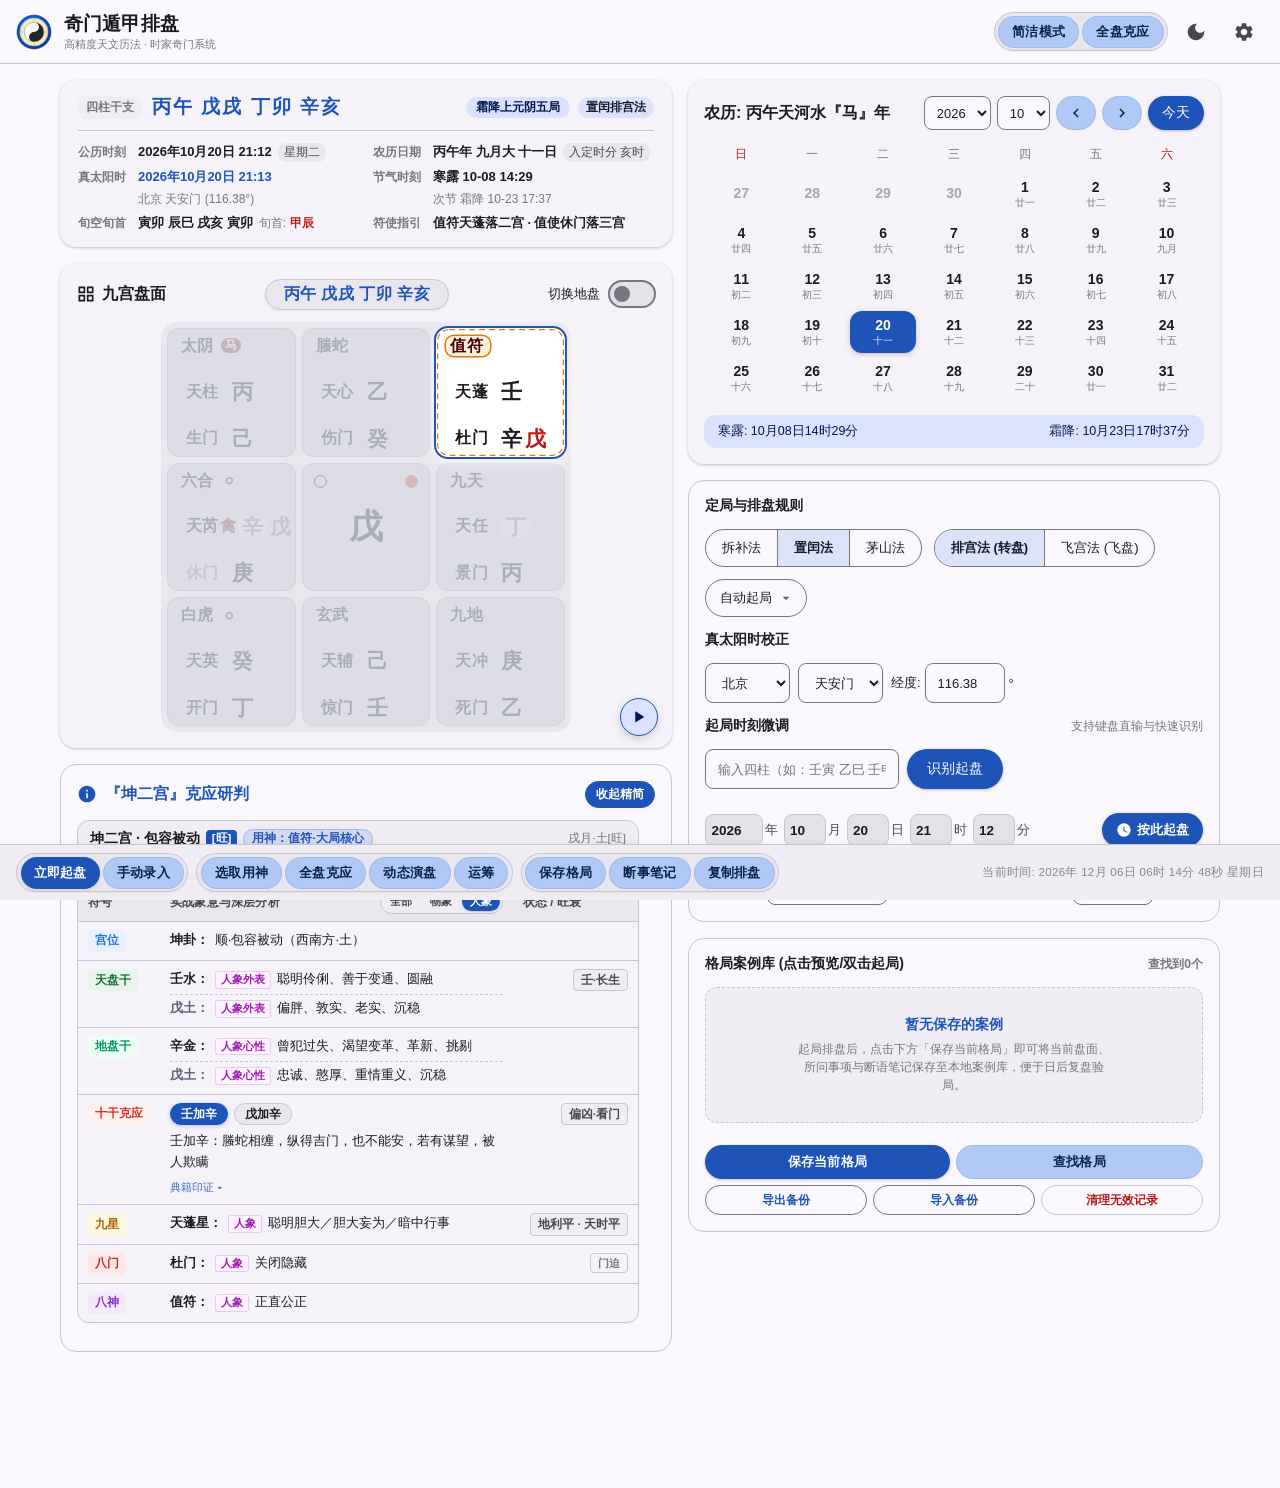
==== commit 467d89f4: "feat(ui): 优化待揭盘取消操作、万年历快捷栏、案例库清洗及移动端排版体验 - 待揭盘遮罩新增「放弃起盘」按钮，支持随时退出待揭盘模式 - 万年历底部操作区扩展为快捷四宫格（立即起盘/查看盘面/" ====
--- a/index.html
+++ b/index.html
@@ -13,7 +13,7 @@
   <link rel="manifest" href="./manifest.json">
   <link rel="icon" href="./favicon.ico">
   <link rel="apple-touch-icon" href="./icons/icon-192.png">
-  <link rel="stylesheet" href="./css/style.css?v=124">
+  <link rel="stylesheet" href="./css/style.css?v=129">
 </head>
 <body>
 
@@ -139,6 +139,9 @@
                 </button>
                 <button type="button" class="m3-btn m3-btn-tonal" id="btnOverlayDirectReveal" title="直接揭晓当前盘面（不特别指定用神）">
                   <span>直接揭盘</span>
+                </button>
+                <button type="button" class="m3-btn m3-btn-outlined" id="btnOverlayCancelCast" title="放弃本次起盘，退出待揭盘模式">
+                  <span>放弃起盘</span>
                 </button>
               </div>
             </div>
@@ -278,16 +281,26 @@
             <span id="calTermNext">霜降: 10月23日 17:37</span>
           </div>
 
-          <!-- 移动端万年历下方快捷起盘操作栏 -->
+          <!-- 移动端万年历下方快捷操作栏 (立即起盘、查看盘面、手动录入、运筹) -->
           <div class="cal-bottom-actions">
-            <button class="m3-btn m3-btn-filled cal-btn-cast-now" id="btnCalCastNow" type="button" title="获取当前实时时间并立即起盘（先取用神后揭盘）">
-              <svg viewBox="0 0 24 24" width="18" height="18" fill="currentColor"><path d="M12 2C6.5 2 2 6.5 2 12s4.5 10 10 10 10-4.5 10-10S17.5 2 12 2zm4.2 14.2L11 13V7h1.5v5.2l4.5 2.7-.8 1.3z"/></svg>
-              <span>立即起盘</span>
-            </button>
-            <button class="m3-btn m3-btn-tonal cal-btn-view-pan" id="btnCalViewPan" type="button" title="切回盘面查看当前选定日期的排盘">
-              <svg viewBox="0 0 24 24" width="18" height="18" fill="currentColor"><path d="M3 3v8h8V3H3zm6 6H5V5h4v4zm-6 4v8h8v-8H3zm6 6H5v-4h4v4zm4-16v8h8V3h-8zm6 6h-4V5h4v4zm-6 4v8h8v-8h-8zm6 6h-4v-4h4v4z"/></svg>
-              <span>查看盘面</span>
-            </button>
+            <div class="cal-actions-grid">
+              <button class="m3-btn m3-btn-filled cal-btn-action cal-btn-cast-now" id="btnCalCastNow" type="button" title="获取当前实时时间并立即起盘（先取用神后揭盘）">
+                <svg viewBox="0 0 24 24" width="18" height="18" fill="currentColor"><path d="M12 2C6.5 2 2 6.5 2 12s4.5 10 10 10 10-4.5 10-10S17.5 2 12 2zm4.2 14.2L11 13V7h1.5v5.2l4.5 2.7-.8 1.3z"/></svg>
+                <span>立即起盘</span>
+              </button>
+              <button class="m3-btn m3-btn-tonal cal-btn-action cal-btn-view-pan" id="btnCalViewPan" type="button" title="切回盘面查看当前选定日期的排盘">
+                <svg viewBox="0 0 24 24" width="18" height="18" fill="currentColor"><path d="M3 3v8h8V3H3zm6 6H5V5h4v4zm-6 4v8h8v-8H3zm6 6H5v-4h4v4zm4-16v8h8V3h-8zm6 6h-4V5h4v4zm-6 4v8h8v-8h-8zm6 6h-4v-4h4v4z"/></svg>
+                <span>查看盘面</span>
+              </button>
+              <button class="m3-btn m3-btn-tonal cal-btn-action cal-btn-manual" id="btnCalManual" type="button" title="手动录入其他盘面进行分析">
+                <svg viewBox="0 0 24 24" width="18" height="18" fill="currentColor"><path d="M3 17.25V21h3.75L17.81 9.94l-3.75-3.75L3 17.25zM20.71 7.04c.39-.39.39-1.02 0-1.41l-2.34-2.34c-.39-.39-1.02-.39-1.41 0l-1.83 1.83 3.75 3.75 1.83-1.83z"/></svg>
+                <span>手动录入</span>
+              </button>
+              <button class="m3-btn m3-btn-tonal cal-btn-action cal-btn-yunchou" id="btnCalYunchou" type="button" title="另起运筹盘，按目的选宫借气">
+                <svg viewBox="0 0 24 24" width="18" height="18" fill="currentColor"><path d="M12 2C6.48 2 2 6.48 2 12s4.48 10 10 10 10-4.48 10-10S17.52 2 12 2zm0 18c-4.42 0-8-3.58-8-8s3.58-8 8-8 8 3.58 8 8-3.58 8-8 8zm0-14c-3.31 0-6 2.69-6 6s2.69 6 6 6 6-2.69 6-6-2.69-6-6-6zm0 10c-2.21 0-4-1.79-4-4s1.79-4 4-4 4 1.79 4 4-1.79 4-4 4z"/></svg>
+                <span>运筹</span>
+              </button>
+            </div>
           </div>
         </section>
 
@@ -402,14 +415,19 @@
             <button class="m3-btn m3-btn-filled" id="btnQuickTimeApply" type="button" title="识别并快速起盘">识别起盘</button>
           </div>
 
-          <!-- 年月日时分直接键盘可编辑数字输入框 -->
-          <div class="m3-field-group time-direct-inputs">
-            <input type="number" id="selPanYear" class="m3-input time-num-input" min="1900" max="2100" placeholder="年">年
-            <input type="number" id="selPanMonth" class="m3-input time-num-input" min="1" max="12" placeholder="月">月
-            <input type="number" id="selPanDay" class="m3-input time-num-input" min="1" max="31" placeholder="日">日
-            <input type="number" id="selPanHour" class="m3-input time-num-input" min="0" max="23" placeholder="时">时
-            <input type="number" id="selPanMinute" class="m3-input time-num-input" min="0" max="59" placeholder="分">分
-            <button class="m3-btn m3-btn-filled" id="btnExecutePan" style="height: 32px; padding: 0 12px; font-weight: 700; white-space: nowrap; margin-left: auto;" title="按上方微调的时间重新排盘">按此起盘</button>
+          <!-- 年月日时分直接键盘可编辑数字输入框与按此起盘按钮 -->
+          <div class="time-direct-container">
+            <div class="time-direct-inputs">
+              <span class="time-input-unit"><input type="number" id="selPanYear" class="m3-input time-num-input" min="1900" max="2100" placeholder="年"><span class="time-unit-label">年</span></span>
+              <span class="time-input-unit"><input type="number" id="selPanMonth" class="m3-input time-num-input" min="1" max="12" placeholder="月"><span class="time-unit-label">月</span></span>
+              <span class="time-input-unit"><input type="number" id="selPanDay" class="m3-input time-num-input" min="1" max="31" placeholder="日"><span class="time-unit-label">日</span></span>
+              <span class="time-input-unit"><input type="number" id="selPanHour" class="m3-input time-num-input" min="0" max="23" placeholder="时"><span class="time-unit-label">时</span></span>
+              <span class="time-input-unit"><input type="number" id="selPanMinute" class="m3-input time-num-input" min="0" max="59" placeholder="分"><span class="time-unit-label">分</span></span>
+            </div>
+            <button class="m3-btn m3-btn-filled btn-execute-pan" id="btnExecutePan" type="button" title="按上方微调的时间重新排盘">
+              <svg viewBox="0 0 24 24" width="16" height="16" fill="currentColor"><path d="M12 2C6.5 2 2 6.5 2 12s4.5 10 10 10 10-4.5 10-10S17.5 2 12 2zm4.2 14.2L11 13V7h1.5v5.2l4.5 2.7-.8 1.3z"/></svg>
+              <span>按此起盘</span>
+            </button>
           </div>
 
           <div class="m3-field-group baoshi-baoshu-row" style="padding-top: 4px; display: flex; align-items: center; justify-content: space-between; flex-wrap: wrap; gap: 8px;">
@@ -447,7 +465,8 @@
             <span style="font-size: 12px; color: var(--md-sys-color-outline);" id="txtCaseCount">0 个案例</span>
           </div>
           <div class="case-due-banner" id="caseDueBanner" style="display: none;"></div>
-          <select class="cases-select-box" id="selCaseList" size="3"></select>
+          <select class="cases-select-box" id="selCaseList" size="3" style="display: none;"></select>
+          <div class="case-modern-list" id="caseModernList"></div>
 
           <!-- 空状态提示 (当无案例时展示友好指引) -->
           <div id="caseEmptyState" class="case-empty-state" style="display: none;">
@@ -455,37 +474,41 @@
             <div class="case-empty-desc">起局排盘后，点击下方「保存当前格局」即可将当前盘面、所问事项与断语笔记保存至本地案例库，便于日后复盘验局。</div>
           </div>
 
-          <!-- 选中案例的详情预览区 (支持阅读问题、笔记与局象并一键复原) -->
-          <div id="caseDetailPanel" class="case-detail-panel" style="display: none; background: var(--md-sys-color-surface-container-high); border-radius: 8px; padding: 10px 12px; border: 1px dashed var(--md-sys-color-outline-variant); font-size: 12.5px;">
-            <div style="display: flex; justify-content: space-between; align-items: center; margin-bottom: 4px;">
-              <strong style="color: var(--md-sys-color-primary);" id="caseDetailTitle">案例详情</strong>
-              <span style="font-size: 11px; color: var(--md-sys-color-outline);" id="caseDetailTime"></span>
-            </div>
-            <div id="caseDetailSummary" style="font-size: 11.5px; color: var(--md-sys-color-primary); margin-bottom: 2px; font-weight: 600;"></div>
-            <div id="caseDetailMeta" class="case-detail-meta"></div>
-            <div style="margin-bottom: 4px;">
-              <span style="color: var(--md-sys-color-outline);">所问问题：</span>
-              <span id="caseDetailQuestion" style="color: var(--md-sys-color-on-surface); font-weight: 500;"></span>
-            </div>
-            <div style="margin-bottom: 6px;">
-              <span style="color: var(--md-sys-color-outline);">断语笔记：</span>
-              <div id="caseDetailRemark" style="color: var(--md-sys-color-on-surface-variant); white-space: pre-wrap; max-height: 80px; overflow-y: auto; background: var(--md-sys-color-surface-container-lowest); padding: 4px 8px; border-radius: 4px; margin-top: 2px;"></div>
-            </div>
-            <div style="display: flex; justify-content: flex-end; gap: 8px; margin-top: 6px; flex-wrap: wrap;">
-              <button class="m3-btn m3-btn-outlined btn-case-danger" type="button" id="btnDeleteCase" style="height: 32px; font-size: 12.5px; padding: 0 10px;" title="永久删除此案例">删除案例</button>
-              <button class="m3-btn m3-btn-tonal" type="button" id="btnDetailNotes" style="height: 32px; font-size: 12.5px; padding: 0 10px;" title="编辑案例标题、问题、断事笔记、应期与反馈">笔记回访</button>
-              <button class="m3-btn m3-btn-filled" type="button" id="btnLoadSelectedCase" style="height: 32px; font-size: 12.5px; padding: 0 12px;">读取并复原此盘</button>
-            </div>
-          </div>
-
-          <div class="cases-actions-row">
-            <button class="m3-btn m3-btn-filled" id="btnSaveCase" title="保存当前盘面至案例库">保存当前格局</button>
-            <button class="m3-btn m3-btn-tonal" id="btnOpenFindPattern" title="按干支/星门条件筛选格局">查找格局</button>
-          </div>
-          <div class="cases-actions-row cases-backup-row">
-            <button class="m3-btn m3-btn-outlined" id="btnExportCases" type="button" title="把全部案例、盘面快照、笔记和反馈导出为 JSON 备份文件">导出备份</button>
-            <button class="m3-btn m3-btn-outlined" id="btnImportCases" type="button" title="从 JSON 备份文件导入（按记录合并，不会覆盖较新的内容）">导入备份</button>
-            <input type="file" id="fileImportCases" accept="application/json,.json" style="display: none;">
+          <!-- 底部控制与详情操作组 (整体下移至靠近底部导航栏，为上方列表展示更多案例腾出空间) -->
+          <div class="cases-footer-dock" id="casesFooterDock">
+            <!-- 选中案例的详情预览区 (支持阅读问题、笔记与局象并一键复原) -->
+            <div id="caseDetailPanel" class="case-detail-panel" style="display: none; background: var(--md-sys-color-surface-container-high); border-radius: 8px; padding: 10px 12px; border: 1px dashed var(--md-sys-color-outline-variant); font-size: 12.5px;">
+              <div style="display: flex; justify-content: space-between; align-items: center; margin-bottom: 4px;">
+                <strong style="color: var(--md-sys-color-primary);" id="caseDetailTitle">案例详情</strong>
+                <span style="font-size: 11px; color: var(--md-sys-color-outline);" id="caseDetailTime"></span>
+              </div>
+              <div id="caseDetailSummary" style="font-size: 11.5px; color: var(--md-sys-color-primary); margin-bottom: 2px; font-weight: 600;"></div>
+              <div id="caseDetailMeta" class="case-detail-meta"></div>
+              <div style="margin-bottom: 4px;">
+                <span style="color: var(--md-sys-color-outline);">所问问题：</span>
+                <span id="caseDetailQuestion" style="color: var(--md-sys-color-on-surface); font-weight: 500;"></span>
+              </div>
+              <div style="margin-bottom: 6px;">
+                <span style="color: var(--md-sys-color-outline);">断语笔记：</span>
+                <div id="caseDetailRemark" style="color: var(--md-sys-color-on-surface-variant); white-space: pre-wrap; max-height: 80px; overflow-y: auto; background: var(--md-sys-color-surface-container-lowest); padding: 4px 8px; border-radius: 4px; margin-top: 2px;"></div>
+              </div>
+              <div style="display: flex; justify-content: flex-end; gap: 8px; margin-top: 6px; flex-wrap: wrap;">
+                <button class="m3-btn m3-btn-outlined btn-case-danger" type="button" id="btnDeleteCase" style="height: 32px; font-size: 12.5px; padding: 0 10px;" title="永久删除此案例">删除案例</button>
+                <button class="m3-btn m3-btn-tonal" type="button" id="btnDetailNotes" style="height: 32px; font-size: 12.5px; padding: 0 10px;" title="编辑案例标题、问题、断事笔记、应期与反馈">笔记回访</button>
+                <button class="m3-btn m3-btn-filled" type="button" id="btnLoadSelectedCase" style="height: 32px; font-size: 12.5px; padding: 0 12px;">读取并复原此盘</button>
+              </div>
+            </div>
+
+            <div class="cases-actions-row">
+              <button class="m3-btn m3-btn-filled" id="btnSaveCase" title="保存当前盘面至案例库">保存当前格局</button>
+              <button class="m3-btn m3-btn-tonal" id="btnOpenFindPattern" title="按干支/星门条件筛选格局">查找格局</button>
+            </div>
+            <div class="cases-actions-row cases-backup-row" style="flex-wrap: wrap;">
+              <button class="m3-btn m3-btn-outlined" id="btnExportCases" type="button" title="把全部案例、盘面快照、笔记和反馈导出为 JSON 备份文件">导出备份</button>
+              <button class="m3-btn m3-btn-outlined" id="btnImportCases" type="button" title="从 JSON 备份文件导入（按记录合并，不会覆盖较新的内容）">导入备份</button>
+              <button class="m3-btn m3-btn-outlined btn-case-danger" id="btnClearInvalidCases" type="button" title="一键清理历史未完成或已作废的无效记录">清理无效记录</button>
+              <input type="file" id="fileImportCases" accept="application/json,.json" style="display: none;">
+            </div>
           </div>
         </section>
 
@@ -1167,7 +1190,7 @@
         <div class="yongshen-action-group-sub">
           <button class="m3-btn m3-btn-subtle" type="button" id="btnResetYongShen" title="清空所有已勾选用神">重置清空</button>
           <button class="m3-btn m3-btn-tonal" type="button" id="btnStartManualGridPick" title="关闭弹窗，直接在九宫格盘面上点击八神、九星、八门、天干、地干进行圈选">
-            <span>手动选取</span>
+            <span>手动选取用神</span>
           </button>
         </div>
         <div class="yongshen-action-group-main">
@@ -1449,7 +1472,7 @@
     </div>
   </div>
 
-  <script type="module" src="./js/app.js?v=125"></script>
+  <script type="module" src="./js/app.js?v=129"></script>
 
 </body>
 </html>
--- a/css/style.css
+++ b/css/style.css
@@ -3187,32 +3187,22 @@
 /* 万年历底部快捷操作栏 (PC端隐藏，移动端/平板响应式保留) */
 .cal-bottom-actions {
   display: none;
-  align-items: center;
-  gap: 10px;
+  flex-direction: column;
   margin-top: 12px;
   padding: 4px 0 2px;
   width: 100%;
 }
 
-.cal-btn-cast-now {
-  flex: 1.25;
+.cal-actions-grid {
+  display: grid;
+  grid-template-columns: 1fr 1fr;
+  gap: 8px;
+  width: 100%;
+}
+
+.cal-btn-action {
   height: 42px;
-  font-size: 14.5px;
-  font-weight: 600;
-  display: inline-flex;
-  align-items: center;
-  justify-content: center;
-  gap: 6px;
-  border-radius: var(--md-shape-corner-full);
-  box-shadow: 0 1px 3px rgba(0, 0, 0, 0.12);
-  touch-action: manipulation;
-  cursor: pointer;
-}
-
-.cal-btn-view-pan {
-  flex: 1;
-  height: 42px;
-  font-size: 14px;
+  font-size: 13.5px;
   font-weight: 550;
   display: inline-flex;
   align-items: center;
@@ -3221,6 +3211,13 @@
   border-radius: var(--md-shape-corner-full);
   touch-action: manipulation;
   cursor: pointer;
+  white-space: nowrap;
+  padding: 0 10px;
+}
+
+.cal-btn-cast-now {
+  font-weight: 600;
+  box-shadow: 0 1px 3px rgba(0, 0, 0, 0.12);
 }
 
 /* ---------------- 设局控制卡片 ---------------- */
@@ -3276,6 +3273,129 @@
   gap: 10px;
 }
 
+/* 现代卡片式案例列表 (支持多端直观展示更多案例，免去下拉困扰) */
+.case-modern-list {
+  display: flex;
+  flex-direction: column;
+  gap: 6px;
+  max-height: 250px;
+  min-height: 120px;
+  overflow-y: auto;
+  padding-right: 4px;
+  scrollbar-width: thin;
+  scrollbar-color: var(--md-sys-color-outline-variant) transparent;
+}
+
+.case-modern-list::-webkit-scrollbar {
+  width: 5px;
+}
+.case-modern-list::-webkit-scrollbar-thumb {
+  background: var(--md-sys-color-outline-variant);
+  border-radius: 4px;
+}
+
+.case-item-tile {
+  display: flex;
+  flex-direction: column;
+  gap: 4px;
+  padding: 8px 10px;
+  background-color: var(--md-sys-color-surface-container);
+  border: 1px solid var(--md-sys-color-outline-variant);
+  border-radius: var(--md-shape-corner-medium);
+  cursor: pointer;
+  transition: background-color 0.15s ease, border-color 0.15s ease, box-shadow 0.15s ease;
+  user-select: none;
+  -webkit-tap-highlight-color: transparent;
+}
+
+.case-item-tile:hover {
+  background-color: var(--md-sys-color-surface-container-high);
+}
+
+.case-item-tile.active {
+  border-color: var(--md-sys-color-primary);
+  background-color: var(--md-sys-color-surface-container-highest);
+  box-shadow: 0 0 0 1px var(--md-sys-color-primary);
+}
+
+.case-tile-row1 {
+  display: flex;
+  align-items: center;
+  gap: 6px;
+  width: 100%;
+}
+
+.case-tile-badge {
+  font-size: 10.5px;
+  font-weight: 600;
+  padding: 1px 5px;
+  border-radius: 4px;
+  background: var(--md-sys-color-secondary-container);
+  color: var(--md-sys-color-on-secondary-container);
+  white-space: nowrap;
+  flex-shrink: 0;
+}
+
+.case-tile-title {
+  font-size: 13px;
+  font-weight: 600;
+  color: var(--md-sys-color-on-surface);
+  white-space: nowrap;
+  overflow: hidden;
+  text-overflow: ellipsis;
+  flex: 1;
+}
+
+.case-item-tile.active .case-tile-title {
+  color: var(--md-sys-color-primary);
+}
+
+.case-tile-time {
+  font-size: 11px;
+  color: var(--md-sys-color-outline);
+  white-space: nowrap;
+  flex-shrink: 0;
+}
+
+.case-tile-row2 {
+  display: flex;
+  align-items: center;
+  justify-content: space-between;
+  gap: 8px;
+  font-size: 11.5px;
+  color: var(--md-sys-color-on-surface-variant);
+}
+
+.case-tile-ju {
+  white-space: nowrap;
+  overflow: hidden;
+  text-overflow: ellipsis;
+  flex: 1;
+}
+
+.case-tile-tags {
+  display: flex;
+  align-items: center;
+  gap: 4px;
+  flex-shrink: 0;
+}
+
+.case-tile-tag {
+  font-size: 10.5px;
+  padding: 1px 4px;
+  border-radius: 3px;
+}
+
+.case-tile-tag.note-tag {
+  background: rgba(103, 80, 164, 0.12);
+  color: var(--md-sys-color-primary);
+}
+
+.case-tile-tag.due-tag {
+  background: rgba(220, 54, 46, 0.12);
+  color: var(--md-sys-color-error);
+}
+
 .cases-select-box {
   width: 100%;
   height: 70px;
@@ -3332,13 +3452,34 @@
   margin-bottom: 8px;
 }
 
+.time-direct-container {
+  display: flex;
+  align-items: center;
+  justify-content: space-between;
+  gap: 8px;
+  width: 100%;
+  margin-top: 2px;
+}
+
 .time-direct-inputs {
   display: flex;
   align-items: center;
-  gap: 4px;
+  gap: 6px;
   font-size: 13px;
   color: var(--md-sys-color-on-surface-variant);
-  flex-wrap: wrap;
+  flex-wrap: nowrap;
+}
+
+.time-input-unit {
+  display: inline-flex;
+  align-items: center;
+  gap: 2px;
+}
+
+.time-unit-label {
+  font-size: 12.5px;
+  color: var(--md-sys-color-on-surface-variant);
+  user-select: none;
 }
 
 .time-num-input {
@@ -3360,13 +3501,26 @@
 #selPanYear.time-num-input {
   width: 58px;
 }
-  box-sizing: border-box;
-  transition: all 0.2s ease;
-}
 
 .time-num-input:focus {
   border-color: var(--md-sys-color-primary);
   box-shadow: 0 0 0 2px var(--md-sys-color-primary-container);
+}
+
+.btn-execute-pan {
+  height: 34px;
+  padding: 0 14px;
+  font-weight: 600;
+  font-size: 13px;
+  white-space: nowrap;
+  display: inline-flex;
+  align-items: center;
+  justify-content: center;
+  gap: 5px;
+  border-radius: var(--md-shape-corner-full, 20px);
+  cursor: pointer;
+  touch-action: manipulation;
+  margin-left: auto;
 }
 
 .cases-actions-row {
@@ -3931,17 +4085,91 @@
     justify-content: center;
   }
 
-  .cases-card {
-    min-height: calc(100vh - 180px);
-    min-height: calc(100dvh - 180px);
+  .time-direct-container {
     display: flex;
     flex-direction: column;
+    gap: 8px;
+    width: 100%;
+  }
+
+  .time-direct-inputs {
+    display: flex;
+    align-items: center;
+    justify-content: space-between;
+    width: 100%;
+    gap: 3px;
+  }
+
+  .time-input-unit {
+    display: inline-flex;
+    align-items: center;
+    gap: 2px;
+  }
+
+  .time-num-input {
+    width: 38px;
+    height: 34px;
+    font-size: 13.5px;
+  }
+
+  #selPanYear.time-num-input {
+    width: 52px;
+  }
+
+  .btn-execute-pan {
+    width: 100%;
+    height: 38px;
+    font-size: 14px;
+    font-weight: 600;
+    margin-left: 0;
+    border-radius: var(--md-shape-corner-full, 20px);
+    box-shadow: 0 1px 3px rgba(0, 0, 0, 0.12);
+  }
+
+  .cases-card {
+    display: flex;
+    flex-direction: column;
+    height: calc(100dvh - 56px - 64px - env(safe-area-inset-bottom, 0px) - 24px);
+    max-height: calc(100dvh - 56px - 64px - env(safe-area-inset-bottom, 0px) - 24px);
+    box-sizing: border-box;
+    padding: 10px 12px 8px;
+    gap: 6px;
+    overflow: hidden;
+  }
+
+  .cases-card .ctrl-section-title {
+    flex-shrink: 0;
+  }
+
+  .case-due-banner {
+    flex-shrink: 0;
+  }
+
+  .case-modern-list {
+    flex: 1 1 0;
+    min-height: 120px;
+    overflow-y: auto;
+    padding-right: 2px;
+  }
+
+  .cases-footer-dock {
+    flex-shrink: 0;
+    margin-top: auto;
+    padding-top: 4px;
+    display: flex;
+    flex-direction: column;
+    gap: 6px;
+  }
+
+  .case-detail-panel {
+    padding: 6px 10px !important;
+    font-size: 12px !important;
+    max-height: 160px;
+    overflow-y: auto;
   }
 
   .cases-select-box {
-    min-height: 120px;
-    height: auto;
-    font-size: 13px;
+    display: none !important;
   }
 }
 
@@ -7395,10 +7623,11 @@
   display: none;
   position: absolute;
   top: calc(100% + 6px);
-  left: 0;
+  right: 0;
+  left: auto;
   z-index: 150;
-  width: 320px;
-  max-width: calc(100vw - 32px);
+  width: 310px;
+  max-width: min(320px, calc(100vw - 24px));
   box-sizing: border-box;
   padding: 10px 12px;
   background-color: var(--md-sys-color-surface-container-high);
@@ -7406,6 +7635,16 @@
   border-radius: var(--md-shape-corner-medium, 12px);
   box-shadow: 0 8px 24px -4px rgba(0, 0, 0, 0.4), 0 2px 8px rgba(0, 0, 0, 0.2);
   user-select: none;
+}
+
+@media (max-width: 600px) {
+  .manual-ju-popover {
+    right: 0;
+    left: auto;
+    width: 295px;
+    max-width: calc(100vw - 20px);
+    padding: 8px 10px;
+  }
 }
 
 .manual-ju-picker-wrap.open .manual-ju-popover {
